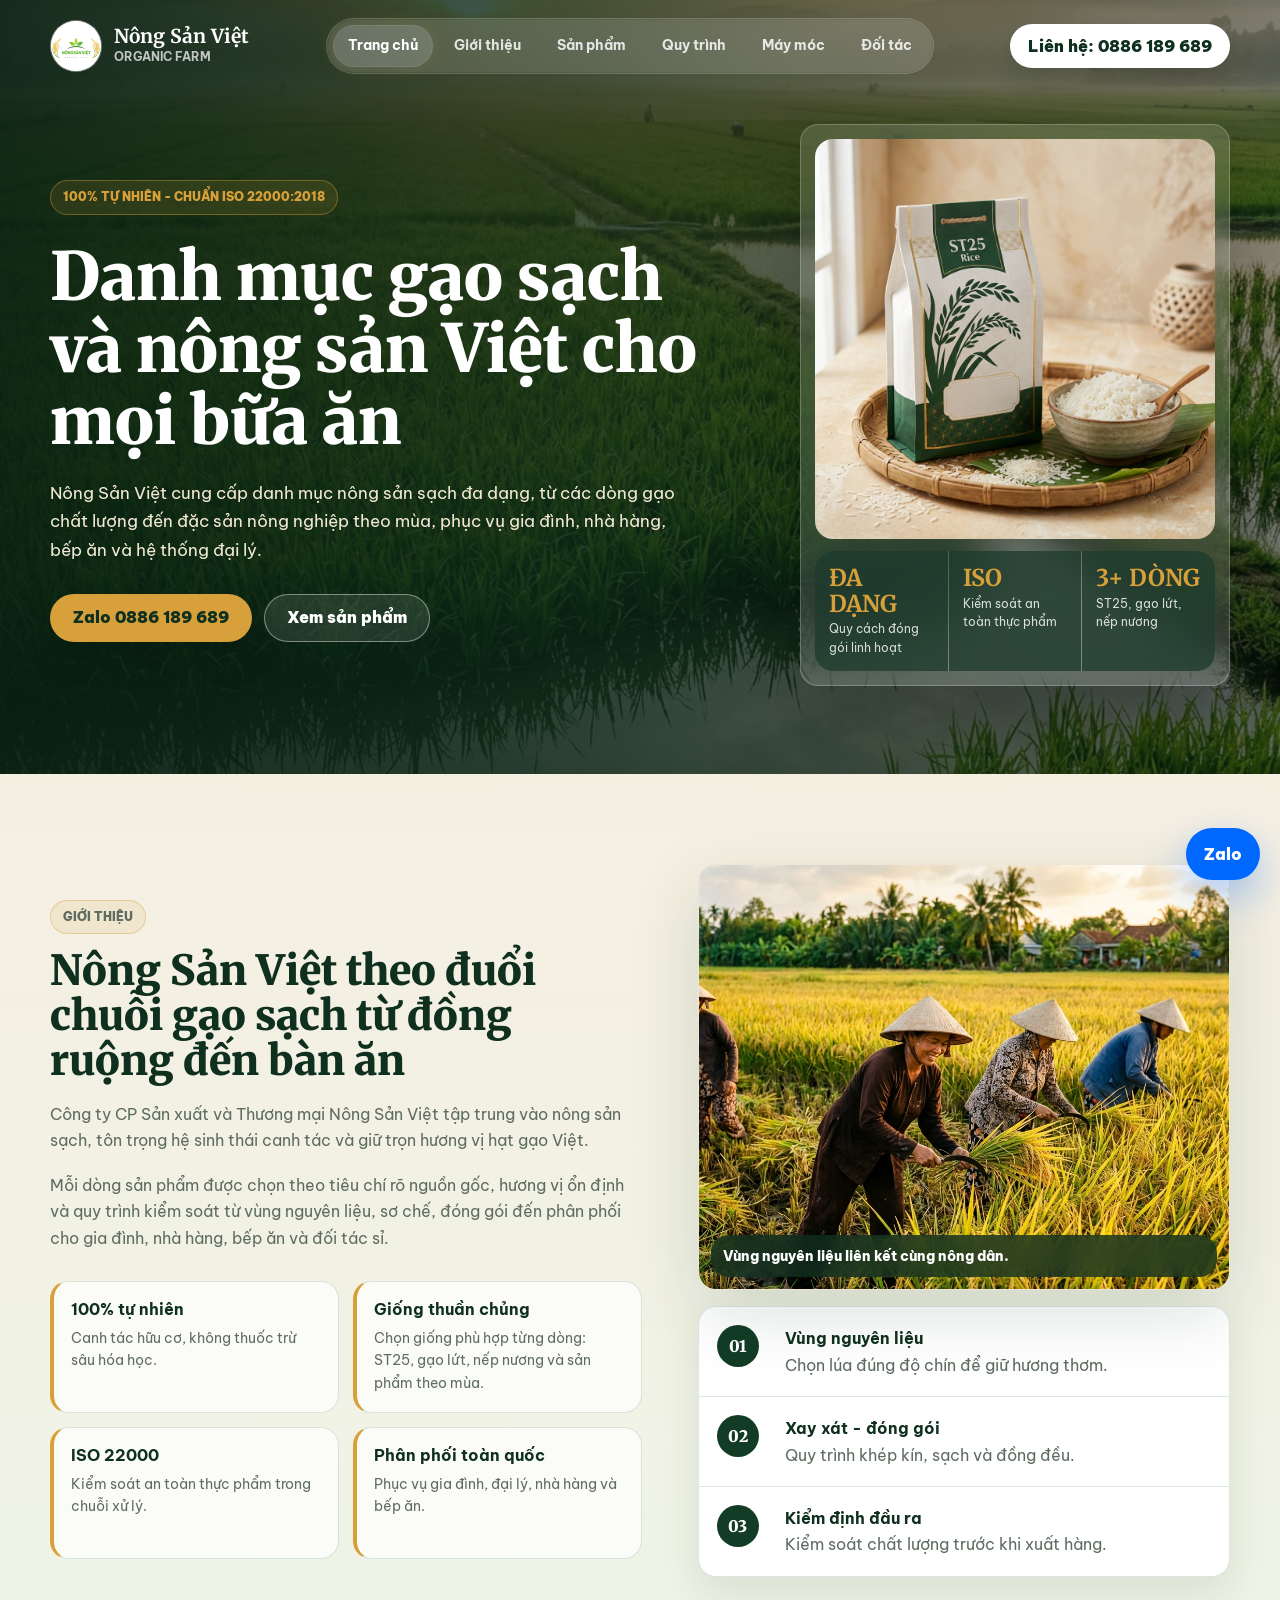
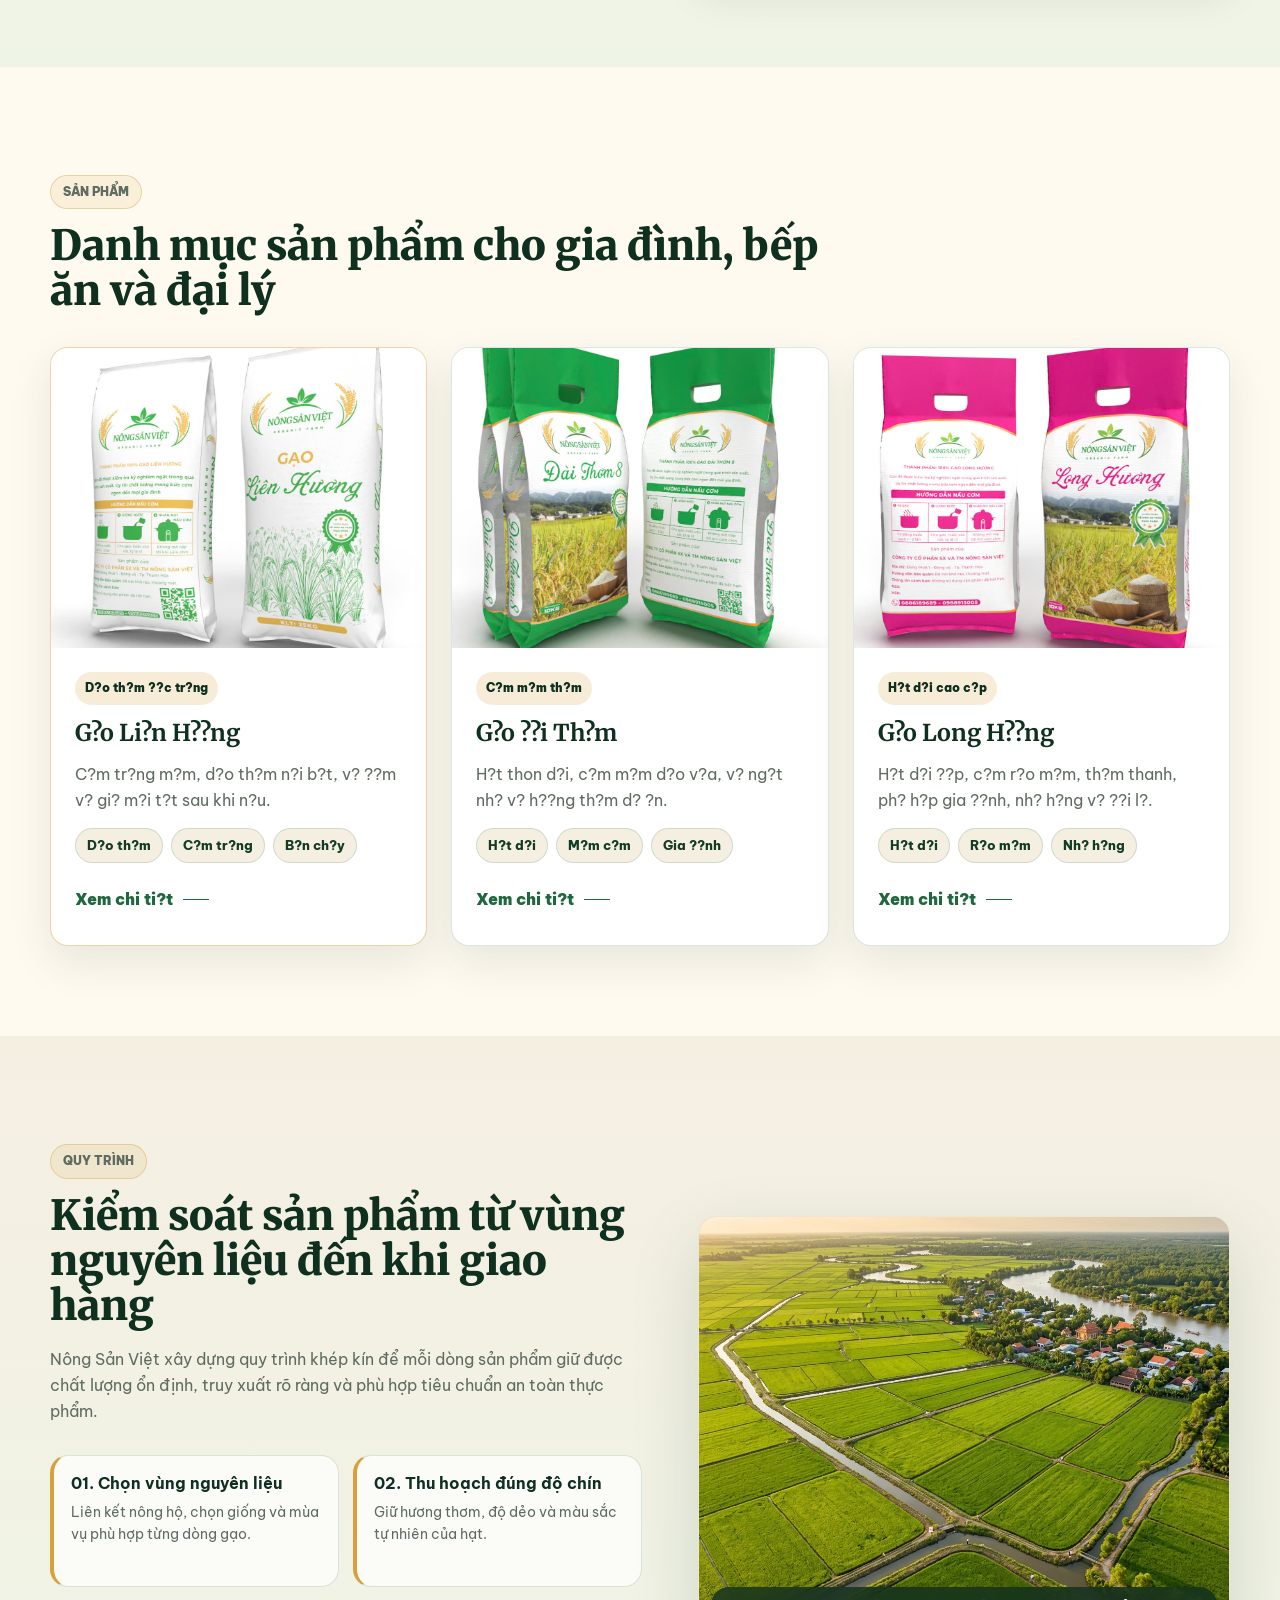
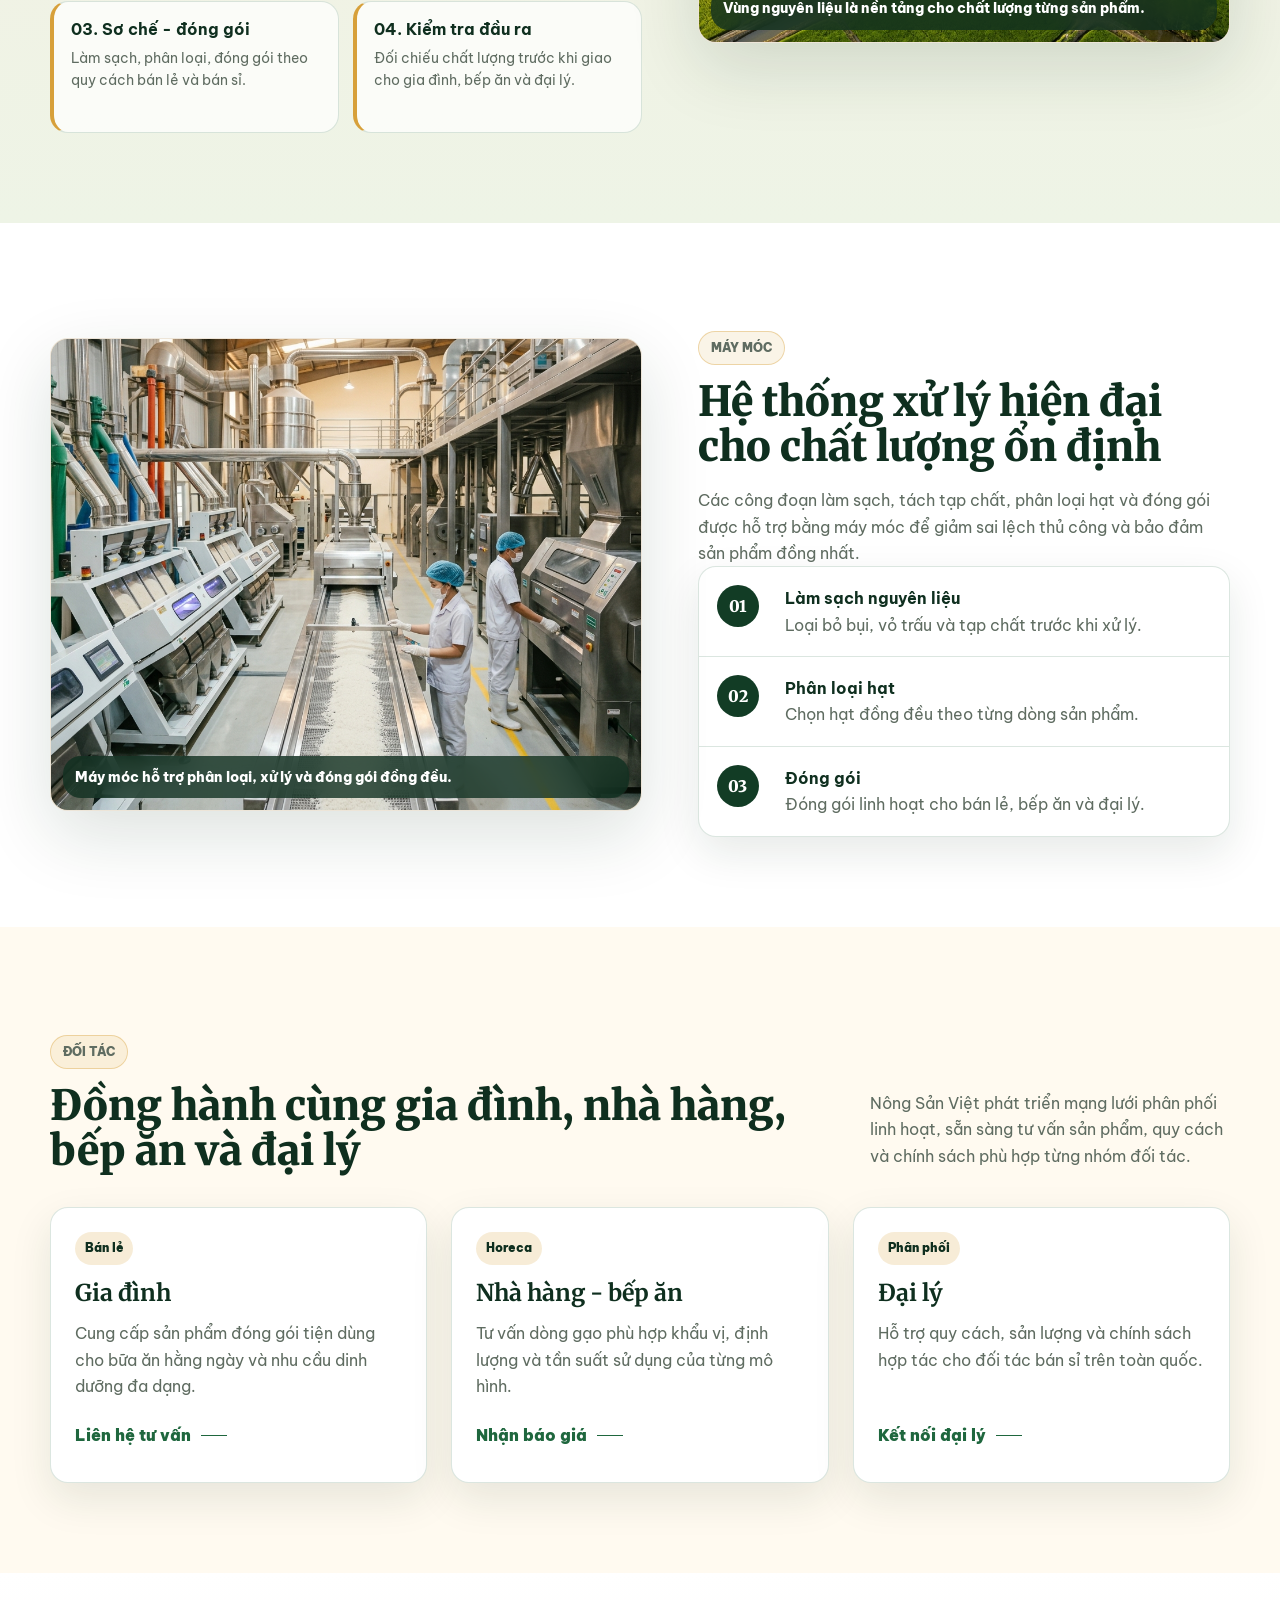
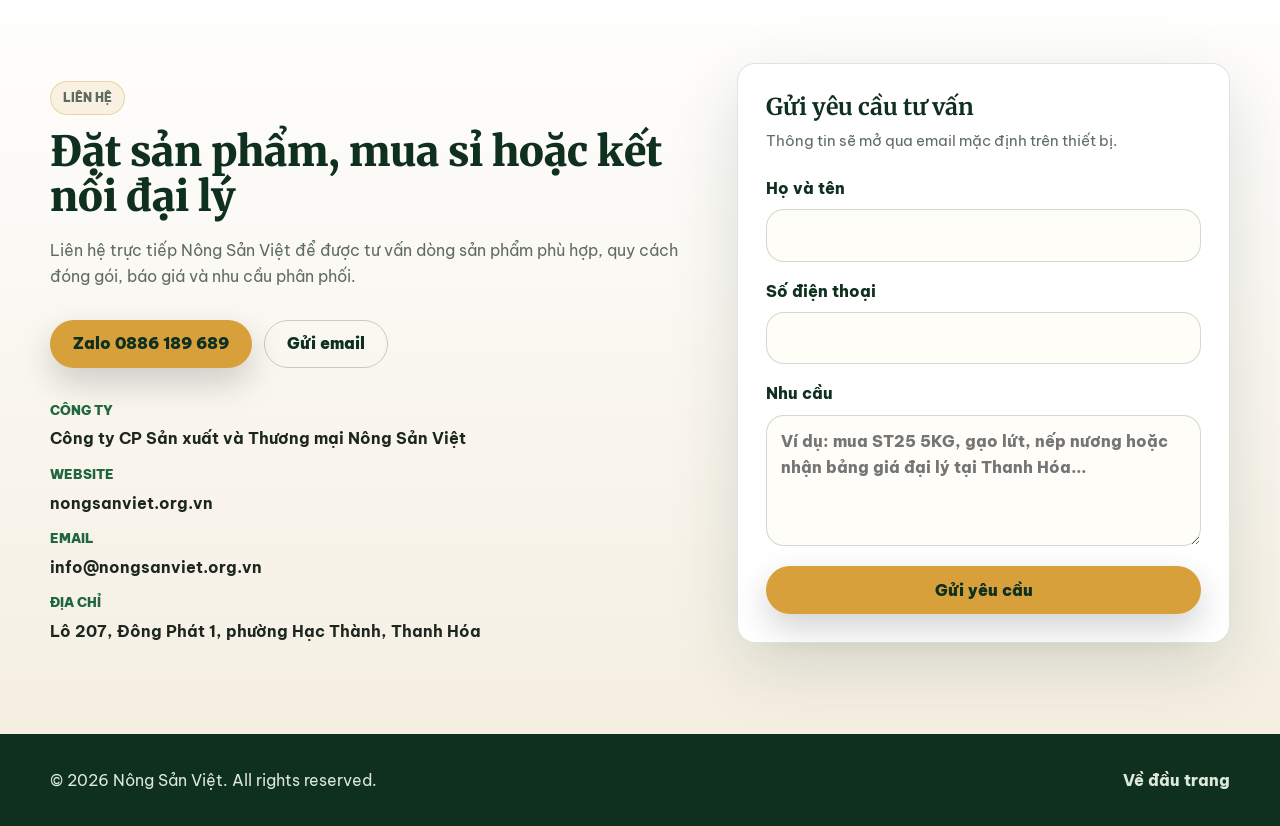
==== index.html @ 46913eea "ok" ====
﻿<!doctype html>
<html lang="vi">
<head>
  <meta charset="utf-8">
  <meta name="viewport" content="width=device-width, initial-scale=1">
  <title>Nông Sản Việt - Danh mục gạo sạch và nông sản Việt</title>
  <link rel="canonical" href="https://asonlv2002.github.io/nong-san-viet-html/index.html">
  <meta name="description" content="Landing page Nông Sản Việt giới thiệu danh mục gạo sạch và nông sản tuyển chọn, canh tác tự nhiên, chuẩn ISO 22000:2018 cho gia đình, nhà hàng và đại lý.">
  <meta property="og:type" content="website">
  <meta property="og:locale" content="vi_VN">
  <meta property="og:site_name" content="N?ng S?n Vi?t">
  <meta property="og:title" content="Nông Sản Việt - Danh mục gạo sạch và nông sản Việt">
  <meta property="og:description" content="Landing page Nông Sản Việt giới thiệu danh mục gạo sạch và nông sản tuyển chọn, canh tác tự nhiên, chuẩn ISO 22000:2018 cho gia đình, nhà hàng và đại lý.">
  <meta property="og:url" content="https://asonlv2002.github.io/nong-san-viet-html/index.html">
  <meta property="og:image" content="https://asonlv2002.github.io/nong-san-viet-html/images/nong_san_viet_hero.png">
  <meta property="og:image:secure_url" content="https://asonlv2002.github.io/nong-san-viet-html/images/nong_san_viet_hero.png">
  <meta property="og:image:type" content="image/png">
  <meta property="og:image:width" content="1200">
  <meta property="og:image:height" content="630">
  <meta property="og:image:alt" content="N?ng S?n Vi?t - g?o s?ch v? n?ng s?n Vi?t">
  <meta name="twitter:card" content="summary_large_image">
  <meta name="twitter:title" content="Nông Sản Việt - Danh mục gạo sạch và nông sản Việt">
  <meta name="twitter:description" content="Landing page Nông Sản Việt giới thiệu danh mục gạo sạch và nông sản tuyển chọn, canh tác tự nhiên, chuẩn ISO 22000:2018 cho gia đình, nhà hàng và đại lý.">
  <meta name="twitter:image" content="https://asonlv2002.github.io/nong-san-viet-html/images/nong_san_viet_hero.png">
  <meta name="theme-color" content="#123c25">
  <link rel="preconnect" href="https://fonts.googleapis.com">
  <link rel="preconnect" href="https://fonts.gstatic.com" crossorigin>
  <link href="https://fonts.googleapis.com/css2?family=Be+Vietnam+Pro:wght@400;500;600;700;800&family=Merriweather:wght@700;900&display=swap" rel="stylesheet">
  <link rel="stylesheet" href="styles.css">
  <script type="application/ld+json">{"@context":"https://schema.org","@type":"Organization","name":"Nông Sản Việt","url":"https://asonlv2002.github.io/nong-san-viet-html/index.html","logo":"https://asonlv2002.github.io/nong-san-viet-html/images/logo.svg","image":"https://asonlv2002.github.io/nong-san-viet-html/images/nong_san_viet_hero.png","email":"info@nongsanviet.org.vn","telephone":"+84886189689","address":{"@type":"PostalAddress","streetAddress":"Lô 207, Đông Phát 1, phường Hạc Thành","addressLocality":"Thanh Hóa","addressCountry":"VN"}}</script>
</head>
<body>
  <a class="skip-link" href="index.html">Bỏ qua điều hướng</a>

  <header class="site-header" id="siteHeader">
    <nav class="container nav-shell" aria-label="Điều hướng chính">
      <a class="brand" href="index.html" aria-label="Nông Sản Việt - về trang chủ">
        <img src="images/logo.svg" alt="Logo Nông Sản Việt">
        <span>
          <strong>Nông Sản Việt</strong>
          <small>Organic Farm</small>
        </span>
      </a>

      <button class="nav-toggle" id="navToggle" type="button" aria-label="Mở menu" aria-controls="navLinks" aria-expanded="false">
        <span></span>
        <span></span>
        <span></span>
      </button>

      <div class="nav-links" id="navLinks">
        <span class="nav-indicator" aria-hidden="true"></span>
        <a class="nav-link active" href="index.html">Trang chủ</a>
        <a class="nav-link" href="gioi-thieu/index.html">Giới thiệu</a>
        <a class="nav-link" href="sanpham/index.html">Sản phẩm</a>
        <a class="nav-link" href="quy-trinh/index.html">Quy trình</a>
        <a class="nav-link" href="may-moc/index.html">Máy móc</a>
        <a class="nav-link" href="doi-tac/index.html">Đối tác</a>
      </div>

      <a class="nav-phone" href="tel:0886189689">Liên hệ: 0886 189 689</a>
    </nav>
  </header>

  <main>
    <section class="hero" id="home" aria-labelledby="home-title">
      <div class="hero-shade" aria-hidden="true"></div>
      <div class="container hero-grid">
        <div class="hero-copy reveal">
          <p class="eyebrow">100% tự nhiên - chuẩn ISO 22000:2018</p>
          <h1 id="home-title">Danh mục gạo sạch và nông sản Việt cho mọi bữa ăn</h1>
          <p class="hero-lead">Nông Sản Việt cung cấp danh mục nông sản sạch đa dạng, từ các dòng gạo chất lượng đến đặc sản nông nghiệp theo mùa, phục vụ gia đình, nhà hàng, bếp ăn và hệ thống đại lý.</p>
          <div class="hero-actions" aria-label="Hành động chính">
            <a class="btn btn-primary" href="https://zalo.me/84886189689" target="_blank" rel="noopener">Zalo 0886 189 689</a>
            <a class="btn btn-secondary" href="sanpham/index.html">Xem sản phẩm</a>
          </div>
        </div>

        <aside class="hero-product reveal" aria-label="Danh mục sản phẩm Nông Sản Việt nổi bật">
          <img src="images/st25-premium-rice-packaging.png" alt="Các sản phẩm gạo sạch Nông Sản Việt trên mâm cơm" width="1024" height="1024">
          <div class="hero-facts">
            <div>
              <strong>ĐA DẠNG</strong>
              <span>Quy cách đóng gói linh hoạt</span>
            </div>
            <div>
              <strong>ISO</strong>
              <span>Kiểm soát an toàn thực phẩm</span>
            </div>
            <div>
              <strong>3+ DÒNG</strong>
              <span>ST25, gạo lứt, nếp nương</span>
            </div>
          </div>
        </aside>
      </div>
    </section>

    <section class="section about-section" id="about" aria-labelledby="about-title">
      <div class="container about-grid">
        <div class="about-copy reveal">
          <p class="eyebrow">Giới thiệu</p>
          <h2 id="about-title">Nông Sản Việt theo đuổi chuỗi gạo sạch từ đồng ruộng đến bàn ăn</h2>
          <p>Công ty CP Sản xuất và Thương mại Nông Sản Việt tập trung vào nông sản sạch, tôn trọng hệ sinh thái canh tác và giữ trọn hương vị hạt gạo Việt.</p>
          <p>Mỗi dòng sản phẩm được chọn theo tiêu chí rõ nguồn gốc, hương vị ổn định và quy trình kiểm soát từ vùng nguyên liệu, sơ chế, đóng gói đến phân phối cho gia đình, nhà hàng, bếp ăn và đối tác sỉ.</p>

          <div class="value-grid" aria-label="Điểm mạnh Nông Sản Việt">
            <div class="value-item">
              <strong>100% tự nhiên</strong>
              <span>Canh tác hữu cơ, không thuốc trừ sâu hóa học.</span>
            </div>
            <div class="value-item">
              <strong>Giống thuần chủng</strong>
              <span>Chọn giống phù hợp từng dòng: ST25, gạo lứt, nếp nương và sản phẩm theo mùa.</span>
            </div>
            <div class="value-item">
              <strong>ISO 22000</strong>
              <span>Kiểm soát an toàn thực phẩm trong chuỗi xử lý.</span>
            </div>
            <div class="value-item">
              <strong>Phân phối toàn quốc</strong>
              <span>Phục vụ gia đình, đại lý, nhà hàng và bếp ăn.</span>
            </div>
          </div>
        </div>

        <div class="about-media reveal">
          <figure class="image-frame">
            <img src="images/organic-rice-farmers-harvest.png" alt="Nông dân thu hoạch lúa trên cánh đồng" loading="lazy" width="1024" height="1024">
            <figcaption>Vùng nguyên liệu liên kết cùng nông dân.</figcaption>
          </figure>
          <div class="process-list" aria-label="Quy trình chính">
            <div>
              <span>01</span>
              <p><strong>Vùng nguyên liệu</strong> Chọn lúa đúng độ chín để giữ hương thơm.</p>
            </div>
            <div>
              <span>02</span>
              <p><strong>Xay xát - đóng gói</strong> Quy trình khép kín, sạch và đồng đều.</p>
            </div>
            <div>
              <span>03</span>
              <p><strong>Kiểm định đầu ra</strong> Kiểm soát chất lượng trước khi xuất hàng.</p>
            </div>
          </div>
        </div>
      </div>
    </section>


    <section class="section product-section" id="products" aria-labelledby="products-title">
      <div class="container">
        <div class="section-heading split-heading reveal">
          <div>
            <p class="eyebrow">Sản phẩm</p>
            <h2 id="products-title">Danh mục sản phẩm cho gia đình, bếp ăn và đại lý</h2>
          </div>
        </div>

        <div class="product-grid">
          <article class="product-card product-card-primary reveal">
            <div class="product-media">
              <img src="images/gao_lien_huong.jpg" alt="G?o Li?n H??ng N?ng S?n Vi?t" loading="lazy" width="1024" height="1024">
            </div>
            <div class="product-body">
              <span class="tag">D?o th?m ??c tr?ng</span>
              <h3>G?o Li?n H??ng</h3>
              <p>C?m tr?ng m?m, d?o th?m n?i b?t, v? ??m v? gi? m?i t?t sau khi n?u.</p>
              <div class="chip-row"><span>D?o th?m</span><span>C?m tr?ng</span><span>B?n ch?y</span></div>
              <a class="text-link" href="sanpham/gao-lien-huong/index.html">Xem chi ti?t</a>
            </div>
          </article>

          <article class="product-card reveal">
            <div class="product-media">
              <img src="images/gao_dai_thom.jpg" alt="G?o ??i Th?m N?ng S?n Vi?t" loading="lazy" width="1024" height="1024">
            </div>
            <div class="product-body">
              <span class="tag">C?m m?m th?m</span>
              <h3>G?o ??i Th?m</h3>
              <p>H?t thon d?i, c?m m?m d?o v?a, v? ng?t nh? v? h??ng th?m d? ?n.</p>
              <div class="chip-row"><span>H?t d?i</span><span>M?m c?m</span><span>Gia ??nh</span></div>
              <a class="text-link" href="sanpham/gao-dai-thom/index.html">Xem chi ti?t</a>
            </div>
          </article>

          <article class="product-card reveal">
            <div class="product-media">
              <img src="images/gao_long_huong.jpg" alt="G?o Long H??ng N?ng S?n Vi?t" loading="lazy" width="1024" height="1024">
            </div>
            <div class="product-body">
              <span class="tag">H?t d?i cao c?p</span>
              <h3>G?o Long H??ng</h3>
              <p>H?t d?i ??p, c?m r?o m?m, th?m thanh, ph? h?p gia ??nh, nh? h?ng v? ??i l?.</p>
              <div class="chip-row"><span>H?t d?i</span><span>R?o m?m</span><span>Nh? h?ng</span></div>
              <a class="text-link" href="sanpham/gao-long-huong/index.html">Xem chi ti?t</a>
            </div>
          </article>        </div>
      </div>
    </section>
    <section class="section process-section" id="process" aria-labelledby="process-title">
      <div class="container about-grid">
        <div class="about-copy reveal">
          <p class="eyebrow">Quy trình</p>
          <h2 id="process-title">Kiểm soát sản phẩm từ vùng nguyên liệu đến khi giao hàng</h2>
          <p>Nông Sản Việt xây dựng quy trình khép kín để mỗi dòng sản phẩm giữ được chất lượng ổn định, truy xuất rõ ràng và phù hợp tiêu chuẩn an toàn thực phẩm.</p>
          <div class="value-grid" aria-label="Các bước quy trình">
            <div class="value-item"><strong>01. Chọn vùng nguyên liệu</strong><span>Liên kết nông hộ, chọn giống và mùa vụ phù hợp từng dòng gạo.</span></div>
            <div class="value-item"><strong>02. Thu hoạch đúng độ chín</strong><span>Giữ hương thơm, độ dẻo và màu sắc tự nhiên của hạt.</span></div>
            <div class="value-item"><strong>03. Sơ chế - đóng gói</strong><span>Làm sạch, phân loại, đóng gói theo quy cách bán lẻ và bán sỉ.</span></div>
            <div class="value-item"><strong>04. Kiểm tra đầu ra</strong><span>Đối chiếu chất lượng trước khi giao cho gia đình, bếp ăn và đại lý.</span></div>
          </div>
        </div>
        <div class="about-media reveal">
          <figure class="image-frame">
            <img src="images/organic-rice-material-zone.png" alt="Vùng nguyên liệu lúa sạch của Nông Sản Việt" loading="lazy" width="1024" height="1024">
            <figcaption>Vùng nguyên liệu là nền tảng cho chất lượng từng sản phẩm.</figcaption>
          </figure>
        </div>
      </div>
    </section>

    <section class="section machinery-section" id="machinery" aria-labelledby="machinery-title">
      <div class="container about-grid">
        <div class="about-media reveal">
          <figure class="image-frame">
            <img src="images/modern-rice-processing-factory.png" alt="Nhà máy xử lý và đóng gói gạo hiện đại" loading="lazy" width="1024" height="1024">
            <figcaption>Máy móc hỗ trợ phân loại, xử lý và đóng gói đồng đều.</figcaption>
          </figure>
        </div>
        <div class="about-copy reveal">
          <p class="eyebrow">Máy móc</p>
          <h2 id="machinery-title">Hệ thống xử lý hiện đại cho chất lượng ổn định</h2>
          <p>Các công đoạn làm sạch, tách tạp chất, phân loại hạt và đóng gói được hỗ trợ bằng máy móc để giảm sai lệch thủ công và bảo đảm sản phẩm đồng nhất.</p>
          <div class="process-list" aria-label="Hạng mục máy móc">
            <div><span>01</span><p><strong>Làm sạch nguyên liệu</strong> Loại bỏ bụi, vỏ trấu và tạp chất trước khi xử lý.</p></div>
            <div><span>02</span><p><strong>Phân loại hạt</strong> Chọn hạt đồng đều theo từng dòng sản phẩm.</p></div>
            <div><span>03</span><p><strong>Đóng gói</strong> Đóng gói linh hoạt cho bán lẻ, bếp ăn và đại lý.</p></div>
          </div>
        </div>
      </div>
    </section>

    <section class="section partners-section" id="partners" aria-labelledby="partners-title">
      <div class="container">
        <div class="section-heading split-heading reveal">
          <div>
            <p class="eyebrow">Đối tác</p>
            <h2 id="partners-title">Đồng hành cùng gia đình, nhà hàng, bếp ăn và đại lý</h2>
          </div>
          <p>Nông Sản Việt phát triển mạng lưới phân phối linh hoạt, sẵn sàng tư vấn sản phẩm, quy cách và chính sách phù hợp từng nhóm đối tác.</p>
        </div>
        <div class="product-grid partner-grid">
          <article class="product-card reveal"><div class="product-body"><span class="tag">Bán lẻ</span><h3>Gia đình</h3><p>Cung cấp sản phẩm đóng gói tiện dùng cho bữa ăn hằng ngày và nhu cầu dinh dưỡng đa dạng.</p><a class="text-link" href="#contact">Liên hệ tư vấn</a></div></article>
          <article class="product-card reveal"><div class="product-body"><span class="tag">Horeca</span><h3>Nhà hàng - bếp ăn</h3><p>Tư vấn dòng gạo phù hợp khẩu vị, định lượng và tần suất sử dụng của từng mô hình.</p><a class="text-link" href="#contact">Nhận báo giá</a></div></article>
          <article class="product-card reveal"><div class="product-body"><span class="tag">Phân phối</span><h3>Đại lý</h3><p>Hỗ trợ quy cách, sản lượng và chính sách hợp tác cho đối tác bán sỉ trên toàn quốc.</p><a class="text-link" href="#contact">Kết nối đại lý</a></div></article>
        </div>
      </div>
    </section>

    <section class="section contact-section" id="contact" aria-labelledby="contact-title">
      <div class="container contact-grid">
        <div class="contact-copy reveal">
          <p class="eyebrow">Liên hệ</p>
          <h2 id="contact-title">Đặt sản phẩm, mua sỉ hoặc kết nối đại lý</h2>
          <p>Liên hệ trực tiếp Nông Sản Việt để được tư vấn dòng sản phẩm phù hợp, quy cách đóng gói, báo giá và nhu cầu phân phối.</p>

          <div class="contact-actions">
            <a class="btn btn-primary" href="https://zalo.me/84886189689" target="_blank" rel="noopener">Zalo 0886 189 689</a>
            <a class="btn btn-outline-dark" href="mailto:info@nongsanviet.org.vn">Gửi email</a>
          </div>

          <dl class="contact-list">
            <div>
              <dt>Công ty</dt>
              <dd>Công ty CP Sản xuất và Thương mại Nông Sản Việt</dd>
            </div>
            <div>
              <dt>Website</dt>
              <dd><a href="https://nongsanviet.org.vn" target="_blank" rel="noopener">nongsanviet.org.vn</a></dd>
            </div>
            <div>
              <dt>Email</dt>
              <dd><a href="mailto:info@nongsanviet.org.vn">info@nongsanviet.org.vn</a></dd>
            </div>
            <div>
              <dt>Địa chỉ</dt>
              <dd>Lô 207, Đông Phát 1, phường Hạc Thành, Thanh Hóa</dd>
            </div>
          </dl>
        </div>

        <form class="contact-form reveal" action="mailto:info@nongsanviet.org.vn" method="post" enctype="text/plain">
          <div class="form-heading">
            <h3>Gửi yêu cầu tư vấn</h3>
            <p>Thông tin sẽ mở qua email mặc định trên thiết bị.</p>
          </div>

          <label>
            Họ và tên
            <input type="text" name="name" autocomplete="name" required>
          </label>
          <label>
            Số điện thoại
            <input type="tel" name="phone" autocomplete="tel" required>
          </label>
          <label>
            Nhu cầu
            <textarea name="message" rows="4" placeholder="Ví dụ: mua ST25 5KG, gạo lứt, nếp nương hoặc nhận bảng giá đại lý tại Thanh Hóa..." required></textarea>
          </label>
          <button class="btn btn-primary" type="submit">Gửi yêu cầu</button>
        </form>
      </div>
    </section>
  </main>

  <footer class="site-footer">
    <div class="container footer-row">
      <p>© 2026 Nông Sản Việt. All rights reserved.</p>
      <a href="index.html">Về đầu trang</a>
    </div>
  </footer>

  <a class="floating-contact" href="https://zalo.me/84886189689" target="_blank" rel="noopener" aria-label="Mo Zalo Nong San Viet qua so 0886 189 689">Zalo</a>

  <script src="script.js"></script>
</body>
</html>
---- styles.css ----
﻿:root {
  --forest-950: #0f2f1f;
  --forest-900: #123c25;
  --forest-700: #1f673e;
  --leaf: #80cc28;
  --gold: #d7a03a;
  --rice: #f5efe2;
  --paper: #fffaf0;
  --surface: #ffffff;
  --ink: #1c261f;
  --muted: #5f6c61;
  --line: rgba(31, 103, 62, 0.16);
  --shadow: 0 24px 70px rgba(15, 47, 31, 0.14);
  --soft-shadow: 0 16px 42px rgba(15, 47, 31, 0.1);
  --radius: 18px;
  --container: 1180px;
  --heading: "Merriweather", Georgia, serif;
  --body: "Be Vietnam Pro", system-ui, sans-serif;
}

* {
  box-sizing: border-box;
}

html {
  scroll-behavior: smooth;
  scroll-padding-top: 92px;
}

body {
  margin: 0;
  color: var(--ink);
  background: var(--rice);
  font-family: var(--body);
  font-size: 16px;
  line-height: 1.65;
  letter-spacing: 0;
  overflow-x: hidden;
  text-rendering: optimizeLegibility;
  -webkit-font-smoothing: antialiased;
}

body.nav-open {
  overflow: hidden;
}

a {
  color: inherit;
  text-decoration: none;
}

img {
  display: block;
  max-width: 100%;
  height: auto;
}

button,
input,
textarea {
  font: inherit;
}

button {
  cursor: pointer;
}

::selection {
  color: #fff;
  background: var(--forest-700);
}

:focus-visible {
  outline: 3px solid rgba(215, 160, 58, 0.8);
  outline-offset: 4px;
}

.container {
  width: min(var(--container), calc(100% - 40px));
  margin: 0 auto;
}

.skip-link {
  position: fixed;
  top: 12px;
  left: 12px;
  z-index: 1000;
  transform: translateY(-160%);
  border-radius: var(--radius);
  padding: 10px 14px;
  color: #fff;
  background: var(--forest-900);
  font-weight: 800;
  transition: transform 180ms ease;
}

.skip-link:focus {
  transform: translateY(0);
}

.site-header {
  position: fixed;
  inset: 0 0 auto;
  z-index: 100;
  padding: 18px 0;
  color: #fff;
  transition: background-color 220ms ease, box-shadow 220ms ease, padding 220ms ease, backdrop-filter 220ms ease;
}

.site-header.scrolled,
.site-header.menu-open {
  padding: 12px 0;
  background: rgba(15, 47, 31, 0.96);
  box-shadow: 0 16px 44px rgba(0, 0, 0, 0.18);
  backdrop-filter: blur(18px) saturate(1.2);
}

.nav-shell {
  display: flex;
  align-items: center;
  justify-content: space-between;
  gap: 20px;
}

.brand {
  display: inline-flex;
  align-items: center;
  min-height: 52px;
  gap: 12px;
  font-weight: 800;
}

.brand img {
  width: 52px;
  height: 52px;
  border-radius: 50%;
  border: 1px solid rgba(255, 255, 255, 0.3);
  background: rgba(255, 255, 255, 0.12);
}

.brand span {
  display: grid;
  gap: 0;
}

.brand strong {
  font-family: var(--heading);
  font-size: 1.2rem;
  line-height: 1.1;
}

.brand small {
  color: rgba(255, 255, 255, 0.72);
  font-size: 0.73rem;
  font-weight: 700;
  text-transform: uppercase;
}

.nav-links {
  position: relative;
  display: flex;
  align-items: center;
  justify-content: center;
  gap: 6px;
  border: 1px solid rgba(255, 255, 255, 0.14);
  border-radius: 999px;
  padding: 6px;
  background: rgba(255, 255, 255, 0.1);
  backdrop-filter: blur(16px);
}

.nav-links::before {
  content: "";
  position: absolute;
  inset: 1px;
  border-radius: inherit;
  background: rgba(255, 255, 255, 0.08);
  opacity: 0.7;
  pointer-events: none;
}

.nav-indicator {
  position: absolute;
  top: 0;
  left: 0;
  z-index: 0;
  border-radius: 999px;
  background: rgba(255, 255, 255, 0.16);
  box-shadow: inset 0 0 0 1px rgba(255, 255, 255, 0.08), 0 0 18px rgba(215, 160, 58, 0.18);
  opacity: 0;
  pointer-events: none;
  transition: transform 260ms cubic-bezier(0.2, 0.8, 0.2, 1), width 260ms cubic-bezier(0.2, 0.8, 0.2, 1), opacity 160ms ease;
}

.nav-links.has-indicator .nav-indicator {
  opacity: 1;
}

.nav-indicator.no-transition {
  transition: none;
}

.nav-link {
  position: relative;
  z-index: 1;
  display: inline-flex;
  align-items: center;
  min-height: 42px;
  border-radius: 999px;
  padding: 0 15px;
  color: rgba(255, 255, 255, 0.84);
  font-size: 0.9rem;
  font-weight: 700;
}

.nav-link:hover,
.nav-link.active {
  color: #fff;
}

.nav-phone {
  display: inline-flex;
  align-items: center;
  justify-content: center;
  min-height: 44px;
  border-radius: 999px;
  padding: 0 18px;
  color: var(--forest-950);
  background: #fff;
  font-weight: 900;
  box-shadow: 0 10px 26px rgba(0, 0, 0, 0.16);
}

.nav-toggle {
  display: none;
  width: 48px;
  height: 48px;
  border: 1px solid rgba(255, 255, 255, 0.18);
  border-radius: var(--radius);
  color: #fff;
  background: rgba(255, 255, 255, 0.12);
}

.nav-toggle span {
  display: block;
  width: 22px;
  height: 2px;
  margin: 5px auto;
  border-radius: 999px;
  background: currentColor;
  transition: transform 180ms ease, opacity 180ms ease;
}

.nav-toggle[aria-expanded="true"] span:nth-child(1) {
  transform: translateY(7px) rotate(45deg);
}

.nav-toggle[aria-expanded="true"] span:nth-child(2) {
  opacity: 0;
}

.nav-toggle[aria-expanded="true"] span:nth-child(3) {
  transform: translateY(-7px) rotate(-45deg);
}

.hero {
  position: relative;
  min-height: 86dvh;
  display: flex;
  align-items: center;
  padding: 116px 0 80px;
  color: #fff;
  background: url("images/hero-st25-organic-field.png") center / cover no-repeat;
  isolation: isolate;
  overflow: hidden;
}

.hero-shade {
  position: absolute;
  inset: 0;
  z-index: -1;
  background:
    linear-gradient(90deg, rgba(9, 34, 19, 0.9) 0%, rgba(12, 44, 25, 0.72) 44%, rgba(12, 44, 25, 0.25) 100%),
    linear-gradient(180deg, rgba(0, 0, 0, 0.18), rgba(0, 0, 0, 0.38));
}

.hero-grid {
  display: grid;
  grid-template-columns: minmax(0, 1fr) minmax(330px, 430px);
  align-items: center;
  gap: 56px;
}

.hero-copy {
  max-width: 760px;
}

.eyebrow {
  display: inline-flex;
  align-items: center;
  min-height: 34px;
  border: 1px solid rgba(215, 160, 58, 0.38);
  border-radius: 999px;
  padding: 6px 12px;
  color: var(--gold);
  background: rgba(215, 160, 58, 0.12);
  font-size: 0.78rem;
  font-weight: 900;
  text-transform: uppercase;
  letter-spacing: 0;
}

.hero h1,
.section-heading h2,
.about-copy h2,
.contact-copy h2 {
  margin: 14px 0 0;
  font-family: var(--heading);
  font-weight: 900;
  letter-spacing: 0;
  line-height: 1.08;
}

.hero h1 {
  max-width: 730px;
  font-size: 4.15rem;
}

.hero-lead {
  max-width: 650px;
  margin: 22px 0 0;
  color: #f3ead5;
  font-size: 1.08rem;
}

.hero-actions,
.contact-actions {
  display: flex;
  flex-wrap: wrap;
  gap: 12px;
  margin-top: 30px;
}

.btn {
  display: inline-flex;
  align-items: center;
  justify-content: center;
  min-height: 48px;
  border: 1px solid transparent;
  border-radius: 999px;
  padding: 12px 22px;
  font-weight: 900;
  line-height: 1.1;
  transition: transform 180ms ease, box-shadow 180ms ease, background-color 180ms ease, color 180ms ease;
}

.btn:hover {
  transform: translateY(-2px);
}

.btn-primary {
  color: var(--forest-950);
  background: var(--gold);
  box-shadow: 0 14px 34px rgba(0, 0, 0, 0.18);
}

.btn-primary:hover {
  box-shadow: 0 18px 42px rgba(0, 0, 0, 0.22);
}

.btn-secondary {
  color: #fff;
  border-color: rgba(255, 255, 255, 0.42);
  background: rgba(255, 255, 255, 0.1);
}

.btn-secondary:hover {
  background: rgba(255, 255, 255, 0.18);
}

.btn-outline-dark {
  color: var(--forest-950);
  border-color: rgba(15, 47, 31, 0.22);
  background: transparent;
}

.btn-outline-dark:hover {
  background: rgba(15, 47, 31, 0.06);
}

.hero-product {
  border: 1px solid rgba(255, 255, 255, 0.22);
  border-radius: var(--radius);
  padding: 14px;
  background: rgba(255, 255, 255, 0.13);
  box-shadow: 0 28px 80px rgba(0, 0, 0, 0.28);
  backdrop-filter: blur(16px);
}

.hero-product img {
  width: 100%;
  aspect-ratio: 1 / 1;
  border-radius: var(--radius);
  object-fit: cover;
}

.hero-facts {
  display: grid;
  grid-template-columns: repeat(3, minmax(0, 1fr));
  gap: 1px;
  margin-top: 12px;
  overflow: hidden;
  border-radius: var(--radius);
  background: rgba(255, 255, 255, 0.18);
}

.hero-facts div {
  min-height: 96px;
  padding: 14px;
  background: rgba(15, 47, 31, 0.72);
}

.hero-facts strong {
  display: block;
  color: var(--gold);
  font-family: var(--heading);
  font-size: 1.45rem;
  line-height: 1.1;
}

.hero-facts span {
  display: block;
  margin-top: 4px;
  color: rgba(255, 255, 255, 0.82);
  font-size: 0.78rem;
  line-height: 1.45;
}

.section {
  padding: clamp(74px, 10vh, 116px) 0;
}

.section-heading {
  max-width: 840px;
  margin-bottom: 34px;
}

.split-heading {
  display: grid;
  grid-template-columns: minmax(0, 1fr) 360px;
  gap: 36px;
  align-items: end;
  max-width: none;
}

.section-heading h2,
.about-copy h2,
.contact-copy h2 {
  color: var(--forest-950);
  font-size: 2.6rem;
}

.section-heading p,
.about-copy p,
.contact-copy p {
  margin: 18px 0 0;
  color: var(--muted);
}

.split-heading > p {
  margin: 0 0 4px;
}

.product-section,
.partners-section {
  background: var(--paper);
}

.product-grid {
  display: grid;
  grid-template-columns: repeat(3, minmax(0, 1fr));
  gap: 24px;
}

.product-card {
  display: flex;
  min-height: 100%;
  flex-direction: column;
  overflow: hidden;
  border: 1px solid var(--line);
  border-radius: var(--radius);
  background: var(--surface);
  box-shadow: var(--soft-shadow);
  transition: transform 180ms ease, box-shadow 180ms ease, border-color 180ms ease;
}

.product-card:hover {
  transform: translateY(-4px);
  border-color: rgba(215, 160, 58, 0.55);
  box-shadow: var(--shadow);
}

.product-card-primary {
  border-color: rgba(215, 160, 58, 0.44);
}

.product-media {
  overflow: hidden;
  background: #ede1cd;
}

.product-media img {
  width: 100%;
  aspect-ratio: 1 / 0.8;
  object-fit: cover;
  transition: transform 240ms ease;
}

.product-card:hover .product-media img {
  transform: scale(1.04);
}

.product-body {
  display: flex;
  flex: 1;
  flex-direction: column;
  gap: 14px;
  padding: 24px;
}

.tag {
  align-self: flex-start;
  border-radius: 999px;
  padding: 6px 10px;
  color: var(--forest-950);
  background: rgba(215, 160, 58, 0.2);
  font-size: 0.78rem;
  font-weight: 900;
}

.product-body h3 {
  margin: 0;
  color: var(--forest-950);
  font-family: var(--heading);
  font-size: 1.45rem;
  line-height: 1.2;
}

.product-body p {
  flex: 1;
  margin: 0;
  color: var(--muted);
}

.chip-row {
  display: flex;
  flex-wrap: wrap;
  gap: 8px;
}

.chip-row span,
.standard-row span {
  display: inline-flex;
  align-items: center;
  min-height: 34px;
  border: 1px solid var(--line);
  border-radius: 999px;
  padding: 6px 11px;
  color: var(--forest-900);
  background: var(--rice);
  font-size: 0.82rem;
  font-weight: 800;
}

.text-link {
  display: inline-flex;
  align-items: center;
  width: fit-content;
  min-height: 44px;
  color: var(--forest-700);
  font-weight: 900;
}

.text-link::after {
  content: "";
  width: 26px;
  height: 1px;
  margin-left: 10px;
  background: currentColor;
  transition: width 180ms ease;
}

.text-link:hover::after {
  width: 38px;
}

.about-section,
.process-section {
  background: linear-gradient(180deg, var(--rice), #eef4e6);
}

.machinery-section {
  background: var(--surface);
}

.about-grid,
.contact-grid {
  display: grid;
  align-items: center;
  gap: 56px;
}

.about-grid {
  grid-template-columns: minmax(0, 1fr) minmax(360px, 0.9fr);
}

.value-grid {
  display: grid;
  grid-template-columns: repeat(2, minmax(0, 1fr));
  gap: 14px;
  margin-top: 30px;
}

.value-item {
  min-height: 132px;
  border: 1px solid var(--line);
  border-left: 4px solid var(--gold);
  border-radius: var(--radius);
  padding: 17px;
  background: rgba(255, 255, 255, 0.72);
}

.value-item strong {
  display: block;
  color: var(--forest-950);
  font-size: 0.98rem;
  line-height: 1.35;
}

.value-item span {
  display: block;
  margin-top: 7px;
  color: var(--muted);
  font-size: 0.9rem;
  line-height: 1.55;
}

.about-media {
  display: grid;
  gap: 16px;
}

.image-frame {
  position: relative;
  margin: 0;
  overflow: hidden;
  border: 1px solid rgba(255, 255, 255, 0.55);
  border-radius: var(--radius);
  background: #d9c7a9;
  box-shadow: var(--shadow);
}

.image-frame img {
  width: 100%;
  aspect-ratio: 4 / 3;
  object-fit: cover;
}

.about-media .image-frame img {
  aspect-ratio: 5 / 4;
}

.image-frame figcaption {
  position: absolute;
  right: 12px;
  bottom: 12px;
  left: 12px;
  border-radius: var(--radius);
  padding: 10px 12px;
  color: #fff;
  background: rgba(15, 47, 31, 0.78);
  font-size: 0.86rem;
  font-weight: 800;
  backdrop-filter: blur(12px);
}

.process-list {
  display: grid;
  overflow: hidden;
  border: 1px solid var(--line);
  border-radius: var(--radius);
  background: var(--surface);
  box-shadow: var(--soft-shadow);
}

.process-list div {
  display: grid;
  grid-template-columns: 52px 1fr;
  gap: 16px;
  padding: 18px;
  border-bottom: 1px solid var(--line);
}

.process-list div:last-child {
  border-bottom: 0;
}

.process-list span {
  display: grid;
  place-items: center;
  width: 42px;
  height: 42px;
  border-radius: 50%;
  color: #fff;
  background: var(--forest-900);
  font-family: var(--heading);
  font-weight: 900;
}

.process-list p {
  margin: 0;
  color: var(--muted);
}

.process-list strong {
  display: block;
  color: var(--forest-950);
}

.cook-card {
  border: 1px solid var(--line);
  border-radius: var(--radius);
  padding: 26px;
  background: var(--paper);
  box-shadow: var(--soft-shadow);
}

.cook-card h3,
.contact-form h3 {
  margin: 0;
  color: var(--forest-950);
  font-family: var(--heading);
  font-size: 1.45rem;
  line-height: 1.25;
}

.cook-card ol {
  display: grid;
  gap: 10px;
  margin: 18px 0 0;
  padding-left: 22px;
  color: var(--muted);
}

.cook-card li::marker {
  color: var(--forest-700);
  font-weight: 900;
}

.standard-row {
  display: flex;
  flex-wrap: wrap;
  gap: 8px;
  margin-top: 22px;
}

.contact-section {
  background:
    linear-gradient(180deg, var(--surface), var(--rice)),
    url("images/rice-pattern-warm-background.png") center / cover no-repeat;
  background-blend-mode: normal, multiply;
}

.contact-grid {
  grid-template-columns: minmax(0, 1fr) minmax(340px, 0.78fr);
  align-items: start;
}

.contact-list {
  display: grid;
  gap: 12px;
  margin: 32px 0 0;
}

.contact-list dt {
  color: var(--forest-700);
  font-size: 0.82rem;
  font-weight: 900;
  text-transform: uppercase;
}

.contact-list dd {
  margin: 4px 0 0;
  color: var(--ink);
  font-weight: 700;
}

.contact-list a:hover,
.footer-row a:hover {
  color: var(--forest-700);
}
.contact-form {
  border: 1px solid var(--line);
  border-radius: var(--radius);
  padding: 28px;
  background: var(--surface);
  box-shadow: var(--shadow);
}

.form-heading {
  margin-bottom: 22px;
}

.form-heading p {
  margin: 8px 0 0;
  color: var(--muted);
  font-size: 0.92rem;
}

.contact-form label {
  display: grid;
  gap: 8px;
  margin-top: 16px;
  color: var(--forest-950);
  font-weight: 800;
}

.contact-form input,
.contact-form textarea {
  width: 100%;
  min-height: 48px;
  border: 1px solid rgba(31, 103, 62, 0.22);
  border-radius: var(--radius);
  padding: 12px 14px;
  color: var(--ink);
  background: #fffdf7;
  resize: vertical;
}

.contact-form input:focus,
.contact-form textarea:focus {
  border-color: var(--forest-700);
  outline: 3px solid rgba(128, 204, 40, 0.2);
  outline-offset: 0;
}

.contact-form .btn {
  width: 100%;
  margin-top: 20px;
}
.site-footer {
  padding: 24px 0;
  color: #dce8d8;
  background: var(--forest-950);
}

.footer-row {
  display: flex;
  align-items: center;
  justify-content: space-between;
  gap: 16px;
}

.footer-row p {
  margin: 0;
}

.footer-row a {
  min-height: 44px;
  display: inline-flex;
  align-items: center;
  font-weight: 800;
}

.floating-contact {
  position: fixed;
  right: 20px;
  bottom: 20px;
  z-index: 90;
  display: inline-flex;
  align-items: center;
  justify-content: center;
  min-width: 74px;
  min-height: 52px;
  border-radius: 999px;
  padding: 0 18px;
  color: #fff;
  background: #0068ff;
  font-weight: 900;
  box-shadow: 0 16px 40px rgba(0, 104, 255, 0.34);
}

.reveal {
  opacity: 0;
  transform: translateY(22px);
  transition: opacity 520ms ease, transform 520ms cubic-bezier(0.2, 0.8, 0.2, 1);
}

.reveal.visible {
  opacity: 1;
  transform: none;
}

.product-card:nth-child(2),
.value-item:nth-child(2) {
  transition-delay: 70ms;
}

.product-card:nth-child(3),
.value-item:nth-child(3) {
  transition-delay: 120ms;
}

.value-item:nth-child(4) {
  transition-delay: 170ms;
}

@media (max-width: 1080px) {
  .hero h1 {
    font-size: 3.25rem;
  }

  .section-heading h2,
  .about-copy h2,
  .contact-copy h2 {
    font-size: 2.2rem;
  }

  .nav-phone {
    display: none;
  }
}

@media (max-width: 920px) {
  .site-header {
    padding: 12px 0;
    background: rgba(15, 47, 31, 0.88);
    backdrop-filter: blur(14px);
  }

  .nav-toggle {
    display: block;
  }

  .nav-links {
    position: absolute;
    top: calc(100% + 12px);
    left: 20px;
    right: 20px;
    display: flex;
    flex-direction: column;
    align-items: stretch;
    overflow: hidden;
    max-height: 0;
    opacity: 0;
    transform: translateY(-10px);
    pointer-events: none;
    visibility: hidden;
    border-radius: var(--radius);
    padding: 0 10px;
    background: rgba(15, 47, 31, 0.98);
    box-shadow: var(--shadow);
    transition: max-height 260ms ease, opacity 220ms ease, transform 260ms ease, padding 260ms ease, visibility 0s linear 260ms;
  }

  .nav-links::before,
  .nav-indicator {
    display: none;
  }

  .nav-links.open {
    max-height: 420px;
    opacity: 1;
    transform: translateY(0);
    pointer-events: auto;
    visibility: visible;
    padding: 10px;
    transition: max-height 260ms ease, opacity 220ms ease, transform 260ms ease, padding 260ms ease, visibility 0s;
  }

  .nav-link {
    justify-content: center;
    min-height: 48px;
    border-radius: var(--radius);
  }

  .hero {
    min-height: auto;
    padding: 104px 0 54px;
  }

  .hero-grid,
  .about-grid,
  .contact-grid,
  .split-heading {
    grid-template-columns: 1fr;
    gap: 34px;
  }

  .hero-product {
    max-width: 520px;
  }

  .product-grid {
    grid-template-columns: repeat(2, minmax(0, 1fr));
  }

  .split-heading > p {
    max-width: 680px;
  }
}

@media (max-width: 680px) {
  .container {
    width: min(100% - 28px, var(--container));
  }

  :root {
    --radius: 16px;
  }

  .brand img {
    width: 46px;
    height: 46px;
  }

  .brand strong {
    font-size: 1.02rem;
  }

  .brand small {
    font-size: 0.68rem;
  }

  .hero {
    min-height: 84dvh;
    padding: 96px 0 42px;
  }

  .hero h1 {
    font-size: 2.35rem;
  }

  .hero-lead {
    font-size: 1rem;
  }

  .hero-actions,
  .contact-actions {
    display: grid;
    grid-template-columns: 1fr;
  }

  .btn {
    width: 100%;
  }

  .hero-product {
    display: none;
  }

  .section {
    padding: 64px 0;
  }

  .section-heading h2,
  .about-copy h2,
  .contact-copy h2 {
    font-size: 1.9rem;
  }

  .product-grid,
  .value-grid {
    grid-template-columns: 1fr;
  }

  .product-media img,
  .image-frame img,
  .about-media .image-frame img {
    aspect-ratio: 4 / 3;
  }  .cook-card {
    padding: 22px;
  }

  .process-list div {
    grid-template-columns: 44px 1fr;
    gap: 12px;
    padding: 16px;
  }

  .process-list span {
    width: 38px;
    height: 38px;
  }.footer-row {
    align-items: flex-start;
    flex-direction: column;
  }

  .floating-contact {
    right: 14px;
    bottom: 14px;
    min-height: 48px;
  }
}

@media (max-width: 380px) {
  .container {
    width: min(100% - 22px, var(--container));
  }

  .hero h1 {
    font-size: 2.08rem;
  }

  .section-heading h2,
  .about-copy h2,
  .contact-copy h2 {
    font-size: 1.72rem;
  }

  .brand small {
    display: none;
  }
}

@media (prefers-reduced-motion: reduce) {
  html {
    scroll-behavior: auto;
  }

  *,
  *::before,
  *::after {
    animation-duration: 0.01ms !important;
    animation-iteration-count: 1 !important;
    scroll-behavior: auto !important;
    transition-duration: 0.01ms !important;
  }

  .nav-links::before {
    animation: none !important;
  }

  .reveal {
    opacity: 1 !important;
    transform: none !important;
  }
}

.route-main {
  padding-top: 76px;
}

.route-hero {
  color: #fff;
  background:
    linear-gradient(120deg, rgba(15, 47, 31, 0.94), rgba(31, 103, 62, 0.78)),
    url("images/rice-pattern-warm-background.png") center / cover no-repeat;
}

.route-hero .section-heading {
  margin-bottom: 0;
}

.route-hero h1,
.product-detail-copy h1 {
  margin: 14px 0 0;
  font-family: var(--heading);
  font-size: clamp(2.4rem, 6vw, 4.2rem);
  line-height: 1.08;
}

.route-hero p,
.product-detail-copy .hero-lead {
  max-width: 760px;
}

.route-hero p {
  color: #f3ead5;
}

.product-detail-copy .hero-lead {
  color: var(--muted);
}

.product-detail {
  background: linear-gradient(180deg, var(--rice), var(--paper));
}

.product-detail-grid {
  display: grid;
  grid-template-columns: minmax(320px, 0.9fr) minmax(0, 1fr);
  gap: 56px;
  align-items: center;
}

.product-detail-media {
  overflow: hidden;
  border: 1px solid var(--line);
  border-radius: var(--radius);
  padding: 14px;
  background: var(--surface);
  box-shadow: var(--shadow);
}

.product-detail-media img {
  width: 100%;
  aspect-ratio: 1 / 1;
  border-radius: calc(var(--radius) - 6px);
  object-fit: cover;
}

.product-detail-media .chip-row {
  margin-top: 14px;
}

.product-detail-copy p:not(.eyebrow):not(.hero-lead) {
  color: var(--muted);
}

.feature-list {
  display: grid;
  gap: 12px;
  margin: 26px 0 0;
  padding: 0;
  list-style: none;
}

.feature-list li {
  border: 1px solid var(--line);
  border-left: 4px solid var(--gold);
  border-radius: var(--radius);
  padding: 14px 16px;
  color: var(--forest-950);
  background: rgba(255, 255, 255, 0.72);
  font-weight: 700;
}

.related-section {
  background: var(--surface);
}

.related-grid {
  display: grid;
  grid-template-columns: repeat(2, minmax(0, 1fr));
  gap: 18px;
}

.related-card {
  display: grid;
  grid-template-columns: 116px 1fr;
  align-items: center;
  gap: 16px;
  border: 1px solid var(--line);
  border-radius: var(--radius);
  padding: 12px;
  background: var(--paper);
  box-shadow: var(--soft-shadow);
  font-family: var(--heading);
  font-weight: 900;
}

.related-card img {
  width: 116px;
  height: 92px;
  border-radius: calc(var(--radius) - 6px);
  object-fit: cover;
}

@media (max-width: 920px) {
  .product-detail-grid,
  .related-grid {
    grid-template-columns: 1fr;
  }
}
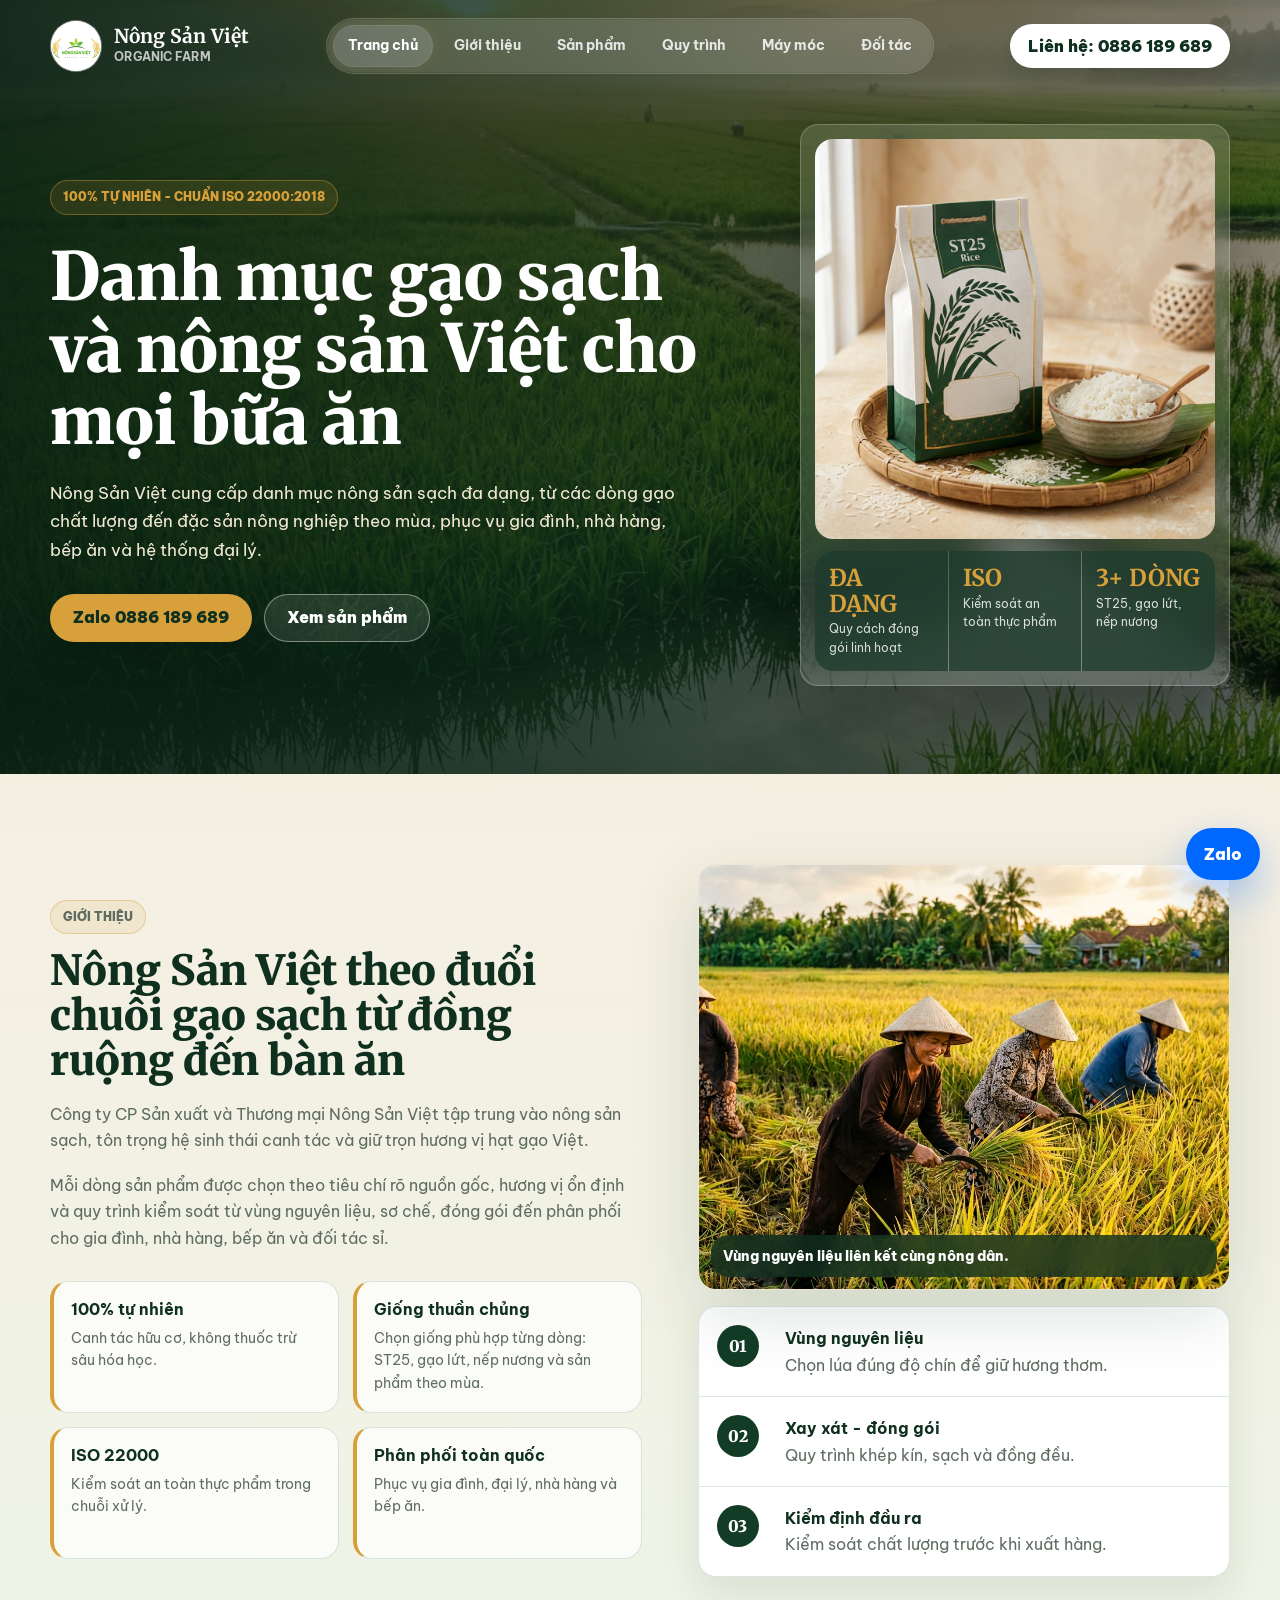
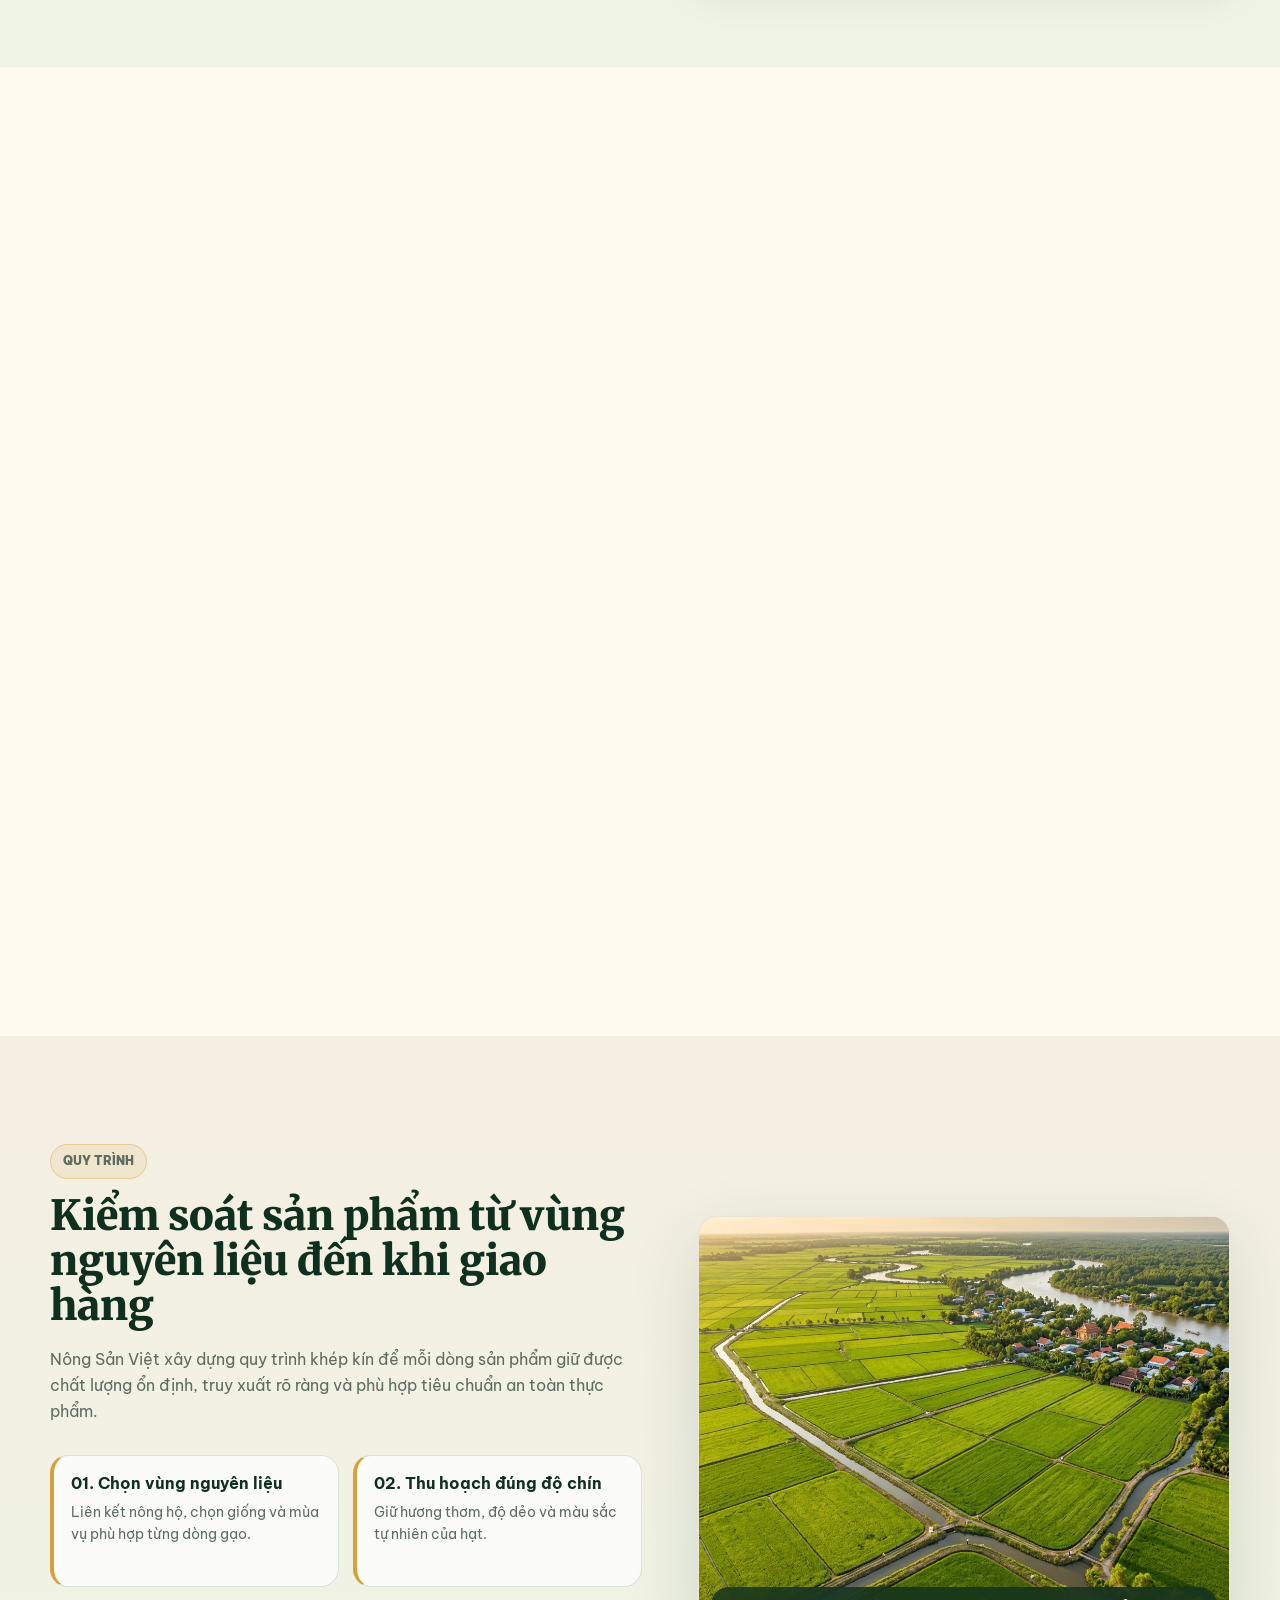
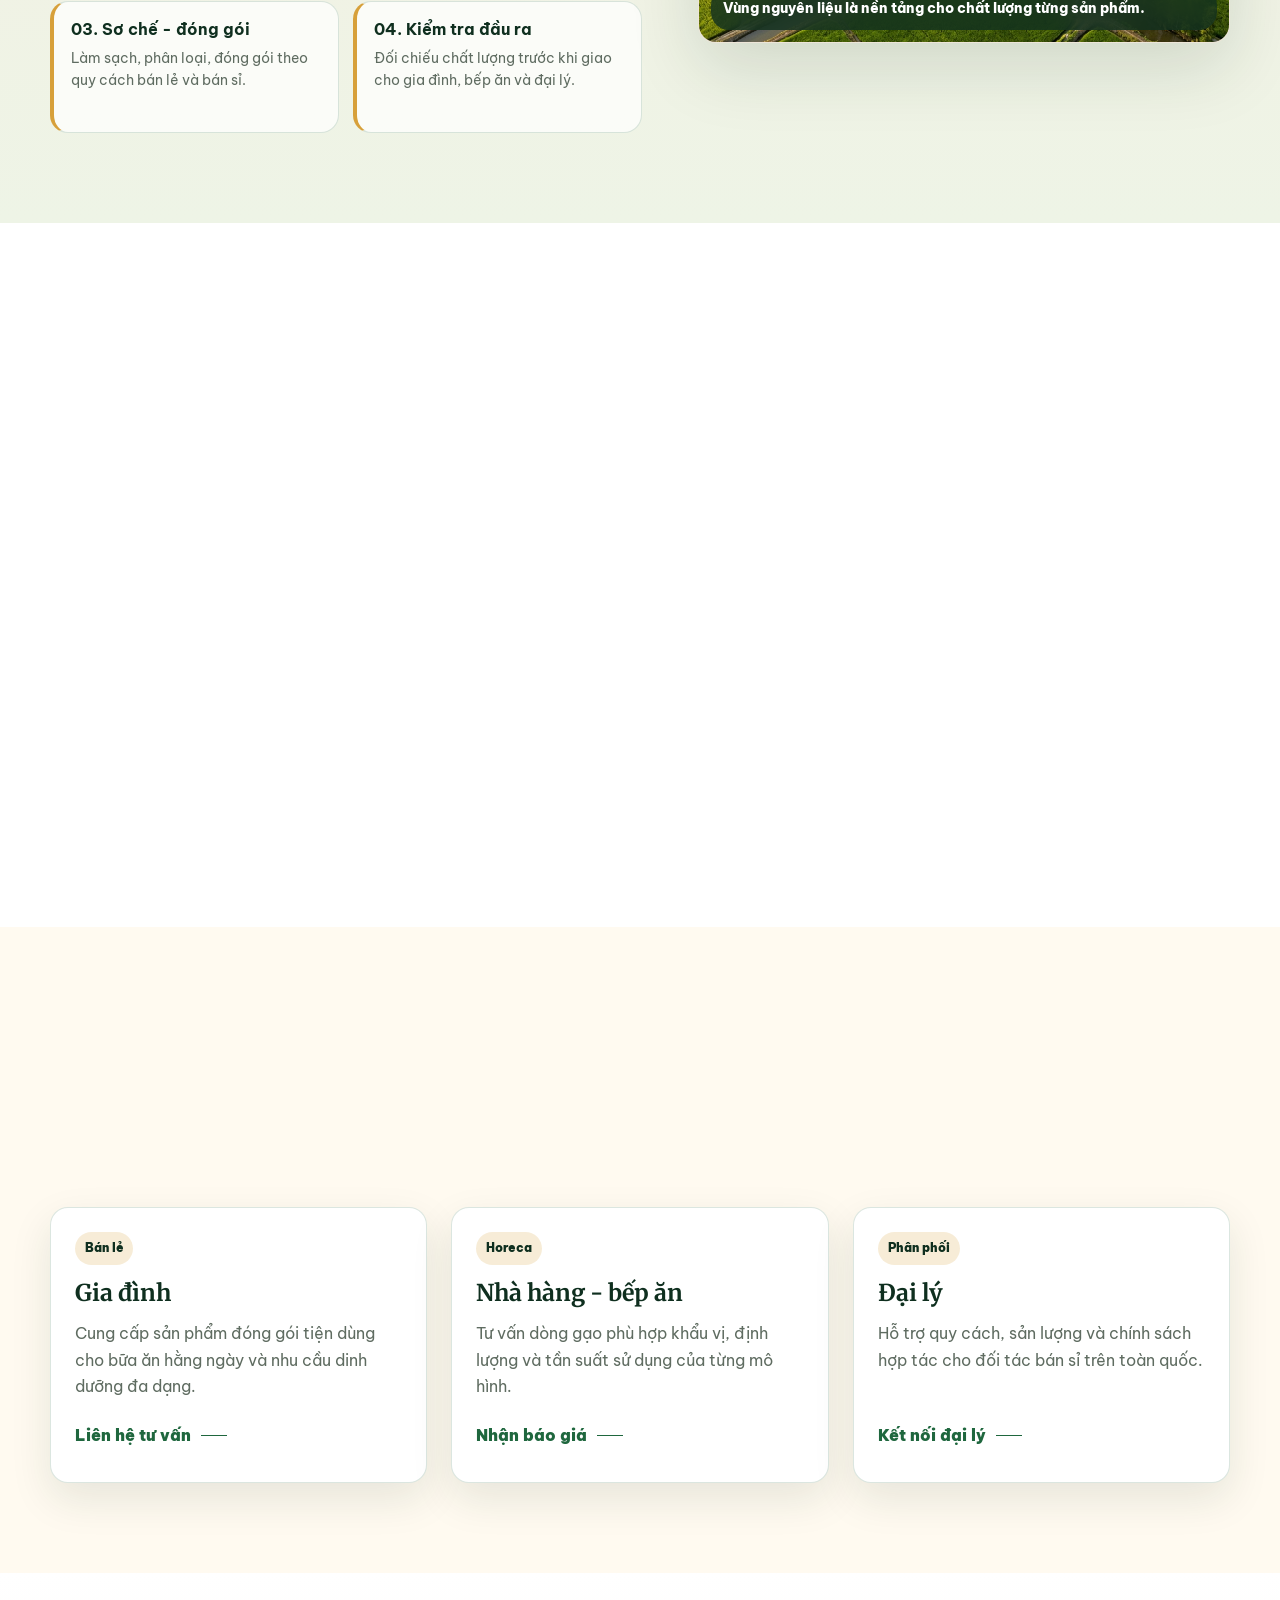
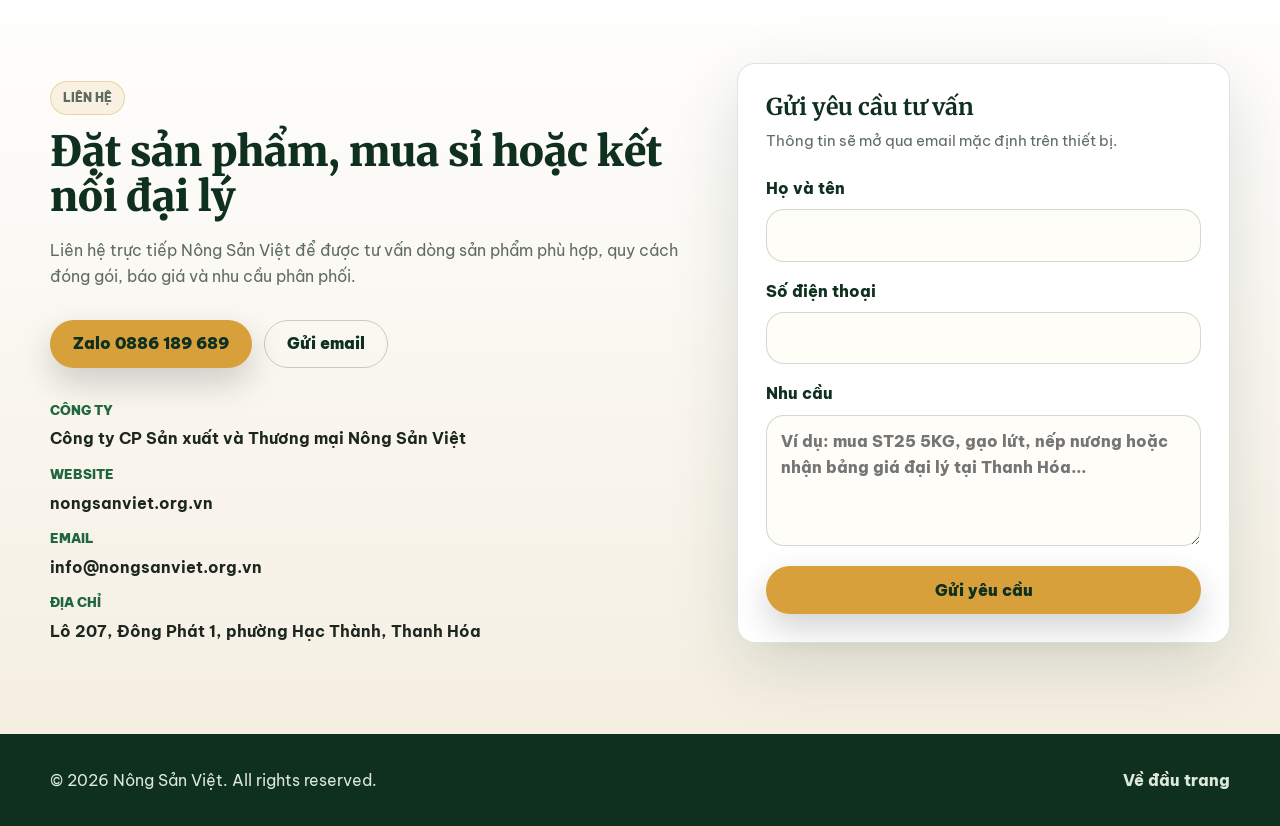
==== commit 3756edf7: "fix" ====
--- a/index.html
+++ b/index.html
@@ -1,4 +1,4 @@
-﻿<!doctype html>
+<!doctype html>
 <html lang="vi">
 <head>
   <meta charset="utf-8">
@@ -8,7 +8,7 @@
   <meta name="description" content="Landing page Nông Sản Việt giới thiệu danh mục gạo sạch và nông sản tuyển chọn, canh tác tự nhiên, chuẩn ISO 22000:2018 cho gia đình, nhà hàng và đại lý.">
   <meta property="og:type" content="website">
   <meta property="og:locale" content="vi_VN">
-  <meta property="og:site_name" content="N?ng S?n Vi?t">
+  <meta property="og:site_name" content="Nông Sản Việt">
   <meta property="og:title" content="Nông Sản Việt - Danh mục gạo sạch và nông sản Việt">
   <meta property="og:description" content="Landing page Nông Sản Việt giới thiệu danh mục gạo sạch và nông sản tuyển chọn, canh tác tự nhiên, chuẩn ISO 22000:2018 cho gia đình, nhà hàng và đại lý.">
   <meta property="og:url" content="https://asonlv2002.github.io/nong-san-viet-html/index.html">
@@ -17,7 +17,7 @@
   <meta property="og:image:type" content="image/png">
   <meta property="og:image:width" content="1200">
   <meta property="og:image:height" content="630">
-  <meta property="og:image:alt" content="N?ng S?n Vi?t - g?o s?ch v? n?ng s?n Vi?t">
+  <meta property="og:image:alt" content="Nông Sản Việt - gạo sạch và nông sản Việt">
   <meta name="twitter:card" content="summary_large_image">
   <meta name="twitter:title" content="Nông Sản Việt - Danh mục gạo sạch và nông sản Việt">
   <meta name="twitter:description" content="Landing page Nông Sản Việt giới thiệu danh mục gạo sạch và nông sản tuyển chọn, canh tác tự nhiên, chuẩn ISO 22000:2018 cho gia đình, nhà hàng và đại lý.">
@@ -160,40 +160,40 @@
         <div class="product-grid">
           <article class="product-card product-card-primary reveal">
             <div class="product-media">
-              <img src="images/gao_lien_huong.jpg" alt="G?o Li?n H??ng N?ng S?n Vi?t" loading="lazy" width="1024" height="1024">
+              <img src="images/gao_lien_huong.jpg" alt="Gạo Liên Hương Nông Sản Việt" loading="lazy" width="1024" height="1024">
             </div>
             <div class="product-body">
-              <span class="tag">D?o th?m ??c tr?ng</span>
-              <h3>G?o Li?n H??ng</h3>
-              <p>C?m tr?ng m?m, d?o th?m n?i b?t, v? ??m v? gi? m?i t?t sau khi n?u.</p>
-              <div class="chip-row"><span>D?o th?m</span><span>C?m tr?ng</span><span>B?n ch?y</span></div>
-              <a class="text-link" href="sanpham/gao-lien-huong/index.html">Xem chi ti?t</a>
+              <span class="tag">Dẻo thơm đặc trưng</span>
+              <h3>Gạo Liên Hương</h3>
+              <p>Cơm trắng mềm, dẻo thơm nổi bật, vị đậm và giữ mùi tốt sau khi nấu.</p>
+              <div class="chip-row"><span>Dẻo thơm</span><span>Cơm trắng</span><span>Bán chạy</span></div>
+              <a class="text-link" href="sanpham/gao-lien-huong/index.html">Xem chi tiết</a>
             </div>
           </article>
 
           <article class="product-card reveal">
             <div class="product-media">
-              <img src="images/gao_dai_thom.jpg" alt="G?o ??i Th?m N?ng S?n Vi?t" loading="lazy" width="1024" height="1024">
+              <img src="images/gao_dai_thom.jpg" alt="Gạo Đài Thơm Nông Sản Việt" loading="lazy" width="1024" height="1024">
             </div>
             <div class="product-body">
-              <span class="tag">C?m m?m th?m</span>
-              <h3>G?o ??i Th?m</h3>
-              <p>H?t thon d?i, c?m m?m d?o v?a, v? ng?t nh? v? h??ng th?m d? ?n.</p>
-              <div class="chip-row"><span>H?t d?i</span><span>M?m c?m</span><span>Gia ??nh</span></div>
-              <a class="text-link" href="sanpham/gao-dai-thom/index.html">Xem chi ti?t</a>
+              <span class="tag">Cơm mềm thơm</span>
+              <h3>Gạo Đài Thơm</h3>
+              <p>Hạt thon dài, cơm mềm dẻo vừa, vị ngọt nhẹ và hương thơm dễ ăn.</p>
+              <div class="chip-row"><span>Hạt dài</span><span>Mềm cơm</span><span>Gia đình</span></div>
+              <a class="text-link" href="sanpham/gao-dai-thom/index.html">Xem chi tiết</a>
             </div>
           </article>
 
           <article class="product-card reveal">
             <div class="product-media">
-              <img src="images/gao_long_huong.jpg" alt="G?o Long H??ng N?ng S?n Vi?t" loading="lazy" width="1024" height="1024">
+              <img src="images/gao_long_huong.jpg" alt="Gạo Long Hương Nông Sản Việt" loading="lazy" width="1024" height="1024">
             </div>
             <div class="product-body">
-              <span class="tag">H?t d?i cao c?p</span>
-              <h3>G?o Long H??ng</h3>
-              <p>H?t d?i ??p, c?m r?o m?m, th?m thanh, ph? h?p gia ??nh, nh? h?ng v? ??i l?.</p>
-              <div class="chip-row"><span>H?t d?i</span><span>R?o m?m</span><span>Nh? h?ng</span></div>
-              <a class="text-link" href="sanpham/gao-long-huong/index.html">Xem chi ti?t</a>
+              <span class="tag">Hạt dài cao cấp</span>
+              <h3>Gạo Long Hương</h3>
+              <p>Hạt dài đẹp, cơm ráo mềm, thơm thanh, phù hợp gia đình, nhà hàng và đại lý.</p>
+              <div class="chip-row"><span>Hạt dài</span><span>Ráo mềm</span><span>Nhà hàng</span></div>
+              <a class="text-link" href="sanpham/gao-long-huong/index.html">Xem chi tiết</a>
             </div>
           </article>        </div>
       </div>
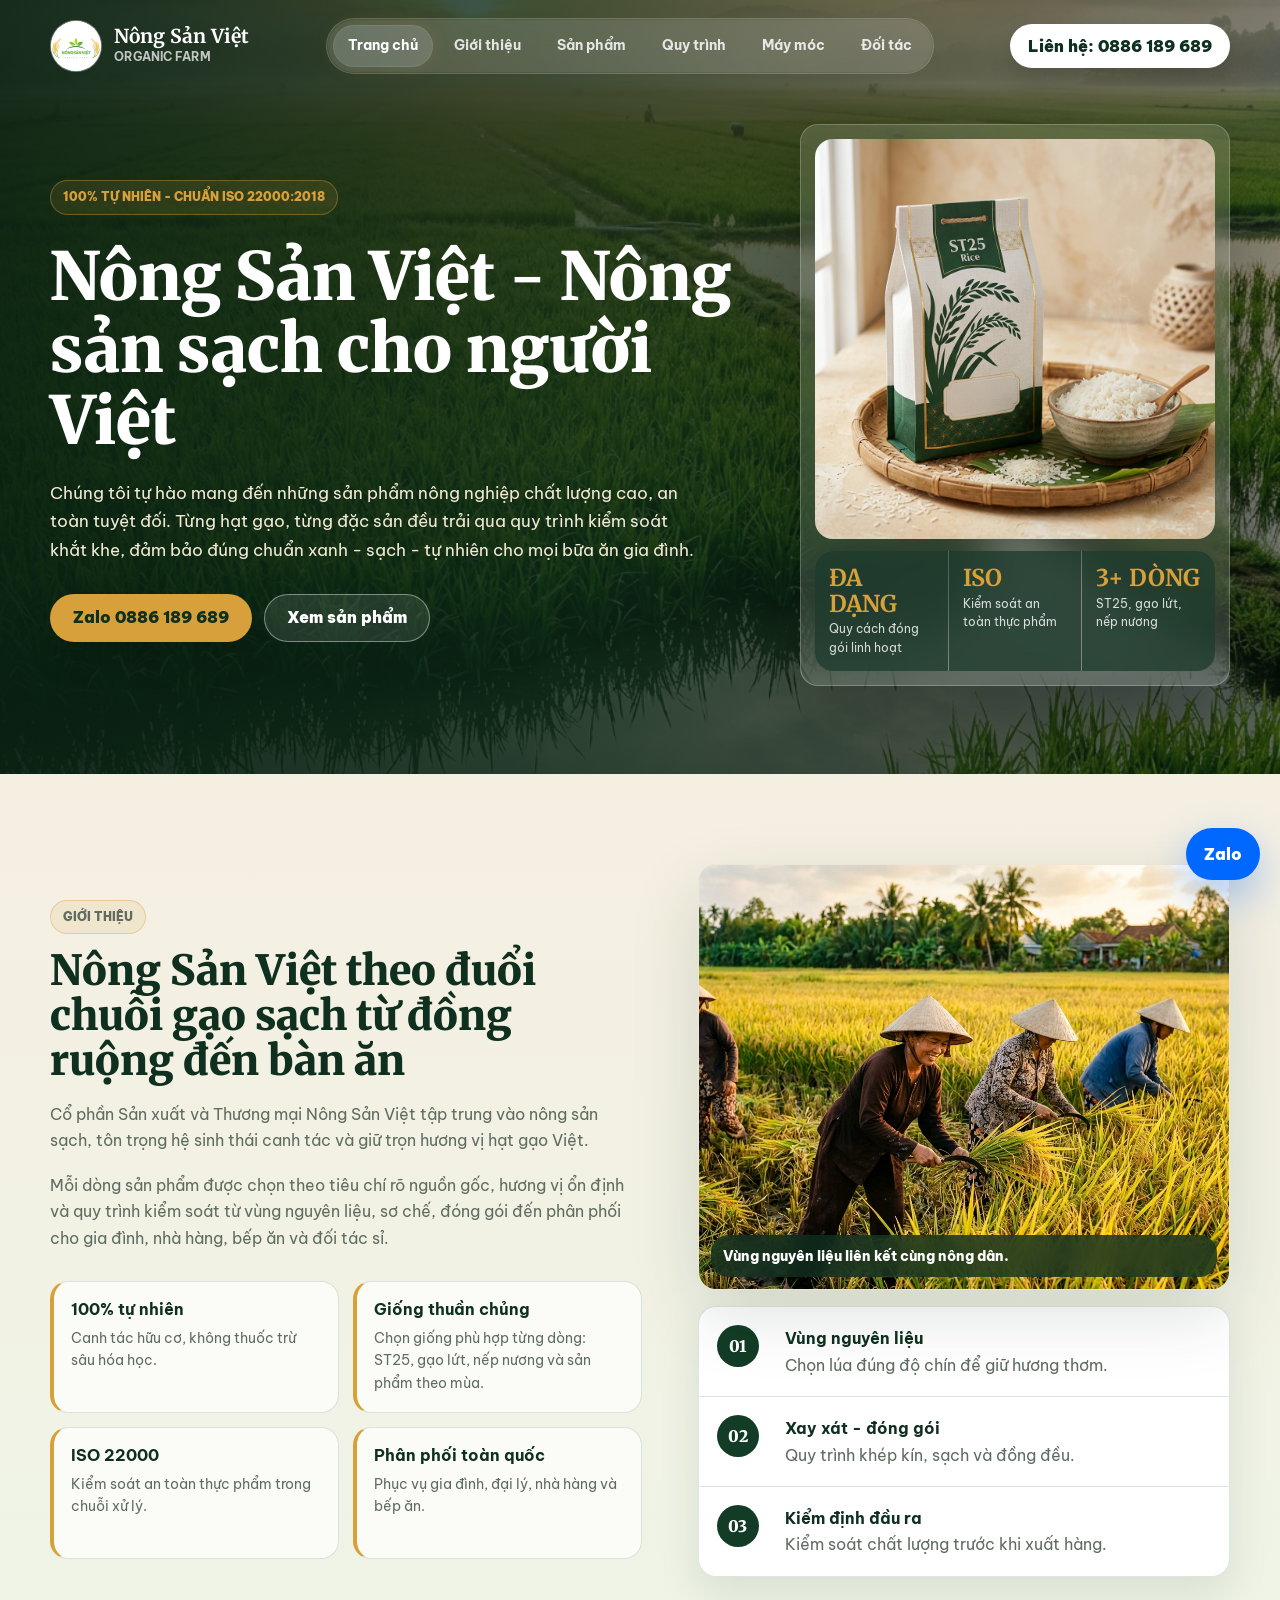
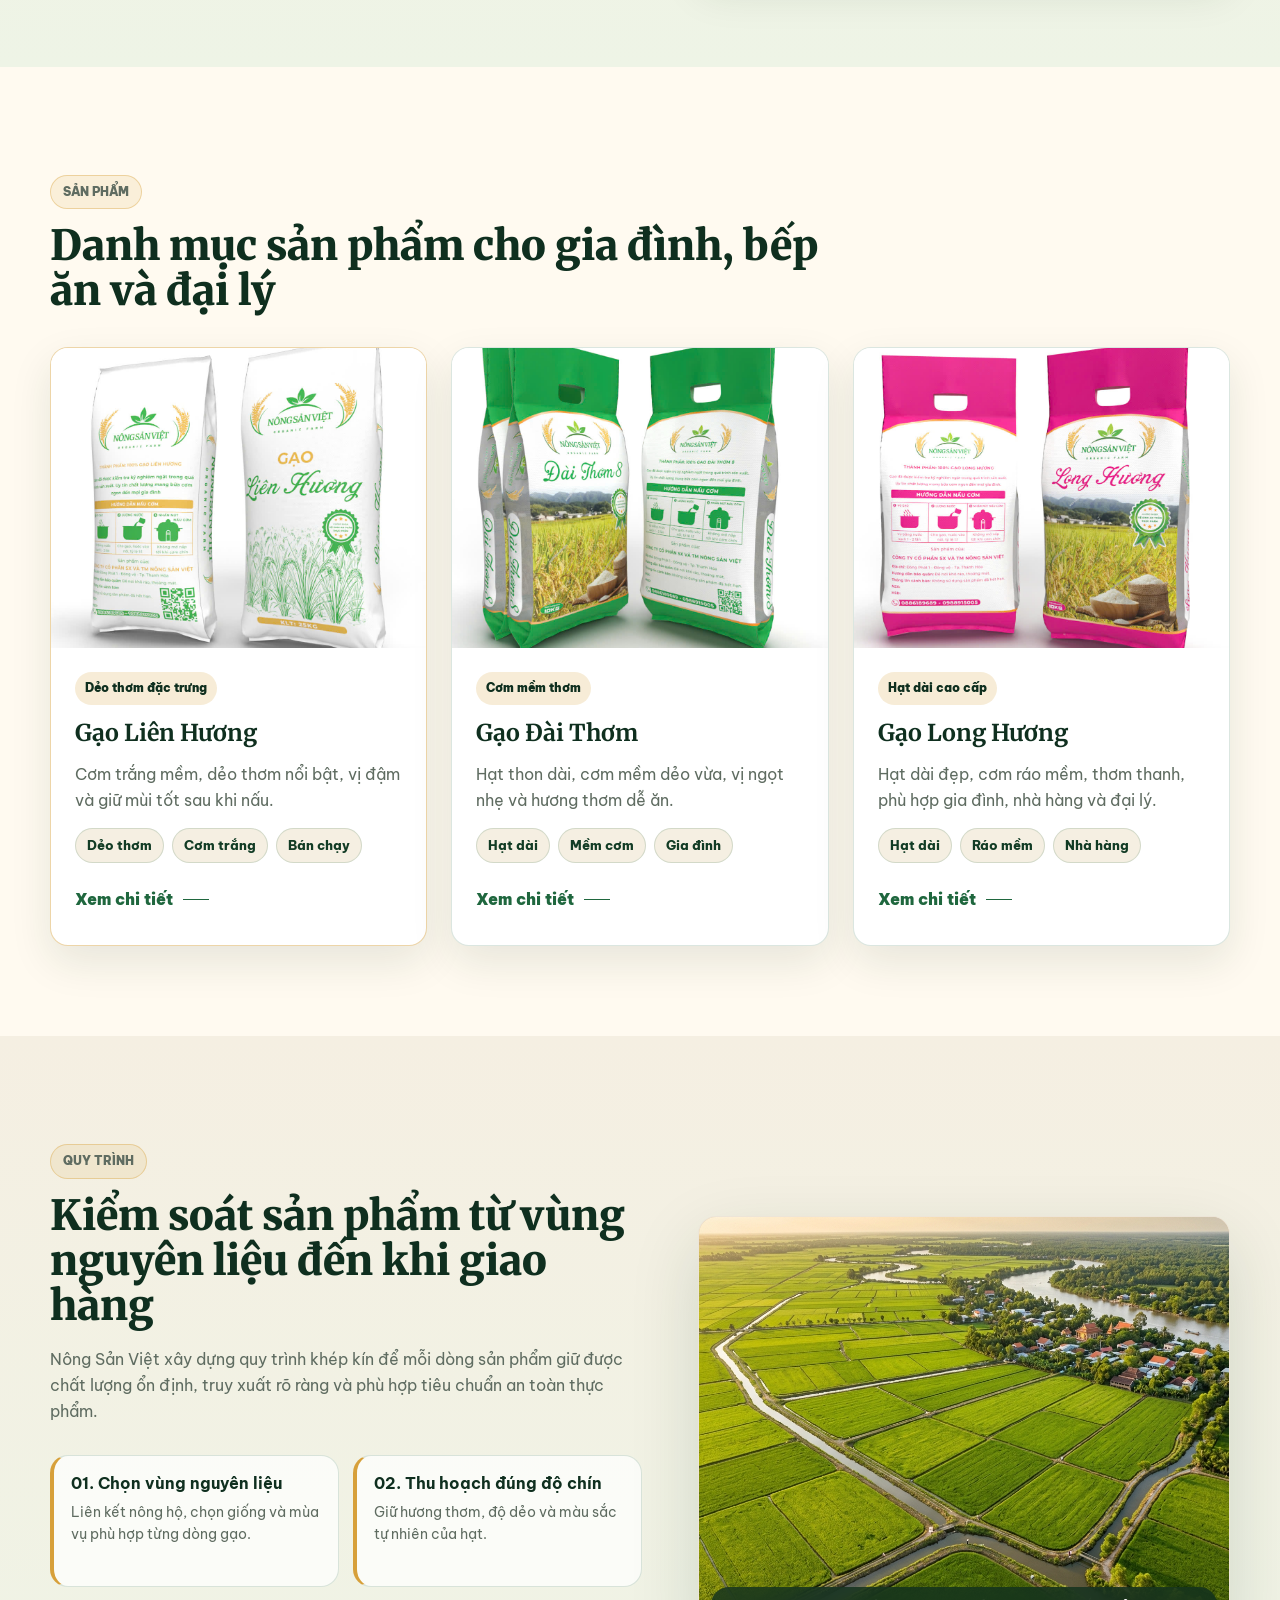
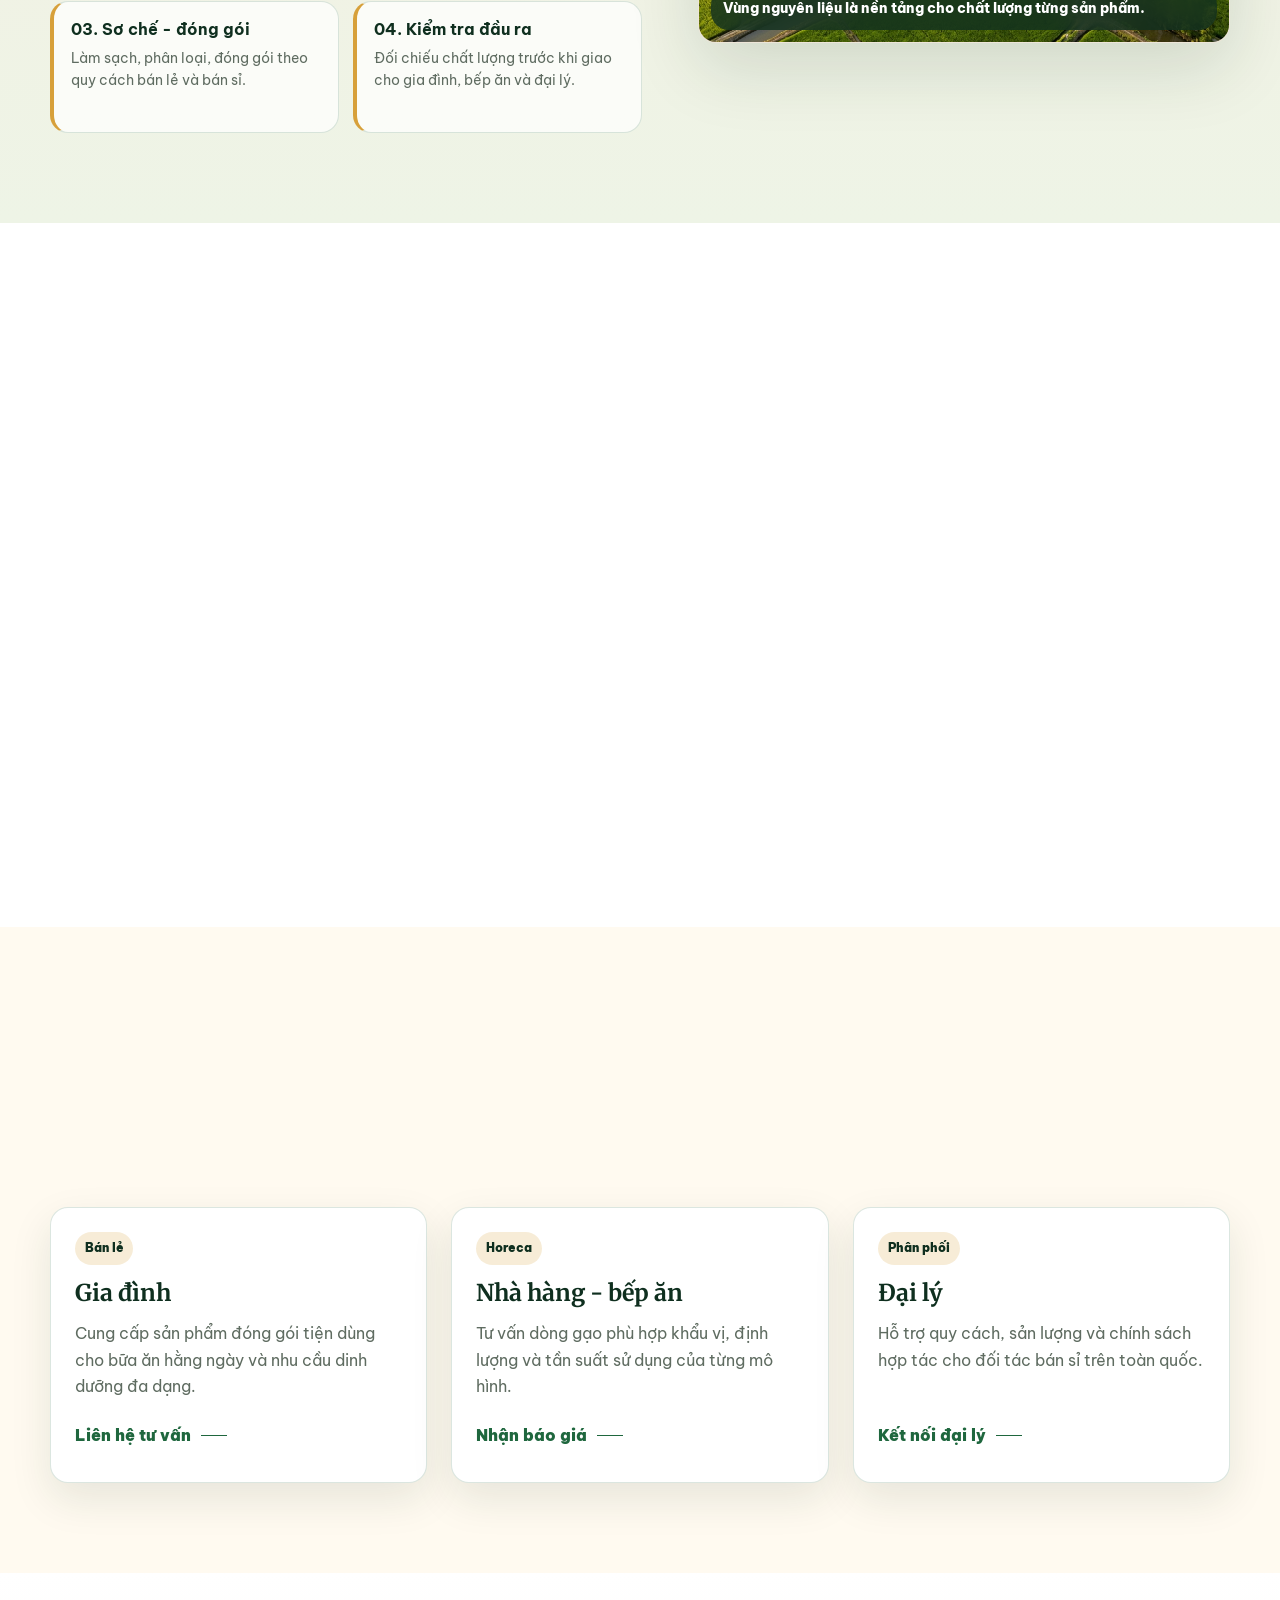
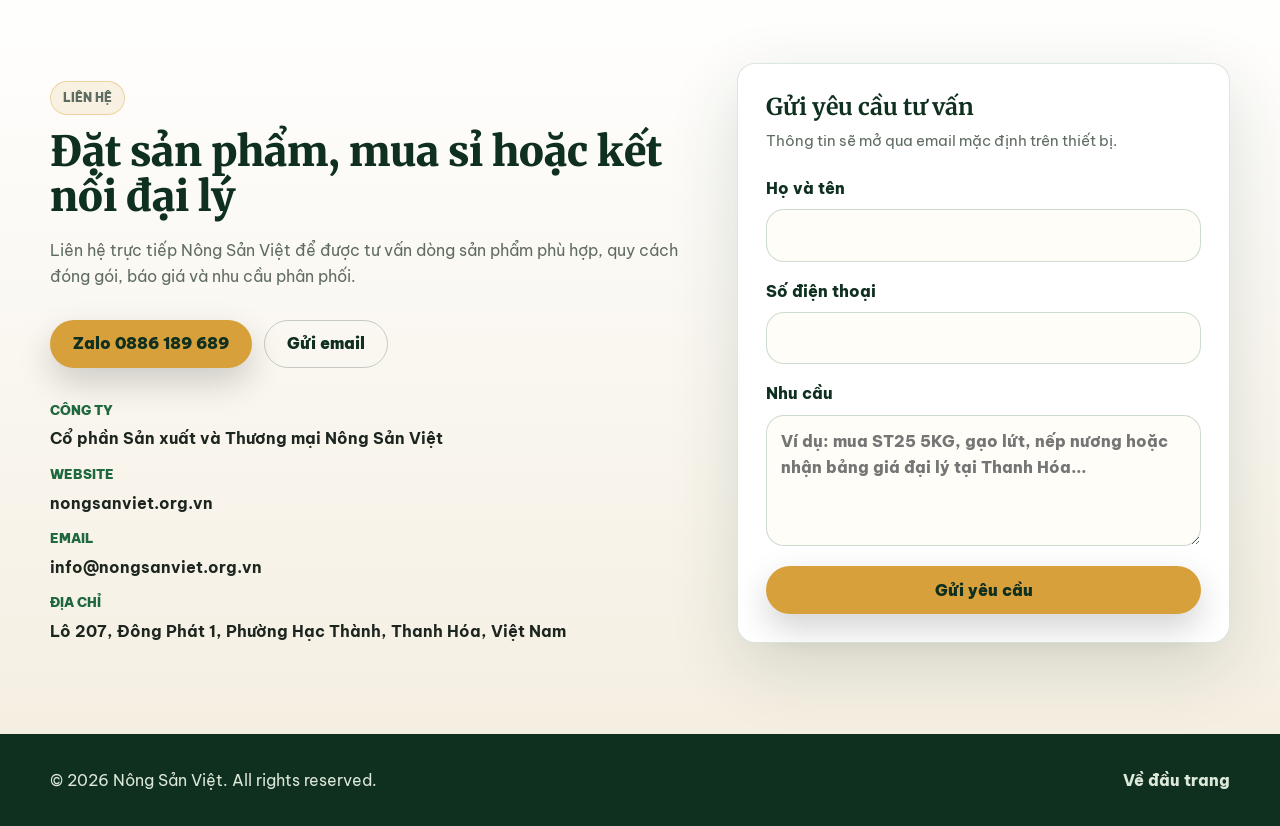
==== commit 6985a745: "ok" ====
--- a/index.html
+++ b/index.html
@@ -27,7 +27,7 @@
   <link rel="preconnect" href="https://fonts.gstatic.com" crossorigin>
   <link href="https://fonts.googleapis.com/css2?family=Be+Vietnam+Pro:wght@400;500;600;700;800&family=Merriweather:wght@700;900&display=swap" rel="stylesheet">
   <link rel="stylesheet" href="styles.css">
-  <script type="application/ld+json">{"@context":"https://schema.org","@type":"Organization","name":"Nông Sản Việt","url":"https://asonlv2002.github.io/nong-san-viet-html/index.html","logo":"https://asonlv2002.github.io/nong-san-viet-html/images/logo.svg","image":"https://asonlv2002.github.io/nong-san-viet-html/images/nong_san_viet_hero.png","email":"info@nongsanviet.org.vn","telephone":"+84886189689","address":{"@type":"PostalAddress","streetAddress":"Lô 207, Đông Phát 1, phường Hạc Thành","addressLocality":"Thanh Hóa","addressCountry":"VN"}}</script>
+  <script type="application/ld+json">{"@context":"https://schema.org","@type":"Organization","name":"Nông Sản Việt","url":"https://asonlv2002.github.io/nong-san-viet-html/index.html","logo":"https://asonlv2002.github.io/nong-san-viet-html/images/logo.svg","image":"https://asonlv2002.github.io/nong-san-viet-html/images/nong_san_viet_hero.png","email":"info@nongsanviet.org.vn","telephone":"+84886189689","address":{"@type":"PostalAddress","streetAddress":"Lô 207, Đông Phát 1, Phường Hạc Thành","addressLocality":"Thanh Hóa","addressCountry":"VN"}}</script>
 </head>
 <body>
   <a class="skip-link" href="index.html">Bỏ qua điều hướng</a>
@@ -68,8 +68,8 @@
       <div class="container hero-grid">
         <div class="hero-copy reveal">
           <p class="eyebrow">100% tự nhiên - chuẩn ISO 22000:2018</p>
-          <h1 id="home-title">Danh mục gạo sạch và nông sản Việt cho mọi bữa ăn</h1>
-          <p class="hero-lead">Nông Sản Việt cung cấp danh mục nông sản sạch đa dạng, từ các dòng gạo chất lượng đến đặc sản nông nghiệp theo mùa, phục vụ gia đình, nhà hàng, bếp ăn và hệ thống đại lý.</p>
+          <h1 id="home-title">Nông Sản Việt - Nông sản sạch cho người Việt</h1>
+          <p class="hero-lead">Chúng tôi tự hào mang đến những sản phẩm nông nghiệp chất lượng cao, an toàn tuyệt đối. Từng hạt gạo, từng đặc sản đều trải qua quy trình kiểm soát khắt khe, đảm bảo đúng chuẩn xanh - sạch - tự nhiên cho mọi bữa ăn gia đình.</p>
           <div class="hero-actions" aria-label="Hành động chính">
             <a class="btn btn-primary" href="https://zalo.me/84886189689" target="_blank" rel="noopener">Zalo 0886 189 689</a>
             <a class="btn btn-secondary" href="sanpham/index.html">Xem sản phẩm</a>
@@ -101,7 +101,7 @@
         <div class="about-copy reveal">
           <p class="eyebrow">Giới thiệu</p>
           <h2 id="about-title">Nông Sản Việt theo đuổi chuỗi gạo sạch từ đồng ruộng đến bàn ăn</h2>
-          <p>Công ty CP Sản xuất và Thương mại Nông Sản Việt tập trung vào nông sản sạch, tôn trọng hệ sinh thái canh tác và giữ trọn hương vị hạt gạo Việt.</p>
+          <p>Cổ phần Sản xuất và Thương mại Nông Sản Việt tập trung vào nông sản sạch, tôn trọng hệ sinh thái canh tác và giữ trọn hương vị hạt gạo Việt.</p>
           <p>Mỗi dòng sản phẩm được chọn theo tiêu chí rõ nguồn gốc, hương vị ổn định và quy trình kiểm soát từ vùng nguyên liệu, sơ chế, đóng gói đến phân phối cho gia đình, nhà hàng, bếp ăn và đối tác sỉ.</p>
 
           <div class="value-grid" aria-label="Điểm mạnh Nông Sản Việt">
@@ -273,7 +273,7 @@
           <dl class="contact-list">
             <div>
               <dt>Công ty</dt>
-              <dd>Công ty CP Sản xuất và Thương mại Nông Sản Việt</dd>
+              <dd>Cổ phần Sản xuất và Thương mại Nông Sản Việt</dd>
             </div>
             <div>
               <dt>Website</dt>
@@ -285,7 +285,7 @@
             </div>
             <div>
               <dt>Địa chỉ</dt>
-              <dd>Lô 207, Đông Phát 1, phường Hạc Thành, Thanh Hóa</dd>
+              <dd>Lô 207, Đông Phát 1, Phường Hạc Thành, Thanh Hóa, Việt Nam</dd>
             </div>
           </dl>
         </div>
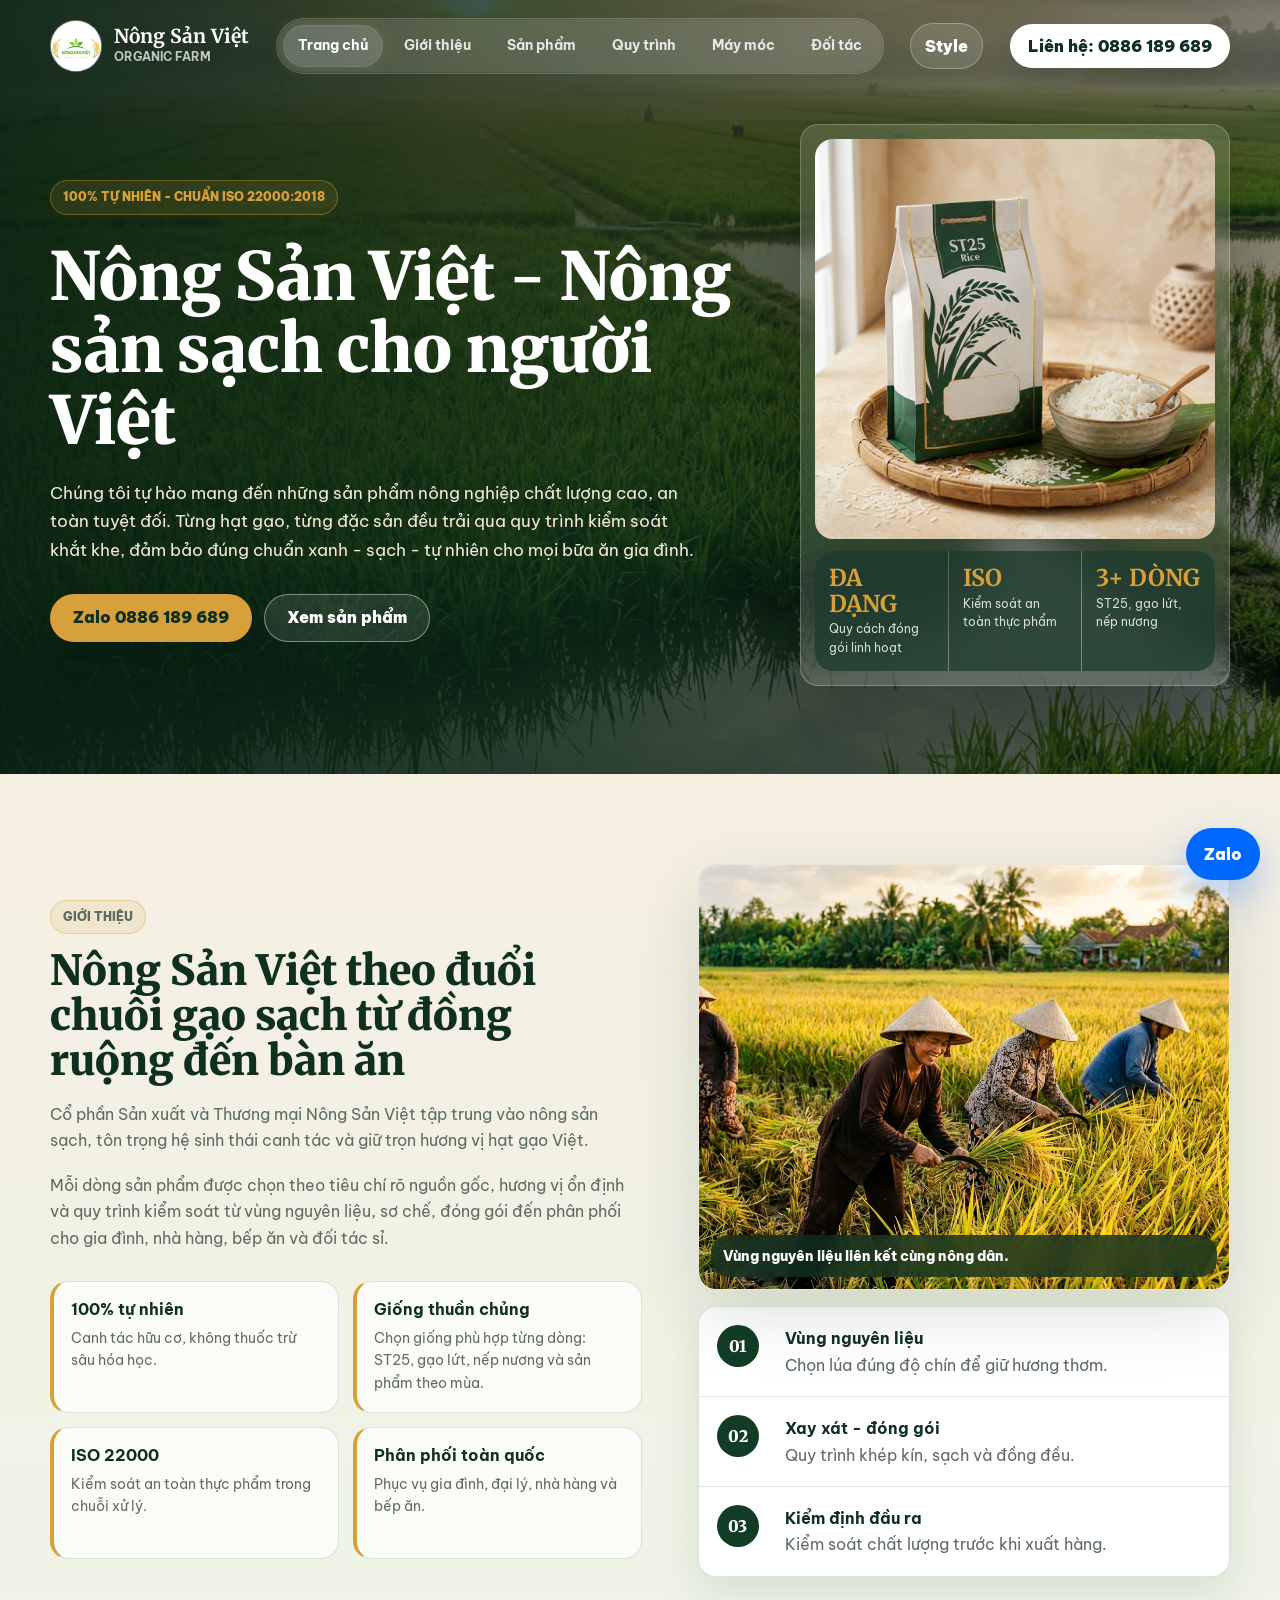
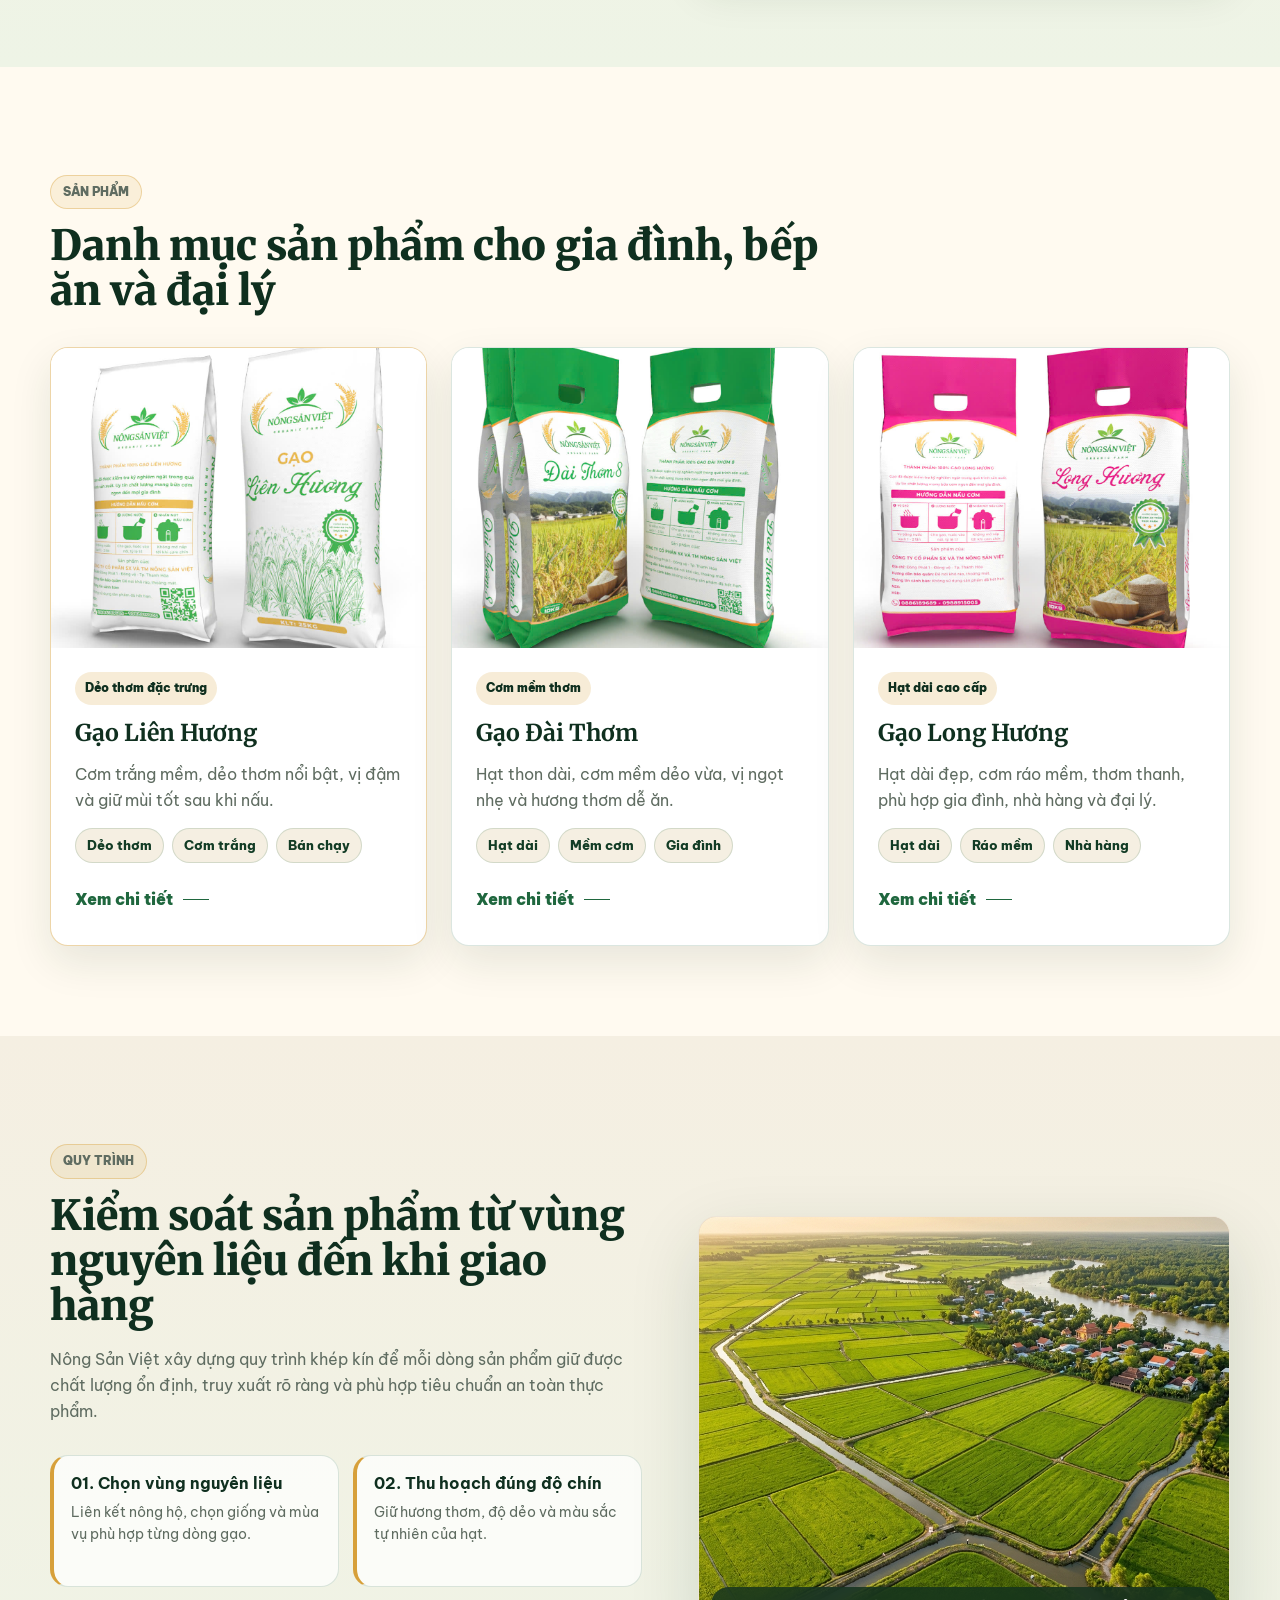
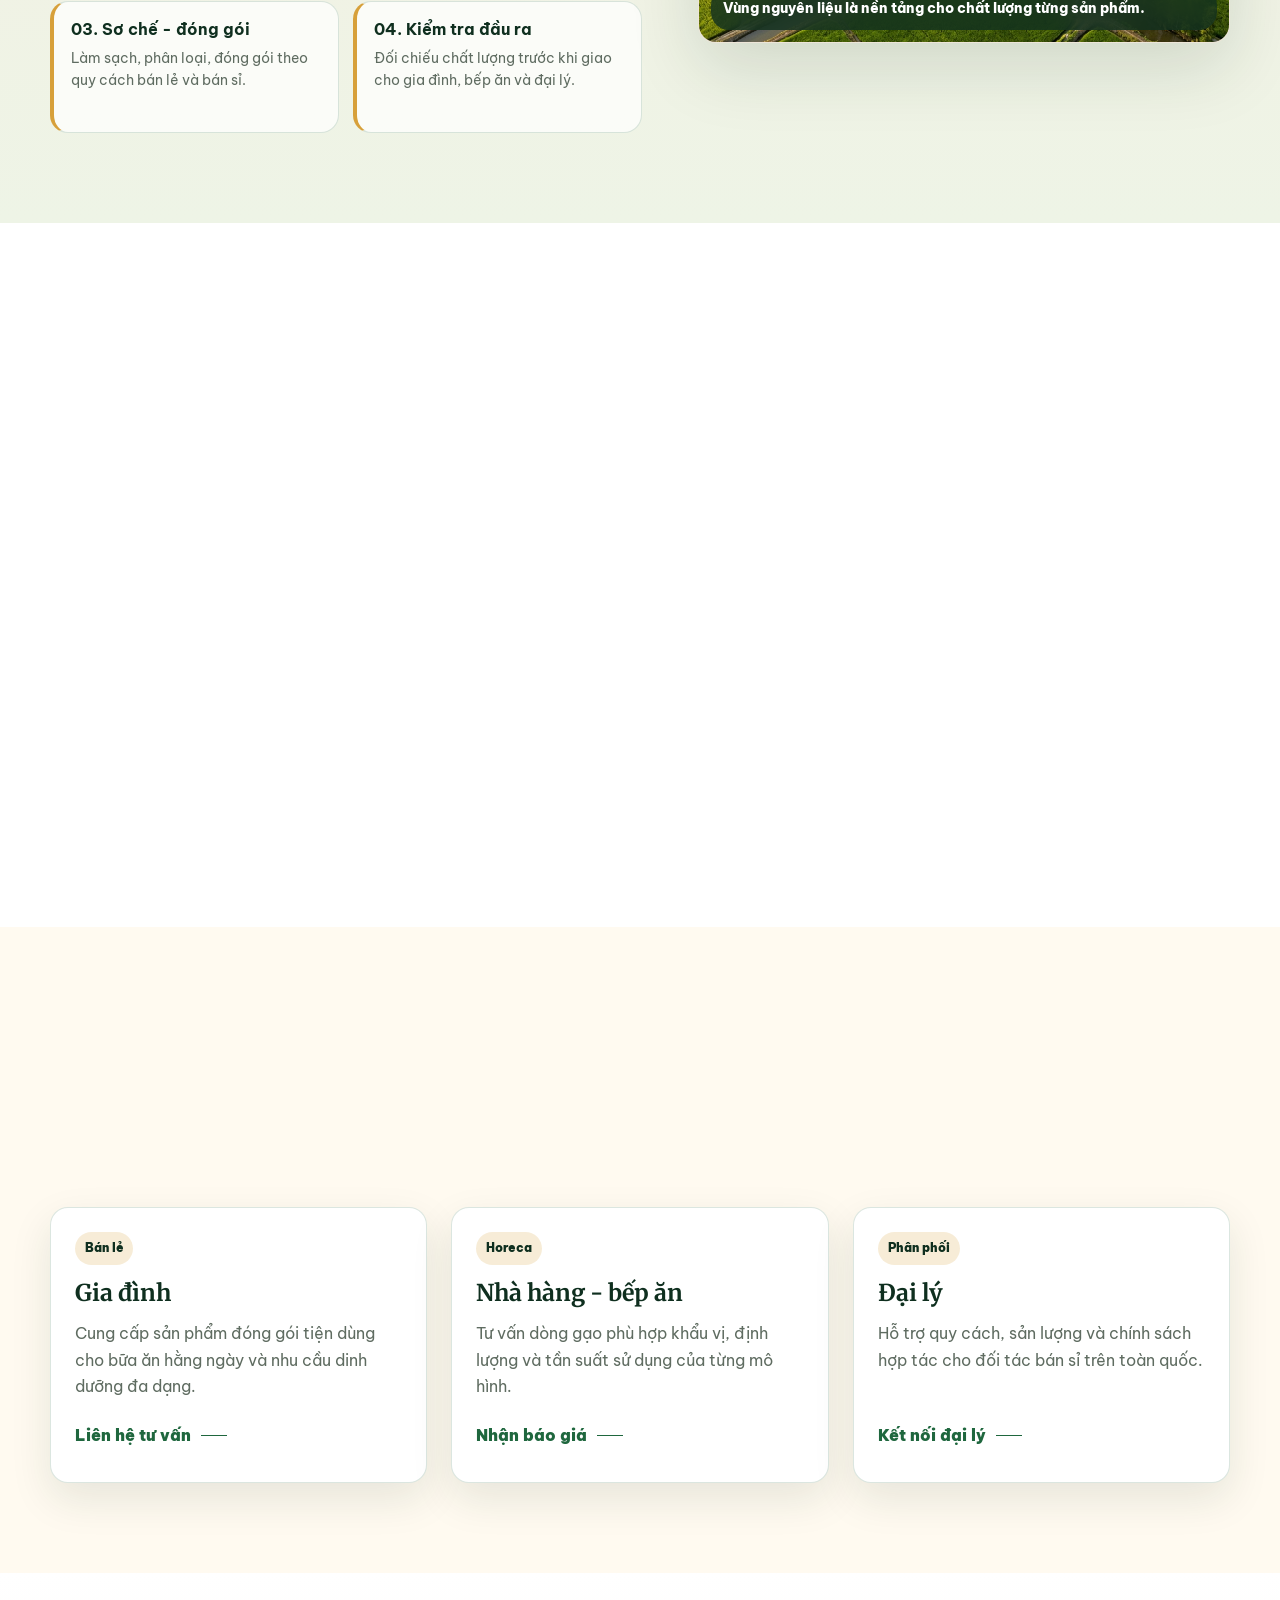
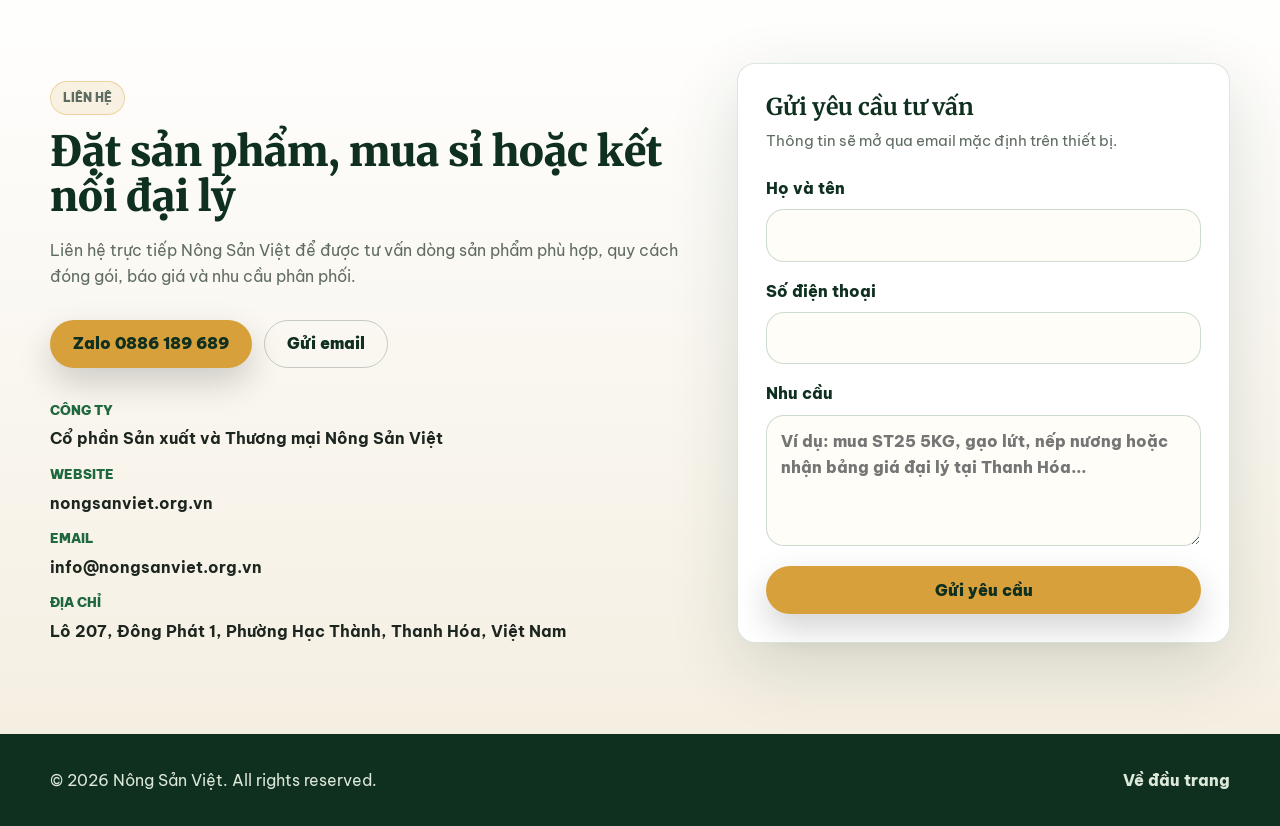
==== commit 4340efd4: "ok" ====
--- a/index.html
+++ b/index.html
@@ -58,6 +58,21 @@
         <a class="nav-link" href="doi-tac/index.html">Đối tác</a>
       </div>
 
+      <div class="style-switcher" id="styleSwitcher">
+        <button class="style-switcher-toggle" id="styleToggle" type="button" aria-label="Doi phong cach giao dien" aria-controls="styleMenu" aria-expanded="false">Style</button>
+        <div class="style-menu" id="styleMenu" role="group" aria-label="Chon phong cach website">
+          <button type="button" class="style-option" data-style="original">Ban dau</button>
+          <button type="button" class="style-option" data-style="harvest">Lua chin</button>
+          <button type="button" class="style-option" data-style="river">Song nuoc</button>
+          <button type="button" class="style-option" data-style="terracotta">Gach moc</button>
+          <button type="button" class="style-option" data-style="midnight">Dem xanh</button>
+          <button type="button" class="style-option" data-style="editorial">Tap chi</button>
+          <button type="button" class="style-option" data-style="orchard">Vuon som</button>
+          <button type="button" class="style-option" data-style="market">Cho que</button>
+          <button type="button" class="style-option" data-style="seo">SEO ro rang</button>
+          <button type="button" class="style-option" data-style="business">Doanh nghiep</button>
+        </div>
+      </div>
       <a class="nav-phone" href="tel:0886189689">Liên hệ: 0886 189 689</a>
     </nav>
   </header>
--- a/styles.css
+++ b/styles.css
@@ -1,1275 +1,1642 @@
-﻿:root {
-  --forest-950: #0f2f1f;
-  --forest-900: #123c25;
-  --forest-700: #1f673e;
-  --leaf: #80cc28;
-  --gold: #d7a03a;
-  --rice: #f5efe2;
-  --paper: #fffaf0;
-  --surface: #ffffff;
-  --ink: #1c261f;
-  --muted: #5f6c61;
-  --line: rgba(31, 103, 62, 0.16);
-  --shadow: 0 24px 70px rgba(15, 47, 31, 0.14);
-  --soft-shadow: 0 16px 42px rgba(15, 47, 31, 0.1);
-  --radius: 18px;
-  --container: 1180px;
-  --heading: "Merriweather", Georgia, serif;
-  --body: "Be Vietnam Pro", system-ui, sans-serif;
-}
-
-* {
-  box-sizing: border-box;
-}
-
-html {
-  scroll-behavior: smooth;
-  scroll-padding-top: 92px;
-}
-
-body {
-  margin: 0;
-  color: var(--ink);
-  background: var(--rice);
-  font-family: var(--body);
-  font-size: 16px;
-  line-height: 1.65;
-  letter-spacing: 0;
-  overflow-x: hidden;
-  text-rendering: optimizeLegibility;
-  -webkit-font-smoothing: antialiased;
-}
-
-body.nav-open {
-  overflow: hidden;
-}
-
-a {
-  color: inherit;
-  text-decoration: none;
-}
-
-img {
-  display: block;
-  max-width: 100%;
-  height: auto;
-}
-
-button,
-input,
-textarea {
-  font: inherit;
-}
-
-button {
-  cursor: pointer;
-}
-
-::selection {
-  color: #fff;
-  background: var(--forest-700);
-}
-
-:focus-visible {
-  outline: 3px solid rgba(215, 160, 58, 0.8);
-  outline-offset: 4px;
-}
-
-.container {
-  width: min(var(--container), calc(100% - 40px));
-  margin: 0 auto;
-}
-
-.skip-link {
-  position: fixed;
-  top: 12px;
-  left: 12px;
-  z-index: 1000;
-  transform: translateY(-160%);
-  border-radius: var(--radius);
-  padding: 10px 14px;
-  color: #fff;
-  background: var(--forest-900);
-  font-weight: 800;
-  transition: transform 180ms ease;
-}
-
-.skip-link:focus {
-  transform: translateY(0);
-}
-
-.site-header {
-  position: fixed;
-  inset: 0 0 auto;
-  z-index: 100;
-  padding: 18px 0;
-  color: #fff;
-  transition: background-color 220ms ease, box-shadow 220ms ease, padding 220ms ease, backdrop-filter 220ms ease;
-}
-
-.site-header.scrolled,
-.site-header.menu-open {
-  padding: 12px 0;
-  background: rgba(15, 47, 31, 0.96);
-  box-shadow: 0 16px 44px rgba(0, 0, 0, 0.18);
-  backdrop-filter: blur(18px) saturate(1.2);
-}
-
-.nav-shell {
-  display: flex;
-  align-items: center;
-  justify-content: space-between;
-  gap: 20px;
-}
-
-.brand {
-  display: inline-flex;
-  align-items: center;
-  min-height: 52px;
-  gap: 12px;
-  font-weight: 800;
-}
-
-.brand img {
-  width: 52px;
-  height: 52px;
-  border-radius: 50%;
-  border: 1px solid rgba(255, 255, 255, 0.3);
-  background: rgba(255, 255, 255, 0.12);
-}
-
-.brand span {
-  display: grid;
-  gap: 0;
-}
-
-.brand strong {
-  font-family: var(--heading);
-  font-size: 1.2rem;
-  line-height: 1.1;
-}
-
-.brand small {
-  color: rgba(255, 255, 255, 0.72);
-  font-size: 0.73rem;
-  font-weight: 700;
-  text-transform: uppercase;
-}
-
-.nav-links {
-  position: relative;
-  display: flex;
-  align-items: center;
-  justify-content: center;
-  gap: 6px;
-  border: 1px solid rgba(255, 255, 255, 0.14);
-  border-radius: 999px;
-  padding: 6px;
-  background: rgba(255, 255, 255, 0.1);
-  backdrop-filter: blur(16px);
-}
-
-.nav-links::before {
-  content: "";
-  position: absolute;
-  inset: 1px;
-  border-radius: inherit;
-  background: rgba(255, 255, 255, 0.08);
-  opacity: 0.7;
-  pointer-events: none;
-}
-
-.nav-indicator {
-  position: absolute;
-  top: 0;
-  left: 0;
-  z-index: 0;
-  border-radius: 999px;
-  background: rgba(255, 255, 255, 0.16);
-  box-shadow: inset 0 0 0 1px rgba(255, 255, 255, 0.08), 0 0 18px rgba(215, 160, 58, 0.18);
-  opacity: 0;
-  pointer-events: none;
-  transition: transform 260ms cubic-bezier(0.2, 0.8, 0.2, 1), width 260ms cubic-bezier(0.2, 0.8, 0.2, 1), opacity 160ms ease;
-}
-
-.nav-links.has-indicator .nav-indicator {
-  opacity: 1;
-}
-
-.nav-indicator.no-transition {
-  transition: none;
-}
-
-.nav-link {
-  position: relative;
-  z-index: 1;
-  display: inline-flex;
-  align-items: center;
-  min-height: 42px;
-  border-radius: 999px;
-  padding: 0 15px;
-  color: rgba(255, 255, 255, 0.84);
-  font-size: 0.9rem;
-  font-weight: 700;
-}
-
-.nav-link:hover,
-.nav-link.active {
-  color: #fff;
-}
-
-.nav-phone {
-  display: inline-flex;
-  align-items: center;
-  justify-content: center;
-  min-height: 44px;
-  border-radius: 999px;
-  padding: 0 18px;
-  color: var(--forest-950);
-  background: #fff;
-  font-weight: 900;
-  box-shadow: 0 10px 26px rgba(0, 0, 0, 0.16);
-}
-
-.nav-toggle {
-  display: none;
-  width: 48px;
-  height: 48px;
-  border: 1px solid rgba(255, 255, 255, 0.18);
-  border-radius: var(--radius);
-  color: #fff;
-  background: rgba(255, 255, 255, 0.12);
-}
-
-.nav-toggle span {
-  display: block;
-  width: 22px;
-  height: 2px;
-  margin: 5px auto;
-  border-radius: 999px;
-  background: currentColor;
-  transition: transform 180ms ease, opacity 180ms ease;
-}
-
-.nav-toggle[aria-expanded="true"] span:nth-child(1) {
-  transform: translateY(7px) rotate(45deg);
-}
-
-.nav-toggle[aria-expanded="true"] span:nth-child(2) {
-  opacity: 0;
-}
-
-.nav-toggle[aria-expanded="true"] span:nth-child(3) {
-  transform: translateY(-7px) rotate(-45deg);
-}
-
-.hero {
-  position: relative;
-  min-height: 86dvh;
-  display: flex;
-  align-items: center;
-  padding: 116px 0 80px;
-  color: #fff;
-  background: url("images/hero-st25-organic-field.png") center / cover no-repeat;
-  isolation: isolate;
-  overflow: hidden;
-}
-
-.hero-shade {
-  position: absolute;
-  inset: 0;
-  z-index: -1;
-  background:
-    linear-gradient(90deg, rgba(9, 34, 19, 0.9) 0%, rgba(12, 44, 25, 0.72) 44%, rgba(12, 44, 25, 0.25) 100%),
-    linear-gradient(180deg, rgba(0, 0, 0, 0.18), rgba(0, 0, 0, 0.38));
-}
-
-.hero-grid {
-  display: grid;
-  grid-template-columns: minmax(0, 1fr) minmax(330px, 430px);
-  align-items: center;
-  gap: 56px;
-}
-
-.hero-copy {
-  max-width: 760px;
-}
-
-.eyebrow {
-  display: inline-flex;
-  align-items: center;
-  min-height: 34px;
-  border: 1px solid rgba(215, 160, 58, 0.38);
-  border-radius: 999px;
-  padding: 6px 12px;
-  color: var(--gold);
-  background: rgba(215, 160, 58, 0.12);
-  font-size: 0.78rem;
-  font-weight: 900;
-  text-transform: uppercase;
-  letter-spacing: 0;
-}
-
-.hero h1,
-.section-heading h2,
-.about-copy h2,
-.contact-copy h2 {
-  margin: 14px 0 0;
-  font-family: var(--heading);
-  font-weight: 900;
-  letter-spacing: 0;
-  line-height: 1.08;
-}
-
-.hero h1 {
-  max-width: 730px;
-  font-size: 4.15rem;
-}
-
-.hero-lead {
-  max-width: 650px;
-  margin: 22px 0 0;
-  color: #f3ead5;
-  font-size: 1.08rem;
-}
-
-.hero-actions,
-.contact-actions {
-  display: flex;
-  flex-wrap: wrap;
-  gap: 12px;
-  margin-top: 30px;
-}
-
-.btn {
-  display: inline-flex;
-  align-items: center;
-  justify-content: center;
-  min-height: 48px;
-  border: 1px solid transparent;
-  border-radius: 999px;
-  padding: 12px 22px;
-  font-weight: 900;
-  line-height: 1.1;
-  transition: transform 180ms ease, box-shadow 180ms ease, background-color 180ms ease, color 180ms ease;
-}
-
-.btn:hover {
-  transform: translateY(-2px);
-}
-
-.btn-primary {
-  color: var(--forest-950);
-  background: var(--gold);
-  box-shadow: 0 14px 34px rgba(0, 0, 0, 0.18);
-}
-
-.btn-primary:hover {
-  box-shadow: 0 18px 42px rgba(0, 0, 0, 0.22);
-}
-
-.btn-secondary {
-  color: #fff;
-  border-color: rgba(255, 255, 255, 0.42);
-  background: rgba(255, 255, 255, 0.1);
-}
-
-.btn-secondary:hover {
-  background: rgba(255, 255, 255, 0.18);
-}
-
-.btn-outline-dark {
-  color: var(--forest-950);
-  border-color: rgba(15, 47, 31, 0.22);
-  background: transparent;
-}
-
-.btn-outline-dark:hover {
-  background: rgba(15, 47, 31, 0.06);
-}
-
-.hero-product {
-  border: 1px solid rgba(255, 255, 255, 0.22);
-  border-radius: var(--radius);
-  padding: 14px;
-  background: rgba(255, 255, 255, 0.13);
-  box-shadow: 0 28px 80px rgba(0, 0, 0, 0.28);
-  backdrop-filter: blur(16px);
-}
-
-.hero-product img {
-  width: 100%;
-  aspect-ratio: 1 / 1;
-  border-radius: var(--radius);
-  object-fit: cover;
-}
-
-.hero-facts {
-  display: grid;
-  grid-template-columns: repeat(3, minmax(0, 1fr));
-  gap: 1px;
-  margin-top: 12px;
-  overflow: hidden;
-  border-radius: var(--radius);
-  background: rgba(255, 255, 255, 0.18);
-}
-
-.hero-facts div {
-  min-height: 96px;
-  padding: 14px;
-  background: rgba(15, 47, 31, 0.72);
-}
-
-.hero-facts strong {
-  display: block;
-  color: var(--gold);
-  font-family: var(--heading);
-  font-size: 1.45rem;
-  line-height: 1.1;
-}
-
-.hero-facts span {
-  display: block;
-  margin-top: 4px;
-  color: rgba(255, 255, 255, 0.82);
-  font-size: 0.78rem;
-  line-height: 1.45;
-}
-
-.section {
-  padding: clamp(74px, 10vh, 116px) 0;
-}
-
-.section-heading {
-  max-width: 840px;
-  margin-bottom: 34px;
-}
-
-.split-heading {
-  display: grid;
-  grid-template-columns: minmax(0, 1fr) 360px;
-  gap: 36px;
-  align-items: end;
-  max-width: none;
-}
-
-.section-heading h2,
-.about-copy h2,
-.contact-copy h2 {
-  color: var(--forest-950);
-  font-size: 2.6rem;
-}
-
-.section-heading p,
-.about-copy p,
-.contact-copy p {
-  margin: 18px 0 0;
-  color: var(--muted);
-}
-
-.split-heading > p {
-  margin: 0 0 4px;
-}
-
-.product-section,
-.partners-section {
-  background: var(--paper);
-}
-
-.product-grid {
-  display: grid;
-  grid-template-columns: repeat(3, minmax(0, 1fr));
-  gap: 24px;
-}
-
-.product-card {
-  display: flex;
-  min-height: 100%;
-  flex-direction: column;
-  overflow: hidden;
-  border: 1px solid var(--line);
-  border-radius: var(--radius);
-  background: var(--surface);
-  box-shadow: var(--soft-shadow);
-  transition: transform 180ms ease, box-shadow 180ms ease, border-color 180ms ease;
-}
-
-.product-card:hover {
-  transform: translateY(-4px);
-  border-color: rgba(215, 160, 58, 0.55);
-  box-shadow: var(--shadow);
-}
-
-.product-card-primary {
-  border-color: rgba(215, 160, 58, 0.44);
-}
-
-.product-media {
-  overflow: hidden;
-  background: #ede1cd;
-}
-
-.product-media img {
-  width: 100%;
-  aspect-ratio: 1 / 0.8;
-  object-fit: cover;
-  transition: transform 240ms ease;
-}
-
-.product-card:hover .product-media img {
-  transform: scale(1.04);
-}
-
-.product-body {
-  display: flex;
-  flex: 1;
-  flex-direction: column;
-  gap: 14px;
-  padding: 24px;
-}
-
-.tag {
-  align-self: flex-start;
-  border-radius: 999px;
-  padding: 6px 10px;
-  color: var(--forest-950);
-  background: rgba(215, 160, 58, 0.2);
-  font-size: 0.78rem;
-  font-weight: 900;
-}
-
-.product-body h3 {
-  margin: 0;
-  color: var(--forest-950);
-  font-family: var(--heading);
-  font-size: 1.45rem;
-  line-height: 1.2;
-}
-
-.product-body p {
-  flex: 1;
-  margin: 0;
-  color: var(--muted);
-}
-
-.chip-row {
-  display: flex;
-  flex-wrap: wrap;
-  gap: 8px;
-}
-
-.chip-row span,
-.standard-row span {
-  display: inline-flex;
-  align-items: center;
-  min-height: 34px;
-  border: 1px solid var(--line);
-  border-radius: 999px;
-  padding: 6px 11px;
-  color: var(--forest-900);
-  background: var(--rice);
-  font-size: 0.82rem;
-  font-weight: 800;
-}
-
-.text-link {
-  display: inline-flex;
-  align-items: center;
-  width: fit-content;
-  min-height: 44px;
-  color: var(--forest-700);
-  font-weight: 900;
-}
-
-.text-link::after {
-  content: "";
-  width: 26px;
-  height: 1px;
-  margin-left: 10px;
-  background: currentColor;
-  transition: width 180ms ease;
-}
-
-.text-link:hover::after {
-  width: 38px;
-}
-
-.about-section,
-.process-section {
-  background: linear-gradient(180deg, var(--rice), #eef4e6);
-}
-
-.machinery-section {
-  background: var(--surface);
-}
-
-.about-grid,
-.contact-grid {
-  display: grid;
-  align-items: center;
-  gap: 56px;
-}
-
-.about-grid {
-  grid-template-columns: minmax(0, 1fr) minmax(360px, 0.9fr);
-}
-
-.value-grid {
-  display: grid;
-  grid-template-columns: repeat(2, minmax(0, 1fr));
-  gap: 14px;
-  margin-top: 30px;
-}
-
-.value-item {
-  min-height: 132px;
-  border: 1px solid var(--line);
-  border-left: 4px solid var(--gold);
-  border-radius: var(--radius);
-  padding: 17px;
-  background: rgba(255, 255, 255, 0.72);
-}
-
-.value-item strong {
-  display: block;
-  color: var(--forest-950);
-  font-size: 0.98rem;
-  line-height: 1.35;
-}
-
-.value-item span {
-  display: block;
-  margin-top: 7px;
-  color: var(--muted);
-  font-size: 0.9rem;
-  line-height: 1.55;
-}
-
-.about-media {
-  display: grid;
-  gap: 16px;
-}
-
-.image-frame {
-  position: relative;
-  margin: 0;
-  overflow: hidden;
-  border: 1px solid rgba(255, 255, 255, 0.55);
-  border-radius: var(--radius);
-  background: #d9c7a9;
-  box-shadow: var(--shadow);
-}
-
-.image-frame img {
-  width: 100%;
-  aspect-ratio: 4 / 3;
-  object-fit: cover;
-}
-
-.about-media .image-frame img {
-  aspect-ratio: 5 / 4;
-}
-
-.image-frame figcaption {
-  position: absolute;
-  right: 12px;
-  bottom: 12px;
-  left: 12px;
-  border-radius: var(--radius);
-  padding: 10px 12px;
-  color: #fff;
-  background: rgba(15, 47, 31, 0.78);
-  font-size: 0.86rem;
-  font-weight: 800;
-  backdrop-filter: blur(12px);
-}
-
-.process-list {
-  display: grid;
-  overflow: hidden;
-  border: 1px solid var(--line);
-  border-radius: var(--radius);
-  background: var(--surface);
-  box-shadow: var(--soft-shadow);
-}
-
-.process-list div {
-  display: grid;
-  grid-template-columns: 52px 1fr;
-  gap: 16px;
-  padding: 18px;
-  border-bottom: 1px solid var(--line);
-}
-
-.process-list div:last-child {
-  border-bottom: 0;
-}
-
-.process-list span {
-  display: grid;
-  place-items: center;
-  width: 42px;
-  height: 42px;
-  border-radius: 50%;
-  color: #fff;
-  background: var(--forest-900);
-  font-family: var(--heading);
-  font-weight: 900;
-}
-
-.process-list p {
-  margin: 0;
-  color: var(--muted);
-}
-
-.process-list strong {
-  display: block;
-  color: var(--forest-950);
-}
-
-.cook-card {
-  border: 1px solid var(--line);
-  border-radius: var(--radius);
-  padding: 26px;
-  background: var(--paper);
-  box-shadow: var(--soft-shadow);
-}
-
-.cook-card h3,
-.contact-form h3 {
-  margin: 0;
-  color: var(--forest-950);
-  font-family: var(--heading);
-  font-size: 1.45rem;
-  line-height: 1.25;
-}
-
-.cook-card ol {
-  display: grid;
-  gap: 10px;
-  margin: 18px 0 0;
-  padding-left: 22px;
-  color: var(--muted);
-}
-
-.cook-card li::marker {
-  color: var(--forest-700);
-  font-weight: 900;
-}
-
-.standard-row {
-  display: flex;
-  flex-wrap: wrap;
-  gap: 8px;
-  margin-top: 22px;
-}
-
-.contact-section {
-  background:
-    linear-gradient(180deg, var(--surface), var(--rice)),
-    url("images/rice-pattern-warm-background.png") center / cover no-repeat;
-  background-blend-mode: normal, multiply;
-}
-
-.contact-grid {
-  grid-template-columns: minmax(0, 1fr) minmax(340px, 0.78fr);
-  align-items: start;
-}
-
-.contact-list {
-  display: grid;
-  gap: 12px;
-  margin: 32px 0 0;
-}
-
-.contact-list dt {
-  color: var(--forest-700);
-  font-size: 0.82rem;
-  font-weight: 900;
-  text-transform: uppercase;
-}
-
-.contact-list dd {
-  margin: 4px 0 0;
-  color: var(--ink);
-  font-weight: 700;
-}
-
-.contact-list a:hover,
-.footer-row a:hover {
-  color: var(--forest-700);
-}
-.contact-form {
-  border: 1px solid var(--line);
-  border-radius: var(--radius);
-  padding: 28px;
-  background: var(--surface);
-  box-shadow: var(--shadow);
-}
-
-.form-heading {
-  margin-bottom: 22px;
-}
-
-.form-heading p {
-  margin: 8px 0 0;
-  color: var(--muted);
-  font-size: 0.92rem;
-}
-
-.contact-form label {
-  display: grid;
-  gap: 8px;
-  margin-top: 16px;
-  color: var(--forest-950);
-  font-weight: 800;
-}
-
-.contact-form input,
-.contact-form textarea {
-  width: 100%;
-  min-height: 48px;
-  border: 1px solid rgba(31, 103, 62, 0.22);
-  border-radius: var(--radius);
-  padding: 12px 14px;
-  color: var(--ink);
-  background: #fffdf7;
-  resize: vertical;
-}
-
-.contact-form input:focus,
-.contact-form textarea:focus {
-  border-color: var(--forest-700);
-  outline: 3px solid rgba(128, 204, 40, 0.2);
-  outline-offset: 0;
-}
-
-.contact-form .btn {
-  width: 100%;
-  margin-top: 20px;
-}
-.site-footer {
-  padding: 24px 0;
-  color: #dce8d8;
-  background: var(--forest-950);
-}
-
-.footer-row {
-  display: flex;
-  align-items: center;
-  justify-content: space-between;
-  gap: 16px;
-}
-
-.footer-row p {
-  margin: 0;
-}
-
-.footer-row a {
-  min-height: 44px;
-  display: inline-flex;
-  align-items: center;
-  font-weight: 800;
-}
-
-.floating-contact {
-  position: fixed;
-  right: 20px;
-  bottom: 20px;
-  z-index: 90;
-  display: inline-flex;
-  align-items: center;
-  justify-content: center;
-  min-width: 74px;
-  min-height: 52px;
-  border-radius: 999px;
-  padding: 0 18px;
-  color: #fff;
-  background: #0068ff;
-  font-weight: 900;
-  box-shadow: 0 16px 40px rgba(0, 104, 255, 0.34);
-}
-
-.reveal {
-  opacity: 0;
-  transform: translateY(22px);
-  transition: opacity 520ms ease, transform 520ms cubic-bezier(0.2, 0.8, 0.2, 1);
-}
-
-.reveal.visible {
-  opacity: 1;
-  transform: none;
-}
-
-.product-card:nth-child(2),
-.value-item:nth-child(2) {
-  transition-delay: 70ms;
-}
-
-.product-card:nth-child(3),
-.value-item:nth-child(3) {
-  transition-delay: 120ms;
-}
-
-.value-item:nth-child(4) {
-  transition-delay: 170ms;
-}
-
-@media (max-width: 1080px) {
-  .hero h1 {
-    font-size: 3.25rem;
-  }
-
-  .section-heading h2,
-  .about-copy h2,
-  .contact-copy h2 {
-    font-size: 2.2rem;
-  }
-
-  .nav-phone {
-    display: none;
-  }
-}
-
-@media (max-width: 920px) {
-  .site-header {
-    padding: 12px 0;
-    background: rgba(15, 47, 31, 0.88);
-    backdrop-filter: blur(14px);
-  }
-
-  .nav-toggle {
-    display: block;
-  }
-
-  .nav-links {
-    position: absolute;
-    top: calc(100% + 12px);
-    left: 20px;
-    right: 20px;
-    display: flex;
-    flex-direction: column;
-    align-items: stretch;
-    overflow: hidden;
-    max-height: 0;
-    opacity: 0;
-    transform: translateY(-10px);
-    pointer-events: none;
-    visibility: hidden;
-    border-radius: var(--radius);
-    padding: 0 10px;
-    background: rgba(15, 47, 31, 0.98);
-    box-shadow: var(--shadow);
-    transition: max-height 260ms ease, opacity 220ms ease, transform 260ms ease, padding 260ms ease, visibility 0s linear 260ms;
-  }
-
-  .nav-links::before,
-  .nav-indicator {
-    display: none;
-  }
-
-  .nav-links.open {
-    max-height: 420px;
-    opacity: 1;
-    transform: translateY(0);
-    pointer-events: auto;
-    visibility: visible;
-    padding: 10px;
-    transition: max-height 260ms ease, opacity 220ms ease, transform 260ms ease, padding 260ms ease, visibility 0s;
-  }
-
-  .nav-link {
-    justify-content: center;
-    min-height: 48px;
-    border-radius: var(--radius);
-  }
-
-  .hero {
-    min-height: auto;
-    padding: 104px 0 54px;
-  }
-
-  .hero-grid,
-  .about-grid,
-  .contact-grid,
-  .split-heading {
-    grid-template-columns: 1fr;
-    gap: 34px;
-  }
-
-  .hero-product {
-    max-width: 520px;
-  }
-
-  .product-grid {
-    grid-template-columns: repeat(2, minmax(0, 1fr));
-  }
-
-  .split-heading > p {
-    max-width: 680px;
-  }
-}
-
-@media (max-width: 680px) {
-  .container {
-    width: min(100% - 28px, var(--container));
-  }
-
-  :root {
-    --radius: 16px;
-  }
-
-  .brand img {
-    width: 46px;
-    height: 46px;
-  }
-
-  .brand strong {
-    font-size: 1.02rem;
-  }
-
-  .brand small {
-    font-size: 0.68rem;
-  }
-
-  .hero {
-    min-height: 84dvh;
-    padding: 96px 0 42px;
-  }
-
-  .hero h1 {
-    font-size: 2.35rem;
-  }
-
-  .hero-lead {
-    font-size: 1rem;
-  }
-
-  .hero-actions,
-  .contact-actions {
-    display: grid;
-    grid-template-columns: 1fr;
-  }
-
-  .btn {
-    width: 100%;
-  }
-
-  .hero-product {
-    display: none;
-  }
-
-  .section {
-    padding: 64px 0;
-  }
-
-  .section-heading h2,
-  .about-copy h2,
-  .contact-copy h2 {
-    font-size: 1.9rem;
-  }
-
-  .product-grid,
-  .value-grid {
-    grid-template-columns: 1fr;
-  }
-
-  .product-media img,
-  .image-frame img,
-  .about-media .image-frame img {
-    aspect-ratio: 4 / 3;
-  }  .cook-card {
-    padding: 22px;
-  }
-
-  .process-list div {
-    grid-template-columns: 44px 1fr;
-    gap: 12px;
-    padding: 16px;
-  }
-
-  .process-list span {
-    width: 38px;
-    height: 38px;
-  }.footer-row {
-    align-items: flex-start;
-    flex-direction: column;
-  }
-
-  .floating-contact {
-    right: 14px;
-    bottom: 14px;
-    min-height: 48px;
-  }
-}
-
-@media (max-width: 380px) {
-  .container {
-    width: min(100% - 22px, var(--container));
-  }
-
-  .hero h1 {
-    font-size: 2.08rem;
-  }
-
-  .section-heading h2,
-  .about-copy h2,
-  .contact-copy h2 {
-    font-size: 1.72rem;
-  }
-
-  .brand small {
-    display: none;
-  }
-}
-
-@media (prefers-reduced-motion: reduce) {
-  html {
-    scroll-behavior: auto;
-  }
-
-  *,
-  *::before,
-  *::after {
-    animation-duration: 0.01ms !important;
-    animation-iteration-count: 1 !important;
-    scroll-behavior: auto !important;
-    transition-duration: 0.01ms !important;
-  }
-
-  .nav-links::before {
-    animation: none !important;
-  }
-
-  .reveal {
-    opacity: 1 !important;
-    transform: none !important;
-  }
-}
-
-.route-main {
-  padding-top: 76px;
-}
-
-.route-hero {
-  color: #fff;
-  background:
-    linear-gradient(120deg, rgba(15, 47, 31, 0.94), rgba(31, 103, 62, 0.78)),
-    url("images/rice-pattern-warm-background.png") center / cover no-repeat;
-}
-
-.route-hero .section-heading {
-  margin-bottom: 0;
-}
-
-.route-hero h1,
-.product-detail-copy h1 {
-  margin: 14px 0 0;
-  font-family: var(--heading);
-  font-size: clamp(2.4rem, 6vw, 4.2rem);
-  line-height: 1.08;
-}
-
-.route-hero p,
-.product-detail-copy .hero-lead {
-  max-width: 760px;
-}
-
-.route-hero p {
-  color: #f3ead5;
-}
-
-.product-detail-copy .hero-lead {
-  color: var(--muted);
-}
-
-.product-detail {
-  background: linear-gradient(180deg, var(--rice), var(--paper));
-}
-
-.product-detail-grid {
-  display: grid;
-  grid-template-columns: minmax(320px, 0.9fr) minmax(0, 1fr);
-  gap: 56px;
-  align-items: center;
-}
-
-.product-detail-media {
-  overflow: hidden;
-  border: 1px solid var(--line);
-  border-radius: var(--radius);
-  padding: 14px;
-  background: var(--surface);
-  box-shadow: var(--shadow);
-}
-
-.product-detail-media img {
-  width: 100%;
-  aspect-ratio: 1 / 1;
-  border-radius: calc(var(--radius) - 6px);
-  object-fit: cover;
-}
-
-.product-detail-media .chip-row {
-  margin-top: 14px;
-}
-
-.product-detail-copy p:not(.eyebrow):not(.hero-lead) {
-  color: var(--muted);
-}
-
-.feature-list {
-  display: grid;
-  gap: 12px;
-  margin: 26px 0 0;
-  padding: 0;
-  list-style: none;
-}
-
-.feature-list li {
-  border: 1px solid var(--line);
-  border-left: 4px solid var(--gold);
-  border-radius: var(--radius);
-  padding: 14px 16px;
-  color: var(--forest-950);
-  background: rgba(255, 255, 255, 0.72);
-  font-weight: 700;
-}
-
-.related-section {
-  background: var(--surface);
-}
-
-.related-grid {
-  display: grid;
-  grid-template-columns: repeat(2, minmax(0, 1fr));
-  gap: 18px;
-}
-
-.related-card {
-  display: grid;
-  grid-template-columns: 116px 1fr;
-  align-items: center;
-  gap: 16px;
-  border: 1px solid var(--line);
-  border-radius: var(--radius);
-  padding: 12px;
-  background: var(--paper);
-  box-shadow: var(--soft-shadow);
-  font-family: var(--heading);
-  font-weight: 900;
-}
-
-.related-card img {
-  width: 116px;
-  height: 92px;
-  border-radius: calc(var(--radius) - 6px);
-  object-fit: cover;
-}
-
-@media (max-width: 920px) {
-  .product-detail-grid,
-  .related-grid {
-    grid-template-columns: 1fr;
-  }
-}
+﻿:root {
+  --forest-950: #0f2f1f;
+  --forest-900: #123c25;
+  --forest-700: #1f673e;
+  --leaf: #80cc28;
+  --gold: #d7a03a;
+  --rice: #f5efe2;
+  --paper: #fffaf0;
+  --surface: #ffffff;
+  --ink: #1c261f;
+  --muted: #5f6c61;
+  --line: rgba(31, 103, 62, 0.16);
+  --shadow: 0 24px 70px rgba(15, 47, 31, 0.14);
+  --soft-shadow: 0 16px 42px rgba(15, 47, 31, 0.1);
+  --radius: 18px;
+  --container: 1180px;
+  --heading: "Merriweather", Georgia, serif;
+  --body: "Be Vietnam Pro", system-ui, sans-serif;
+}
+
+* {
+  box-sizing: border-box;
+}
+
+html {
+  scroll-behavior: smooth;
+  scroll-padding-top: 92px;
+}
+
+body {
+  margin: 0;
+  color: var(--ink);
+  background: var(--rice);
+  font-family: var(--body);
+  font-size: 16px;
+  line-height: 1.65;
+  letter-spacing: 0;
+  overflow-x: hidden;
+  text-rendering: optimizeLegibility;
+  -webkit-font-smoothing: antialiased;
+}
+
+body.nav-open {
+  overflow: hidden;
+}
+
+a {
+  color: inherit;
+  text-decoration: none;
+}
+
+img {
+  display: block;
+  max-width: 100%;
+  height: auto;
+}
+
+button,
+input,
+textarea {
+  font: inherit;
+}
+
+button {
+  cursor: pointer;
+}
+
+::selection {
+  color: #fff;
+  background: var(--forest-700);
+}
+
+:focus-visible {
+  outline: 3px solid rgba(215, 160, 58, 0.8);
+  outline-offset: 4px;
+}
+
+.container {
+  width: min(var(--container), calc(100% - 40px));
+  margin: 0 auto;
+}
+
+.skip-link {
+  position: fixed;
+  top: 12px;
+  left: 12px;
+  z-index: 1000;
+  transform: translateY(-160%);
+  border-radius: var(--radius);
+  padding: 10px 14px;
+  color: #fff;
+  background: var(--forest-900);
+  font-weight: 800;
+  transition: transform 180ms ease;
+}
+
+.skip-link:focus {
+  transform: translateY(0);
+}
+
+.site-header {
+  position: fixed;
+  inset: 0 0 auto;
+  z-index: 100;
+  padding: 18px 0;
+  color: #fff;
+  transition: background-color 220ms ease, box-shadow 220ms ease, padding 220ms ease, backdrop-filter 220ms ease;
+}
+
+.site-header.scrolled,
+.site-header.menu-open {
+  padding: 12px 0;
+  background: rgba(15, 47, 31, 0.96);
+  box-shadow: 0 16px 44px rgba(0, 0, 0, 0.18);
+  backdrop-filter: blur(18px) saturate(1.2);
+}
+
+.nav-shell {
+  display: flex;
+  align-items: center;
+  justify-content: space-between;
+  gap: 20px;
+}
+
+.brand {
+  display: inline-flex;
+  align-items: center;
+  min-height: 52px;
+  gap: 12px;
+  font-weight: 800;
+}
+
+.brand img {
+  width: 52px;
+  height: 52px;
+  border-radius: 50%;
+  border: 1px solid rgba(255, 255, 255, 0.3);
+  background: rgba(255, 255, 255, 0.12);
+}
+
+.brand span {
+  display: grid;
+  gap: 0;
+}
+
+.brand strong {
+  font-family: var(--heading);
+  font-size: 1.2rem;
+  line-height: 1.1;
+}
+
+.brand small {
+  color: rgba(255, 255, 255, 0.72);
+  font-size: 0.73rem;
+  font-weight: 700;
+  text-transform: uppercase;
+}
+
+.nav-links {
+  position: relative;
+  display: flex;
+  align-items: center;
+  justify-content: center;
+  gap: 6px;
+  border: 1px solid rgba(255, 255, 255, 0.14);
+  border-radius: 999px;
+  padding: 6px;
+  background: rgba(255, 255, 255, 0.1);
+  backdrop-filter: blur(16px);
+}
+
+.nav-links::before {
+  content: "";
+  position: absolute;
+  inset: 1px;
+  border-radius: inherit;
+  background: rgba(255, 255, 255, 0.08);
+  opacity: 0.7;
+  pointer-events: none;
+}
+
+.nav-indicator {
+  position: absolute;
+  top: 0;
+  left: 0;
+  z-index: 0;
+  border-radius: 999px;
+  background: rgba(255, 255, 255, 0.16);
+  box-shadow: inset 0 0 0 1px rgba(255, 255, 255, 0.08), 0 0 18px rgba(215, 160, 58, 0.18);
+  opacity: 0;
+  pointer-events: none;
+  transition: transform 260ms cubic-bezier(0.2, 0.8, 0.2, 1), width 260ms cubic-bezier(0.2, 0.8, 0.2, 1), opacity 160ms ease;
+}
+
+.nav-links.has-indicator .nav-indicator {
+  opacity: 1;
+}
+
+.nav-indicator.no-transition {
+  transition: none;
+}
+
+.nav-link {
+  position: relative;
+  z-index: 1;
+  display: inline-flex;
+  align-items: center;
+  min-height: 42px;
+  border-radius: 999px;
+  padding: 0 15px;
+  color: rgba(255, 255, 255, 0.84);
+  font-size: 0.9rem;
+  font-weight: 700;
+}
+
+.nav-link:hover,
+.nav-link.active {
+  color: #fff;
+}
+
+.nav-phone {
+  display: inline-flex;
+  align-items: center;
+  justify-content: center;
+  min-height: 44px;
+  border-radius: 999px;
+  padding: 0 18px;
+  color: var(--forest-950);
+  background: #fff;
+  font-weight: 900;
+  box-shadow: 0 10px 26px rgba(0, 0, 0, 0.16);
+}
+
+.nav-toggle {
+  display: none;
+  width: 48px;
+  height: 48px;
+  border: 1px solid rgba(255, 255, 255, 0.18);
+  border-radius: var(--radius);
+  color: #fff;
+  background: rgba(255, 255, 255, 0.12);
+}
+
+.nav-toggle span {
+  display: block;
+  width: 22px;
+  height: 2px;
+  margin: 5px auto;
+  border-radius: 999px;
+  background: currentColor;
+  transition: transform 180ms ease, opacity 180ms ease;
+}
+
+.nav-toggle[aria-expanded="true"] span:nth-child(1) {
+  transform: translateY(7px) rotate(45deg);
+}
+
+.nav-toggle[aria-expanded="true"] span:nth-child(2) {
+  opacity: 0;
+}
+
+.nav-toggle[aria-expanded="true"] span:nth-child(3) {
+  transform: translateY(-7px) rotate(-45deg);
+}
+
+.hero {
+  position: relative;
+  min-height: 86dvh;
+  display: flex;
+  align-items: center;
+  padding: 116px 0 80px;
+  color: #fff;
+  background: url("images/hero-st25-organic-field.png") center / cover no-repeat;
+  isolation: isolate;
+  overflow: hidden;
+}
+
+.hero-shade {
+  position: absolute;
+  inset: 0;
+  z-index: -1;
+  background:
+    linear-gradient(90deg, rgba(9, 34, 19, 0.9) 0%, rgba(12, 44, 25, 0.72) 44%, rgba(12, 44, 25, 0.25) 100%),
+    linear-gradient(180deg, rgba(0, 0, 0, 0.18), rgba(0, 0, 0, 0.38));
+}
+
+.hero-grid {
+  display: grid;
+  grid-template-columns: minmax(0, 1fr) minmax(330px, 430px);
+  align-items: center;
+  gap: 56px;
+}
+
+.hero-copy {
+  max-width: 760px;
+}
+
+.eyebrow {
+  display: inline-flex;
+  align-items: center;
+  min-height: 34px;
+  border: 1px solid rgba(215, 160, 58, 0.38);
+  border-radius: 999px;
+  padding: 6px 12px;
+  color: var(--gold);
+  background: rgba(215, 160, 58, 0.12);
+  font-size: 0.78rem;
+  font-weight: 900;
+  text-transform: uppercase;
+  letter-spacing: 0;
+}
+
+.hero h1,
+.section-heading h2,
+.about-copy h2,
+.contact-copy h2 {
+  margin: 14px 0 0;
+  font-family: var(--heading);
+  font-weight: 900;
+  letter-spacing: 0;
+  line-height: 1.08;
+}
+
+.hero h1 {
+  max-width: 730px;
+  font-size: 4.15rem;
+}
+
+.hero-lead {
+  max-width: 650px;
+  margin: 22px 0 0;
+  color: #f3ead5;
+  font-size: 1.08rem;
+}
+
+.hero-actions,
+.contact-actions {
+  display: flex;
+  flex-wrap: wrap;
+  gap: 12px;
+  margin-top: 30px;
+}
+
+.btn {
+  display: inline-flex;
+  align-items: center;
+  justify-content: center;
+  min-height: 48px;
+  border: 1px solid transparent;
+  border-radius: 999px;
+  padding: 12px 22px;
+  font-weight: 900;
+  line-height: 1.1;
+  transition: transform 180ms ease, box-shadow 180ms ease, background-color 180ms ease, color 180ms ease;
+}
+
+.btn:hover {
+  transform: translateY(-2px);
+}
+
+.btn-primary {
+  color: var(--forest-950);
+  background: var(--gold);
+  box-shadow: 0 14px 34px rgba(0, 0, 0, 0.18);
+}
+
+.btn-primary:hover {
+  box-shadow: 0 18px 42px rgba(0, 0, 0, 0.22);
+}
+
+.btn-secondary {
+  color: #fff;
+  border-color: rgba(255, 255, 255, 0.42);
+  background: rgba(255, 255, 255, 0.1);
+}
+
+.btn-secondary:hover {
+  background: rgba(255, 255, 255, 0.18);
+}
+
+.btn-outline-dark {
+  color: var(--forest-950);
+  border-color: rgba(15, 47, 31, 0.22);
+  background: transparent;
+}
+
+.btn-outline-dark:hover {
+  background: rgba(15, 47, 31, 0.06);
+}
+
+.hero-product {
+  border: 1px solid rgba(255, 255, 255, 0.22);
+  border-radius: var(--radius);
+  padding: 14px;
+  background: rgba(255, 255, 255, 0.13);
+  box-shadow: 0 28px 80px rgba(0, 0, 0, 0.28);
+  backdrop-filter: blur(16px);
+}
+
+.hero-product img {
+  width: 100%;
+  aspect-ratio: 1 / 1;
+  border-radius: var(--radius);
+  object-fit: cover;
+}
+
+.hero-facts {
+  display: grid;
+  grid-template-columns: repeat(3, minmax(0, 1fr));
+  gap: 1px;
+  margin-top: 12px;
+  overflow: hidden;
+  border-radius: var(--radius);
+  background: rgba(255, 255, 255, 0.18);
+}
+
+.hero-facts div {
+  min-height: 96px;
+  padding: 14px;
+  background: rgba(15, 47, 31, 0.72);
+}
+
+.hero-facts strong {
+  display: block;
+  color: var(--gold);
+  font-family: var(--heading);
+  font-size: 1.45rem;
+  line-height: 1.1;
+}
+
+.hero-facts span {
+  display: block;
+  margin-top: 4px;
+  color: rgba(255, 255, 255, 0.82);
+  font-size: 0.78rem;
+  line-height: 1.45;
+}
+
+.section {
+  padding: clamp(74px, 10vh, 116px) 0;
+}
+
+.section-heading {
+  max-width: 840px;
+  margin-bottom: 34px;
+}
+
+.split-heading {
+  display: grid;
+  grid-template-columns: minmax(0, 1fr) 360px;
+  gap: 36px;
+  align-items: end;
+  max-width: none;
+}
+
+.section-heading h2,
+.about-copy h2,
+.contact-copy h2 {
+  color: var(--forest-950);
+  font-size: 2.6rem;
+}
+
+.section-heading p,
+.about-copy p,
+.contact-copy p {
+  margin: 18px 0 0;
+  color: var(--muted);
+}
+
+.split-heading > p {
+  margin: 0 0 4px;
+}
+
+.product-section,
+.partners-section {
+  background: var(--paper);
+}
+
+.product-grid {
+  display: grid;
+  grid-template-columns: repeat(3, minmax(0, 1fr));
+  gap: 24px;
+}
+
+.product-card {
+  display: flex;
+  min-height: 100%;
+  flex-direction: column;
+  overflow: hidden;
+  border: 1px solid var(--line);
+  border-radius: var(--radius);
+  background: var(--surface);
+  box-shadow: var(--soft-shadow);
+  transition: transform 180ms ease, box-shadow 180ms ease, border-color 180ms ease;
+}
+
+.product-card:hover {
+  transform: translateY(-4px);
+  border-color: rgba(215, 160, 58, 0.55);
+  box-shadow: var(--shadow);
+}
+
+.product-card-primary {
+  border-color: rgba(215, 160, 58, 0.44);
+}
+
+.product-media {
+  overflow: hidden;
+  background: #ede1cd;
+}
+
+.product-media img {
+  width: 100%;
+  aspect-ratio: 1 / 0.8;
+  object-fit: cover;
+  transition: transform 240ms ease;
+}
+
+.product-card:hover .product-media img {
+  transform: scale(1.04);
+}
+
+.product-body {
+  display: flex;
+  flex: 1;
+  flex-direction: column;
+  gap: 14px;
+  padding: 24px;
+}
+
+.tag {
+  align-self: flex-start;
+  border-radius: 999px;
+  padding: 6px 10px;
+  color: var(--forest-950);
+  background: rgba(215, 160, 58, 0.2);
+  font-size: 0.78rem;
+  font-weight: 900;
+}
+
+.product-body h3 {
+  margin: 0;
+  color: var(--forest-950);
+  font-family: var(--heading);
+  font-size: 1.45rem;
+  line-height: 1.2;
+}
+
+.product-body p {
+  flex: 1;
+  margin: 0;
+  color: var(--muted);
+}
+
+.chip-row {
+  display: flex;
+  flex-wrap: wrap;
+  gap: 8px;
+}
+
+.chip-row span,
+.standard-row span {
+  display: inline-flex;
+  align-items: center;
+  min-height: 34px;
+  border: 1px solid var(--line);
+  border-radius: 999px;
+  padding: 6px 11px;
+  color: var(--forest-900);
+  background: var(--rice);
+  font-size: 0.82rem;
+  font-weight: 800;
+}
+
+.text-link {
+  display: inline-flex;
+  align-items: center;
+  width: fit-content;
+  min-height: 44px;
+  color: var(--forest-700);
+  font-weight: 900;
+}
+
+.text-link::after {
+  content: "";
+  width: 26px;
+  height: 1px;
+  margin-left: 10px;
+  background: currentColor;
+  transition: width 180ms ease;
+}
+
+.text-link:hover::after {
+  width: 38px;
+}
+
+.about-section,
+.process-section {
+  background: linear-gradient(180deg, var(--rice), #eef4e6);
+}
+
+.machinery-section {
+  background: var(--surface);
+}
+
+.about-grid,
+.contact-grid {
+  display: grid;
+  align-items: center;
+  gap: 56px;
+}
+
+.about-grid {
+  grid-template-columns: minmax(0, 1fr) minmax(360px, 0.9fr);
+}
+
+.value-grid {
+  display: grid;
+  grid-template-columns: repeat(2, minmax(0, 1fr));
+  gap: 14px;
+  margin-top: 30px;
+}
+
+.value-item {
+  min-height: 132px;
+  border: 1px solid var(--line);
+  border-left: 4px solid var(--gold);
+  border-radius: var(--radius);
+  padding: 17px;
+  background: rgba(255, 255, 255, 0.72);
+}
+
+.value-item strong {
+  display: block;
+  color: var(--forest-950);
+  font-size: 0.98rem;
+  line-height: 1.35;
+}
+
+.value-item span {
+  display: block;
+  margin-top: 7px;
+  color: var(--muted);
+  font-size: 0.9rem;
+  line-height: 1.55;
+}
+
+.about-media {
+  display: grid;
+  gap: 16px;
+}
+
+.image-frame {
+  position: relative;
+  margin: 0;
+  overflow: hidden;
+  border: 1px solid rgba(255, 255, 255, 0.55);
+  border-radius: var(--radius);
+  background: #d9c7a9;
+  box-shadow: var(--shadow);
+}
+
+.image-frame img {
+  width: 100%;
+  aspect-ratio: 4 / 3;
+  object-fit: cover;
+}
+
+.about-media .image-frame img {
+  aspect-ratio: 5 / 4;
+}
+
+.image-frame figcaption {
+  position: absolute;
+  right: 12px;
+  bottom: 12px;
+  left: 12px;
+  border-radius: var(--radius);
+  padding: 10px 12px;
+  color: #fff;
+  background: rgba(15, 47, 31, 0.78);
+  font-size: 0.86rem;
+  font-weight: 800;
+  backdrop-filter: blur(12px);
+}
+
+.process-list {
+  display: grid;
+  overflow: hidden;
+  border: 1px solid var(--line);
+  border-radius: var(--radius);
+  background: var(--surface);
+  box-shadow: var(--soft-shadow);
+}
+
+.process-list div {
+  display: grid;
+  grid-template-columns: 52px 1fr;
+  gap: 16px;
+  padding: 18px;
+  border-bottom: 1px solid var(--line);
+}
+
+.process-list div:last-child {
+  border-bottom: 0;
+}
+
+.process-list span {
+  display: grid;
+  place-items: center;
+  width: 42px;
+  height: 42px;
+  border-radius: 50%;
+  color: #fff;
+  background: var(--forest-900);
+  font-family: var(--heading);
+  font-weight: 900;
+}
+
+.process-list p {
+  margin: 0;
+  color: var(--muted);
+}
+
+.process-list strong {
+  display: block;
+  color: var(--forest-950);
+}
+
+.cook-card {
+  border: 1px solid var(--line);
+  border-radius: var(--radius);
+  padding: 26px;
+  background: var(--paper);
+  box-shadow: var(--soft-shadow);
+}
+
+.cook-card h3,
+.contact-form h3 {
+  margin: 0;
+  color: var(--forest-950);
+  font-family: var(--heading);
+  font-size: 1.45rem;
+  line-height: 1.25;
+}
+
+.cook-card ol {
+  display: grid;
+  gap: 10px;
+  margin: 18px 0 0;
+  padding-left: 22px;
+  color: var(--muted);
+}
+
+.cook-card li::marker {
+  color: var(--forest-700);
+  font-weight: 900;
+}
+
+.standard-row {
+  display: flex;
+  flex-wrap: wrap;
+  gap: 8px;
+  margin-top: 22px;
+}
+
+.contact-section {
+  background:
+    linear-gradient(180deg, var(--surface), var(--rice)),
+    url("images/rice-pattern-warm-background.png") center / cover no-repeat;
+  background-blend-mode: normal, multiply;
+}
+
+.contact-grid {
+  grid-template-columns: minmax(0, 1fr) minmax(340px, 0.78fr);
+  align-items: start;
+}
+
+.contact-list {
+  display: grid;
+  gap: 12px;
+  margin: 32px 0 0;
+}
+
+.contact-list dt {
+  color: var(--forest-700);
+  font-size: 0.82rem;
+  font-weight: 900;
+  text-transform: uppercase;
+}
+
+.contact-list dd {
+  margin: 4px 0 0;
+  color: var(--ink);
+  font-weight: 700;
+}
+
+.contact-list a:hover,
+.footer-row a:hover {
+  color: var(--forest-700);
+}
+.contact-form {
+  border: 1px solid var(--line);
+  border-radius: var(--radius);
+  padding: 28px;
+  background: var(--surface);
+  box-shadow: var(--shadow);
+}
+
+.form-heading {
+  margin-bottom: 22px;
+}
+
+.form-heading p {
+  margin: 8px 0 0;
+  color: var(--muted);
+  font-size: 0.92rem;
+}
+
+.contact-form label {
+  display: grid;
+  gap: 8px;
+  margin-top: 16px;
+  color: var(--forest-950);
+  font-weight: 800;
+}
+
+.contact-form input,
+.contact-form textarea {
+  width: 100%;
+  min-height: 48px;
+  border: 1px solid rgba(31, 103, 62, 0.22);
+  border-radius: var(--radius);
+  padding: 12px 14px;
+  color: var(--ink);
+  background: #fffdf7;
+  resize: vertical;
+}
+
+.contact-form input:focus,
+.contact-form textarea:focus {
+  border-color: var(--forest-700);
+  outline: 3px solid rgba(128, 204, 40, 0.2);
+  outline-offset: 0;
+}
+
+.contact-form .btn {
+  width: 100%;
+  margin-top: 20px;
+}
+.site-footer {
+  padding: 24px 0;
+  color: #dce8d8;
+  background: var(--forest-950);
+}
+
+.footer-row {
+  display: flex;
+  align-items: center;
+  justify-content: space-between;
+  gap: 16px;
+}
+
+.footer-row p {
+  margin: 0;
+}
+
+.footer-row a {
+  min-height: 44px;
+  display: inline-flex;
+  align-items: center;
+  font-weight: 800;
+}
+
+.floating-contact {
+  position: fixed;
+  right: 20px;
+  bottom: 20px;
+  z-index: 90;
+  display: inline-flex;
+  align-items: center;
+  justify-content: center;
+  min-width: 74px;
+  min-height: 52px;
+  border-radius: 999px;
+  padding: 0 18px;
+  color: #fff;
+  background: #0068ff;
+  font-weight: 900;
+  box-shadow: 0 16px 40px rgba(0, 104, 255, 0.34);
+}
+
+.reveal {
+  opacity: 0;
+  transform: translateY(22px);
+  transition: opacity 520ms ease, transform 520ms cubic-bezier(0.2, 0.8, 0.2, 1);
+}
+
+.reveal.visible {
+  opacity: 1;
+  transform: none;
+}
+
+.product-card:nth-child(2),
+.value-item:nth-child(2) {
+  transition-delay: 70ms;
+}
+
+.product-card:nth-child(3),
+.value-item:nth-child(3) {
+  transition-delay: 120ms;
+}
+
+.value-item:nth-child(4) {
+  transition-delay: 170ms;
+}
+
+@media (max-width: 1080px) {
+  .hero h1 {
+    font-size: 3.25rem;
+  }
+
+  .section-heading h2,
+  .about-copy h2,
+  .contact-copy h2 {
+    font-size: 2.2rem;
+  }
+
+  .nav-phone {
+    display: none;
+  }
+}
+
+@media (max-width: 920px) {
+  .site-header {
+    padding: 12px 0;
+    background: rgba(15, 47, 31, 0.88);
+    backdrop-filter: blur(14px);
+  }
+
+  .nav-toggle {
+    display: block;
+  }
+
+  .nav-links {
+    position: absolute;
+    top: calc(100% + 12px);
+    left: 20px;
+    right: 20px;
+    display: flex;
+    flex-direction: column;
+    align-items: stretch;
+    overflow: hidden;
+    max-height: 0;
+    opacity: 0;
+    transform: translateY(-10px);
+    pointer-events: none;
+    visibility: hidden;
+    border-radius: var(--radius);
+    padding: 0 10px;
+    background: rgba(15, 47, 31, 0.98);
+    box-shadow: var(--shadow);
+    transition: max-height 260ms ease, opacity 220ms ease, transform 260ms ease, padding 260ms ease, visibility 0s linear 260ms;
+  }
+
+  .nav-links::before,
+  .nav-indicator {
+    display: none;
+  }
+
+  .nav-links.open {
+    max-height: 420px;
+    opacity: 1;
+    transform: translateY(0);
+    pointer-events: auto;
+    visibility: visible;
+    padding: 10px;
+    transition: max-height 260ms ease, opacity 220ms ease, transform 260ms ease, padding 260ms ease, visibility 0s;
+  }
+
+  .nav-link {
+    justify-content: center;
+    min-height: 48px;
+    border-radius: var(--radius);
+  }
+
+  .hero {
+    min-height: auto;
+    padding: 104px 0 54px;
+  }
+
+  .hero-grid,
+  .about-grid,
+  .contact-grid,
+  .split-heading {
+    grid-template-columns: 1fr;
+    gap: 34px;
+  }
+
+  .hero-product {
+    max-width: 520px;
+  }
+
+  .product-grid {
+    grid-template-columns: repeat(2, minmax(0, 1fr));
+  }
+
+  .split-heading > p {
+    max-width: 680px;
+  }
+}
+
+@media (max-width: 680px) {
+  .container {
+    width: min(100% - 28px, var(--container));
+  }
+
+  :root {
+    --radius: 16px;
+  }
+
+  .brand img {
+    width: 46px;
+    height: 46px;
+  }
+
+  .brand strong {
+    font-size: 1.02rem;
+  }
+
+  .brand small {
+    font-size: 0.68rem;
+  }
+
+  .hero {
+    min-height: 84dvh;
+    padding: 96px 0 42px;
+  }
+
+  .hero h1 {
+    font-size: 2.35rem;
+  }
+
+  .hero-lead {
+    font-size: 1rem;
+  }
+
+  .hero-actions,
+  .contact-actions {
+    display: grid;
+    grid-template-columns: 1fr;
+  }
+
+  .btn {
+    width: 100%;
+  }
+
+  .hero-product {
+    display: none;
+  }
+
+  .section {
+    padding: 64px 0;
+  }
+
+  .section-heading h2,
+  .about-copy h2,
+  .contact-copy h2 {
+    font-size: 1.9rem;
+  }
+
+  .product-grid,
+  .value-grid {
+    grid-template-columns: 1fr;
+  }
+
+  .product-media img,
+  .image-frame img,
+  .about-media .image-frame img {
+    aspect-ratio: 4 / 3;
+  }  .cook-card {
+    padding: 22px;
+  }
+
+  .process-list div {
+    grid-template-columns: 44px 1fr;
+    gap: 12px;
+    padding: 16px;
+  }
+
+  .process-list span {
+    width: 38px;
+    height: 38px;
+  }.footer-row {
+    align-items: flex-start;
+    flex-direction: column;
+  }
+
+  .floating-contact {
+    right: 14px;
+    bottom: 14px;
+    min-height: 48px;
+  }
+}
+
+@media (max-width: 380px) {
+  .container {
+    width: min(100% - 22px, var(--container));
+  }
+
+  .hero h1 {
+    font-size: 2.08rem;
+  }
+
+  .section-heading h2,
+  .about-copy h2,
+  .contact-copy h2 {
+    font-size: 1.72rem;
+  }
+
+  .brand small {
+    display: none;
+  }
+}
+
+@media (prefers-reduced-motion: reduce) {
+  html {
+    scroll-behavior: auto;
+  }
+
+  *,
+  *::before,
+  *::after {
+    animation-duration: 0.01ms !important;
+    animation-iteration-count: 1 !important;
+    scroll-behavior: auto !important;
+    transition-duration: 0.01ms !important;
+  }
+
+  .nav-links::before {
+    animation: none !important;
+  }
+
+  .reveal {
+    opacity: 1 !important;
+    transform: none !important;
+  }
+}
+
+.route-main {
+  padding-top: 76px;
+}
+
+.route-hero {
+  color: #fff;
+  background:
+    linear-gradient(120deg, rgba(15, 47, 31, 0.94), rgba(31, 103, 62, 0.78)),
+    url("images/rice-pattern-warm-background.png") center / cover no-repeat;
+}
+
+.route-hero .section-heading {
+  margin-bottom: 0;
+}
+
+.route-hero h1,
+.product-detail-copy h1 {
+  margin: 14px 0 0;
+  font-family: var(--heading);
+  font-size: clamp(2.4rem, 6vw, 4.2rem);
+  line-height: 1.08;
+}
+
+.route-hero p,
+.product-detail-copy .hero-lead {
+  max-width: 760px;
+}
+
+.route-hero p {
+  color: #f3ead5;
+}
+
+.product-detail-copy .hero-lead {
+  color: var(--muted);
+}
+
+.product-detail {
+  background: linear-gradient(180deg, var(--rice), var(--paper));
+}
+
+.product-detail-grid {
+  display: grid;
+  grid-template-columns: minmax(320px, 0.9fr) minmax(0, 1fr);
+  gap: 56px;
+  align-items: center;
+}
+
+.product-detail-media {
+  overflow: hidden;
+  border: 1px solid var(--line);
+  border-radius: var(--radius);
+  padding: 14px;
+  background: var(--surface);
+  box-shadow: var(--shadow);
+}
+
+.product-detail-media img {
+  width: 100%;
+  aspect-ratio: 1 / 1;
+  border-radius: calc(var(--radius) - 6px);
+  object-fit: cover;
+}
+
+.product-detail-media .chip-row {
+  margin-top: 14px;
+}
+
+.product-detail-copy p:not(.eyebrow):not(.hero-lead) {
+  color: var(--muted);
+}
+
+.feature-list {
+  display: grid;
+  gap: 12px;
+  margin: 26px 0 0;
+  padding: 0;
+  list-style: none;
+}
+
+.feature-list li {
+  border: 1px solid var(--line);
+  border-left: 4px solid var(--gold);
+  border-radius: var(--radius);
+  padding: 14px 16px;
+  color: var(--forest-950);
+  background: rgba(255, 255, 255, 0.72);
+  font-weight: 700;
+}
+
+.related-section {
+  background: var(--surface);
+}
+
+.related-grid {
+  display: grid;
+  grid-template-columns: repeat(2, minmax(0, 1fr));
+  gap: 18px;
+}
+
+.related-card {
+  display: grid;
+  grid-template-columns: 116px 1fr;
+  align-items: center;
+  gap: 16px;
+  border: 1px solid var(--line);
+  border-radius: var(--radius);
+  padding: 12px;
+  background: var(--paper);
+  box-shadow: var(--soft-shadow);
+  font-family: var(--heading);
+  font-weight: 900;
+}
+
+.related-card img {
+  width: 116px;
+  height: 92px;
+  border-radius: calc(var(--radius) - 6px);
+  object-fit: cover;
+}
+
+@media (max-width: 920px) {
+  .product-detail-grid,
+  .related-grid {
+    grid-template-columns: 1fr;
+  }
+}
+
+/* Style switcher: one content tree, seven polished layout systems. */
+.style-switcher { position: relative; z-index: 5; }
+.style-switcher-toggle,
+.style-option { border: 1px solid rgba(255,255,255,.28); color: #fff; background: rgba(255,255,255,.12); font-weight: 900; }
+.style-switcher-toggle { min-height: 42px; border-radius: 999px; padding: 9px 14px; backdrop-filter: blur(12px); }
+.style-menu { position: absolute; top: calc(100% + 10px); right: 0; display: grid; grid-template-columns: repeat(2, minmax(112px, 1fr)); gap: 8px; min-width: 260px; padding: 10px; border: 1px solid rgba(255,255,255,.2); border-radius: var(--radius); background: rgba(18,60,37,.96); box-shadow: var(--shadow); opacity: 0; pointer-events: none; transform: translateY(-8px); transition: opacity 180ms ease, transform 180ms ease; }
+.style-switcher.open .style-menu { opacity: 1; pointer-events: auto; transform: translateY(0); }
+.style-option { min-height: 40px; border-radius: 12px; padding: 8px 10px; text-align: left; }
+.style-option.active { color: #132014; background: #f0c35a; }
+
+body[data-style] .hero-grid,
+body[data-style] .product-grid,
+body[data-style] .about-grid,
+body[data-style] .contact-grid { transition: grid-template-columns 220ms ease, gap 220ms ease; }
+body[data-style] .product-card,
+body[data-style] .value-item,
+body[data-style] .image-frame,
+body[data-style] .process-list { transition: transform 180ms ease, border-radius 180ms ease, box-shadow 180ms ease, background-color 180ms ease; }
+body[data-style] .section { position: relative; overflow: hidden; }
+
+/* 1. Lua chin - warm premium farm catalogue. */
+body[data-style="harvest"] { --forest-950:#2b2415; --forest-900:#5e421c; --forest-700:#8b6123; --leaf:#6f8f35; --gold:#d8a444; --rice:#f6ead3; --paper:#fff8ec; --surface:#fffdf8; --ink:#2b241b; --muted:#71624c; --line:rgba(139,97,35,.2); --radius:22px; --shadow:0 26px 70px rgba(72,48,20,.16); --soft-shadow:0 14px 34px rgba(72,48,20,.1); }
+body[data-style="harvest"] .hero { background-position:center; }
+body[data-style="harvest"] .hero-shade { background:linear-gradient(90deg, rgba(43,36,21,.9), rgba(94,66,28,.64) 52%, rgba(94,66,28,.18)); }
+body[data-style="harvest"] .hero-grid { grid-template-columns:minmax(0,1.15fr) minmax(320px,.85fr); gap:42px; }
+body[data-style="harvest"] .hero-product { border-radius:34px; }
+body[data-style="harvest"] .product-grid { grid-template-columns:1.25fr .9fr .9fr; }
+body[data-style="harvest"] .about-grid { grid-template-columns:.95fr 1.05fr; }
+
+/* 2. Song nuoc - calm aqua, image first, cards as wide islands. */
+body[data-style="river"] { --forest-950:#07313b; --forest-900:#0b5362; --forest-700:#127c83; --leaf:#2fae93; --gold:#e9bd69; --rice:#e8f4ef; --paper:#f6fbf8; --surface:#ffffff; --ink:#153037; --muted:#557078; --line:rgba(18,124,131,.18); --radius:30px; --shadow:0 26px 70px rgba(7,49,59,.14); --soft-shadow:0 14px 34px rgba(7,49,59,.09); }
+body[data-style="river"] .site-header.scrolled,
+body[data-style="river"] .site-header.menu-open { background:rgba(7,49,59,.94); }
+body[data-style="river"] .hero-shade { background:linear-gradient(100deg, rgba(7,49,59,.42), rgba(7,49,59,.82) 48%, rgba(7,49,59,.92)); }
+body[data-style="river"] .hero-grid { grid-template-columns:minmax(320px,.78fr) minmax(0,1.22fr); }
+body[data-style="river"] .hero-product { order:1; border-radius:40px; }
+body[data-style="river"] .hero-copy { order:2; }
+body[data-style="river"] .product-grid { grid-template-columns:1fr 1fr; }
+body[data-style="river"] .product-card-primary { grid-column:1 / -1; display:grid; grid-template-columns:.9fr 1.1fr; }
+body[data-style="river"] .product-card-primary .product-media img { height:100%; aspect-ratio:auto; }
+body[data-style="river"] .value-grid { grid-template-columns:1fr; }
+
+/* 3. Gach moc - earthy workshop grid, compact and utilitarian. */
+body[data-style="terracotta"] { --forest-950:#332015; --forest-900:#74351f; --forest-700:#a14e2f; --leaf:#6f7e3a; --gold:#cc9554; --rice:#efe0d0; --paper:#fbf0e6; --surface:#fff8f1; --ink:#302119; --muted:#735849; --line:rgba(161,78,47,.22); --radius:10px; --shadow:0 18px 0 rgba(51,32,21,.08); --soft-shadow:0 10px 0 rgba(51,32,21,.06); }
+body[data-style="terracotta"] .hero { min-height:76dvh; }
+body[data-style="terracotta"] .hero-shade { background:linear-gradient(90deg, rgba(51,32,21,.88), rgba(116,53,31,.58)); }
+body[data-style="terracotta"] .hero-grid { grid-template-columns:minmax(0,1fr) 360px; gap:24px; align-items:end; }
+body[data-style="terracotta"] .product-grid { grid-template-columns:repeat(4,1fr); gap:16px; }
+body[data-style="terracotta"] .product-card-primary { grid-column:span 2; }
+body[data-style="terracotta"] .about-grid,
+body[data-style="terracotta"] .contact-grid { grid-template-columns:1fr 1fr; gap:28px; }
+body[data-style="terracotta"] .value-grid { grid-template-columns:repeat(2,1fr); }
+
+/* 4. Dem xanh - premium dark corporate, readable and steady. */
+body[data-style="midnight"] {
+  --forest-950:#0b1714;
+  --forest-900:#132c26;
+  --forest-700:#2b6655;
+  --leaf:#78a866;
+  --gold:#d0b46b;
+  --rice:#0f1d19;
+  --paper:#13231f;
+  --surface:#1a2d27;
+  --ink:#f3f0e6;
+  --muted:#b8c3ba;
+  --line:rgba(208,180,107,.18);
+  --radius:18px;
+  --shadow:0 26px 70px rgba(0,0,0,.34);
+  --soft-shadow:0 14px 38px rgba(0,0,0,.24);
+}
+body[data-style="midnight"] .site-header.scrolled,
+body[data-style="midnight"] .site-header.menu-open { background:rgba(11,23,20,.95); }
+body[data-style="midnight"] .hero {
+  min-height:86dvh;
+  background-image:linear-gradient(120deg, rgba(11,23,20,.92), rgba(19,44,38,.7)), url("images/hero-st25-organic-field.png");
+  background-position:center;
+}
+body[data-style="midnight"] .hero-shade { background:linear-gradient(90deg, rgba(11,23,20,.72), rgba(11,23,20,.34)); }
+body[data-style="midnight"] .hero-grid {
+  grid-template-columns:minmax(0,1fr) minmax(330px,430px);
+  align-items:center;
+  text-align:left;
+}
+body[data-style="midnight"] .hero-lead { color:#ded8c8; margin-inline:0; }
+body[data-style="midnight"] .hero-actions { justify-content:flex-start; }
+body[data-style="midnight"] .hero-product {
+  max-width:none;
+  border-color:rgba(208,180,107,.28);
+  background:rgba(26,45,39,.82);
+}
+body[data-style="midnight"] .hero-facts div { background:#10231e; }
+body[data-style="midnight"] .product-section,
+body[data-style="midnight"] .about-section,
+body[data-style="midnight"] .process-section,
+body[data-style="midnight"] .partners-section { background:var(--paper); }
+body[data-style="midnight"] .product-grid { grid-template-columns:repeat(3,minmax(0,1fr)); align-items:stretch; }
+body[data-style="midnight"] .product-card:nth-child(2) { margin-top:0; }
+body[data-style="midnight"] .product-card,
+body[data-style="midnight"] .process-list,
+body[data-style="midnight"] .cook-card,
+body[data-style="midnight"] .contact-form { background:var(--surface); }
+body[data-style="midnight"] .value-item,
+body[data-style="midnight"] .chip-row span,
+body[data-style="midnight"] .standard-row span { background:rgba(255,255,255,.04); }
+body[data-style="midnight"] .image-frame figcaption { background:rgba(11,23,20,.82); }
+
+/* 5. Tap chi - warm editorial magazine with controlled hierarchy. */
+body[data-style="editorial"] {
+  --forest-950:#1c1914;
+  --forest-900:#3e3427;
+  --forest-700:#756044;
+  --leaf:#6f7b47;
+  --gold:#b86a2c;
+  --rice:#f0eadf;
+  --paper:#fffaf0;
+  --surface:#fffdf8;
+  --ink:#1c1914;
+  --muted:#665f54;
+  --line:rgba(28,25,20,.18);
+  --radius:12px;
+  --shadow:0 18px 46px rgba(42,34,24,.1);
+  --soft-shadow:0 10px 28px rgba(42,34,24,.07);
+}
+body[data-style="editorial"] .site-header.scrolled,
+body[data-style="editorial"] .site-header.menu-open { background:rgba(28,25,20,.94); }
+body[data-style="editorial"] .hero {
+  min-height:82dvh;
+  color:#fff;
+  background:linear-gradient(90deg, rgba(28,25,20,.88), rgba(62,52,39,.58)), url("images/hero-st25-organic-field.png") center/cover;
+}
+body[data-style="editorial"] .hero-shade { background:none; }
+body[data-style="editorial"] .hero-grid {
+  grid-template-columns:minmax(0,1fr) minmax(320px,420px);
+  gap:48px;
+  padding-top:0;
+  padding-bottom:0;
+  border:0;
+}
+body[data-style="editorial"] .hero h1 {
+  max-width:760px;
+  font-size:clamp(2.7rem,5.5vw,5.2rem);
+  line-height:1.02;
+  text-transform:none;
+}
+body[data-style="editorial"] .hero-lead { color:#f1e6d5; }
+body[data-style="editorial"] .btn-secondary { color:#fff; }
+body[data-style="editorial"] .hero-product {
+  border:1px solid rgba(255,255,255,.24);
+  border-radius:var(--radius);
+  background:rgba(255,255,255,.12);
+  box-shadow:var(--shadow);
+}
+body[data-style="editorial"] .section-heading {
+  padding-bottom:18px;
+  border-bottom:1px solid var(--line);
+}
+body[data-style="editorial"] .product-grid {
+  grid-template-columns:1.12fr .94fr .94fr;
+  gap:22px;
+  background:transparent;
+  border:0;
+}
+body[data-style="editorial"] .product-card {
+  border:1px solid var(--line);
+  border-radius:var(--radius);
+  box-shadow:var(--soft-shadow);
+}
+body[data-style="editorial"] .product-card-primary { grid-row:auto; }
+body[data-style="editorial"] .about-grid { grid-template-columns:1fr 1fr; }
+body[data-style="editorial"] .value-grid { grid-template-columns:repeat(2,minmax(0,1fr)); }
+body[data-style="editorial"] .image-frame figcaption { background:rgba(28,25,20,.78); }
+
+/* 6. Vuon som - soft orchard, generous whitespace and rounded media. */
+body[data-style="orchard"] { --forest-950:#20321f; --forest-900:#3f6538; --forest-700:#6d9144; --leaf:#a9be62; --gold:#df8f5d; --rice:#f2eadf; --paper:#fff8f1; --surface:#fffdfa; --ink:#263024; --muted:#68715f; --line:rgba(109,145,68,.18); --radius:32px; --shadow:0 26px 68px rgba(70,92,49,.15); --soft-shadow:0 14px 34px rgba(70,92,49,.09); }
+body[data-style="orchard"] .hero-shade { background:linear-gradient(90deg, rgba(32,50,31,.86), rgba(63,101,56,.58), rgba(63,101,56,.16)); }
+body[data-style="orchard"] .hero-grid { grid-template-columns:minmax(0,.92fr) minmax(360px,1.08fr); gap:64px; }
+body[data-style="orchard"] .hero-product { border-radius:52px 18px; }
+body[data-style="orchard"] .product-grid { grid-template-columns:.9fr 1.1fr .9fr; }
+body[data-style="orchard"] .product-card:nth-child(2) { transform:translateY(28px); }
+body[data-style="orchard"] .about-grid { grid-template-columns:.82fr 1.18fr; }
+body[data-style="orchard"] .about-media { order:1; }
+body[data-style="orchard"] .about-copy { order:2; }
+
+/* 7. Cho que - lively but controlled marketplace. */
+body[data-style="market"] { --forest-950:#1f2a17; --forest-900:#425b25; --forest-700:#768334; --leaf:#c2c95a; --gold:#dc6d35; --rice:#f5ecc8; --paper:#fff6d8; --surface:#fffdf0; --ink:#2a2918; --muted:#706946; --line:rgba(220,109,53,.22); --radius:16px; --shadow:0 24px 58px rgba(82,78,35,.14); --soft-shadow:0 12px 30px rgba(82,78,35,.1); }
+body[data-style="market"] .hero-shade { background:linear-gradient(90deg, rgba(31,42,23,.86), rgba(66,91,37,.62), rgba(66,91,37,.2)); }
+body[data-style="market"] .hero-grid { grid-template-columns:minmax(0,1fr) 380px; align-items:end; }
+body[data-style="market"] .hero-copy { padding:24px; border-radius:var(--radius); background:rgba(255,246,216,.92); color:var(--ink); box-shadow:var(--soft-shadow); }
+body[data-style="market"] .hero-lead { color:var(--muted); }
+body[data-style="market"] .product-grid { grid-template-columns:repeat(3,1fr); gap:26px; }
+body[data-style="market"] .product-card:nth-child(2) { transform:translateY(22px); }
+body[data-style="market"] .product-card:hover { transform:translateY(-4px); }
+body[data-style="market"] .value-grid { grid-template-columns:repeat(4,1fr); }
+
+@media (min-width:921px) {
+  body[data-style="river"] .section,
+  body[data-style="orchard"] .section { border-radius:42px; margin:24px auto; width:min(1220px, calc(100% - 36px)); }
+  body[data-style="editorial"] .section { border-top:1px solid var(--line); }
+  body[data-style="midnight"] .section { width:min(1200px, calc(100% - 40px)); margin:22px auto; border:1px solid var(--line); border-radius:28px; }
+  body[data-style="market"] .partners-section .standard-row { display:grid; grid-template-columns:repeat(4,minmax(0,1fr)); }
+}
+
+@media (max-width:1080px) {
+  .style-switcher { margin-left:auto; }
+  body[data-style="terracotta"] .product-grid,
+  body[data-style="market"] .value-grid { grid-template-columns:repeat(2,1fr); }
+}
+@media (max-width:920px) {
+  .style-menu { right:-56px; }
+  body[data-style] .hero-grid,
+  body[data-style] .about-grid,
+  body[data-style] .contact-grid { grid-template-columns:1fr; }
+  body[data-style="river"] .hero-copy,
+  body[data-style="river"] .hero-product,
+  body[data-style="orchard"] .about-copy,
+  body[data-style="orchard"] .about-media { order:initial; }
+  body[data-style="river"] .product-card-primary { display:flex; grid-column:auto; }
+  body[data-style="river"] .product-grid,
+  body[data-style="editorial"] .product-grid,
+  body[data-style="orchard"] .product-grid { grid-template-columns:1fr 1fr; }
+  body[data-style="midnight"] .hero-actions { justify-content:center; }
+}
+@media (max-width:680px) {
+  .style-switcher-toggle { min-height:38px; padding:7px 11px; }
+  .style-menu { position:fixed; top:72px; right:14px; left:14px; grid-template-columns:1fr 1fr; }
+  body[data-style] .product-grid,
+  body[data-style] .value-grid { grid-template-columns:1fr; }
+  body[data-style="editorial"] .hero h1 { font-size:2.35rem; }
+  body[data-style="midnight"] .hero-actions { justify-content:stretch; }
+  body[data-style="orchard"] .product-card:nth-child(2),
+  body[data-style="market"] .product-card:nth-child(2) { transform:none; }
+}
+
+/* 8. SEO ro rang - content-first layout for scanability, internal links and conversions. */
+body[data-style="seo"] {
+  --forest-950:#10251a;
+  --forest-900:#1d4b2d;
+  --forest-700:#2f7544;
+  --leaf:#7db43c;
+  --gold:#c9902f;
+  --rice:#f4f0e6;
+  --paper:#fffaf0;
+  --surface:#ffffff;
+  --ink:#18241c;
+  --muted:#5b685f;
+  --line:rgba(29,75,45,.16);
+  --radius:14px;
+  --shadow:0 18px 48px rgba(16,37,26,.12);
+  --soft-shadow:0 10px 28px rgba(16,37,26,.08);
+}
+body[data-style="seo"] .hero {
+  min-height:auto;
+  padding:118px 0 56px;
+  color:var(--ink);
+  background:linear-gradient(180deg, #fffaf0 0%, #eef5e6 100%);
+}
+body[data-style="seo"] .hero-shade { background:none; }
+body[data-style="seo"] .hero-grid {
+  grid-template-columns:minmax(0,1fr) 390px;
+  align-items:start;
+  gap:34px;
+}
+body[data-style="seo"] .hero h1 { color:var(--forest-950); font-size:clamp(2.4rem,5vw,4.4rem); }
+body[data-style="seo"] .hero-lead { color:var(--muted); max-width:780px; }
+body[data-style="seo"] .hero-actions { margin-top:24px; }
+body[data-style="seo"] .btn-secondary { color:var(--forest-900); border-color:var(--line); background:#fff; }
+body[data-style="seo"] .hero-product {
+  position:sticky;
+  top:104px;
+  border-color:var(--line);
+  background:var(--surface);
+  box-shadow:var(--soft-shadow);
+  backdrop-filter:none;
+}
+body[data-style="seo"] .hero-facts div { background:#f6fbef; }
+body[data-style="seo"] .hero-facts span { color:var(--muted); }
+body[data-style="seo"] .product-section,
+body[data-style="seo"] .about-section,
+body[data-style="seo"] .process-section { background:var(--paper); }
+body[data-style="seo"] .section-heading { max-width:960px; }
+body[data-style="seo"] .split-heading { grid-template-columns:1fr; gap:12px; }
+body[data-style="seo"] .product-grid { grid-template-columns:repeat(3,1fr); gap:18px; }
+body[data-style="seo"] .product-card { box-shadow:none; }
+body[data-style="seo"] .product-card-primary { border:2px solid rgba(201,144,47,.45); }
+body[data-style="seo"] .about-grid,
+body[data-style="seo"] .contact-grid { grid-template-columns:1.15fr .85fr; align-items:start; }
+body[data-style="seo"] .value-grid { grid-template-columns:repeat(2,1fr); }
+body[data-style="seo"] .process-list { box-shadow:none; }
+body[data-style="seo"] .text-link { min-height:38px; }
+
+/* 9. Doanh nghiep - corporate B2B, trust-forward with calm blue green accents. */
+body[data-style="business"] {
+  --forest-950:#0d2530;
+  --forest-900:#173d4a;
+  --forest-700:#246172;
+  --leaf:#4f9a74;
+  --gold:#c8a15a;
+  --rice:#eef2f1;
+  --paper:#f7f9f8;
+  --surface:#ffffff;
+  --ink:#17262c;
+  --muted:#5b6970;
+  --line:rgba(23,61,74,.16);
+  --radius:12px;
+  --shadow:0 24px 70px rgba(13,37,48,.13);
+  --soft-shadow:0 14px 36px rgba(13,37,48,.08);
+}
+body[data-style="business"] .site-header.scrolled,
+body[data-style="business"] .site-header.menu-open { background:rgba(13,37,48,.96); }
+body[data-style="business"] .hero {
+  min-height:82dvh;
+  background:linear-gradient(120deg, rgba(13,37,48,.94), rgba(23,61,74,.72)), url("images/modern-rice-processing-factory.png") center/cover no-repeat;
+}
+body[data-style="business"] .hero-shade { background:linear-gradient(90deg, rgba(13,37,48,.86), rgba(13,37,48,.42), rgba(13,37,48,.2)); }
+body[data-style="business"] .hero-grid {
+  grid-template-columns:minmax(0,1fr) 420px;
+  gap:46px;
+}
+body[data-style="business"] .hero h1 { font-size:clamp(2.6rem,5vw,4.7rem); }
+body[data-style="business"] .hero-product {
+  border-radius:18px;
+  background:rgba(255,255,255,.92);
+  border:1px solid rgba(255,255,255,.45);
+  box-shadow:var(--shadow);
+}
+body[data-style="business"] .hero-product img { border-radius:12px; }
+body[data-style="business"] .hero-facts div { background:#0d2530; }
+body[data-style="business"] .product-section,
+body[data-style="business"] .partners-section { background:var(--surface); }
+body[data-style="business"] .about-section,
+body[data-style="business"] .process-section { background:linear-gradient(180deg, var(--paper), #eef4ef); }
+body[data-style="business"] .product-grid { grid-template-columns:1fr 1fr 1fr; gap:22px; }
+body[data-style="business"] .product-card { border-radius:12px; box-shadow:var(--soft-shadow); }
+body[data-style="business"] .product-card-primary { border-top:4px solid var(--gold); }
+body[data-style="business"] .about-grid,
+body[data-style="business"] .contact-grid { grid-template-columns:.95fr 1.05fr; }
+body[data-style="business"] .value-grid { grid-template-columns:repeat(4,1fr); }
+body[data-style="business"] .value-item {
+  min-height:150px;
+  border-left:0;
+  border-top:4px solid var(--forest-700);
+  background:#fff;
+}
+body[data-style="business"] .process-list div { grid-template-columns:64px 1fr; }
+body[data-style="business"] .standard-row span,
+body[data-style="business"] .chip-row span { border-radius:8px; background:#f4f7f5; }
+
+@media (max-width:1080px) {
+  body[data-style="business"] .value-grid { grid-template-columns:repeat(2,1fr); }
+}
+@media (max-width:920px) {
+  body[data-style="seo"] .hero-grid,
+  body[data-style="business"] .hero-grid,
+  body[data-style="seo"] .about-grid,
+  body[data-style="business"] .about-grid,
+  body[data-style="seo"] .contact-grid,
+  body[data-style="business"] .contact-grid { grid-template-columns:1fr; }
+  body[data-style="seo"] .hero-product { position:relative; top:auto; }
+  body[data-style="seo"] .product-grid,
+  body[data-style="business"] .product-grid { grid-template-columns:1fr 1fr; }
+}
+@media (max-width:680px) {
+  body[data-style="seo"] .product-grid,
+  body[data-style="business"] .product-grid,
+  body[data-style="business"] .value-grid { grid-template-columns:1fr; }
+}
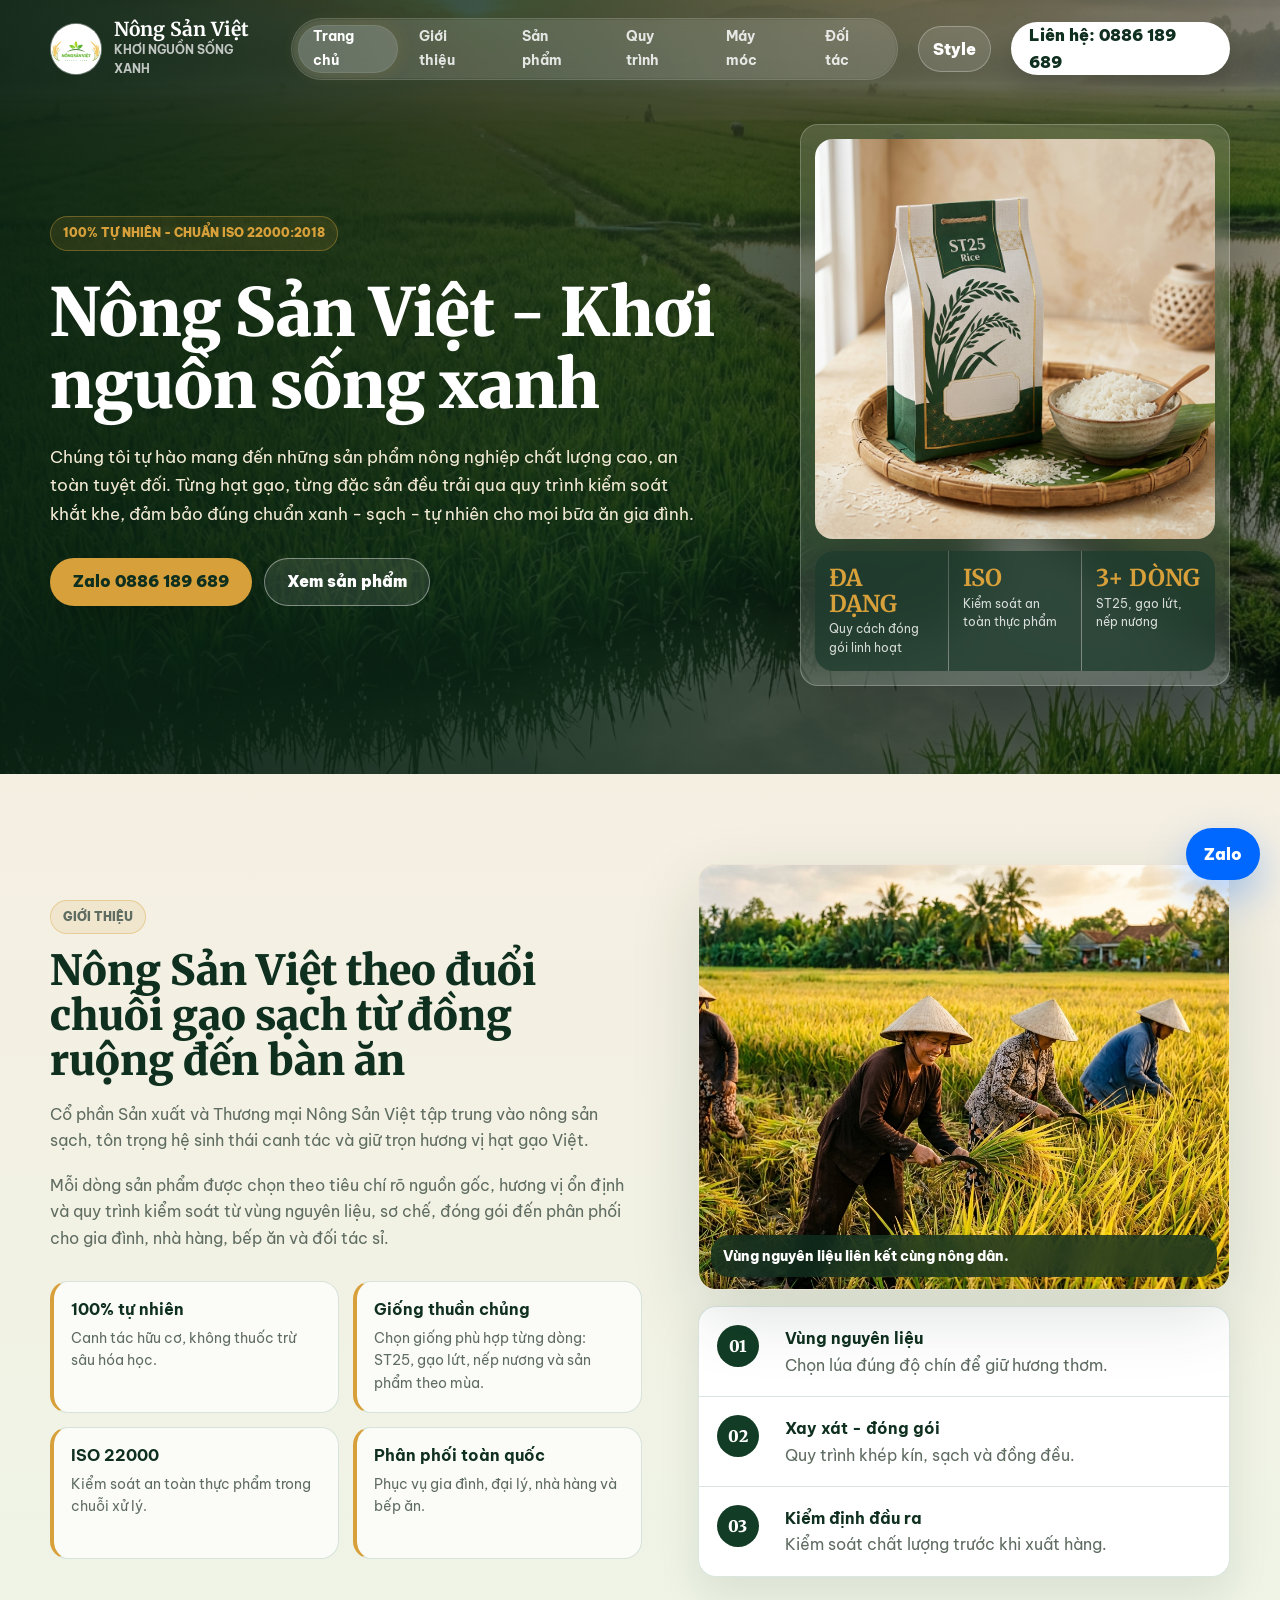
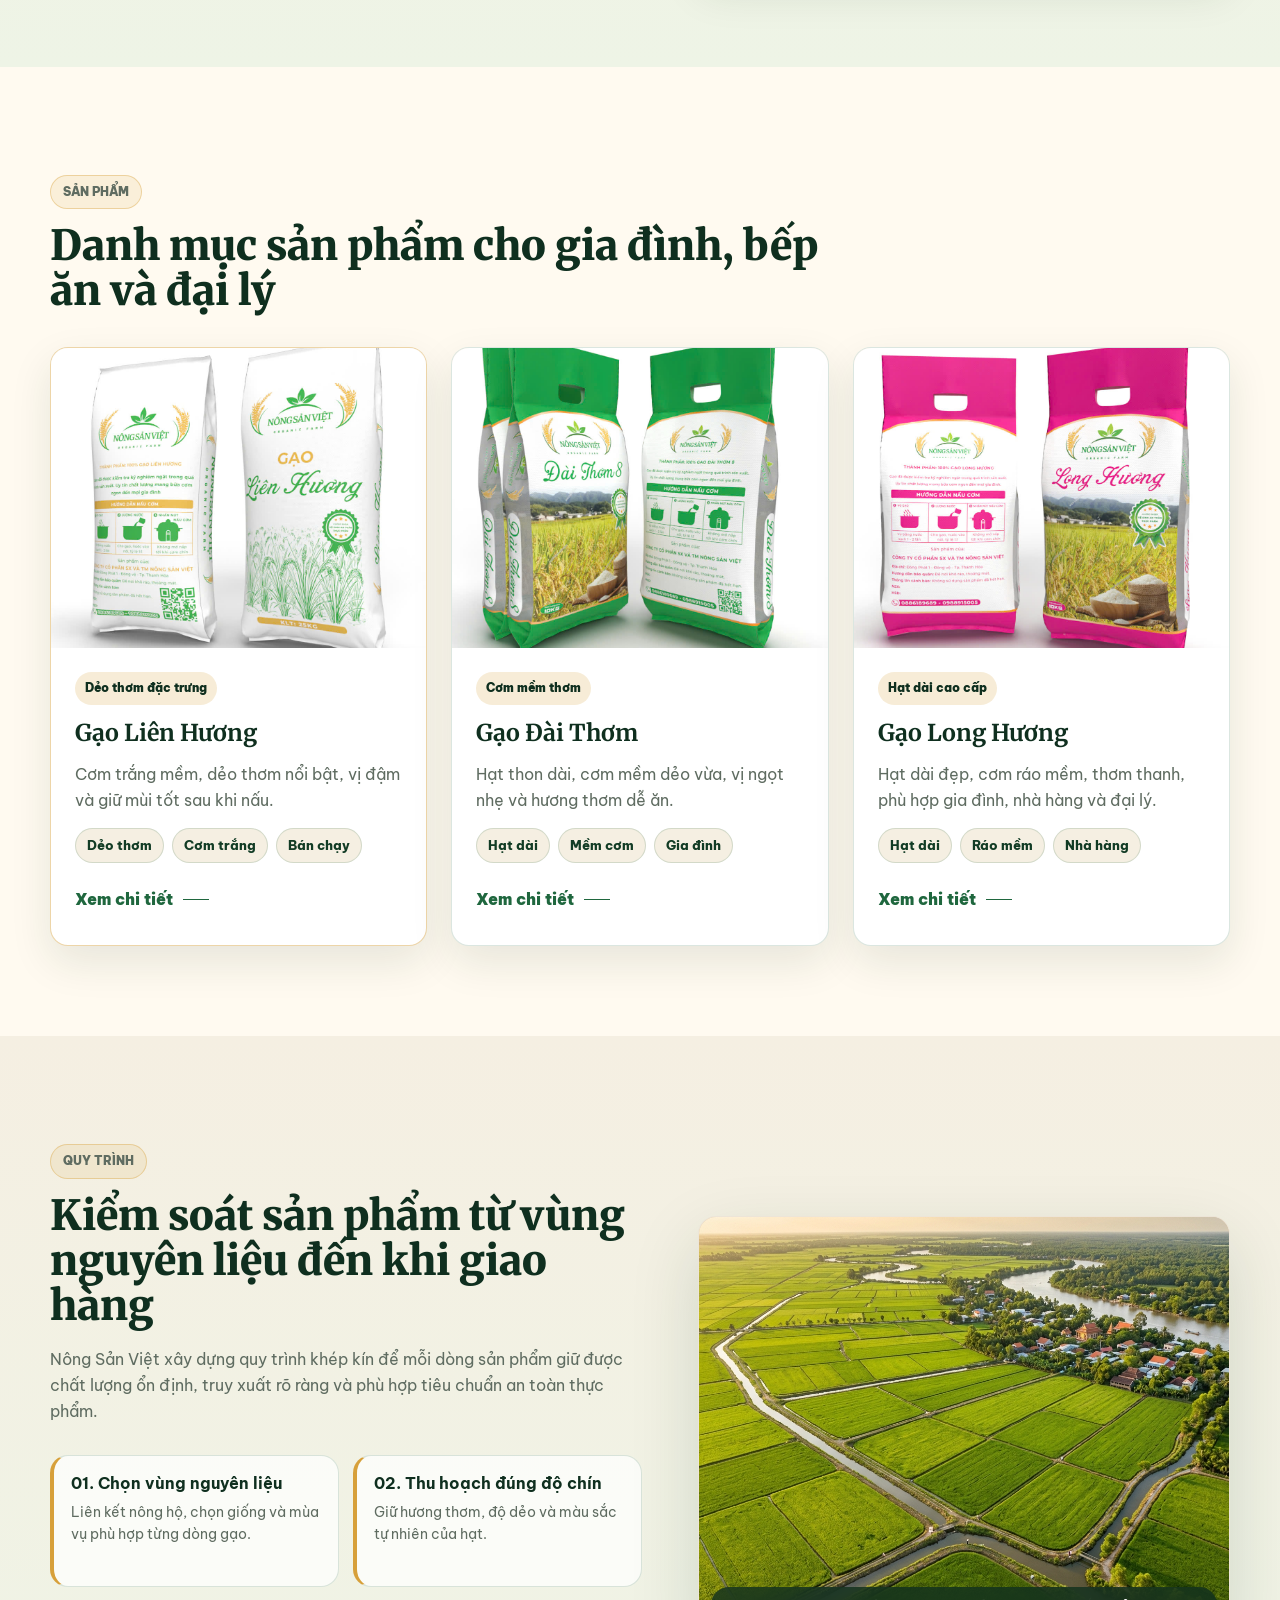
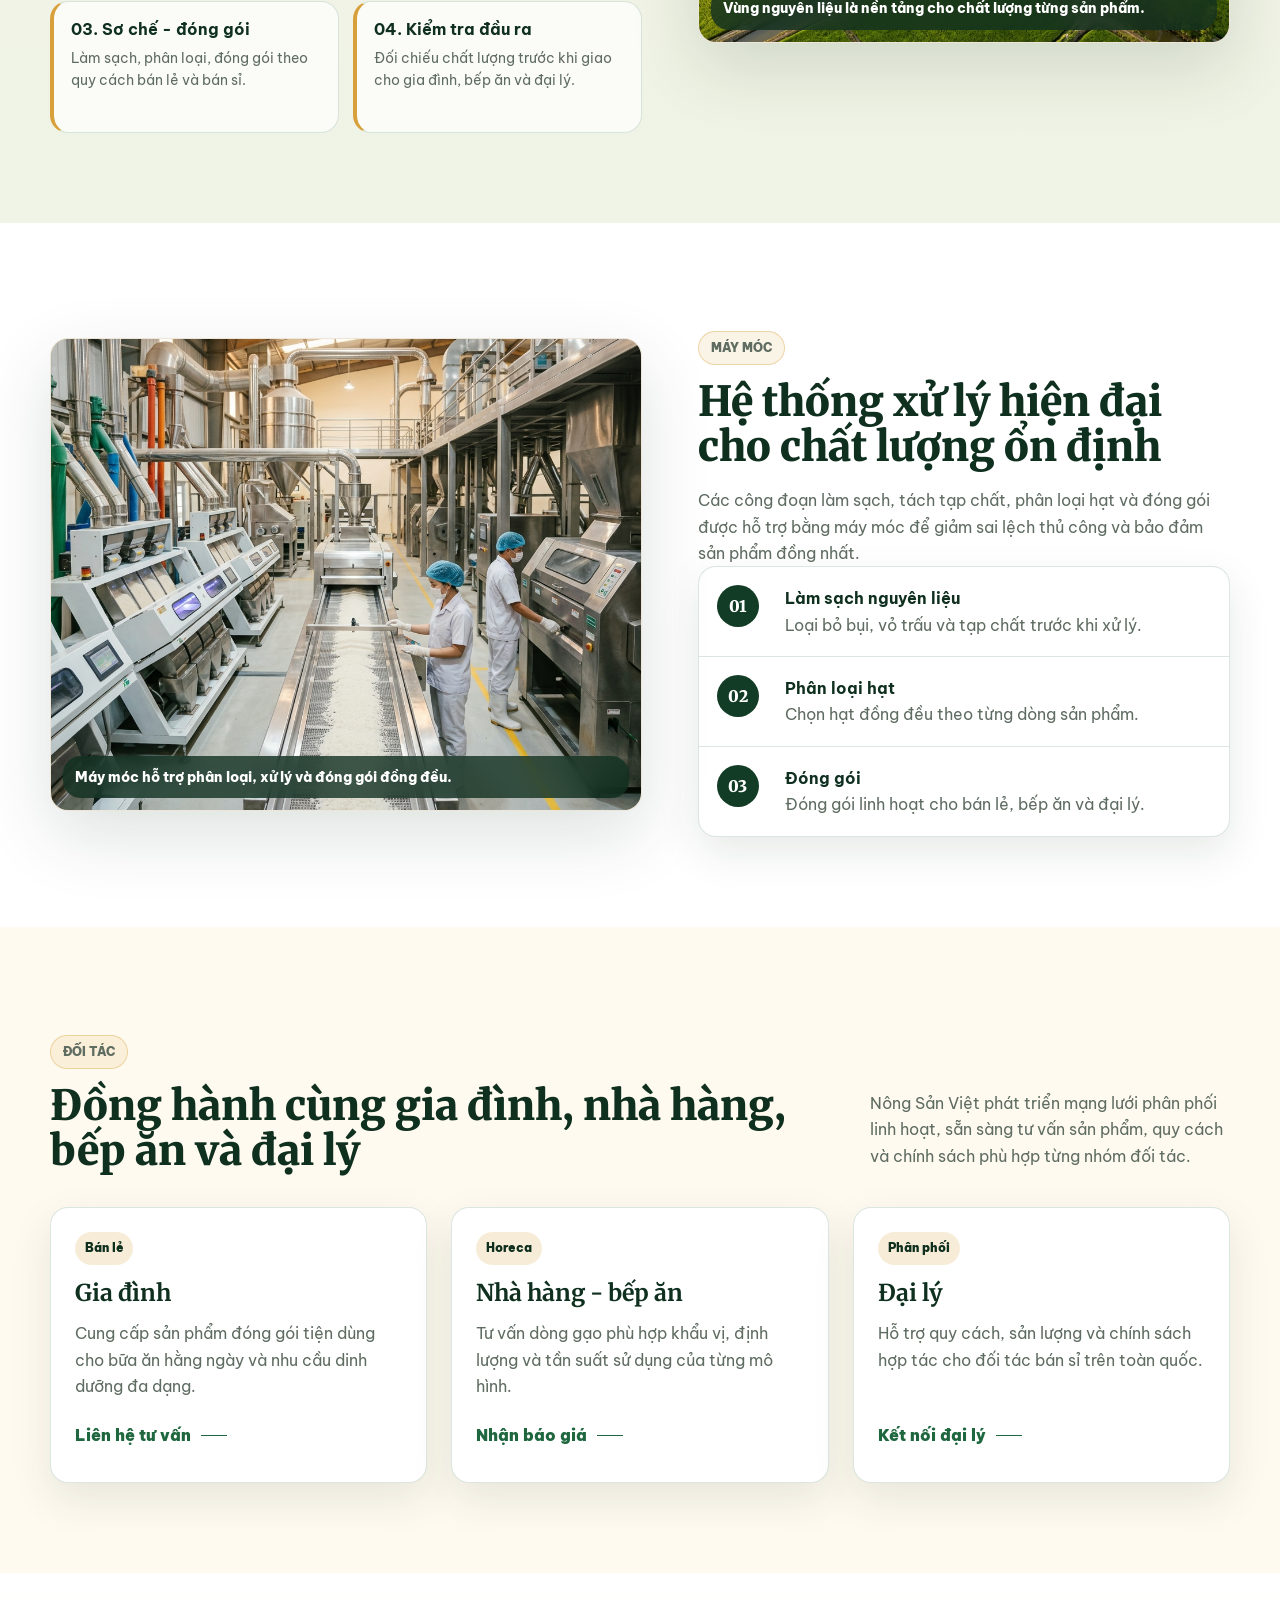
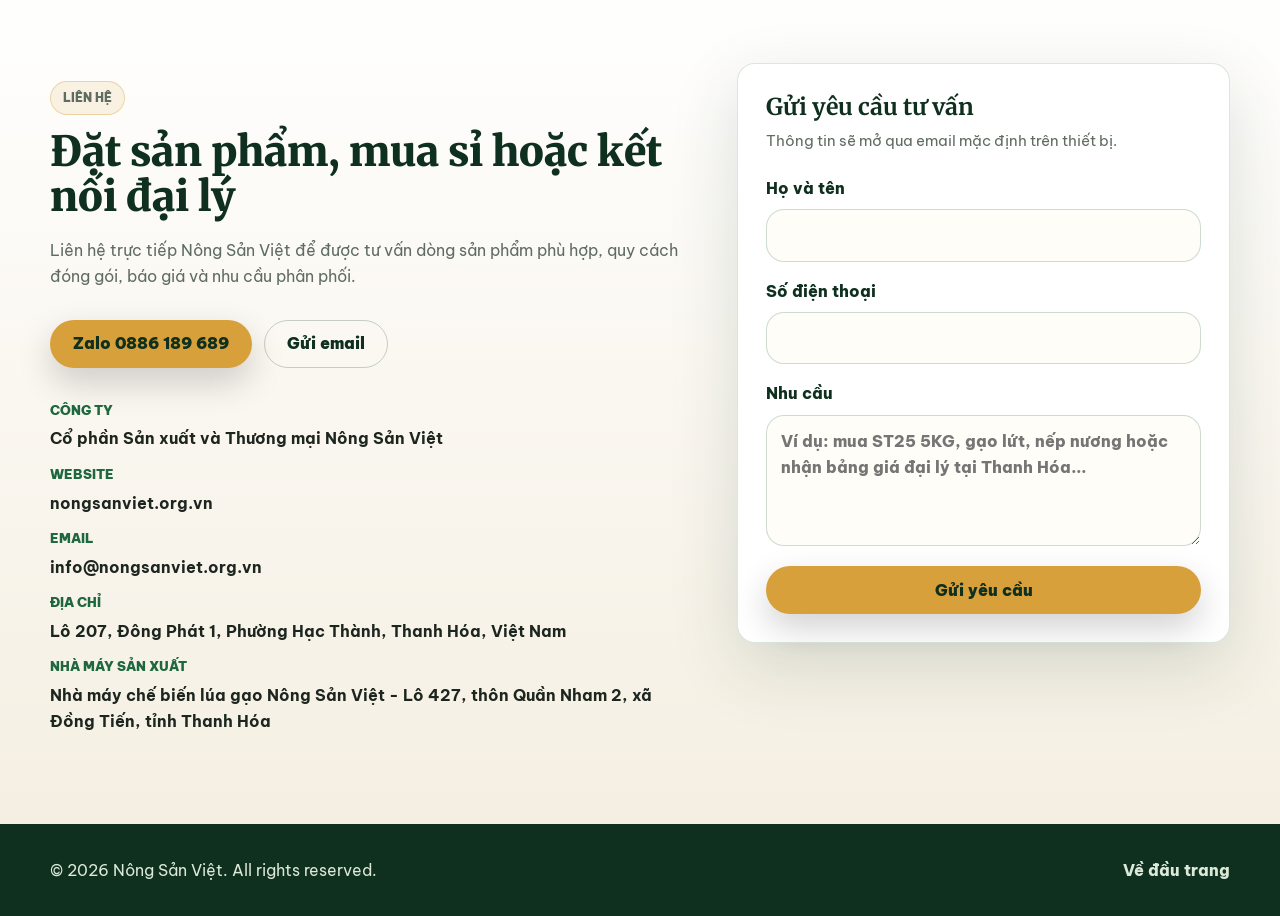
==== commit 28e31553: "ok" ====
--- a/index.html
+++ b/index.html
@@ -38,7 +38,7 @@
         <img src="images/logo.svg" alt="Logo Nông Sản Việt">
         <span>
           <strong>Nông Sản Việt</strong>
-          <small>Organic Farm</small>
+          <small>Khơi nguồn sống xanh</small>
         </span>
       </a>
 
@@ -83,7 +83,7 @@
       <div class="container hero-grid">
         <div class="hero-copy reveal">
           <p class="eyebrow">100% tự nhiên - chuẩn ISO 22000:2018</p>
-          <h1 id="home-title">Nông Sản Việt - Nông sản sạch cho người Việt</h1>
+          <h1 id="home-title">Nông Sản Việt - Khơi nguồn sống xanh</h1>
           <p class="hero-lead">Chúng tôi tự hào mang đến những sản phẩm nông nghiệp chất lượng cao, an toàn tuyệt đối. Từng hạt gạo, từng đặc sản đều trải qua quy trình kiểm soát khắt khe, đảm bảo đúng chuẩn xanh - sạch - tự nhiên cho mọi bữa ăn gia đình.</p>
           <div class="hero-actions" aria-label="Hành động chính">
             <a class="btn btn-primary" href="https://zalo.me/84886189689" target="_blank" rel="noopener">Zalo 0886 189 689</a>
@@ -301,6 +301,10 @@
             <div>
               <dt>Địa chỉ</dt>
               <dd>Lô 207, Đông Phát 1, Phường Hạc Thành, Thanh Hóa, Việt Nam</dd>
+            </div>
+            <div>
+              <dt>Nhà máy sản xuất</dt>
+              <dd>Nhà máy chế biến lúa gạo Nông Sản Việt - Lô 427, thôn Quần Nham 2, xã Đồng Tiến, tỉnh Thanh Hóa</dd>
             </div>
           </dl>
         </div>
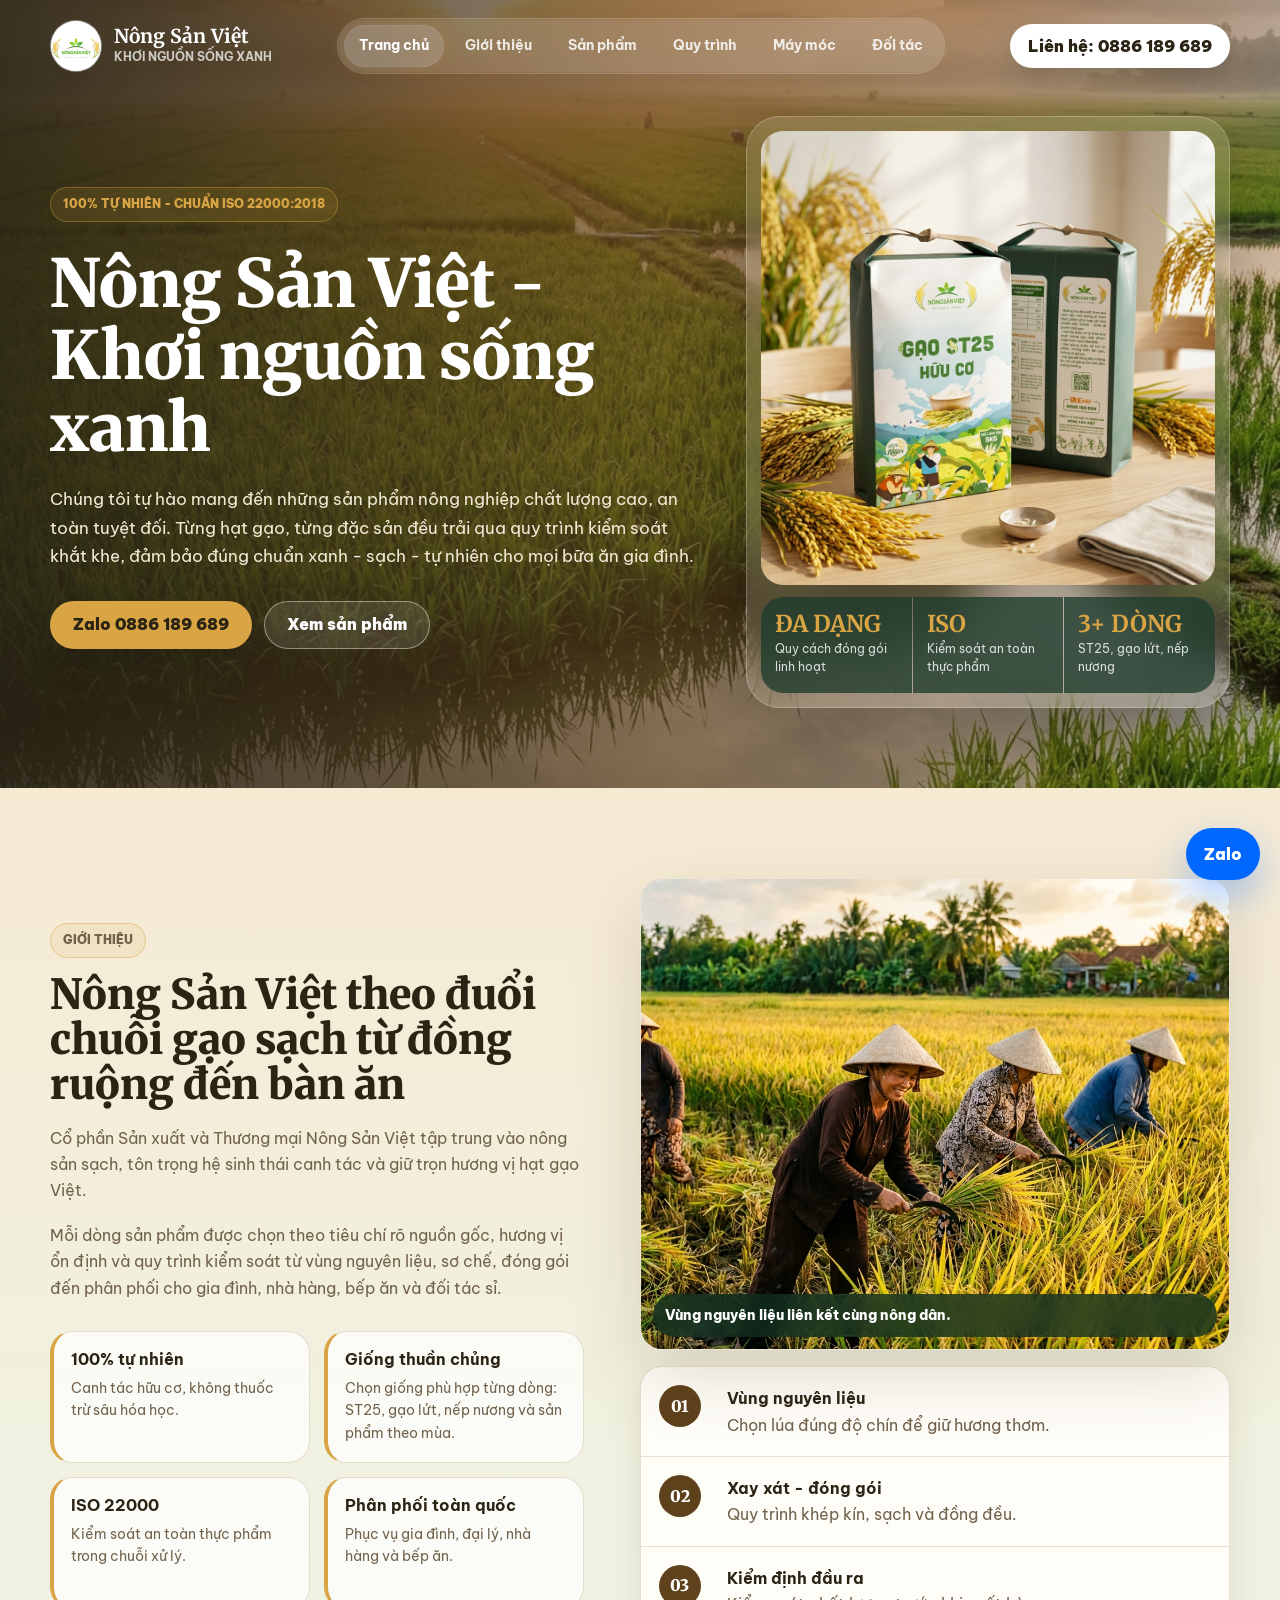
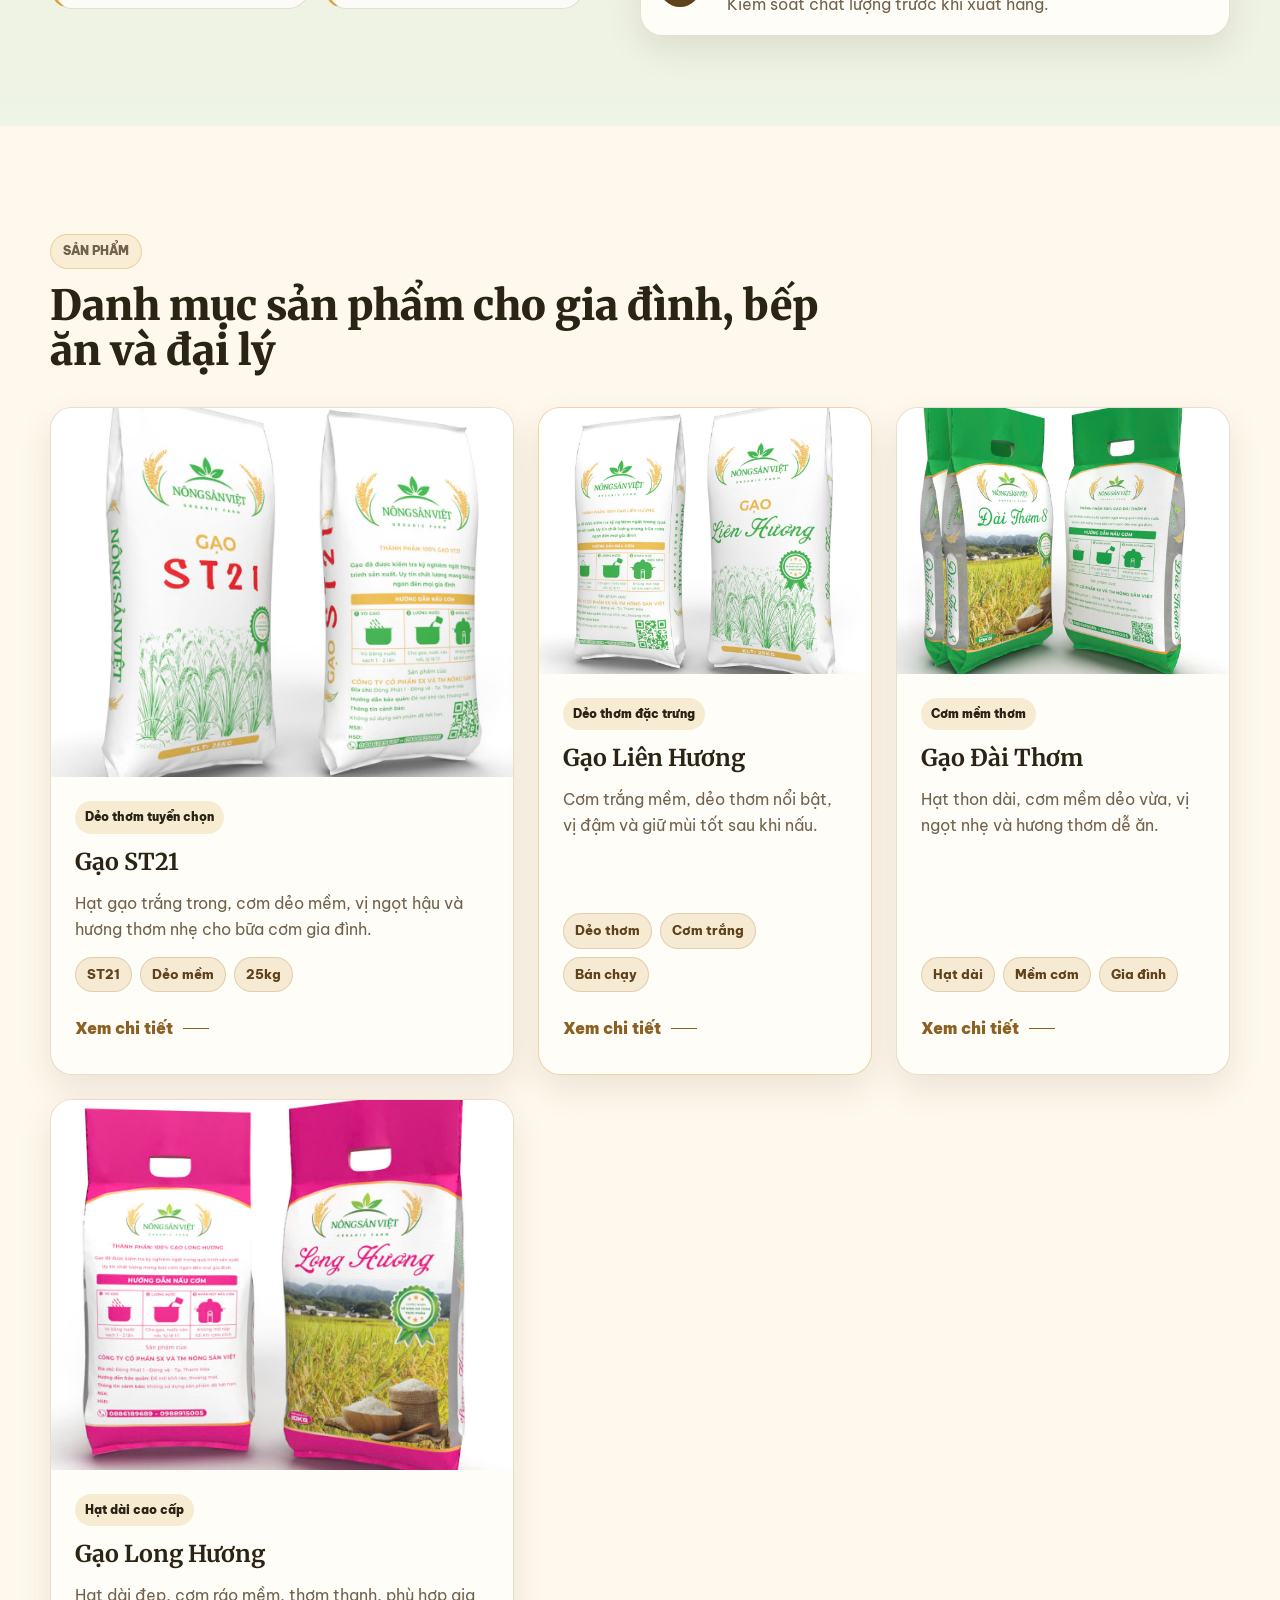
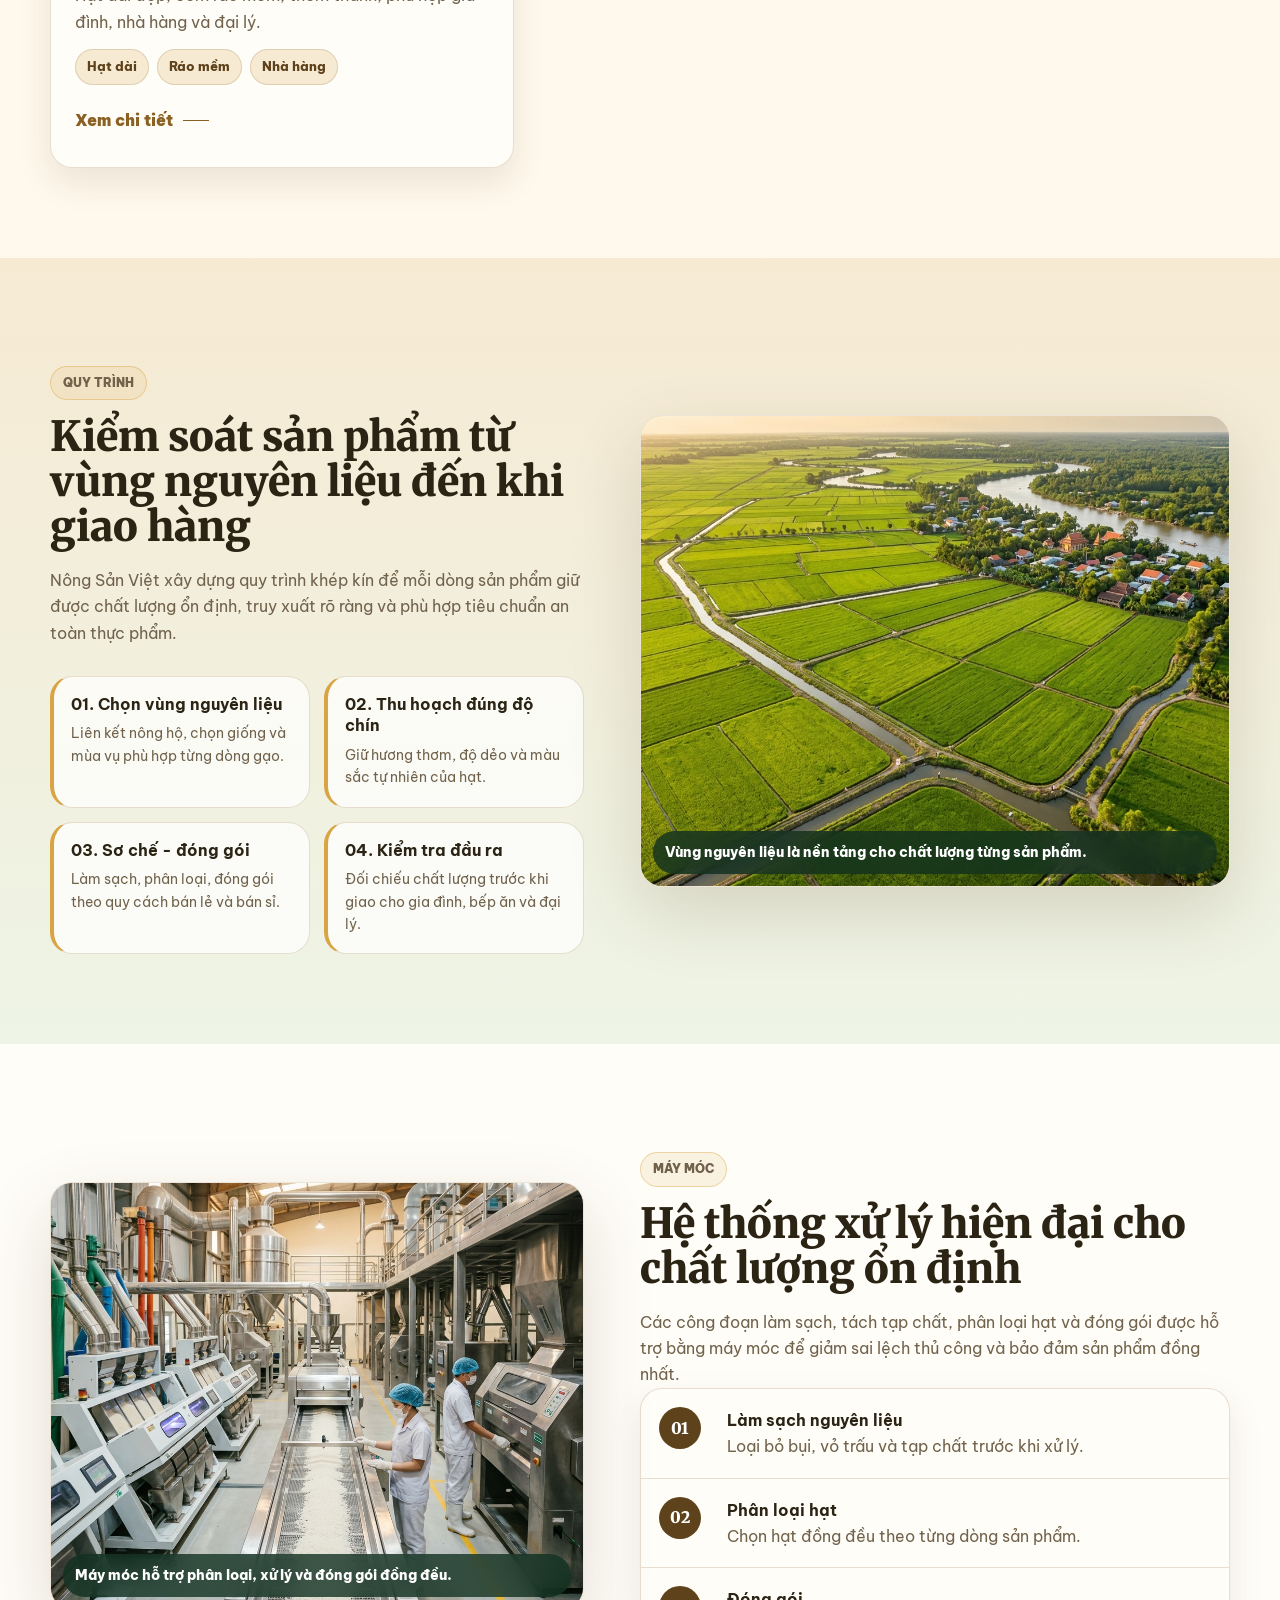
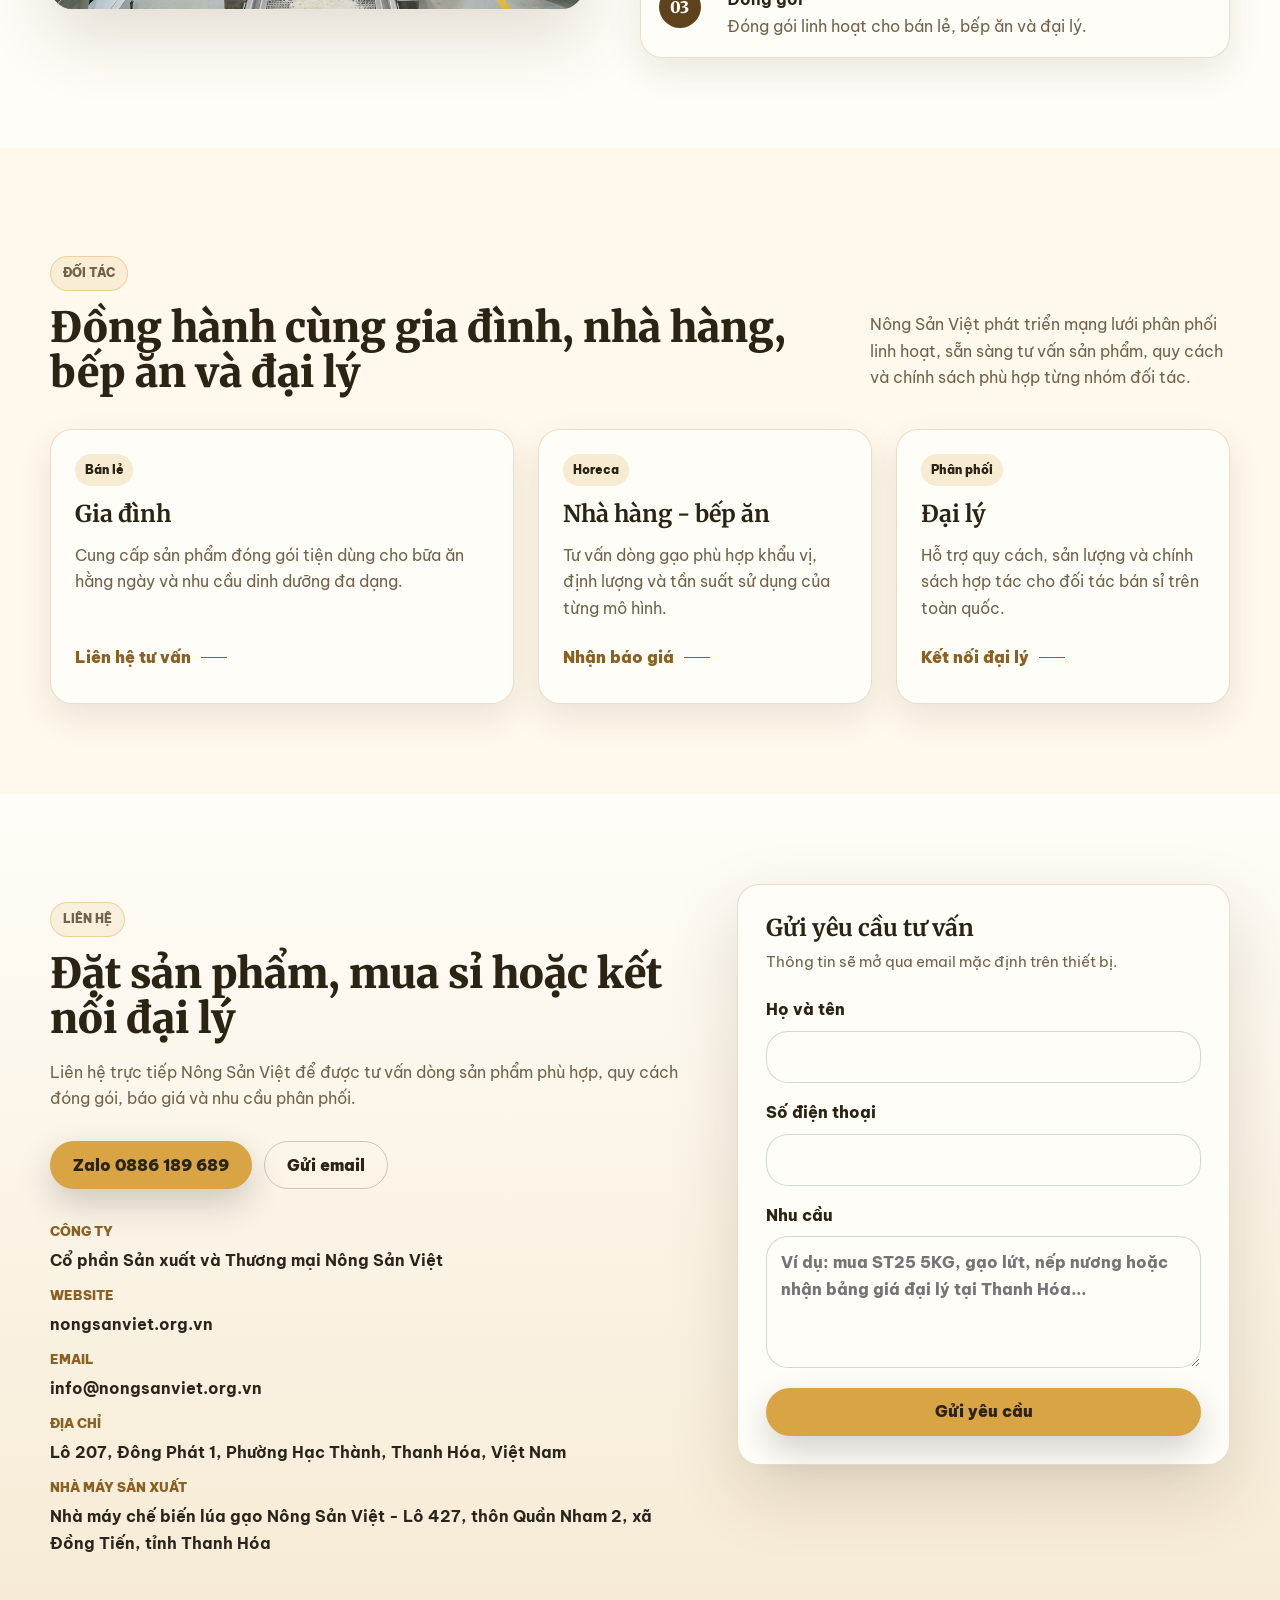
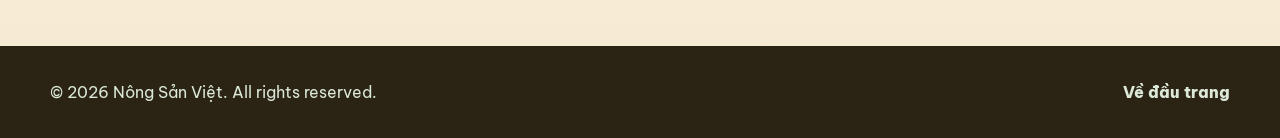
==== commit 4888b75c: "ok" ====
--- a/index.html
+++ b/index.html
@@ -1,347 +1,639 @@
-<!doctype html>
-<html lang="vi">
-<head>
-  <meta charset="utf-8">
-  <meta name="viewport" content="width=device-width, initial-scale=1">
-  <title>Nông Sản Việt - Danh mục gạo sạch và nông sản Việt</title>
-  <link rel="canonical" href="https://asonlv2002.github.io/nong-san-viet-html/index.html">
-  <meta name="description" content="Landing page Nông Sản Việt giới thiệu danh mục gạo sạch và nông sản tuyển chọn, canh tác tự nhiên, chuẩn ISO 22000:2018 cho gia đình, nhà hàng và đại lý.">
-  <meta property="og:type" content="website">
-  <meta property="og:locale" content="vi_VN">
-  <meta property="og:site_name" content="Nông Sản Việt">
-  <meta property="og:title" content="Nông Sản Việt - Danh mục gạo sạch và nông sản Việt">
-  <meta property="og:description" content="Landing page Nông Sản Việt giới thiệu danh mục gạo sạch và nông sản tuyển chọn, canh tác tự nhiên, chuẩn ISO 22000:2018 cho gia đình, nhà hàng và đại lý.">
-  <meta property="og:url" content="https://asonlv2002.github.io/nong-san-viet-html/index.html">
-  <meta property="og:image" content="https://asonlv2002.github.io/nong-san-viet-html/images/nong_san_viet_hero.png">
-  <meta property="og:image:secure_url" content="https://asonlv2002.github.io/nong-san-viet-html/images/nong_san_viet_hero.png">
-  <meta property="og:image:type" content="image/png">
-  <meta property="og:image:width" content="1200">
-  <meta property="og:image:height" content="630">
-  <meta property="og:image:alt" content="Nông Sản Việt - gạo sạch và nông sản Việt">
-  <meta name="twitter:card" content="summary_large_image">
-  <meta name="twitter:title" content="Nông Sản Việt - Danh mục gạo sạch và nông sản Việt">
-  <meta name="twitter:description" content="Landing page Nông Sản Việt giới thiệu danh mục gạo sạch và nông sản tuyển chọn, canh tác tự nhiên, chuẩn ISO 22000:2018 cho gia đình, nhà hàng và đại lý.">
-  <meta name="twitter:image" content="https://asonlv2002.github.io/nong-san-viet-html/images/nong_san_viet_hero.png">
-  <meta name="theme-color" content="#123c25">
-  <link rel="preconnect" href="https://fonts.googleapis.com">
-  <link rel="preconnect" href="https://fonts.gstatic.com" crossorigin>
-  <link href="https://fonts.googleapis.com/css2?family=Be+Vietnam+Pro:wght@400;500;600;700;800&family=Merriweather:wght@700;900&display=swap" rel="stylesheet">
-  <link rel="stylesheet" href="styles.css">
-  <script type="application/ld+json">{"@context":"https://schema.org","@type":"Organization","name":"Nông Sản Việt","url":"https://asonlv2002.github.io/nong-san-viet-html/index.html","logo":"https://asonlv2002.github.io/nong-san-viet-html/images/logo.svg","image":"https://asonlv2002.github.io/nong-san-viet-html/images/nong_san_viet_hero.png","email":"info@nongsanviet.org.vn","telephone":"+84886189689","address":{"@type":"PostalAddress","streetAddress":"Lô 207, Đông Phát 1, Phường Hạc Thành","addressLocality":"Thanh Hóa","addressCountry":"VN"}}</script>
-</head>
-<body>
-  <a class="skip-link" href="index.html">Bỏ qua điều hướng</a>
-
-  <header class="site-header" id="siteHeader">
-    <nav class="container nav-shell" aria-label="Điều hướng chính">
-      <a class="brand" href="index.html" aria-label="Nông Sản Việt - về trang chủ">
-        <img src="images/logo.svg" alt="Logo Nông Sản Việt">
-        <span>
-          <strong>Nông Sản Việt</strong>
-          <small>Khơi nguồn sống xanh</small>
-        </span>
-      </a>
-
-      <button class="nav-toggle" id="navToggle" type="button" aria-label="Mở menu" aria-controls="navLinks" aria-expanded="false">
-        <span></span>
-        <span></span>
-        <span></span>
-      </button>
-
-      <div class="nav-links" id="navLinks">
-        <span class="nav-indicator" aria-hidden="true"></span>
-        <a class="nav-link active" href="index.html">Trang chủ</a>
-        <a class="nav-link" href="gioi-thieu/index.html">Giới thiệu</a>
-        <a class="nav-link" href="sanpham/index.html">Sản phẩm</a>
-        <a class="nav-link" href="quy-trinh/index.html">Quy trình</a>
-        <a class="nav-link" href="may-moc/index.html">Máy móc</a>
-        <a class="nav-link" href="doi-tac/index.html">Đối tác</a>
-      </div>
-
-      <div class="style-switcher" id="styleSwitcher">
-        <button class="style-switcher-toggle" id="styleToggle" type="button" aria-label="Doi phong cach giao dien" aria-controls="styleMenu" aria-expanded="false">Style</button>
-        <div class="style-menu" id="styleMenu" role="group" aria-label="Chon phong cach website">
-          <button type="button" class="style-option" data-style="original">Ban dau</button>
-          <button type="button" class="style-option" data-style="harvest">Lua chin</button>
-          <button type="button" class="style-option" data-style="river">Song nuoc</button>
-          <button type="button" class="style-option" data-style="terracotta">Gach moc</button>
-          <button type="button" class="style-option" data-style="midnight">Dem xanh</button>
-          <button type="button" class="style-option" data-style="editorial">Tap chi</button>
-          <button type="button" class="style-option" data-style="orchard">Vuon som</button>
-          <button type="button" class="style-option" data-style="market">Cho que</button>
-          <button type="button" class="style-option" data-style="seo">SEO ro rang</button>
-          <button type="button" class="style-option" data-style="business">Doanh nghiep</button>
-        </div>
-      </div>
-      <a class="nav-phone" href="tel:0886189689">Liên hệ: 0886 189 689</a>
-    </nav>
-  </header>
-
-  <main>
-    <section class="hero" id="home" aria-labelledby="home-title">
-      <div class="hero-shade" aria-hidden="true"></div>
-      <div class="container hero-grid">
-        <div class="hero-copy reveal">
-          <p class="eyebrow">100% tự nhiên - chuẩn ISO 22000:2018</p>
-          <h1 id="home-title">Nông Sản Việt - Khơi nguồn sống xanh</h1>
-          <p class="hero-lead">Chúng tôi tự hào mang đến những sản phẩm nông nghiệp chất lượng cao, an toàn tuyệt đối. Từng hạt gạo, từng đặc sản đều trải qua quy trình kiểm soát khắt khe, đảm bảo đúng chuẩn xanh - sạch - tự nhiên cho mọi bữa ăn gia đình.</p>
-          <div class="hero-actions" aria-label="Hành động chính">
-            <a class="btn btn-primary" href="https://zalo.me/84886189689" target="_blank" rel="noopener">Zalo 0886 189 689</a>
-            <a class="btn btn-secondary" href="sanpham/index.html">Xem sản phẩm</a>
-          </div>
-        </div>
-
-        <aside class="hero-product reveal" aria-label="Danh mục sản phẩm Nông Sản Việt nổi bật">
-          <img src="images/st25-premium-rice-packaging.png" alt="Các sản phẩm gạo sạch Nông Sản Việt trên mâm cơm" width="1024" height="1024">
-          <div class="hero-facts">
-            <div>
-              <strong>ĐA DẠNG</strong>
-              <span>Quy cách đóng gói linh hoạt</span>
-            </div>
-            <div>
-              <strong>ISO</strong>
-              <span>Kiểm soát an toàn thực phẩm</span>
-            </div>
-            <div>
-              <strong>3+ DÒNG</strong>
-              <span>ST25, gạo lứt, nếp nương</span>
-            </div>
-          </div>
-        </aside>
-      </div>
-    </section>
-
-    <section class="section about-section" id="about" aria-labelledby="about-title">
-      <div class="container about-grid">
-        <div class="about-copy reveal">
-          <p class="eyebrow">Giới thiệu</p>
-          <h2 id="about-title">Nông Sản Việt theo đuổi chuỗi gạo sạch từ đồng ruộng đến bàn ăn</h2>
-          <p>Cổ phần Sản xuất và Thương mại Nông Sản Việt tập trung vào nông sản sạch, tôn trọng hệ sinh thái canh tác và giữ trọn hương vị hạt gạo Việt.</p>
-          <p>Mỗi dòng sản phẩm được chọn theo tiêu chí rõ nguồn gốc, hương vị ổn định và quy trình kiểm soát từ vùng nguyên liệu, sơ chế, đóng gói đến phân phối cho gia đình, nhà hàng, bếp ăn và đối tác sỉ.</p>
-
-          <div class="value-grid" aria-label="Điểm mạnh Nông Sản Việt">
-            <div class="value-item">
-              <strong>100% tự nhiên</strong>
-              <span>Canh tác hữu cơ, không thuốc trừ sâu hóa học.</span>
-            </div>
-            <div class="value-item">
-              <strong>Giống thuần chủng</strong>
-              <span>Chọn giống phù hợp từng dòng: ST25, gạo lứt, nếp nương và sản phẩm theo mùa.</span>
-            </div>
-            <div class="value-item">
-              <strong>ISO 22000</strong>
-              <span>Kiểm soát an toàn thực phẩm trong chuỗi xử lý.</span>
-            </div>
-            <div class="value-item">
-              <strong>Phân phối toàn quốc</strong>
-              <span>Phục vụ gia đình, đại lý, nhà hàng và bếp ăn.</span>
-            </div>
-          </div>
-        </div>
-
-        <div class="about-media reveal">
-          <figure class="image-frame">
-            <img src="images/organic-rice-farmers-harvest.png" alt="Nông dân thu hoạch lúa trên cánh đồng" loading="lazy" width="1024" height="1024">
-            <figcaption>Vùng nguyên liệu liên kết cùng nông dân.</figcaption>
-          </figure>
-          <div class="process-list" aria-label="Quy trình chính">
-            <div>
-              <span>01</span>
-              <p><strong>Vùng nguyên liệu</strong> Chọn lúa đúng độ chín để giữ hương thơm.</p>
-            </div>
-            <div>
-              <span>02</span>
-              <p><strong>Xay xát - đóng gói</strong> Quy trình khép kín, sạch và đồng đều.</p>
-            </div>
-            <div>
-              <span>03</span>
-              <p><strong>Kiểm định đầu ra</strong> Kiểm soát chất lượng trước khi xuất hàng.</p>
-            </div>
-          </div>
-        </div>
-      </div>
-    </section>
-
-
-    <section class="section product-section" id="products" aria-labelledby="products-title">
-      <div class="container">
-        <div class="section-heading split-heading reveal">
-          <div>
-            <p class="eyebrow">Sản phẩm</p>
-            <h2 id="products-title">Danh mục sản phẩm cho gia đình, bếp ăn và đại lý</h2>
-          </div>
-        </div>
-
-        <div class="product-grid">
-          <article class="product-card product-card-primary reveal">
-            <div class="product-media">
-              <img src="images/gao_lien_huong.jpg" alt="Gạo Liên Hương Nông Sản Việt" loading="lazy" width="1024" height="1024">
-            </div>
-            <div class="product-body">
-              <span class="tag">Dẻo thơm đặc trưng</span>
-              <h3>Gạo Liên Hương</h3>
-              <p>Cơm trắng mềm, dẻo thơm nổi bật, vị đậm và giữ mùi tốt sau khi nấu.</p>
-              <div class="chip-row"><span>Dẻo thơm</span><span>Cơm trắng</span><span>Bán chạy</span></div>
-              <a class="text-link" href="sanpham/gao-lien-huong/index.html">Xem chi tiết</a>
-            </div>
-          </article>
-
-          <article class="product-card reveal">
-            <div class="product-media">
-              <img src="images/gao_dai_thom.jpg" alt="Gạo Đài Thơm Nông Sản Việt" loading="lazy" width="1024" height="1024">
-            </div>
-            <div class="product-body">
-              <span class="tag">Cơm mềm thơm</span>
-              <h3>Gạo Đài Thơm</h3>
-              <p>Hạt thon dài, cơm mềm dẻo vừa, vị ngọt nhẹ và hương thơm dễ ăn.</p>
-              <div class="chip-row"><span>Hạt dài</span><span>Mềm cơm</span><span>Gia đình</span></div>
-              <a class="text-link" href="sanpham/gao-dai-thom/index.html">Xem chi tiết</a>
-            </div>
-          </article>
-
-          <article class="product-card reveal">
-            <div class="product-media">
-              <img src="images/gao_long_huong.jpg" alt="Gạo Long Hương Nông Sản Việt" loading="lazy" width="1024" height="1024">
-            </div>
-            <div class="product-body">
-              <span class="tag">Hạt dài cao cấp</span>
-              <h3>Gạo Long Hương</h3>
-              <p>Hạt dài đẹp, cơm ráo mềm, thơm thanh, phù hợp gia đình, nhà hàng và đại lý.</p>
-              <div class="chip-row"><span>Hạt dài</span><span>Ráo mềm</span><span>Nhà hàng</span></div>
-              <a class="text-link" href="sanpham/gao-long-huong/index.html">Xem chi tiết</a>
-            </div>
-          </article>        </div>
-      </div>
-    </section>
-    <section class="section process-section" id="process" aria-labelledby="process-title">
-      <div class="container about-grid">
-        <div class="about-copy reveal">
-          <p class="eyebrow">Quy trình</p>
-          <h2 id="process-title">Kiểm soát sản phẩm từ vùng nguyên liệu đến khi giao hàng</h2>
-          <p>Nông Sản Việt xây dựng quy trình khép kín để mỗi dòng sản phẩm giữ được chất lượng ổn định, truy xuất rõ ràng và phù hợp tiêu chuẩn an toàn thực phẩm.</p>
-          <div class="value-grid" aria-label="Các bước quy trình">
-            <div class="value-item"><strong>01. Chọn vùng nguyên liệu</strong><span>Liên kết nông hộ, chọn giống và mùa vụ phù hợp từng dòng gạo.</span></div>
-            <div class="value-item"><strong>02. Thu hoạch đúng độ chín</strong><span>Giữ hương thơm, độ dẻo và màu sắc tự nhiên của hạt.</span></div>
-            <div class="value-item"><strong>03. Sơ chế - đóng gói</strong><span>Làm sạch, phân loại, đóng gói theo quy cách bán lẻ và bán sỉ.</span></div>
-            <div class="value-item"><strong>04. Kiểm tra đầu ra</strong><span>Đối chiếu chất lượng trước khi giao cho gia đình, bếp ăn và đại lý.</span></div>
-          </div>
-        </div>
-        <div class="about-media reveal">
-          <figure class="image-frame">
-            <img src="images/organic-rice-material-zone.png" alt="Vùng nguyên liệu lúa sạch của Nông Sản Việt" loading="lazy" width="1024" height="1024">
-            <figcaption>Vùng nguyên liệu là nền tảng cho chất lượng từng sản phẩm.</figcaption>
-          </figure>
-        </div>
-      </div>
-    </section>
-
-    <section class="section machinery-section" id="machinery" aria-labelledby="machinery-title">
-      <div class="container about-grid">
-        <div class="about-media reveal">
-          <figure class="image-frame">
-            <img src="images/modern-rice-processing-factory.png" alt="Nhà máy xử lý và đóng gói gạo hiện đại" loading="lazy" width="1024" height="1024">
-            <figcaption>Máy móc hỗ trợ phân loại, xử lý và đóng gói đồng đều.</figcaption>
-          </figure>
-        </div>
-        <div class="about-copy reveal">
-          <p class="eyebrow">Máy móc</p>
-          <h2 id="machinery-title">Hệ thống xử lý hiện đại cho chất lượng ổn định</h2>
-          <p>Các công đoạn làm sạch, tách tạp chất, phân loại hạt và đóng gói được hỗ trợ bằng máy móc để giảm sai lệch thủ công và bảo đảm sản phẩm đồng nhất.</p>
-          <div class="process-list" aria-label="Hạng mục máy móc">
-            <div><span>01</span><p><strong>Làm sạch nguyên liệu</strong> Loại bỏ bụi, vỏ trấu và tạp chất trước khi xử lý.</p></div>
-            <div><span>02</span><p><strong>Phân loại hạt</strong> Chọn hạt đồng đều theo từng dòng sản phẩm.</p></div>
-            <div><span>03</span><p><strong>Đóng gói</strong> Đóng gói linh hoạt cho bán lẻ, bếp ăn và đại lý.</p></div>
-          </div>
-        </div>
-      </div>
-    </section>
-
-    <section class="section partners-section" id="partners" aria-labelledby="partners-title">
-      <div class="container">
-        <div class="section-heading split-heading reveal">
-          <div>
-            <p class="eyebrow">Đối tác</p>
-            <h2 id="partners-title">Đồng hành cùng gia đình, nhà hàng, bếp ăn và đại lý</h2>
-          </div>
-          <p>Nông Sản Việt phát triển mạng lưới phân phối linh hoạt, sẵn sàng tư vấn sản phẩm, quy cách và chính sách phù hợp từng nhóm đối tác.</p>
-        </div>
-        <div class="product-grid partner-grid">
-          <article class="product-card reveal"><div class="product-body"><span class="tag">Bán lẻ</span><h3>Gia đình</h3><p>Cung cấp sản phẩm đóng gói tiện dùng cho bữa ăn hằng ngày và nhu cầu dinh dưỡng đa dạng.</p><a class="text-link" href="#contact">Liên hệ tư vấn</a></div></article>
-          <article class="product-card reveal"><div class="product-body"><span class="tag">Horeca</span><h3>Nhà hàng - bếp ăn</h3><p>Tư vấn dòng gạo phù hợp khẩu vị, định lượng và tần suất sử dụng của từng mô hình.</p><a class="text-link" href="#contact">Nhận báo giá</a></div></article>
-          <article class="product-card reveal"><div class="product-body"><span class="tag">Phân phối</span><h3>Đại lý</h3><p>Hỗ trợ quy cách, sản lượng và chính sách hợp tác cho đối tác bán sỉ trên toàn quốc.</p><a class="text-link" href="#contact">Kết nối đại lý</a></div></article>
-        </div>
-      </div>
-    </section>
-
-    <section class="section contact-section" id="contact" aria-labelledby="contact-title">
-      <div class="container contact-grid">
-        <div class="contact-copy reveal">
-          <p class="eyebrow">Liên hệ</p>
-          <h2 id="contact-title">Đặt sản phẩm, mua sỉ hoặc kết nối đại lý</h2>
-          <p>Liên hệ trực tiếp Nông Sản Việt để được tư vấn dòng sản phẩm phù hợp, quy cách đóng gói, báo giá và nhu cầu phân phối.</p>
-
-          <div class="contact-actions">
-            <a class="btn btn-primary" href="https://zalo.me/84886189689" target="_blank" rel="noopener">Zalo 0886 189 689</a>
-            <a class="btn btn-outline-dark" href="mailto:info@nongsanviet.org.vn">Gửi email</a>
-          </div>
-
-          <dl class="contact-list">
-            <div>
-              <dt>Công ty</dt>
-              <dd>Cổ phần Sản xuất và Thương mại Nông Sản Việt</dd>
-            </div>
-            <div>
-              <dt>Website</dt>
-              <dd><a href="https://nongsanviet.org.vn" target="_blank" rel="noopener">nongsanviet.org.vn</a></dd>
-            </div>
-            <div>
-              <dt>Email</dt>
-              <dd><a href="mailto:info@nongsanviet.org.vn">info@nongsanviet.org.vn</a></dd>
-            </div>
-            <div>
-              <dt>Địa chỉ</dt>
-              <dd>Lô 207, Đông Phát 1, Phường Hạc Thành, Thanh Hóa, Việt Nam</dd>
-            </div>
-            <div>
-              <dt>Nhà máy sản xuất</dt>
-              <dd>Nhà máy chế biến lúa gạo Nông Sản Việt - Lô 427, thôn Quần Nham 2, xã Đồng Tiến, tỉnh Thanh Hóa</dd>
-            </div>
-          </dl>
-        </div>
-
-        <form class="contact-form reveal" action="mailto:info@nongsanviet.org.vn" method="post" enctype="text/plain">
-          <div class="form-heading">
-            <h3>Gửi yêu cầu tư vấn</h3>
-            <p>Thông tin sẽ mở qua email mặc định trên thiết bị.</p>
-          </div>
-
-          <label>
-            Họ và tên
-            <input type="text" name="name" autocomplete="name" required>
-          </label>
-          <label>
-            Số điện thoại
-            <input type="tel" name="phone" autocomplete="tel" required>
-          </label>
-          <label>
-            Nhu cầu
-            <textarea name="message" rows="4" placeholder="Ví dụ: mua ST25 5KG, gạo lứt, nếp nương hoặc nhận bảng giá đại lý tại Thanh Hóa..." required></textarea>
-          </label>
-          <button class="btn btn-primary" type="submit">Gửi yêu cầu</button>
-        </form>
-      </div>
-    </section>
-  </main>
-
-  <footer class="site-footer">
-    <div class="container footer-row">
-      <p>© 2026 Nông Sản Việt. All rights reserved.</p>
-      <a href="index.html">Về đầu trang</a>
-    </div>
-  </footer>
-
-  <a class="floating-contact" href="https://zalo.me/84886189689" target="_blank" rel="noopener" aria-label="Mo Zalo Nong San Viet qua so 0886 189 689">Zalo</a>
-
-  <script src="script.js"></script>
-</body>
-</html>
+<!doctype html>
+
+<html lang="vi">
+
+<head>
+
+  <meta charset="utf-8">
+
+  <meta name="viewport" content="width=device-width, initial-scale=1">
+
+  <title>Nông Sản Việt - Khơi nguồn sống xanh</title>
+
+  <link rel="canonical" href="https://asonlv2002.github.io/nong-san-viet-html/index.html">
+
+  <meta name="description" content="Nông Sản Việt - Khơi nguồn sống xanh, cung cấp các dòng gạo sạch, chất lượng cho gia đình, nhà hàng, bếp ăn và đại lý.">
+
+  <meta property="og:type" content="website">
+
+  <meta property="og:locale" content="vi_VN">
+
+  <meta property="og:site_name" content="Nông Sản Việt">
+
+  <meta property="og:title" content="Nông Sản Việt - Khơi nguồn sống xanh">
+
+  <meta property="og:description" content="Nông Sản Việt - Khơi nguồn sống xanh, cung cấp các dòng gạo sạch, chất lượng cho gia đình, nhà hàng, bếp ăn và đại lý.">
+
+  <meta property="og:url" content="https://asonlv2002.github.io/nong-san-viet-html/index.html">
+
+  <meta property="og:image" content="https://asonlv2002.github.io/nong-san-viet-html/images/st25-premium-rice-packaging.png">
+
+  <meta property="og:image:secure_url" content="https://asonlv2002.github.io/nong-san-viet-html/images/st25-premium-rice-packaging.png">
+
+  <meta property="og:image:type" content="image/png">
+
+  <meta property="og:image:width" content="1024">
+
+  <meta property="og:image:height" content="1024">
+
+  <meta property="og:image:alt" content="Nông Sản Việt - Khơi nguồn sống xanh">
+
+  <meta name="twitter:card" content="summary_large_image">
+
+  <meta name="twitter:title" content="Nông Sản Việt - Khơi nguồn sống xanh">
+
+  <meta name="twitter:description" content="Nông Sản Việt - Khơi nguồn sống xanh, cung cấp các dòng gạo sạch, chất lượng cho gia đình, nhà hàng, bếp ăn và đại lý.">
+
+  <meta name="twitter:image" content="https://asonlv2002.github.io/nong-san-viet-html/images/st25-premium-rice-packaging.png">
+
+  <meta name="theme-color" content="#123c25">
+
+  <link rel="preconnect" href="https://fonts.googleapis.com">
+
+  <link rel="preconnect" href="https://fonts.gstatic.com" crossorigin>
+
+  <link href="https://fonts.googleapis.com/css2?family=Be+Vietnam+Pro:wght@400;500;600;700;800&family=Merriweather:wght@700;900&display=swap" rel="stylesheet">
+
+  <link rel="stylesheet" href="styles.css">
+
+  <script type="application/ld+json">{"@context":"https://schema.org","@type":"Organization","name":"Nông Sản Việt","url":"https://asonlv2002.github.io/nong-san-viet-html/index.html","logo":"https://asonlv2002.github.io/nong-san-viet-html/images/logo.svg","image":"https://asonlv2002.github.io/nong-san-viet-html/images/st25-premium-rice-packaging.png","email":"info@nongsanviet.org.vn","telephone":"+84886189689","address":{"@type":"PostalAddress","streetAddress":"Lô 207, Đông Phát 1, Phường Hạc Thành","addressLocality":"Thanh Hóa","addressCountry":"VN"}}</script>
+
+</head>
+
+<body>
+
+  <a class="skip-link" href="index.html">Bỏ qua điều hướng</a>
+
+  <header class="site-header" id="siteHeader">
+
+    <nav class="container nav-shell" aria-label="Điều hướng chính">
+
+      <a class="brand" href="index.html" aria-label="Nông Sản Việt - về trang chủ">
+
+        <img src="images/logo.svg" alt="Logo Nông Sản Việt">
+
+        <span>
+
+          <strong>Nông Sản Việt</strong>
+
+          <small>Khơi nguồn sống xanh</small>
+
+        </span>
+
+      </a>
+
+      <button class="nav-toggle" id="navToggle" type="button" aria-label="Mở menu" aria-controls="navLinks" aria-expanded="false">
+
+        <span></span>
+
+        <span></span>
+
+        <span></span>
+
+      </button>
+
+      <div class="nav-links" id="navLinks">
+
+        <span class="nav-indicator" aria-hidden="true"></span>
+
+        <a class="nav-link active" href="index.html">Trang chủ</a>
+
+        <a class="nav-link" href="gioi-thieu/index.html">Giới thiệu</a>
+
+        <a class="nav-link" href="sanpham/index.html">Sản phẩm</a>
+
+        <a class="nav-link" href="quy-trinh/index.html">Quy trình</a>
+
+        <a class="nav-link" href="may-moc/index.html">Máy móc</a>
+
+        <a class="nav-link" href="doi-tac/index.html">Đối tác</a>
+
+      </div>
+
+      <a class="nav-phone" href="tel:0886189689">Liên hệ: 0886 189 689</a>
+
+    </nav>
+
+  </header>
+
+  <main>
+
+    <section class="hero" id="home" aria-labelledby="home-title">
+
+      <div class="hero-shade" aria-hidden="true"></div>
+
+      <div class="container hero-grid">
+
+        <div class="hero-copy reveal">
+
+          <p class="eyebrow">100% tự nhiên - chuẩn ISO 22000:2018</p>
+
+          <h1 id="home-title">Nông Sản Việt - Khơi nguồn sống xanh</h1>
+
+          <p class="hero-lead">Chúng tôi tự hào mang đến những sản phẩm nông nghiệp chất lượng cao, an toàn tuyệt đối. Từng hạt gạo, từng đặc sản đều trải qua quy trình kiểm soát khắt khe, đảm bảo đúng chuẩn xanh - sạch - tự nhiên cho mọi bữa ăn gia đình.</p>
+
+          <div class="hero-actions" aria-label="Hành động chính">
+
+            <a class="btn btn-primary" href="https://zalo.me/84886189689" target="_blank" rel="noopener">Zalo 0886 189 689</a>
+
+            <a class="btn btn-secondary" href="sanpham/index.html">Xem sản phẩm</a>
+
+          </div>
+
+        </div>
+
+        <aside class="hero-product reveal" aria-label="Danh mục sản phẩm Nông Sản Việt nổi bật">
+
+          <img src="images/st25-premium-rice-packaging.png?v=2" alt="Các sản phẩm gạo sạch Nông Sản Việt trên mâm cơm" width="1024" height="1024">
+
+          <div class="hero-facts">
+
+            <div>
+
+              <strong>ĐA DẠNG</strong>
+
+              <span>Quy cách đóng gói linh hoạt</span>
+
+            </div>
+
+            <div>
+
+              <strong>ISO</strong>
+
+              <span>Kiểm soát an toàn thực phẩm</span>
+
+            </div>
+
+            <div>
+
+              <strong>3+ DÒNG</strong>
+
+              <span>ST25, gạo lứt, nếp nương</span>
+
+            </div>
+
+          </div>
+
+        </aside>
+
+      </div>
+
+    </section>
+
+    <section class="section about-section" id="about" aria-labelledby="about-title">
+
+      <div class="container about-grid">
+
+        <div class="about-copy reveal">
+
+          <p class="eyebrow">Giới thiệu</p>
+
+          <h2 id="about-title">Nông Sản Việt theo đuổi chuỗi gạo sạch từ đồng ruộng đến bàn ăn</h2>
+
+          <p>Cổ phần Sản xuất và Thương mại Nông Sản Việt tập trung vào nông sản sạch, tôn trọng hệ sinh thái canh tác và giữ trọn hương vị hạt gạo Việt.</p>
+
+          <p>Mỗi dòng sản phẩm được chọn theo tiêu chí rõ nguồn gốc, hương vị ổn định và quy trình kiểm soát từ vùng nguyên liệu, sơ chế, đóng gói đến phân phối cho gia đình, nhà hàng, bếp ăn và đối tác sỉ.</p>
+
+          <div class="value-grid" aria-label="Điểm mạnh Nông Sản Việt">
+
+            <div class="value-item">
+
+              <strong>100% tự nhiên</strong>
+
+              <span>Canh tác hữu cơ, không thuốc trừ sâu hóa học.</span>
+
+            </div>
+
+            <div class="value-item">
+
+              <strong>Giống thuần chủng</strong>
+
+              <span>Chọn giống phù hợp từng dòng: ST25, gạo lứt, nếp nương và sản phẩm theo mùa.</span>
+
+            </div>
+
+            <div class="value-item">
+
+              <strong>ISO 22000</strong>
+
+              <span>Kiểm soát an toàn thực phẩm trong chuỗi xử lý.</span>
+
+            </div>
+
+            <div class="value-item">
+
+              <strong>Phân phối toàn quốc</strong>
+
+              <span>Phục vụ gia đình, đại lý, nhà hàng và bếp ăn.</span>
+
+            </div>
+
+          </div>
+
+        </div>
+
+        <div class="about-media reveal">
+
+          <figure class="image-frame">
+
+            <img src="images/organic-rice-farmers-harvest.png" alt="Nông dân thu hoạch lúa trên cánh đồng" loading="lazy" width="1024" height="1024">
+
+            <figcaption>Vùng nguyên liệu liên kết cùng nông dân.</figcaption>
+
+          </figure>
+
+          <div class="process-list" aria-label="Quy trình chính">
+
+            <div>
+
+              <span>01</span>
+
+              <p><strong>Vùng nguyên liệu</strong> Chọn lúa đúng độ chín để giữ hương thơm.</p>
+
+            </div>
+
+            <div>
+
+              <span>02</span>
+
+              <p><strong>Xay xát - đóng gói</strong> Quy trình khép kín, sạch và đồng đều.</p>
+
+            </div>
+
+            <div>
+
+              <span>03</span>
+
+              <p><strong>Kiểm định đầu ra</strong> Kiểm soát chất lượng trước khi xuất hàng.</p>
+
+            </div>
+
+          </div>
+
+        </div>
+
+      </div>
+
+    </section>
+
+    <section class="section product-section" id="products" aria-labelledby="products-title">
+
+      <div class="container">
+
+        <div class="section-heading split-heading reveal">
+
+          <div>
+
+            <p class="eyebrow">Sản phẩm</p>
+
+            <h2 id="products-title">Danh mục sản phẩm cho gia đình, bếp ăn và đại lý</h2>
+
+          </div>
+
+        </div>
+
+        <div class="product-grid">
+
+          <article class="product-card reveal">
+
+            <div class="product-media">
+
+              <img src="images/gao_st21.jpg" alt="Gạo ST21 Nông Sản Việt" loading="lazy" width="1024" height="1024">
+
+            </div>
+
+            <div class="product-body">
+
+              <span class="tag">Dẻo thơm tuyển chọn</span>
+
+              <h3>Gạo ST21</h3>
+
+              <p>Hạt gạo trắng trong, cơm dẻo mềm, vị ngọt hậu và hương thơm nhẹ cho bữa cơm gia đình.</p>
+
+              <div class="chip-row"><span>ST21</span><span>Dẻo mềm</span><span>25kg</span></div>
+
+              <a class="text-link" href="sanpham/gao-st21/index.html">Xem chi tiết</a>
+
+            </div>
+
+          </article>
+
+          <article class="product-card product-card-primary reveal">
+
+            <div class="product-media">
+
+              <img src="images/gao_lien_huong.jpg" alt="Gạo Liên Hương Nông Sản Việt" loading="lazy" width="1024" height="1024">
+
+            </div>
+
+            <div class="product-body">
+
+              <span class="tag">Dẻo thơm đặc trưng</span>
+
+              <h3>Gạo Liên Hương</h3>
+
+              <p>Cơm trắng mềm, dẻo thơm nổi bật, vị đậm và giữ mùi tốt sau khi nấu.</p>
+
+              <div class="chip-row"><span>Dẻo thơm</span><span>Cơm trắng</span><span>Bán chạy</span></div>
+
+              <a class="text-link" href="sanpham/gao-lien-huong/index.html">Xem chi tiết</a>
+
+            </div>
+
+          </article>
+
+          <article class="product-card reveal">
+
+            <div class="product-media">
+
+              <img src="images/gao_dai_thom.jpg" alt="Gạo Đài Thơm Nông Sản Việt" loading="lazy" width="1024" height="1024">
+
+            </div>
+
+            <div class="product-body">
+
+              <span class="tag">Cơm mềm thơm</span>
+
+              <h3>Gạo Đài Thơm</h3>
+
+              <p>Hạt thon dài, cơm mềm dẻo vừa, vị ngọt nhẹ và hương thơm dễ ăn.</p>
+
+              <div class="chip-row"><span>Hạt dài</span><span>Mềm cơm</span><span>Gia đình</span></div>
+
+              <a class="text-link" href="sanpham/gao-dai-thom/index.html">Xem chi tiết</a>
+
+            </div>
+
+          </article>
+
+          <article class="product-card reveal">
+
+            <div class="product-media">
+
+              <img src="images/gao_long_huong.jpg" alt="Gạo Long Hương Nông Sản Việt" loading="lazy" width="1024" height="1024">
+
+            </div>
+
+            <div class="product-body">
+
+              <span class="tag">Hạt dài cao cấp</span>
+
+              <h3>Gạo Long Hương</h3>
+
+              <p>Hạt dài đẹp, cơm ráo mềm, thơm thanh, phù hợp gia đình, nhà hàng và đại lý.</p>
+
+              <div class="chip-row"><span>Hạt dài</span><span>Ráo mềm</span><span>Nhà hàng</span></div>
+
+              <a class="text-link" href="sanpham/gao-long-huong/index.html">Xem chi tiết</a>
+
+            </div>
+
+          </article>        </div>
+
+      </div>
+
+    </section>
+
+    <section class="section process-section" id="process" aria-labelledby="process-title">
+
+      <div class="container about-grid">
+
+        <div class="about-copy reveal">
+
+          <p class="eyebrow">Quy trình</p>
+
+          <h2 id="process-title">Kiểm soát sản phẩm từ vùng nguyên liệu đến khi giao hàng</h2>
+
+          <p>Nông Sản Việt xây dựng quy trình khép kín để mỗi dòng sản phẩm giữ được chất lượng ổn định, truy xuất rõ ràng và phù hợp tiêu chuẩn an toàn thực phẩm.</p>
+
+          <div class="value-grid" aria-label="Các bước quy trình">
+
+            <div class="value-item"><strong>01. Chọn vùng nguyên liệu</strong><span>Liên kết nông hộ, chọn giống và mùa vụ phù hợp từng dòng gạo.</span></div>
+
+            <div class="value-item"><strong>02. Thu hoạch đúng độ chín</strong><span>Giữ hương thơm, độ dẻo và màu sắc tự nhiên của hạt.</span></div>
+
+            <div class="value-item"><strong>03. Sơ chế - đóng gói</strong><span>Làm sạch, phân loại, đóng gói theo quy cách bán lẻ và bán sỉ.</span></div>
+
+            <div class="value-item"><strong>04. Kiểm tra đầu ra</strong><span>Đối chiếu chất lượng trước khi giao cho gia đình, bếp ăn và đại lý.</span></div>
+
+          </div>
+
+        </div>
+
+        <div class="about-media reveal">
+
+          <figure class="image-frame">
+
+            <img src="images/organic-rice-material-zone.png" alt="Vùng nguyên liệu lúa sạch của Nông Sản Việt" loading="lazy" width="1024" height="1024">
+
+            <figcaption>Vùng nguyên liệu là nền tảng cho chất lượng từng sản phẩm.</figcaption>
+
+          </figure>
+
+        </div>
+
+      </div>
+
+    </section>
+
+    <section class="section machinery-section" id="machinery" aria-labelledby="machinery-title">
+
+      <div class="container about-grid">
+
+        <div class="about-media reveal">
+
+          <figure class="image-frame">
+
+            <img src="images/modern-rice-processing-factory.png" alt="Nhà máy xử lý và đóng gói gạo hiện đại" loading="lazy" width="1024" height="1024">
+
+            <figcaption>Máy móc hỗ trợ phân loại, xử lý và đóng gói đồng đều.</figcaption>
+
+          </figure>
+
+        </div>
+
+        <div class="about-copy reveal">
+
+          <p class="eyebrow">Máy móc</p>
+
+          <h2 id="machinery-title">Hệ thống xử lý hiện đại cho chất lượng ổn định</h2>
+
+          <p>Các công đoạn làm sạch, tách tạp chất, phân loại hạt và đóng gói được hỗ trợ bằng máy móc để giảm sai lệch thủ công và bảo đảm sản phẩm đồng nhất.</p>
+
+          <div class="process-list" aria-label="Hạng mục máy móc">
+
+            <div><span>01</span><p><strong>Làm sạch nguyên liệu</strong> Loại bỏ bụi, vỏ trấu và tạp chất trước khi xử lý.</p></div>
+
+            <div><span>02</span><p><strong>Phân loại hạt</strong> Chọn hạt đồng đều theo từng dòng sản phẩm.</p></div>
+
+            <div><span>03</span><p><strong>Đóng gói</strong> Đóng gói linh hoạt cho bán lẻ, bếp ăn và đại lý.</p></div>
+
+          </div>
+
+        </div>
+
+      </div>
+
+    </section>
+
+    <section class="section partners-section" id="partners" aria-labelledby="partners-title">
+
+      <div class="container">
+
+        <div class="section-heading split-heading reveal">
+
+          <div>
+
+            <p class="eyebrow">Đối tác</p>
+
+            <h2 id="partners-title">Đồng hành cùng gia đình, nhà hàng, bếp ăn và đại lý</h2>
+
+          </div>
+
+          <p>Nông Sản Việt phát triển mạng lưới phân phối linh hoạt, sẵn sàng tư vấn sản phẩm, quy cách và chính sách phù hợp từng nhóm đối tác.</p>
+
+        </div>
+
+        <div class="product-grid partner-grid">
+
+          <article class="product-card reveal"><div class="product-body"><span class="tag">Bán lẻ</span><h3>Gia đình</h3><p>Cung cấp sản phẩm đóng gói tiện dùng cho bữa ăn hằng ngày và nhu cầu dinh dưỡng đa dạng.</p><a class="text-link" href="#contact">Liên hệ tư vấn</a></div></article>
+
+          <article class="product-card reveal"><div class="product-body"><span class="tag">Horeca</span><h3>Nhà hàng - bếp ăn</h3><p>Tư vấn dòng gạo phù hợp khẩu vị, định lượng và tần suất sử dụng của từng mô hình.</p><a class="text-link" href="#contact">Nhận báo giá</a></div></article>
+
+          <article class="product-card reveal"><div class="product-body"><span class="tag">Phân phối</span><h3>Đại lý</h3><p>Hỗ trợ quy cách, sản lượng và chính sách hợp tác cho đối tác bán sỉ trên toàn quốc.</p><a class="text-link" href="#contact">Kết nối đại lý</a></div></article>
+
+        </div>
+
+      </div>
+
+    </section>
+
+    <section class="section contact-section" id="contact" aria-labelledby="contact-title">
+
+      <div class="container contact-grid">
+
+        <div class="contact-copy reveal">
+
+          <p class="eyebrow">Liên hệ</p>
+
+          <h2 id="contact-title">Đặt sản phẩm, mua sỉ hoặc kết nối đại lý</h2>
+
+          <p>Liên hệ trực tiếp Nông Sản Việt để được tư vấn dòng sản phẩm phù hợp, quy cách đóng gói, báo giá và nhu cầu phân phối.</p>
+
+          <div class="contact-actions">
+
+            <a class="btn btn-primary" href="https://zalo.me/84886189689" target="_blank" rel="noopener">Zalo 0886 189 689</a>
+
+            <a class="btn btn-outline-dark" href="mailto:info@nongsanviet.org.vn">Gửi email</a>
+
+          </div>
+
+          <dl class="contact-list">
+
+            <div>
+
+              <dt>Công ty</dt>
+
+              <dd>Cổ phần Sản xuất và Thương mại Nông Sản Việt</dd>
+
+            </div>
+
+            <div>
+
+              <dt>Website</dt>
+
+              <dd><a href="https://nongsanviet.org.vn" target="_blank" rel="noopener">nongsanviet.org.vn</a></dd>
+
+            </div>
+
+            <div>
+
+              <dt>Email</dt>
+
+              <dd><a href="mailto:info@nongsanviet.org.vn">info@nongsanviet.org.vn</a></dd>
+
+            </div>
+
+            <div>
+
+              <dt>Địa chỉ</dt>
+
+              <dd>Lô 207, Đông Phát 1, Phường Hạc Thành, Thanh Hóa, Việt Nam</dd>
+
+            </div>
+
+            <div>
+
+              <dt>Nhà máy sản xuất</dt>
+
+              <dd>Nhà máy chế biến lúa gạo Nông Sản Việt - Lô 427, thôn Quần Nham 2, xã Đồng Tiến, tỉnh Thanh Hóa</dd>
+
+            </div>
+
+          </dl>
+
+        </div>
+
+        <form class="contact-form reveal" action="mailto:info@nongsanviet.org.vn" method="post" enctype="text/plain">
+
+          <div class="form-heading">
+
+            <h3>Gửi yêu cầu tư vấn</h3>
+
+            <p>Thông tin sẽ mở qua email mặc định trên thiết bị.</p>
+
+          </div>
+
+          <label>
+
+            Họ và tên
+
+            <input type="text" name="name" autocomplete="name" required>
+
+          </label>
+
+          <label>
+
+            Số điện thoại
+
+            <input type="tel" name="phone" autocomplete="tel" required>
+
+          </label>
+
+          <label>
+
+            Nhu cầu
+
+            <textarea name="message" rows="4" placeholder="Ví dụ: mua ST25 5KG, gạo lứt, nếp nương hoặc nhận bảng giá đại lý tại Thanh Hóa..." required></textarea>
+
+          </label>
+
+          <button class="btn btn-primary" type="submit">Gửi yêu cầu</button>
+
+        </form>
+
+      </div>
+
+    </section>
+
+  </main>
+
+  <footer class="site-footer">
+
+    <div class="container footer-row">
+
+      <p>© 2026 Nông Sản Việt. All rights reserved.</p>
+
+      <a href="index.html">Về đầu trang</a>
+
+    </div>
+
+  </footer>
+
+  <a class="floating-contact" href="https://zalo.me/84886189689" target="_blank" rel="noopener" aria-label="Mo Zalo Nong San Viet qua so 0886 189 689">Zalo</a>
+
+  <script src="script.js"></script>
+
+</body>
+
+</html>
--- a/styles.css
+++ b/styles.css
@@ -1,1642 +1,1097 @@
-﻿:root {
-  --forest-950: #0f2f1f;
-  --forest-900: #123c25;
-  --forest-700: #1f673e;
-  --leaf: #80cc28;
-  --gold: #d7a03a;
-  --rice: #f5efe2;
-  --paper: #fffaf0;
-  --surface: #ffffff;
-  --ink: #1c261f;
-  --muted: #5f6c61;
-  --line: rgba(31, 103, 62, 0.16);
-  --shadow: 0 24px 70px rgba(15, 47, 31, 0.14);
-  --soft-shadow: 0 16px 42px rgba(15, 47, 31, 0.1);
-  --radius: 18px;
-  --container: 1180px;
-  --heading: "Merriweather", Georgia, serif;
-  --body: "Be Vietnam Pro", system-ui, sans-serif;
-}
-
-* {
-  box-sizing: border-box;
-}
-
-html {
-  scroll-behavior: smooth;
-  scroll-padding-top: 92px;
-}
-
-body {
-  margin: 0;
-  color: var(--ink);
-  background: var(--rice);
-  font-family: var(--body);
-  font-size: 16px;
-  line-height: 1.65;
-  letter-spacing: 0;
-  overflow-x: hidden;
-  text-rendering: optimizeLegibility;
-  -webkit-font-smoothing: antialiased;
-}
-
-body.nav-open {
-  overflow: hidden;
-}
-
-a {
-  color: inherit;
-  text-decoration: none;
-}
-
-img {
-  display: block;
-  max-width: 100%;
-  height: auto;
-}
-
-button,
-input,
-textarea {
-  font: inherit;
-}
-
-button {
-  cursor: pointer;
-}
-
-::selection {
-  color: #fff;
-  background: var(--forest-700);
-}
-
-:focus-visible {
-  outline: 3px solid rgba(215, 160, 58, 0.8);
-  outline-offset: 4px;
-}
-
-.container {
-  width: min(var(--container), calc(100% - 40px));
-  margin: 0 auto;
-}
-
-.skip-link {
-  position: fixed;
-  top: 12px;
-  left: 12px;
-  z-index: 1000;
-  transform: translateY(-160%);
-  border-radius: var(--radius);
-  padding: 10px 14px;
-  color: #fff;
-  background: var(--forest-900);
-  font-weight: 800;
-  transition: transform 180ms ease;
-}
-
-.skip-link:focus {
-  transform: translateY(0);
-}
-
-.site-header {
-  position: fixed;
-  inset: 0 0 auto;
-  z-index: 100;
-  padding: 18px 0;
-  color: #fff;
-  transition: background-color 220ms ease, box-shadow 220ms ease, padding 220ms ease, backdrop-filter 220ms ease;
-}
-
-.site-header.scrolled,
-.site-header.menu-open {
-  padding: 12px 0;
-  background: rgba(15, 47, 31, 0.96);
-  box-shadow: 0 16px 44px rgba(0, 0, 0, 0.18);
-  backdrop-filter: blur(18px) saturate(1.2);
-}
-
-.nav-shell {
-  display: flex;
-  align-items: center;
-  justify-content: space-between;
-  gap: 20px;
-}
-
-.brand {
-  display: inline-flex;
-  align-items: center;
-  min-height: 52px;
-  gap: 12px;
-  font-weight: 800;
-}
-
-.brand img {
-  width: 52px;
-  height: 52px;
-  border-radius: 50%;
-  border: 1px solid rgba(255, 255, 255, 0.3);
-  background: rgba(255, 255, 255, 0.12);
-}
-
-.brand span {
-  display: grid;
-  gap: 0;
-}
-
-.brand strong {
-  font-family: var(--heading);
-  font-size: 1.2rem;
-  line-height: 1.1;
-}
-
-.brand small {
-  color: rgba(255, 255, 255, 0.72);
-  font-size: 0.73rem;
-  font-weight: 700;
-  text-transform: uppercase;
-}
-
-.nav-links {
-  position: relative;
-  display: flex;
-  align-items: center;
-  justify-content: center;
-  gap: 6px;
-  border: 1px solid rgba(255, 255, 255, 0.14);
-  border-radius: 999px;
-  padding: 6px;
-  background: rgba(255, 255, 255, 0.1);
-  backdrop-filter: blur(16px);
-}
-
-.nav-links::before {
-  content: "";
-  position: absolute;
-  inset: 1px;
-  border-radius: inherit;
-  background: rgba(255, 255, 255, 0.08);
-  opacity: 0.7;
-  pointer-events: none;
-}
-
-.nav-indicator {
-  position: absolute;
-  top: 0;
-  left: 0;
-  z-index: 0;
-  border-radius: 999px;
-  background: rgba(255, 255, 255, 0.16);
-  box-shadow: inset 0 0 0 1px rgba(255, 255, 255, 0.08), 0 0 18px rgba(215, 160, 58, 0.18);
-  opacity: 0;
-  pointer-events: none;
-  transition: transform 260ms cubic-bezier(0.2, 0.8, 0.2, 1), width 260ms cubic-bezier(0.2, 0.8, 0.2, 1), opacity 160ms ease;
-}
-
-.nav-links.has-indicator .nav-indicator {
-  opacity: 1;
-}
-
-.nav-indicator.no-transition {
-  transition: none;
-}
-
-.nav-link {
-  position: relative;
-  z-index: 1;
-  display: inline-flex;
-  align-items: center;
-  min-height: 42px;
-  border-radius: 999px;
-  padding: 0 15px;
-  color: rgba(255, 255, 255, 0.84);
-  font-size: 0.9rem;
-  font-weight: 700;
-}
-
-.nav-link:hover,
-.nav-link.active {
-  color: #fff;
-}
-
-.nav-phone {
-  display: inline-flex;
-  align-items: center;
-  justify-content: center;
-  min-height: 44px;
-  border-radius: 999px;
-  padding: 0 18px;
-  color: var(--forest-950);
-  background: #fff;
-  font-weight: 900;
-  box-shadow: 0 10px 26px rgba(0, 0, 0, 0.16);
-}
-
-.nav-toggle {
-  display: none;
-  width: 48px;
-  height: 48px;
-  border: 1px solid rgba(255, 255, 255, 0.18);
-  border-radius: var(--radius);
-  color: #fff;
-  background: rgba(255, 255, 255, 0.12);
-}
-
-.nav-toggle span {
-  display: block;
-  width: 22px;
-  height: 2px;
-  margin: 5px auto;
-  border-radius: 999px;
-  background: currentColor;
-  transition: transform 180ms ease, opacity 180ms ease;
-}
-
-.nav-toggle[aria-expanded="true"] span:nth-child(1) {
-  transform: translateY(7px) rotate(45deg);
-}
-
-.nav-toggle[aria-expanded="true"] span:nth-child(2) {
-  opacity: 0;
-}
-
-.nav-toggle[aria-expanded="true"] span:nth-child(3) {
-  transform: translateY(-7px) rotate(-45deg);
-}
-
-.hero {
-  position: relative;
-  min-height: 86dvh;
-  display: flex;
-  align-items: center;
-  padding: 116px 0 80px;
-  color: #fff;
-  background: url("images/hero-st25-organic-field.png") center / cover no-repeat;
-  isolation: isolate;
-  overflow: hidden;
-}
-
-.hero-shade {
-  position: absolute;
-  inset: 0;
-  z-index: -1;
-  background:
-    linear-gradient(90deg, rgba(9, 34, 19, 0.9) 0%, rgba(12, 44, 25, 0.72) 44%, rgba(12, 44, 25, 0.25) 100%),
-    linear-gradient(180deg, rgba(0, 0, 0, 0.18), rgba(0, 0, 0, 0.38));
-}
-
-.hero-grid {
-  display: grid;
-  grid-template-columns: minmax(0, 1fr) minmax(330px, 430px);
-  align-items: center;
-  gap: 56px;
-}
-
-.hero-copy {
-  max-width: 760px;
-}
-
-.eyebrow {
-  display: inline-flex;
-  align-items: center;
-  min-height: 34px;
-  border: 1px solid rgba(215, 160, 58, 0.38);
-  border-radius: 999px;
-  padding: 6px 12px;
-  color: var(--gold);
-  background: rgba(215, 160, 58, 0.12);
-  font-size: 0.78rem;
-  font-weight: 900;
-  text-transform: uppercase;
-  letter-spacing: 0;
-}
-
-.hero h1,
-.section-heading h2,
-.about-copy h2,
-.contact-copy h2 {
-  margin: 14px 0 0;
-  font-family: var(--heading);
-  font-weight: 900;
-  letter-spacing: 0;
-  line-height: 1.08;
-}
-
-.hero h1 {
-  max-width: 730px;
-  font-size: 4.15rem;
-}
-
-.hero-lead {
-  max-width: 650px;
-  margin: 22px 0 0;
-  color: #f3ead5;
-  font-size: 1.08rem;
-}
-
-.hero-actions,
-.contact-actions {
-  display: flex;
-  flex-wrap: wrap;
-  gap: 12px;
-  margin-top: 30px;
-}
-
-.btn {
-  display: inline-flex;
-  align-items: center;
-  justify-content: center;
-  min-height: 48px;
-  border: 1px solid transparent;
-  border-radius: 999px;
-  padding: 12px 22px;
-  font-weight: 900;
-  line-height: 1.1;
-  transition: transform 180ms ease, box-shadow 180ms ease, background-color 180ms ease, color 180ms ease;
-}
-
-.btn:hover {
-  transform: translateY(-2px);
-}
-
-.btn-primary {
-  color: var(--forest-950);
-  background: var(--gold);
-  box-shadow: 0 14px 34px rgba(0, 0, 0, 0.18);
-}
-
-.btn-primary:hover {
-  box-shadow: 0 18px 42px rgba(0, 0, 0, 0.22);
-}
-
-.btn-secondary {
-  color: #fff;
-  border-color: rgba(255, 255, 255, 0.42);
-  background: rgba(255, 255, 255, 0.1);
-}
-
-.btn-secondary:hover {
-  background: rgba(255, 255, 255, 0.18);
-}
-
-.btn-outline-dark {
-  color: var(--forest-950);
-  border-color: rgba(15, 47, 31, 0.22);
-  background: transparent;
-}
-
-.btn-outline-dark:hover {
-  background: rgba(15, 47, 31, 0.06);
-}
-
-.hero-product {
-  border: 1px solid rgba(255, 255, 255, 0.22);
-  border-radius: var(--radius);
-  padding: 14px;
-  background: rgba(255, 255, 255, 0.13);
-  box-shadow: 0 28px 80px rgba(0, 0, 0, 0.28);
-  backdrop-filter: blur(16px);
-}
-
-.hero-product img {
-  width: 100%;
-  aspect-ratio: 1 / 1;
-  border-radius: var(--radius);
-  object-fit: cover;
-}
-
-.hero-facts {
-  display: grid;
-  grid-template-columns: repeat(3, minmax(0, 1fr));
-  gap: 1px;
-  margin-top: 12px;
-  overflow: hidden;
-  border-radius: var(--radius);
-  background: rgba(255, 255, 255, 0.18);
-}
-
-.hero-facts div {
-  min-height: 96px;
-  padding: 14px;
-  background: rgba(15, 47, 31, 0.72);
-}
-
-.hero-facts strong {
-  display: block;
-  color: var(--gold);
-  font-family: var(--heading);
-  font-size: 1.45rem;
-  line-height: 1.1;
-}
-
-.hero-facts span {
-  display: block;
-  margin-top: 4px;
-  color: rgba(255, 255, 255, 0.82);
-  font-size: 0.78rem;
-  line-height: 1.45;
-}
-
-.section {
-  padding: clamp(74px, 10vh, 116px) 0;
-}
-
-.section-heading {
-  max-width: 840px;
-  margin-bottom: 34px;
-}
-
-.split-heading {
-  display: grid;
-  grid-template-columns: minmax(0, 1fr) 360px;
-  gap: 36px;
-  align-items: end;
-  max-width: none;
-}
-
-.section-heading h2,
-.about-copy h2,
-.contact-copy h2 {
-  color: var(--forest-950);
-  font-size: 2.6rem;
-}
-
-.section-heading p,
-.about-copy p,
-.contact-copy p {
-  margin: 18px 0 0;
-  color: var(--muted);
-}
-
-.split-heading > p {
-  margin: 0 0 4px;
-}
-
-.product-section,
-.partners-section {
-  background: var(--paper);
-}
-
-.product-grid {
-  display: grid;
-  grid-template-columns: repeat(3, minmax(0, 1fr));
-  gap: 24px;
-}
-
-.product-card {
-  display: flex;
-  min-height: 100%;
-  flex-direction: column;
-  overflow: hidden;
-  border: 1px solid var(--line);
-  border-radius: var(--radius);
-  background: var(--surface);
-  box-shadow: var(--soft-shadow);
-  transition: transform 180ms ease, box-shadow 180ms ease, border-color 180ms ease;
-}
-
-.product-card:hover {
-  transform: translateY(-4px);
-  border-color: rgba(215, 160, 58, 0.55);
-  box-shadow: var(--shadow);
-}
-
-.product-card-primary {
-  border-color: rgba(215, 160, 58, 0.44);
-}
-
-.product-media {
-  overflow: hidden;
-  background: #ede1cd;
-}
-
-.product-media img {
-  width: 100%;
-  aspect-ratio: 1 / 0.8;
-  object-fit: cover;
-  transition: transform 240ms ease;
-}
-
-.product-card:hover .product-media img {
-  transform: scale(1.04);
-}
-
-.product-body {
-  display: flex;
-  flex: 1;
-  flex-direction: column;
-  gap: 14px;
-  padding: 24px;
-}
-
-.tag {
-  align-self: flex-start;
-  border-radius: 999px;
-  padding: 6px 10px;
-  color: var(--forest-950);
-  background: rgba(215, 160, 58, 0.2);
-  font-size: 0.78rem;
-  font-weight: 900;
-}
-
-.product-body h3 {
-  margin: 0;
-  color: var(--forest-950);
-  font-family: var(--heading);
-  font-size: 1.45rem;
-  line-height: 1.2;
-}
-
-.product-body p {
-  flex: 1;
-  margin: 0;
-  color: var(--muted);
-}
-
-.chip-row {
-  display: flex;
-  flex-wrap: wrap;
-  gap: 8px;
-}
-
-.chip-row span,
-.standard-row span {
-  display: inline-flex;
-  align-items: center;
-  min-height: 34px;
-  border: 1px solid var(--line);
-  border-radius: 999px;
-  padding: 6px 11px;
-  color: var(--forest-900);
-  background: var(--rice);
-  font-size: 0.82rem;
-  font-weight: 800;
-}
-
-.text-link {
-  display: inline-flex;
-  align-items: center;
-  width: fit-content;
-  min-height: 44px;
-  color: var(--forest-700);
-  font-weight: 900;
-}
-
-.text-link::after {
-  content: "";
-  width: 26px;
-  height: 1px;
-  margin-left: 10px;
-  background: currentColor;
-  transition: width 180ms ease;
-}
-
-.text-link:hover::after {
-  width: 38px;
-}
-
-.about-section,
-.process-section {
-  background: linear-gradient(180deg, var(--rice), #eef4e6);
-}
-
-.machinery-section {
-  background: var(--surface);
-}
-
-.about-grid,
-.contact-grid {
-  display: grid;
-  align-items: center;
-  gap: 56px;
-}
-
-.about-grid {
-  grid-template-columns: minmax(0, 1fr) minmax(360px, 0.9fr);
-}
-
-.value-grid {
-  display: grid;
-  grid-template-columns: repeat(2, minmax(0, 1fr));
-  gap: 14px;
-  margin-top: 30px;
-}
-
-.value-item {
-  min-height: 132px;
-  border: 1px solid var(--line);
-  border-left: 4px solid var(--gold);
-  border-radius: var(--radius);
-  padding: 17px;
-  background: rgba(255, 255, 255, 0.72);
-}
-
-.value-item strong {
-  display: block;
-  color: var(--forest-950);
-  font-size: 0.98rem;
-  line-height: 1.35;
-}
-
-.value-item span {
-  display: block;
-  margin-top: 7px;
-  color: var(--muted);
-  font-size: 0.9rem;
-  line-height: 1.55;
-}
-
-.about-media {
-  display: grid;
-  gap: 16px;
-}
-
-.image-frame {
-  position: relative;
-  margin: 0;
-  overflow: hidden;
-  border: 1px solid rgba(255, 255, 255, 0.55);
-  border-radius: var(--radius);
-  background: #d9c7a9;
-  box-shadow: var(--shadow);
-}
-
-.image-frame img {
-  width: 100%;
-  aspect-ratio: 4 / 3;
-  object-fit: cover;
-}
-
-.about-media .image-frame img {
-  aspect-ratio: 5 / 4;
-}
-
-.image-frame figcaption {
-  position: absolute;
-  right: 12px;
-  bottom: 12px;
-  left: 12px;
-  border-radius: var(--radius);
-  padding: 10px 12px;
-  color: #fff;
-  background: rgba(15, 47, 31, 0.78);
-  font-size: 0.86rem;
-  font-weight: 800;
-  backdrop-filter: blur(12px);
-}
-
-.process-list {
-  display: grid;
-  overflow: hidden;
-  border: 1px solid var(--line);
-  border-radius: var(--radius);
-  background: var(--surface);
-  box-shadow: var(--soft-shadow);
-}
-
-.process-list div {
-  display: grid;
-  grid-template-columns: 52px 1fr;
-  gap: 16px;
-  padding: 18px;
-  border-bottom: 1px solid var(--line);
-}
-
-.process-list div:last-child {
-  border-bottom: 0;
-}
-
-.process-list span {
-  display: grid;
-  place-items: center;
-  width: 42px;
-  height: 42px;
-  border-radius: 50%;
-  color: #fff;
-  background: var(--forest-900);
-  font-family: var(--heading);
-  font-weight: 900;
-}
-
-.process-list p {
-  margin: 0;
-  color: var(--muted);
-}
-
-.process-list strong {
-  display: block;
-  color: var(--forest-950);
-}
-
-.cook-card {
-  border: 1px solid var(--line);
-  border-radius: var(--radius);
-  padding: 26px;
-  background: var(--paper);
-  box-shadow: var(--soft-shadow);
-}
-
-.cook-card h3,
-.contact-form h3 {
-  margin: 0;
-  color: var(--forest-950);
-  font-family: var(--heading);
-  font-size: 1.45rem;
-  line-height: 1.25;
-}
-
-.cook-card ol {
-  display: grid;
-  gap: 10px;
-  margin: 18px 0 0;
-  padding-left: 22px;
-  color: var(--muted);
-}
-
-.cook-card li::marker {
-  color: var(--forest-700);
-  font-weight: 900;
-}
-
-.standard-row {
-  display: flex;
-  flex-wrap: wrap;
-  gap: 8px;
-  margin-top: 22px;
-}
-
-.contact-section {
-  background:
-    linear-gradient(180deg, var(--surface), var(--rice)),
-    url("images/rice-pattern-warm-background.png") center / cover no-repeat;
-  background-blend-mode: normal, multiply;
-}
-
-.contact-grid {
-  grid-template-columns: minmax(0, 1fr) minmax(340px, 0.78fr);
-  align-items: start;
-}
-
-.contact-list {
-  display: grid;
-  gap: 12px;
-  margin: 32px 0 0;
-}
-
-.contact-list dt {
-  color: var(--forest-700);
-  font-size: 0.82rem;
-  font-weight: 900;
-  text-transform: uppercase;
-}
-
-.contact-list dd {
-  margin: 4px 0 0;
-  color: var(--ink);
-  font-weight: 700;
-}
-
-.contact-list a:hover,
-.footer-row a:hover {
-  color: var(--forest-700);
-}
-.contact-form {
-  border: 1px solid var(--line);
-  border-radius: var(--radius);
-  padding: 28px;
-  background: var(--surface);
-  box-shadow: var(--shadow);
-}
-
-.form-heading {
-  margin-bottom: 22px;
-}
-
-.form-heading p {
-  margin: 8px 0 0;
-  color: var(--muted);
-  font-size: 0.92rem;
-}
-
-.contact-form label {
-  display: grid;
-  gap: 8px;
-  margin-top: 16px;
-  color: var(--forest-950);
-  font-weight: 800;
-}
-
-.contact-form input,
-.contact-form textarea {
-  width: 100%;
-  min-height: 48px;
-  border: 1px solid rgba(31, 103, 62, 0.22);
-  border-radius: var(--radius);
-  padding: 12px 14px;
-  color: var(--ink);
-  background: #fffdf7;
-  resize: vertical;
-}
-
-.contact-form input:focus,
-.contact-form textarea:focus {
-  border-color: var(--forest-700);
-  outline: 3px solid rgba(128, 204, 40, 0.2);
-  outline-offset: 0;
-}
-
-.contact-form .btn {
-  width: 100%;
-  margin-top: 20px;
-}
-.site-footer {
-  padding: 24px 0;
-  color: #dce8d8;
-  background: var(--forest-950);
-}
-
-.footer-row {
-  display: flex;
-  align-items: center;
-  justify-content: space-between;
-  gap: 16px;
-}
-
-.footer-row p {
-  margin: 0;
-}
-
-.footer-row a {
-  min-height: 44px;
-  display: inline-flex;
-  align-items: center;
-  font-weight: 800;
-}
-
-.floating-contact {
-  position: fixed;
-  right: 20px;
-  bottom: 20px;
-  z-index: 90;
-  display: inline-flex;
-  align-items: center;
-  justify-content: center;
-  min-width: 74px;
-  min-height: 52px;
-  border-radius: 999px;
-  padding: 0 18px;
-  color: #fff;
-  background: #0068ff;
-  font-weight: 900;
-  box-shadow: 0 16px 40px rgba(0, 104, 255, 0.34);
-}
-
-.reveal {
-  opacity: 0;
-  transform: translateY(22px);
-  transition: opacity 520ms ease, transform 520ms cubic-bezier(0.2, 0.8, 0.2, 1);
-}
-
-.reveal.visible {
-  opacity: 1;
-  transform: none;
-}
-
-.product-card:nth-child(2),
-.value-item:nth-child(2) {
-  transition-delay: 70ms;
-}
-
-.product-card:nth-child(3),
-.value-item:nth-child(3) {
-  transition-delay: 120ms;
-}
-
-.value-item:nth-child(4) {
-  transition-delay: 170ms;
-}
-
-@media (max-width: 1080px) {
-  .hero h1 {
-    font-size: 3.25rem;
-  }
-
-  .section-heading h2,
-  .about-copy h2,
-  .contact-copy h2 {
-    font-size: 2.2rem;
-  }
-
-  .nav-phone {
-    display: none;
-  }
-}
-
-@media (max-width: 920px) {
-  .site-header {
-    padding: 12px 0;
-    background: rgba(15, 47, 31, 0.88);
-    backdrop-filter: blur(14px);
-  }
-
-  .nav-toggle {
-    display: block;
-  }
-
-  .nav-links {
-    position: absolute;
-    top: calc(100% + 12px);
-    left: 20px;
-    right: 20px;
-    display: flex;
-    flex-direction: column;
-    align-items: stretch;
-    overflow: hidden;
-    max-height: 0;
-    opacity: 0;
-    transform: translateY(-10px);
-    pointer-events: none;
-    visibility: hidden;
-    border-radius: var(--radius);
-    padding: 0 10px;
-    background: rgba(15, 47, 31, 0.98);
-    box-shadow: var(--shadow);
-    transition: max-height 260ms ease, opacity 220ms ease, transform 260ms ease, padding 260ms ease, visibility 0s linear 260ms;
-  }
-
-  .nav-links::before,
-  .nav-indicator {
-    display: none;
-  }
-
-  .nav-links.open {
-    max-height: 420px;
-    opacity: 1;
-    transform: translateY(0);
-    pointer-events: auto;
-    visibility: visible;
-    padding: 10px;
-    transition: max-height 260ms ease, opacity 220ms ease, transform 260ms ease, padding 260ms ease, visibility 0s;
-  }
-
-  .nav-link {
-    justify-content: center;
-    min-height: 48px;
-    border-radius: var(--radius);
-  }
-
-  .hero {
-    min-height: auto;
-    padding: 104px 0 54px;
-  }
-
-  .hero-grid,
-  .about-grid,
-  .contact-grid,
-  .split-heading {
-    grid-template-columns: 1fr;
-    gap: 34px;
-  }
-
-  .hero-product {
-    max-width: 520px;
-  }
-
-  .product-grid {
-    grid-template-columns: repeat(2, minmax(0, 1fr));
-  }
-
-  .split-heading > p {
-    max-width: 680px;
-  }
-}
-
-@media (max-width: 680px) {
-  .container {
-    width: min(100% - 28px, var(--container));
-  }
-
-  :root {
-    --radius: 16px;
-  }
-
-  .brand img {
-    width: 46px;
-    height: 46px;
-  }
-
-  .brand strong {
-    font-size: 1.02rem;
-  }
-
-  .brand small {
-    font-size: 0.68rem;
-  }
-
-  .hero {
-    min-height: 84dvh;
-    padding: 96px 0 42px;
-  }
-
-  .hero h1 {
-    font-size: 2.35rem;
-  }
-
-  .hero-lead {
-    font-size: 1rem;
-  }
-
-  .hero-actions,
-  .contact-actions {
-    display: grid;
-    grid-template-columns: 1fr;
-  }
-
-  .btn {
-    width: 100%;
-  }
-
-  .hero-product {
-    display: none;
-  }
-
-  .section {
-    padding: 64px 0;
-  }
-
-  .section-heading h2,
-  .about-copy h2,
-  .contact-copy h2 {
-    font-size: 1.9rem;
-  }
-
-  .product-grid,
-  .value-grid {
-    grid-template-columns: 1fr;
-  }
-
-  .product-media img,
-  .image-frame img,
-  .about-media .image-frame img {
-    aspect-ratio: 4 / 3;
-  }  .cook-card {
-    padding: 22px;
-  }
-
-  .process-list div {
-    grid-template-columns: 44px 1fr;
-    gap: 12px;
-    padding: 16px;
-  }
-
-  .process-list span {
-    width: 38px;
-    height: 38px;
-  }.footer-row {
-    align-items: flex-start;
-    flex-direction: column;
-  }
-
-  .floating-contact {
-    right: 14px;
-    bottom: 14px;
-    min-height: 48px;
-  }
-}
-
-@media (max-width: 380px) {
-  .container {
-    width: min(100% - 22px, var(--container));
-  }
-
-  .hero h1 {
-    font-size: 2.08rem;
-  }
-
-  .section-heading h2,
-  .about-copy h2,
-  .contact-copy h2 {
-    font-size: 1.72rem;
-  }
-
-  .brand small {
-    display: none;
-  }
-}
-
-@media (prefers-reduced-motion: reduce) {
-  html {
-    scroll-behavior: auto;
-  }
-
-  *,
-  *::before,
-  *::after {
-    animation-duration: 0.01ms !important;
-    animation-iteration-count: 1 !important;
-    scroll-behavior: auto !important;
-    transition-duration: 0.01ms !important;
-  }
-
-  .nav-links::before {
-    animation: none !important;
-  }
-
-  .reveal {
-    opacity: 1 !important;
-    transform: none !important;
-  }
-}
-
-.route-main {
-  padding-top: 76px;
-}
-
-.route-hero {
-  color: #fff;
-  background:
-    linear-gradient(120deg, rgba(15, 47, 31, 0.94), rgba(31, 103, 62, 0.78)),
-    url("images/rice-pattern-warm-background.png") center / cover no-repeat;
-}
-
-.route-hero .section-heading {
-  margin-bottom: 0;
-}
-
-.route-hero h1,
-.product-detail-copy h1 {
-  margin: 14px 0 0;
-  font-family: var(--heading);
-  font-size: clamp(2.4rem, 6vw, 4.2rem);
-  line-height: 1.08;
-}
-
-.route-hero p,
-.product-detail-copy .hero-lead {
-  max-width: 760px;
-}
-
-.route-hero p {
-  color: #f3ead5;
-}
-
-.product-detail-copy .hero-lead {
-  color: var(--muted);
-}
-
-.product-detail {
-  background: linear-gradient(180deg, var(--rice), var(--paper));
-}
-
-.product-detail-grid {
-  display: grid;
-  grid-template-columns: minmax(320px, 0.9fr) minmax(0, 1fr);
-  gap: 56px;
-  align-items: center;
-}
-
-.product-detail-media {
-  overflow: hidden;
-  border: 1px solid var(--line);
-  border-radius: var(--radius);
-  padding: 14px;
-  background: var(--surface);
-  box-shadow: var(--shadow);
-}
-
-.product-detail-media img {
-  width: 100%;
-  aspect-ratio: 1 / 1;
-  border-radius: calc(var(--radius) - 6px);
-  object-fit: cover;
-}
-
-.product-detail-media .chip-row {
-  margin-top: 14px;
-}
-
-.product-detail-copy p:not(.eyebrow):not(.hero-lead) {
-  color: var(--muted);
-}
-
-.feature-list {
-  display: grid;
-  gap: 12px;
-  margin: 26px 0 0;
-  padding: 0;
-  list-style: none;
-}
-
-.feature-list li {
-  border: 1px solid var(--line);
-  border-left: 4px solid var(--gold);
-  border-radius: var(--radius);
-  padding: 14px 16px;
-  color: var(--forest-950);
-  background: rgba(255, 255, 255, 0.72);
-  font-weight: 700;
-}
-
-.related-section {
-  background: var(--surface);
-}
-
-.related-grid {
-  display: grid;
-  grid-template-columns: repeat(2, minmax(0, 1fr));
-  gap: 18px;
-}
-
-.related-card {
-  display: grid;
-  grid-template-columns: 116px 1fr;
-  align-items: center;
-  gap: 16px;
-  border: 1px solid var(--line);
-  border-radius: var(--radius);
-  padding: 12px;
-  background: var(--paper);
-  box-shadow: var(--soft-shadow);
-  font-family: var(--heading);
-  font-weight: 900;
-}
-
-.related-card img {
-  width: 116px;
-  height: 92px;
-  border-radius: calc(var(--radius) - 6px);
-  object-fit: cover;
-}
-
-@media (max-width: 920px) {
-  .product-detail-grid,
-  .related-grid {
-    grid-template-columns: 1fr;
-  }
-}
-
-/* Style switcher: one content tree, seven polished layout systems. */
-.style-switcher { position: relative; z-index: 5; }
-.style-switcher-toggle,
-.style-option { border: 1px solid rgba(255,255,255,.28); color: #fff; background: rgba(255,255,255,.12); font-weight: 900; }
-.style-switcher-toggle { min-height: 42px; border-radius: 999px; padding: 9px 14px; backdrop-filter: blur(12px); }
-.style-menu { position: absolute; top: calc(100% + 10px); right: 0; display: grid; grid-template-columns: repeat(2, minmax(112px, 1fr)); gap: 8px; min-width: 260px; padding: 10px; border: 1px solid rgba(255,255,255,.2); border-radius: var(--radius); background: rgba(18,60,37,.96); box-shadow: var(--shadow); opacity: 0; pointer-events: none; transform: translateY(-8px); transition: opacity 180ms ease, transform 180ms ease; }
-.style-switcher.open .style-menu { opacity: 1; pointer-events: auto; transform: translateY(0); }
-.style-option { min-height: 40px; border-radius: 12px; padding: 8px 10px; text-align: left; }
-.style-option.active { color: #132014; background: #f0c35a; }
-
-body[data-style] .hero-grid,
-body[data-style] .product-grid,
-body[data-style] .about-grid,
-body[data-style] .contact-grid { transition: grid-template-columns 220ms ease, gap 220ms ease; }
-body[data-style] .product-card,
-body[data-style] .value-item,
-body[data-style] .image-frame,
-body[data-style] .process-list { transition: transform 180ms ease, border-radius 180ms ease, box-shadow 180ms ease, background-color 180ms ease; }
-body[data-style] .section { position: relative; overflow: hidden; }
-
-/* 1. Lua chin - warm premium farm catalogue. */
-body[data-style="harvest"] { --forest-950:#2b2415; --forest-900:#5e421c; --forest-700:#8b6123; --leaf:#6f8f35; --gold:#d8a444; --rice:#f6ead3; --paper:#fff8ec; --surface:#fffdf8; --ink:#2b241b; --muted:#71624c; --line:rgba(139,97,35,.2); --radius:22px; --shadow:0 26px 70px rgba(72,48,20,.16); --soft-shadow:0 14px 34px rgba(72,48,20,.1); }
-body[data-style="harvest"] .hero { background-position:center; }
-body[data-style="harvest"] .hero-shade { background:linear-gradient(90deg, rgba(43,36,21,.9), rgba(94,66,28,.64) 52%, rgba(94,66,28,.18)); }
-body[data-style="harvest"] .hero-grid { grid-template-columns:minmax(0,1.15fr) minmax(320px,.85fr); gap:42px; }
-body[data-style="harvest"] .hero-product { border-radius:34px; }
-body[data-style="harvest"] .product-grid { grid-template-columns:1.25fr .9fr .9fr; }
-body[data-style="harvest"] .about-grid { grid-template-columns:.95fr 1.05fr; }
-
-/* 2. Song nuoc - calm aqua, image first, cards as wide islands. */
-body[data-style="river"] { --forest-950:#07313b; --forest-900:#0b5362; --forest-700:#127c83; --leaf:#2fae93; --gold:#e9bd69; --rice:#e8f4ef; --paper:#f6fbf8; --surface:#ffffff; --ink:#153037; --muted:#557078; --line:rgba(18,124,131,.18); --radius:30px; --shadow:0 26px 70px rgba(7,49,59,.14); --soft-shadow:0 14px 34px rgba(7,49,59,.09); }
-body[data-style="river"] .site-header.scrolled,
-body[data-style="river"] .site-header.menu-open { background:rgba(7,49,59,.94); }
-body[data-style="river"] .hero-shade { background:linear-gradient(100deg, rgba(7,49,59,.42), rgba(7,49,59,.82) 48%, rgba(7,49,59,.92)); }
-body[data-style="river"] .hero-grid { grid-template-columns:minmax(320px,.78fr) minmax(0,1.22fr); }
-body[data-style="river"] .hero-product { order:1; border-radius:40px; }
-body[data-style="river"] .hero-copy { order:2; }
-body[data-style="river"] .product-grid { grid-template-columns:1fr 1fr; }
-body[data-style="river"] .product-card-primary { grid-column:1 / -1; display:grid; grid-template-columns:.9fr 1.1fr; }
-body[data-style="river"] .product-card-primary .product-media img { height:100%; aspect-ratio:auto; }
-body[data-style="river"] .value-grid { grid-template-columns:1fr; }
-
-/* 3. Gach moc - earthy workshop grid, compact and utilitarian. */
-body[data-style="terracotta"] { --forest-950:#332015; --forest-900:#74351f; --forest-700:#a14e2f; --leaf:#6f7e3a; --gold:#cc9554; --rice:#efe0d0; --paper:#fbf0e6; --surface:#fff8f1; --ink:#302119; --muted:#735849; --line:rgba(161,78,47,.22); --radius:10px; --shadow:0 18px 0 rgba(51,32,21,.08); --soft-shadow:0 10px 0 rgba(51,32,21,.06); }
-body[data-style="terracotta"] .hero { min-height:76dvh; }
-body[data-style="terracotta"] .hero-shade { background:linear-gradient(90deg, rgba(51,32,21,.88), rgba(116,53,31,.58)); }
-body[data-style="terracotta"] .hero-grid { grid-template-columns:minmax(0,1fr) 360px; gap:24px; align-items:end; }
-body[data-style="terracotta"] .product-grid { grid-template-columns:repeat(4,1fr); gap:16px; }
-body[data-style="terracotta"] .product-card-primary { grid-column:span 2; }
-body[data-style="terracotta"] .about-grid,
-body[data-style="terracotta"] .contact-grid { grid-template-columns:1fr 1fr; gap:28px; }
-body[data-style="terracotta"] .value-grid { grid-template-columns:repeat(2,1fr); }
-
-/* 4. Dem xanh - premium dark corporate, readable and steady. */
-body[data-style="midnight"] {
-  --forest-950:#0b1714;
-  --forest-900:#132c26;
-  --forest-700:#2b6655;
-  --leaf:#78a866;
-  --gold:#d0b46b;
-  --rice:#0f1d19;
-  --paper:#13231f;
-  --surface:#1a2d27;
-  --ink:#f3f0e6;
-  --muted:#b8c3ba;
-  --line:rgba(208,180,107,.18);
-  --radius:18px;
-  --shadow:0 26px 70px rgba(0,0,0,.34);
-  --soft-shadow:0 14px 38px rgba(0,0,0,.24);
-}
-body[data-style="midnight"] .site-header.scrolled,
-body[data-style="midnight"] .site-header.menu-open { background:rgba(11,23,20,.95); }
-body[data-style="midnight"] .hero {
-  min-height:86dvh;
-  background-image:linear-gradient(120deg, rgba(11,23,20,.92), rgba(19,44,38,.7)), url("images/hero-st25-organic-field.png");
-  background-position:center;
-}
-body[data-style="midnight"] .hero-shade { background:linear-gradient(90deg, rgba(11,23,20,.72), rgba(11,23,20,.34)); }
-body[data-style="midnight"] .hero-grid {
-  grid-template-columns:minmax(0,1fr) minmax(330px,430px);
-  align-items:center;
-  text-align:left;
-}
-body[data-style="midnight"] .hero-lead { color:#ded8c8; margin-inline:0; }
-body[data-style="midnight"] .hero-actions { justify-content:flex-start; }
-body[data-style="midnight"] .hero-product {
-  max-width:none;
-  border-color:rgba(208,180,107,.28);
-  background:rgba(26,45,39,.82);
-}
-body[data-style="midnight"] .hero-facts div { background:#10231e; }
-body[data-style="midnight"] .product-section,
-body[data-style="midnight"] .about-section,
-body[data-style="midnight"] .process-section,
-body[data-style="midnight"] .partners-section { background:var(--paper); }
-body[data-style="midnight"] .product-grid { grid-template-columns:repeat(3,minmax(0,1fr)); align-items:stretch; }
-body[data-style="midnight"] .product-card:nth-child(2) { margin-top:0; }
-body[data-style="midnight"] .product-card,
-body[data-style="midnight"] .process-list,
-body[data-style="midnight"] .cook-card,
-body[data-style="midnight"] .contact-form { background:var(--surface); }
-body[data-style="midnight"] .value-item,
-body[data-style="midnight"] .chip-row span,
-body[data-style="midnight"] .standard-row span { background:rgba(255,255,255,.04); }
-body[data-style="midnight"] .image-frame figcaption { background:rgba(11,23,20,.82); }
-
-/* 5. Tap chi - warm editorial magazine with controlled hierarchy. */
-body[data-style="editorial"] {
-  --forest-950:#1c1914;
-  --forest-900:#3e3427;
-  --forest-700:#756044;
-  --leaf:#6f7b47;
-  --gold:#b86a2c;
-  --rice:#f0eadf;
-  --paper:#fffaf0;
-  --surface:#fffdf8;
-  --ink:#1c1914;
-  --muted:#665f54;
-  --line:rgba(28,25,20,.18);
-  --radius:12px;
-  --shadow:0 18px 46px rgba(42,34,24,.1);
-  --soft-shadow:0 10px 28px rgba(42,34,24,.07);
-}
-body[data-style="editorial"] .site-header.scrolled,
-body[data-style="editorial"] .site-header.menu-open { background:rgba(28,25,20,.94); }
-body[data-style="editorial"] .hero {
-  min-height:82dvh;
-  color:#fff;
-  background:linear-gradient(90deg, rgba(28,25,20,.88), rgba(62,52,39,.58)), url("images/hero-st25-organic-field.png") center/cover;
-}
-body[data-style="editorial"] .hero-shade { background:none; }
-body[data-style="editorial"] .hero-grid {
-  grid-template-columns:minmax(0,1fr) minmax(320px,420px);
-  gap:48px;
-  padding-top:0;
-  padding-bottom:0;
-  border:0;
-}
-body[data-style="editorial"] .hero h1 {
-  max-width:760px;
-  font-size:clamp(2.7rem,5.5vw,5.2rem);
-  line-height:1.02;
-  text-transform:none;
-}
-body[data-style="editorial"] .hero-lead { color:#f1e6d5; }
-body[data-style="editorial"] .btn-secondary { color:#fff; }
-body[data-style="editorial"] .hero-product {
-  border:1px solid rgba(255,255,255,.24);
-  border-radius:var(--radius);
-  background:rgba(255,255,255,.12);
-  box-shadow:var(--shadow);
-}
-body[data-style="editorial"] .section-heading {
-  padding-bottom:18px;
-  border-bottom:1px solid var(--line);
-}
-body[data-style="editorial"] .product-grid {
-  grid-template-columns:1.12fr .94fr .94fr;
-  gap:22px;
-  background:transparent;
-  border:0;
-}
-body[data-style="editorial"] .product-card {
-  border:1px solid var(--line);
-  border-radius:var(--radius);
-  box-shadow:var(--soft-shadow);
-}
-body[data-style="editorial"] .product-card-primary { grid-row:auto; }
-body[data-style="editorial"] .about-grid { grid-template-columns:1fr 1fr; }
-body[data-style="editorial"] .value-grid { grid-template-columns:repeat(2,minmax(0,1fr)); }
-body[data-style="editorial"] .image-frame figcaption { background:rgba(28,25,20,.78); }
-
-/* 6. Vuon som - soft orchard, generous whitespace and rounded media. */
-body[data-style="orchard"] { --forest-950:#20321f; --forest-900:#3f6538; --forest-700:#6d9144; --leaf:#a9be62; --gold:#df8f5d; --rice:#f2eadf; --paper:#fff8f1; --surface:#fffdfa; --ink:#263024; --muted:#68715f; --line:rgba(109,145,68,.18); --radius:32px; --shadow:0 26px 68px rgba(70,92,49,.15); --soft-shadow:0 14px 34px rgba(70,92,49,.09); }
-body[data-style="orchard"] .hero-shade { background:linear-gradient(90deg, rgba(32,50,31,.86), rgba(63,101,56,.58), rgba(63,101,56,.16)); }
-body[data-style="orchard"] .hero-grid { grid-template-columns:minmax(0,.92fr) minmax(360px,1.08fr); gap:64px; }
-body[data-style="orchard"] .hero-product { border-radius:52px 18px; }
-body[data-style="orchard"] .product-grid { grid-template-columns:.9fr 1.1fr .9fr; }
-body[data-style="orchard"] .product-card:nth-child(2) { transform:translateY(28px); }
-body[data-style="orchard"] .about-grid { grid-template-columns:.82fr 1.18fr; }
-body[data-style="orchard"] .about-media { order:1; }
-body[data-style="orchard"] .about-copy { order:2; }
-
-/* 7. Cho que - lively but controlled marketplace. */
-body[data-style="market"] { --forest-950:#1f2a17; --forest-900:#425b25; --forest-700:#768334; --leaf:#c2c95a; --gold:#dc6d35; --rice:#f5ecc8; --paper:#fff6d8; --surface:#fffdf0; --ink:#2a2918; --muted:#706946; --line:rgba(220,109,53,.22); --radius:16px; --shadow:0 24px 58px rgba(82,78,35,.14); --soft-shadow:0 12px 30px rgba(82,78,35,.1); }
-body[data-style="market"] .hero-shade { background:linear-gradient(90deg, rgba(31,42,23,.86), rgba(66,91,37,.62), rgba(66,91,37,.2)); }
-body[data-style="market"] .hero-grid { grid-template-columns:minmax(0,1fr) 380px; align-items:end; }
-body[data-style="market"] .hero-copy { padding:24px; border-radius:var(--radius); background:rgba(255,246,216,.92); color:var(--ink); box-shadow:var(--soft-shadow); }
-body[data-style="market"] .hero-lead { color:var(--muted); }
-body[data-style="market"] .product-grid { grid-template-columns:repeat(3,1fr); gap:26px; }
-body[data-style="market"] .product-card:nth-child(2) { transform:translateY(22px); }
-body[data-style="market"] .product-card:hover { transform:translateY(-4px); }
-body[data-style="market"] .value-grid { grid-template-columns:repeat(4,1fr); }
-
-@media (min-width:921px) {
-  body[data-style="river"] .section,
-  body[data-style="orchard"] .section { border-radius:42px; margin:24px auto; width:min(1220px, calc(100% - 36px)); }
-  body[data-style="editorial"] .section { border-top:1px solid var(--line); }
-  body[data-style="midnight"] .section { width:min(1200px, calc(100% - 40px)); margin:22px auto; border:1px solid var(--line); border-radius:28px; }
-  body[data-style="market"] .partners-section .standard-row { display:grid; grid-template-columns:repeat(4,minmax(0,1fr)); }
-}
-
-@media (max-width:1080px) {
-  .style-switcher { margin-left:auto; }
-  body[data-style="terracotta"] .product-grid,
-  body[data-style="market"] .value-grid { grid-template-columns:repeat(2,1fr); }
-}
-@media (max-width:920px) {
-  .style-menu { right:-56px; }
-  body[data-style] .hero-grid,
-  body[data-style] .about-grid,
-  body[data-style] .contact-grid { grid-template-columns:1fr; }
-  body[data-style="river"] .hero-copy,
-  body[data-style="river"] .hero-product,
-  body[data-style="orchard"] .about-copy,
-  body[data-style="orchard"] .about-media { order:initial; }
-  body[data-style="river"] .product-card-primary { display:flex; grid-column:auto; }
-  body[data-style="river"] .product-grid,
-  body[data-style="editorial"] .product-grid,
-  body[data-style="orchard"] .product-grid { grid-template-columns:1fr 1fr; }
-  body[data-style="midnight"] .hero-actions { justify-content:center; }
-}
-@media (max-width:680px) {
-  .style-switcher-toggle { min-height:38px; padding:7px 11px; }
-  .style-menu { position:fixed; top:72px; right:14px; left:14px; grid-template-columns:1fr 1fr; }
-  body[data-style] .product-grid,
-  body[data-style] .value-grid { grid-template-columns:1fr; }
-  body[data-style="editorial"] .hero h1 { font-size:2.35rem; }
-  body[data-style="midnight"] .hero-actions { justify-content:stretch; }
-  body[data-style="orchard"] .product-card:nth-child(2),
-  body[data-style="market"] .product-card:nth-child(2) { transform:none; }
-}
-
-/* 8. SEO ro rang - content-first layout for scanability, internal links and conversions. */
-body[data-style="seo"] {
-  --forest-950:#10251a;
-  --forest-900:#1d4b2d;
-  --forest-700:#2f7544;
-  --leaf:#7db43c;
-  --gold:#c9902f;
-  --rice:#f4f0e6;
-  --paper:#fffaf0;
-  --surface:#ffffff;
-  --ink:#18241c;
-  --muted:#5b685f;
-  --line:rgba(29,75,45,.16);
-  --radius:14px;
-  --shadow:0 18px 48px rgba(16,37,26,.12);
-  --soft-shadow:0 10px 28px rgba(16,37,26,.08);
-}
-body[data-style="seo"] .hero {
-  min-height:auto;
-  padding:118px 0 56px;
-  color:var(--ink);
-  background:linear-gradient(180deg, #fffaf0 0%, #eef5e6 100%);
-}
-body[data-style="seo"] .hero-shade { background:none; }
-body[data-style="seo"] .hero-grid {
-  grid-template-columns:minmax(0,1fr) 390px;
-  align-items:start;
-  gap:34px;
-}
-body[data-style="seo"] .hero h1 { color:var(--forest-950); font-size:clamp(2.4rem,5vw,4.4rem); }
-body[data-style="seo"] .hero-lead { color:var(--muted); max-width:780px; }
-body[data-style="seo"] .hero-actions { margin-top:24px; }
-body[data-style="seo"] .btn-secondary { color:var(--forest-900); border-color:var(--line); background:#fff; }
-body[data-style="seo"] .hero-product {
-  position:sticky;
-  top:104px;
-  border-color:var(--line);
-  background:var(--surface);
-  box-shadow:var(--soft-shadow);
-  backdrop-filter:none;
-}
-body[data-style="seo"] .hero-facts div { background:#f6fbef; }
-body[data-style="seo"] .hero-facts span { color:var(--muted); }
-body[data-style="seo"] .product-section,
-body[data-style="seo"] .about-section,
-body[data-style="seo"] .process-section { background:var(--paper); }
-body[data-style="seo"] .section-heading { max-width:960px; }
-body[data-style="seo"] .split-heading { grid-template-columns:1fr; gap:12px; }
-body[data-style="seo"] .product-grid { grid-template-columns:repeat(3,1fr); gap:18px; }
-body[data-style="seo"] .product-card { box-shadow:none; }
-body[data-style="seo"] .product-card-primary { border:2px solid rgba(201,144,47,.45); }
-body[data-style="seo"] .about-grid,
-body[data-style="seo"] .contact-grid { grid-template-columns:1.15fr .85fr; align-items:start; }
-body[data-style="seo"] .value-grid { grid-template-columns:repeat(2,1fr); }
-body[data-style="seo"] .process-list { box-shadow:none; }
-body[data-style="seo"] .text-link { min-height:38px; }
-
-/* 9. Doanh nghiep - corporate B2B, trust-forward with calm blue green accents. */
-body[data-style="business"] {
-  --forest-950:#0d2530;
-  --forest-900:#173d4a;
-  --forest-700:#246172;
-  --leaf:#4f9a74;
-  --gold:#c8a15a;
-  --rice:#eef2f1;
-  --paper:#f7f9f8;
-  --surface:#ffffff;
-  --ink:#17262c;
-  --muted:#5b6970;
-  --line:rgba(23,61,74,.16);
-  --radius:12px;
-  --shadow:0 24px 70px rgba(13,37,48,.13);
-  --soft-shadow:0 14px 36px rgba(13,37,48,.08);
-}
-body[data-style="business"] .site-header.scrolled,
-body[data-style="business"] .site-header.menu-open { background:rgba(13,37,48,.96); }
-body[data-style="business"] .hero {
-  min-height:82dvh;
-  background:linear-gradient(120deg, rgba(13,37,48,.94), rgba(23,61,74,.72)), url("images/modern-rice-processing-factory.png") center/cover no-repeat;
-}
-body[data-style="business"] .hero-shade { background:linear-gradient(90deg, rgba(13,37,48,.86), rgba(13,37,48,.42), rgba(13,37,48,.2)); }
-body[data-style="business"] .hero-grid {
-  grid-template-columns:minmax(0,1fr) 420px;
-  gap:46px;
-}
-body[data-style="business"] .hero h1 { font-size:clamp(2.6rem,5vw,4.7rem); }
-body[data-style="business"] .hero-product {
-  border-radius:18px;
-  background:rgba(255,255,255,.92);
-  border:1px solid rgba(255,255,255,.45);
-  box-shadow:var(--shadow);
-}
-body[data-style="business"] .hero-product img { border-radius:12px; }
-body[data-style="business"] .hero-facts div { background:#0d2530; }
-body[data-style="business"] .product-section,
-body[data-style="business"] .partners-section { background:var(--surface); }
-body[data-style="business"] .about-section,
-body[data-style="business"] .process-section { background:linear-gradient(180deg, var(--paper), #eef4ef); }
-body[data-style="business"] .product-grid { grid-template-columns:1fr 1fr 1fr; gap:22px; }
-body[data-style="business"] .product-card { border-radius:12px; box-shadow:var(--soft-shadow); }
-body[data-style="business"] .product-card-primary { border-top:4px solid var(--gold); }
-body[data-style="business"] .about-grid,
-body[data-style="business"] .contact-grid { grid-template-columns:.95fr 1.05fr; }
-body[data-style="business"] .value-grid { grid-template-columns:repeat(4,1fr); }
-body[data-style="business"] .value-item {
-  min-height:150px;
-  border-left:0;
-  border-top:4px solid var(--forest-700);
-  background:#fff;
-}
-body[data-style="business"] .process-list div { grid-template-columns:64px 1fr; }
-body[data-style="business"] .standard-row span,
-body[data-style="business"] .chip-row span { border-radius:8px; background:#f4f7f5; }
-
-@media (max-width:1080px) {
-  body[data-style="business"] .value-grid { grid-template-columns:repeat(2,1fr); }
-}
-@media (max-width:920px) {
-  body[data-style="seo"] .hero-grid,
-  body[data-style="business"] .hero-grid,
-  body[data-style="seo"] .about-grid,
-  body[data-style="business"] .about-grid,
-  body[data-style="seo"] .contact-grid,
-  body[data-style="business"] .contact-grid { grid-template-columns:1fr; }
-  body[data-style="seo"] .hero-product { position:relative; top:auto; }
-  body[data-style="seo"] .product-grid,
-  body[data-style="business"] .product-grid { grid-template-columns:1fr 1fr; }
-}
-@media (max-width:680px) {
-  body[data-style="seo"] .product-grid,
-  body[data-style="business"] .product-grid,
-  body[data-style="business"] .value-grid { grid-template-columns:1fr; }
-}
+:root {
+  --forest-950: #2b2415;
+  --forest-900: #5e421c;
+  --forest-700: #8b6123;
+  --leaf: #6f8f35;
+  --gold: #d8a444;
+  --rice: #f6ead3;
+  --paper: #fff8ec;
+  --surface: #fffdf8;
+  --ink: #2b241b;
+  --muted: #71624c;
+  --line: rgba(139, 97, 35, 0.2);
+  --shadow: 0 26px 70px rgba(72, 48, 20, 0.16);
+  --soft-shadow: 0 14px 34px rgba(72, 48, 20, 0.1);
+  --radius: 22px;
+  --container: 1180px;
+  --heading: "Merriweather", Georgia, serif;
+  --body: "Be Vietnam Pro", system-ui, sans-serif;
+}
+* {
+  box-sizing: border-box;
+}
+html {
+  scroll-behavior: smooth;
+  scroll-padding-top: 92px;
+}
+body {
+  margin: 0;
+  color: var(--ink);
+  background: var(--rice);
+  font-family: var(--body);
+  font-size: 16px;
+  line-height: 1.65;
+  letter-spacing: 0;
+  overflow-x: hidden;
+  text-rendering: optimizeLegibility;
+  -webkit-font-smoothing: antialiased;
+}
+body.nav-open {
+  overflow: hidden;
+}
+a {
+  color: inherit;
+  text-decoration: none;
+}
+img {
+  display: block;
+  max-width: 100%;
+  height: auto;
+}
+button,
+input,
+textarea {
+  font: inherit;
+}
+button {
+  cursor: pointer;
+}
+::selection {
+  color: #fff;
+  background: var(--forest-700);
+}
+:focus-visible {
+  outline: 3px solid rgba(215, 160, 58, 0.8);
+  outline-offset: 4px;
+}
+.container {
+  width: min(var(--container), calc(100% - 40px));
+  margin: 0 auto;
+}
+.skip-link {
+  position: fixed;
+  top: 12px;
+  left: 12px;
+  z-index: 1000;
+  transform: translateY(-160%);
+  border-radius: var(--radius);
+  padding: 10px 14px;
+  color: #fff;
+  background: var(--forest-900);
+  font-weight: 800;
+  transition: transform 180ms ease;
+}
+.skip-link:focus {
+  transform: translateY(0);
+}
+.site-header {
+  position: fixed;
+  inset: 0 0 auto;
+  z-index: 100;
+  padding: 18px 0;
+  color: #fff;
+  transition: background-color 220ms ease, box-shadow 220ms ease, padding 220ms ease, backdrop-filter 220ms ease;
+}
+.site-header.scrolled,
+.site-header.menu-open {
+  padding: 12px 0;
+  background: rgba(15, 47, 31, 0.96);
+  box-shadow: 0 16px 44px rgba(0, 0, 0, 0.18);
+  backdrop-filter: blur(18px) saturate(1.2);
+}
+.nav-shell {
+  display: flex;
+  align-items: center;
+  justify-content: space-between;
+  gap: 20px;
+}
+.brand {
+  display: inline-flex;
+  align-items: center;
+  min-height: 52px;
+  gap: 12px;
+  font-weight: 800;
+}
+.brand img {
+  width: 52px;
+  height: 52px;
+  border-radius: 50%;
+  border: 1px solid rgba(255, 255, 255, 0.3);
+  background: rgba(255, 255, 255, 0.12);
+}
+.brand span {
+  display: grid;
+  gap: 0;
+}
+.brand strong {
+  font-family: var(--heading);
+  font-size: 1.2rem;
+  line-height: 1.1;
+}
+.brand small {
+  color: rgba(255, 255, 255, 0.72);
+  font-size: 0.73rem;
+  font-weight: 700;
+  text-transform: uppercase;
+}
+.nav-links {
+  position: relative;
+  display: flex;
+  align-items: center;
+  justify-content: center;
+  gap: 6px;
+  border: 1px solid rgba(255, 255, 255, 0.14);
+  border-radius: 999px;
+  padding: 6px;
+  background: rgba(255, 255, 255, 0.1);
+  backdrop-filter: blur(16px);
+}
+.nav-links::before {
+  content: "";
+  position: absolute;
+  inset: 1px;
+  border-radius: inherit;
+  background: rgba(255, 255, 255, 0.08);
+  opacity: 0.7;
+  pointer-events: none;
+}
+.nav-indicator {
+  position: absolute;
+  top: 0;
+  left: 0;
+  z-index: 0;
+  border-radius: 999px;
+  background: rgba(255, 255, 255, 0.16);
+  box-shadow: inset 0 0 0 1px rgba(255, 255, 255, 0.08), 0 0 18px rgba(215, 160, 58, 0.18);
+  opacity: 0;
+  pointer-events: none;
+  transition: transform 260ms cubic-bezier(0.2, 0.8, 0.2, 1), width 260ms cubic-bezier(0.2, 0.8, 0.2, 1), opacity 160ms ease;
+}
+.nav-links.has-indicator .nav-indicator {
+  opacity: 1;
+}
+.nav-indicator.no-transition {
+  transition: none;
+}
+.nav-link {
+  position: relative;
+  z-index: 1;
+  display: inline-flex;
+  align-items: center;
+  min-height: 42px;
+  border-radius: 999px;
+  padding: 0 15px;
+  color: rgba(255, 255, 255, 0.84);
+  font-size: 0.9rem;
+  font-weight: 700;
+}
+.nav-link:hover,
+.nav-link.active {
+  color: #fff;
+}
+.nav-phone {
+  display: inline-flex;
+  align-items: center;
+  justify-content: center;
+  min-height: 44px;
+  border-radius: 999px;
+  padding: 0 18px;
+  color: var(--forest-950);
+  background: #fff;
+  font-weight: 900;
+  box-shadow: 0 10px 26px rgba(0, 0, 0, 0.16);
+}
+.nav-toggle {
+  display: none;
+  width: 48px;
+  height: 48px;
+  border: 1px solid rgba(255, 255, 255, 0.18);
+  border-radius: var(--radius);
+  color: #fff;
+  background: rgba(255, 255, 255, 0.12);
+}
+.nav-toggle span {
+  display: block;
+  width: 22px;
+  height: 2px;
+  margin: 5px auto;
+  border-radius: 999px;
+  background: currentColor;
+  transition: transform 180ms ease, opacity 180ms ease;
+}
+.nav-toggle[aria-expanded="true"] span:nth-child(1) {
+  transform: translateY(7px) rotate(45deg);
+}
+.nav-toggle[aria-expanded="true"] span:nth-child(2) {
+  opacity: 0;
+}
+.nav-toggle[aria-expanded="true"] span:nth-child(3) {
+  transform: translateY(-7px) rotate(-45deg);
+}
+.hero {
+  position: relative;
+  min-height: 86dvh;
+  display: flex;
+  align-items: center;
+  padding: 116px 0 80px;
+  color: #fff;
+  background: url("images/hero-st25-organic-field.png") center / cover no-repeat;
+  isolation: isolate;
+  overflow: hidden;
+}
+.hero-shade {
+  position: absolute;
+  inset: 0;
+  z-index: -1;
+  background:
+    linear-gradient(90deg, rgba(9, 34, 19, 0.9) 0%, rgba(12, 44, 25, 0.72) 44%, rgba(12, 44, 25, 0.25) 100%),
+    linear-gradient(180deg, rgba(0, 0, 0, 0.18), rgba(0, 0, 0, 0.38));
+}
+.hero-grid {
+  display: grid;
+  grid-template-columns: minmax(0, 1fr) minmax(330px, 430px);
+  align-items: center;
+  gap: 56px;
+}
+.hero-copy {
+  max-width: 760px;
+}
+.eyebrow {
+  display: inline-flex;
+  align-items: center;
+  min-height: 34px;
+  border: 1px solid rgba(215, 160, 58, 0.38);
+  border-radius: 999px;
+  padding: 6px 12px;
+  color: var(--gold);
+  background: rgba(215, 160, 58, 0.12);
+  font-size: 0.78rem;
+  font-weight: 900;
+  text-transform: uppercase;
+  letter-spacing: 0;
+}
+.hero h1,
+.section-heading h2,
+.about-copy h2,
+.contact-copy h2 {
+  margin: 14px 0 0;
+  font-family: var(--heading);
+  font-weight: 900;
+  letter-spacing: 0;
+  line-height: 1.08;
+}
+.hero h1 {
+  max-width: 730px;
+  font-size: 4.15rem;
+}
+.hero-lead {
+  max-width: 650px;
+  margin: 22px 0 0;
+  color: #f3ead5;
+  font-size: 1.08rem;
+}
+.hero-actions,
+.contact-actions {
+  display: flex;
+  flex-wrap: wrap;
+  gap: 12px;
+  margin-top: 30px;
+}
+.btn {
+  display: inline-flex;
+  align-items: center;
+  justify-content: center;
+  min-height: 48px;
+  border: 1px solid transparent;
+  border-radius: 999px;
+  padding: 12px 22px;
+  font-weight: 900;
+  line-height: 1.1;
+  transition: transform 180ms ease, box-shadow 180ms ease, background-color 180ms ease, color 180ms ease;
+}
+.btn:hover {
+  transform: translateY(-2px);
+}
+.btn-primary {
+  color: var(--forest-950);
+  background: var(--gold);
+  box-shadow: 0 14px 34px rgba(0, 0, 0, 0.18);
+}
+.btn-primary:hover {
+  box-shadow: 0 18px 42px rgba(0, 0, 0, 0.22);
+}
+.btn-secondary {
+  color: #fff;
+  border-color: rgba(255, 255, 255, 0.42);
+  background: rgba(255, 255, 255, 0.1);
+}
+.btn-secondary:hover {
+  background: rgba(255, 255, 255, 0.18);
+}
+.btn-outline-dark {
+  color: var(--forest-950);
+  border-color: rgba(15, 47, 31, 0.22);
+  background: transparent;
+}
+.btn-outline-dark:hover {
+  background: rgba(15, 47, 31, 0.06);
+}
+.hero-product {
+  border: 1px solid rgba(255, 255, 255, 0.22);
+  border-radius: var(--radius);
+  padding: 14px;
+  background: rgba(255, 255, 255, 0.13);
+  box-shadow: 0 28px 80px rgba(0, 0, 0, 0.28);
+  backdrop-filter: blur(16px);
+}
+.hero-product img {
+  width: 100%;
+  aspect-ratio: 1 / 1;
+  border-radius: var(--radius);
+  object-fit: cover;
+}
+.hero-facts {
+  display: grid;
+  grid-template-columns: repeat(3, minmax(0, 1fr));
+  gap: 1px;
+  margin-top: 12px;
+  overflow: hidden;
+  border-radius: var(--radius);
+  background: rgba(255, 255, 255, 0.18);
+}
+.hero-facts div {
+  min-height: 96px;
+  padding: 14px;
+  background: rgba(15, 47, 31, 0.72);
+}
+.hero-facts strong {
+  display: block;
+  color: var(--gold);
+  font-family: var(--heading);
+  font-size: 1.45rem;
+  line-height: 1.1;
+}
+.hero-facts span {
+  display: block;
+  margin-top: 4px;
+  color: rgba(255, 255, 255, 0.82);
+  font-size: 0.78rem;
+  line-height: 1.45;
+}
+.section {
+  padding: clamp(74px, 10vh, 116px) 0;
+}
+.section-heading {
+  max-width: 840px;
+  margin-bottom: 34px;
+}
+.split-heading {
+  display: grid;
+  grid-template-columns: minmax(0, 1fr) 360px;
+  gap: 36px;
+  align-items: end;
+  max-width: none;
+}
+.section-heading h2,
+.about-copy h2,
+.contact-copy h2 {
+  color: var(--forest-950);
+  font-size: 2.6rem;
+}
+.section-heading p,
+.about-copy p,
+.contact-copy p {
+  margin: 18px 0 0;
+  color: var(--muted);
+}
+.split-heading > p {
+  margin: 0 0 4px;
+}
+.product-section,
+.partners-section {
+  background: var(--paper);
+}
+.product-grid {
+  display: grid;
+  grid-template-columns: repeat(3, minmax(0, 1fr));
+  gap: 24px;
+}
+.product-card {
+  display: flex;
+  min-height: 100%;
+  flex-direction: column;
+  overflow: hidden;
+  border: 1px solid var(--line);
+  border-radius: var(--radius);
+  background: var(--surface);
+  box-shadow: var(--soft-shadow);
+  transition: transform 180ms ease, box-shadow 180ms ease, border-color 180ms ease;
+}
+.product-card:hover {
+  transform: translateY(-4px);
+  border-color: rgba(215, 160, 58, 0.55);
+  box-shadow: var(--shadow);
+}
+.product-card-primary {
+  border-color: rgba(215, 160, 58, 0.44);
+}
+.product-media {
+  overflow: hidden;
+  background: #ede1cd;
+}
+.product-media img {
+  width: 100%;
+  aspect-ratio: 1 / 0.8;
+  object-fit: cover;
+  transition: transform 240ms ease;
+}
+.product-card:hover .product-media img {
+  transform: scale(1.04);
+}
+.product-body {
+  display: flex;
+  flex: 1;
+  flex-direction: column;
+  gap: 14px;
+  padding: 24px;
+}
+.tag {
+  align-self: flex-start;
+  border-radius: 999px;
+  padding: 6px 10px;
+  color: var(--forest-950);
+  background: rgba(215, 160, 58, 0.2);
+  font-size: 0.78rem;
+  font-weight: 900;
+}
+.product-body h3 {
+  margin: 0;
+  color: var(--forest-950);
+  font-family: var(--heading);
+  font-size: 1.45rem;
+  line-height: 1.2;
+}
+.product-body p {
+  flex: 1;
+  margin: 0;
+  color: var(--muted);
+}
+.chip-row {
+  display: flex;
+  flex-wrap: wrap;
+  gap: 8px;
+}
+.chip-row span,
+.standard-row span {
+  display: inline-flex;
+  align-items: center;
+  min-height: 34px;
+  border: 1px solid var(--line);
+  border-radius: 999px;
+  padding: 6px 11px;
+  color: var(--forest-900);
+  background: var(--rice);
+  font-size: 0.82rem;
+  font-weight: 800;
+}
+.text-link {
+  display: inline-flex;
+  align-items: center;
+  width: fit-content;
+  min-height: 44px;
+  color: var(--forest-700);
+  font-weight: 900;
+}
+.text-link::after {
+  content: "";
+  width: 26px;
+  height: 1px;
+  margin-left: 10px;
+  background: currentColor;
+  transition: width 180ms ease;
+}
+.text-link:hover::after {
+  width: 38px;
+}
+.about-section,
+.process-section {
+  background: linear-gradient(180deg, var(--rice), #eef4e6);
+}
+.machinery-section {
+  background: var(--surface);
+}
+.about-grid,
+.contact-grid {
+  display: grid;
+  align-items: center;
+  gap: 56px;
+}
+.about-grid {
+  grid-template-columns: minmax(0, 1fr) minmax(360px, 0.9fr);
+}
+.value-grid {
+  display: grid;
+  grid-template-columns: repeat(2, minmax(0, 1fr));
+  gap: 14px;
+  margin-top: 30px;
+}
+.value-item {
+  min-height: 132px;
+  border: 1px solid var(--line);
+  border-left: 4px solid var(--gold);
+  border-radius: var(--radius);
+  padding: 17px;
+  background: rgba(255, 255, 255, 0.72);
+}
+.value-item strong {
+  display: block;
+  color: var(--forest-950);
+  font-size: 0.98rem;
+  line-height: 1.35;
+}
+.value-item span {
+  display: block;
+  margin-top: 7px;
+  color: var(--muted);
+  font-size: 0.9rem;
+  line-height: 1.55;
+}
+.about-media {
+  display: grid;
+  gap: 16px;
+}
+.image-frame {
+  position: relative;
+  margin: 0;
+  overflow: hidden;
+  border: 1px solid rgba(255, 255, 255, 0.55);
+  border-radius: var(--radius);
+  background: #d9c7a9;
+  box-shadow: var(--shadow);
+}
+.image-frame img {
+  width: 100%;
+  aspect-ratio: 4 / 3;
+  object-fit: cover;
+}
+.about-media .image-frame img {
+  aspect-ratio: 5 / 4;
+}
+.image-frame figcaption {
+  position: absolute;
+  right: 12px;
+  bottom: 12px;
+  left: 12px;
+  border-radius: var(--radius);
+  padding: 10px 12px;
+  color: #fff;
+  background: rgba(15, 47, 31, 0.78);
+  font-size: 0.86rem;
+  font-weight: 800;
+  backdrop-filter: blur(12px);
+}
+.process-list {
+  display: grid;
+  overflow: hidden;
+  border: 1px solid var(--line);
+  border-radius: var(--radius);
+  background: var(--surface);
+  box-shadow: var(--soft-shadow);
+}
+.process-list div {
+  display: grid;
+  grid-template-columns: 52px 1fr;
+  gap: 16px;
+  padding: 18px;
+  border-bottom: 1px solid var(--line);
+}
+.process-list div:last-child {
+  border-bottom: 0;
+}
+.process-list span {
+  display: grid;
+  place-items: center;
+  width: 42px;
+  height: 42px;
+  border-radius: 50%;
+  color: #fff;
+  background: var(--forest-900);
+  font-family: var(--heading);
+  font-weight: 900;
+}
+.process-list p {
+  margin: 0;
+  color: var(--muted);
+}
+.process-list strong {
+  display: block;
+  color: var(--forest-950);
+}
+.cook-card {
+  border: 1px solid var(--line);
+  border-radius: var(--radius);
+  padding: 26px;
+  background: var(--paper);
+  box-shadow: var(--soft-shadow);
+}
+.cook-card h3,
+.contact-form h3 {
+  margin: 0;
+  color: var(--forest-950);
+  font-family: var(--heading);
+  font-size: 1.45rem;
+  line-height: 1.25;
+}
+.cook-card ol {
+  display: grid;
+  gap: 10px;
+  margin: 18px 0 0;
+  padding-left: 22px;
+  color: var(--muted);
+}
+.cook-card li::marker {
+  color: var(--forest-700);
+  font-weight: 900;
+}
+.standard-row {
+  display: flex;
+  flex-wrap: wrap;
+  gap: 8px;
+  margin-top: 22px;
+}
+.contact-section {
+  background:
+    linear-gradient(180deg, var(--surface), var(--rice)),
+    url("images/rice-pattern-warm-background.png") center / cover no-repeat;
+  background-blend-mode: normal, multiply;
+}
+.contact-grid {
+  grid-template-columns: minmax(0, 1fr) minmax(340px, 0.78fr);
+  align-items: start;
+}
+.contact-list {
+  display: grid;
+  gap: 12px;
+  margin: 32px 0 0;
+}
+.contact-list dt {
+  color: var(--forest-700);
+  font-size: 0.82rem;
+  font-weight: 900;
+  text-transform: uppercase;
+}
+.contact-list dd {
+  margin: 4px 0 0;
+  color: var(--ink);
+  font-weight: 700;
+}
+.contact-list a:hover,
+.footer-row a:hover {
+  color: var(--forest-700);
+}
+.contact-form {
+  border: 1px solid var(--line);
+  border-radius: var(--radius);
+  padding: 28px;
+  background: var(--surface);
+  box-shadow: var(--shadow);
+}
+.form-heading {
+  margin-bottom: 22px;
+}
+.form-heading p {
+  margin: 8px 0 0;
+  color: var(--muted);
+  font-size: 0.92rem;
+}
+.contact-form label {
+  display: grid;
+  gap: 8px;
+  margin-top: 16px;
+  color: var(--forest-950);
+  font-weight: 800;
+}
+.contact-form input,
+.contact-form textarea {
+  width: 100%;
+  min-height: 48px;
+  border: 1px solid rgba(31, 103, 62, 0.22);
+  border-radius: var(--radius);
+  padding: 12px 14px;
+  color: var(--ink);
+  background: #fffdf7;
+  resize: vertical;
+}
+.contact-form input:focus,
+.contact-form textarea:focus {
+  border-color: var(--forest-700);
+  outline: 3px solid rgba(128, 204, 40, 0.2);
+  outline-offset: 0;
+}
+.contact-form .btn {
+  width: 100%;
+  margin-top: 20px;
+}
+.site-footer {
+  padding: 24px 0;
+  color: #dce8d8;
+  background: var(--forest-950);
+}
+.footer-row {
+  display: flex;
+  align-items: center;
+  justify-content: space-between;
+  gap: 16px;
+}
+.footer-row p {
+  margin: 0;
+}
+.footer-row a {
+  min-height: 44px;
+  display: inline-flex;
+  align-items: center;
+  font-weight: 800;
+}
+.floating-contact {
+  position: fixed;
+  right: 20px;
+  bottom: 20px;
+  z-index: 90;
+  display: inline-flex;
+  align-items: center;
+  justify-content: center;
+  min-width: 74px;
+  min-height: 52px;
+  border-radius: 999px;
+  padding: 0 18px;
+  color: #fff;
+  background: #0068ff;
+  font-weight: 900;
+  box-shadow: 0 16px 40px rgba(0, 104, 255, 0.34);
+}
+.reveal {
+  opacity: 0;
+  transform: translateY(22px);
+  transition: opacity 520ms ease, transform 520ms cubic-bezier(0.2, 0.8, 0.2, 1);
+}
+.reveal.visible {
+  opacity: 1;
+  transform: none;
+}
+.product-card:nth-child(2),
+.value-item:nth-child(2) {
+  transition-delay: 70ms;
+}
+.product-card:nth-child(3),
+.value-item:nth-child(3) {
+  transition-delay: 120ms;
+}
+.value-item:nth-child(4) {
+  transition-delay: 170ms;
+}
+@media (max-width: 1080px) {
+  .hero h1 {
+    font-size: 3.25rem;
+  }
+  .section-heading h2,
+  .about-copy h2,
+  .contact-copy h2 {
+    font-size: 2.2rem;
+  }
+  .nav-phone {
+    display: none;
+  }
+}
+@media (max-width: 920px) {
+  .site-header {
+    padding: 12px 0;
+    background: rgba(15, 47, 31, 0.88);
+    backdrop-filter: blur(14px);
+  }
+  .nav-toggle {
+    display: block;
+  }
+  .nav-links {
+    position: absolute;
+    top: calc(100% + 12px);
+    left: 20px;
+    right: 20px;
+    display: flex;
+    flex-direction: column;
+    align-items: stretch;
+    overflow: hidden;
+    max-height: 0;
+    opacity: 0;
+    transform: translateY(-10px);
+    pointer-events: none;
+    visibility: hidden;
+    border-radius: var(--radius);
+    padding: 0 10px;
+    background: rgba(15, 47, 31, 0.98);
+    box-shadow: var(--shadow);
+    transition: max-height 260ms ease, opacity 220ms ease, transform 260ms ease, padding 260ms ease, visibility 0s linear 260ms;
+  }
+  .nav-links::before,
+  .nav-indicator {
+    display: none;
+  }
+  .nav-links.open {
+    max-height: 420px;
+    opacity: 1;
+    transform: translateY(0);
+    pointer-events: auto;
+    visibility: visible;
+    padding: 10px;
+    transition: max-height 260ms ease, opacity 220ms ease, transform 260ms ease, padding 260ms ease, visibility 0s;
+  }
+  .nav-link {
+    justify-content: center;
+    min-height: 48px;
+    border-radius: var(--radius);
+  }
+  .hero {
+    min-height: auto;
+    padding: 104px 0 54px;
+  }
+  .hero-grid,
+  .about-grid,
+  .contact-grid,
+  .split-heading {
+    grid-template-columns: 1fr;
+    gap: 34px;
+  }
+  .hero-product {
+    max-width: 520px;
+  }
+  .product-grid {
+    grid-template-columns: repeat(2, minmax(0, 1fr));
+  }
+  .split-heading > p {
+    max-width: 680px;
+  }
+}
+@media (max-width: 680px) {
+  .container {
+    width: min(100% - 28px, var(--container));
+  }
+  :root {
+    --radius: 16px;
+  }
+  .brand img {
+    width: 46px;
+    height: 46px;
+  }
+  .brand strong {
+    font-size: 1.02rem;
+  }
+  .brand small {
+    font-size: 0.68rem;
+  }
+  .hero {
+    min-height: 84dvh;
+    padding: 96px 0 42px;
+  }
+  .hero h1 {
+    font-size: 2.35rem;
+  }
+  .hero-lead {
+    font-size: 1rem;
+  }
+  .hero-actions,
+  .contact-actions {
+    display: grid;
+    grid-template-columns: 1fr;
+  }
+  .btn {
+    width: 100%;
+  }
+  .hero-product {
+    display: none;
+  }
+  .section {
+    padding: 64px 0;
+  }
+  .section-heading h2,
+  .about-copy h2,
+  .contact-copy h2 {
+    font-size: 1.9rem;
+  }
+  .product-grid,
+  .value-grid {
+    grid-template-columns: 1fr;
+  }
+  .product-media img,
+  .image-frame img,
+  .about-media .image-frame img {
+    aspect-ratio: 4 / 3;
+  }  .cook-card {
+    padding: 22px;
+  }
+  .process-list div {
+    grid-template-columns: 44px 1fr;
+    gap: 12px;
+    padding: 16px;
+  }
+  .process-list span {
+    width: 38px;
+    height: 38px;
+  }.footer-row {
+    align-items: flex-start;
+    flex-direction: column;
+  }
+  .floating-contact {
+    right: 14px;
+    bottom: 14px;
+    min-height: 48px;
+  }
+}
+@media (max-width: 380px) {
+  .container {
+    width: min(100% - 22px, var(--container));
+  }
+  .hero h1 {
+    font-size: 2.08rem;
+  }
+  .section-heading h2,
+  .about-copy h2,
+  .contact-copy h2 {
+    font-size: 1.72rem;
+  }
+  .brand small {
+    display: none;
+  }
+}
+@media (prefers-reduced-motion: reduce) {
+  html {
+    scroll-behavior: auto;
+  }
+  *,
+  *::before,
+  *::after {
+    animation-duration: 0.01ms !important;
+    animation-iteration-count: 1 !important;
+    scroll-behavior: auto !important;
+    transition-duration: 0.01ms !important;
+  }
+  .nav-links::before {
+    animation: none !important;
+  }
+  .reveal {
+    opacity: 1 !important;
+    transform: none !important;
+  }
+}
+.route-main {
+  padding-top: 76px;
+}
+.route-hero {
+  color: #fff;
+  background:
+    linear-gradient(120deg, rgba(15, 47, 31, 0.94), rgba(31, 103, 62, 0.78)),
+    url("images/rice-pattern-warm-background.png") center / cover no-repeat;
+}
+.route-hero .section-heading {
+  margin-bottom: 0;
+}
+.route-hero h1,
+.product-detail-copy h1 {
+  margin: 14px 0 0;
+  font-family: var(--heading);
+  font-size: clamp(2.4rem, 6vw, 4.2rem);
+  line-height: 1.08;
+}
+.route-hero p,
+.product-detail-copy .hero-lead {
+  max-width: 760px;
+}
+.route-hero p {
+  color: #f3ead5;
+}
+.product-detail-copy .hero-lead {
+  color: var(--muted);
+}
+.product-detail {
+  background: linear-gradient(180deg, var(--rice), var(--paper));
+}
+.product-detail-grid {
+  display: grid;
+  grid-template-columns: minmax(320px, 0.9fr) minmax(0, 1fr);
+  gap: 56px;
+  align-items: center;
+}
+.product-detail-media {
+  overflow: hidden;
+  border: 1px solid var(--line);
+  border-radius: var(--radius);
+  padding: 14px;
+  background: var(--surface);
+  box-shadow: var(--shadow);
+}
+.product-detail-media img {
+  width: 100%;
+  aspect-ratio: 1 / 1;
+  border-radius: calc(var(--radius) - 6px);
+  object-fit: cover;
+}
+.product-detail-media .chip-row {
+  margin-top: 14px;
+}
+.product-detail-copy p:not(.eyebrow):not(.hero-lead) {
+  color: var(--muted);
+}
+.feature-list {
+  display: grid;
+  gap: 12px;
+  margin: 26px 0 0;
+  padding: 0;
+  list-style: none;
+}
+.feature-list li {
+  border: 1px solid var(--line);
+  border-left: 4px solid var(--gold);
+  border-radius: var(--radius);
+  padding: 14px 16px;
+  color: var(--forest-950);
+  background: rgba(255, 255, 255, 0.72);
+  font-weight: 700;
+}
+.related-section {
+  background: var(--surface);
+}
+.related-grid {
+  display: grid;
+  grid-template-columns: repeat(2, minmax(0, 1fr));
+  gap: 18px;
+}
+.related-card {
+  display: grid;
+  grid-template-columns: 116px 1fr;
+  align-items: center;
+  gap: 16px;
+  border: 1px solid var(--line);
+  border-radius: var(--radius);
+  padding: 12px;
+  background: var(--paper);
+  box-shadow: var(--soft-shadow);
+  font-family: var(--heading);
+  font-weight: 900;
+}
+.related-card img {
+  width: 116px;
+  height: 92px;
+  border-radius: calc(var(--radius) - 6px);
+  object-fit: cover;
+}
+@media (max-width: 920px) {
+  .product-detail-grid,
+  .related-grid {
+    grid-template-columns: 1fr;
+  }
+}
+/* Giao dien chu dao: Lua chin. */
+.hero { background-position:center; }
+.hero-shade { background:linear-gradient(90deg, rgba(43,36,21,.9), rgba(94,66,28,.64) 52%, rgba(94,66,28,.18)); }
+.hero-grid { grid-template-columns:minmax(0,1.15fr) minmax(320px,.85fr); gap:42px; }
+.hero-product { border-radius:34px; }
+.product-grid { grid-template-columns:1.25fr .9fr .9fr; }
+.about-grid { grid-template-columns:.95fr 1.05fr; }
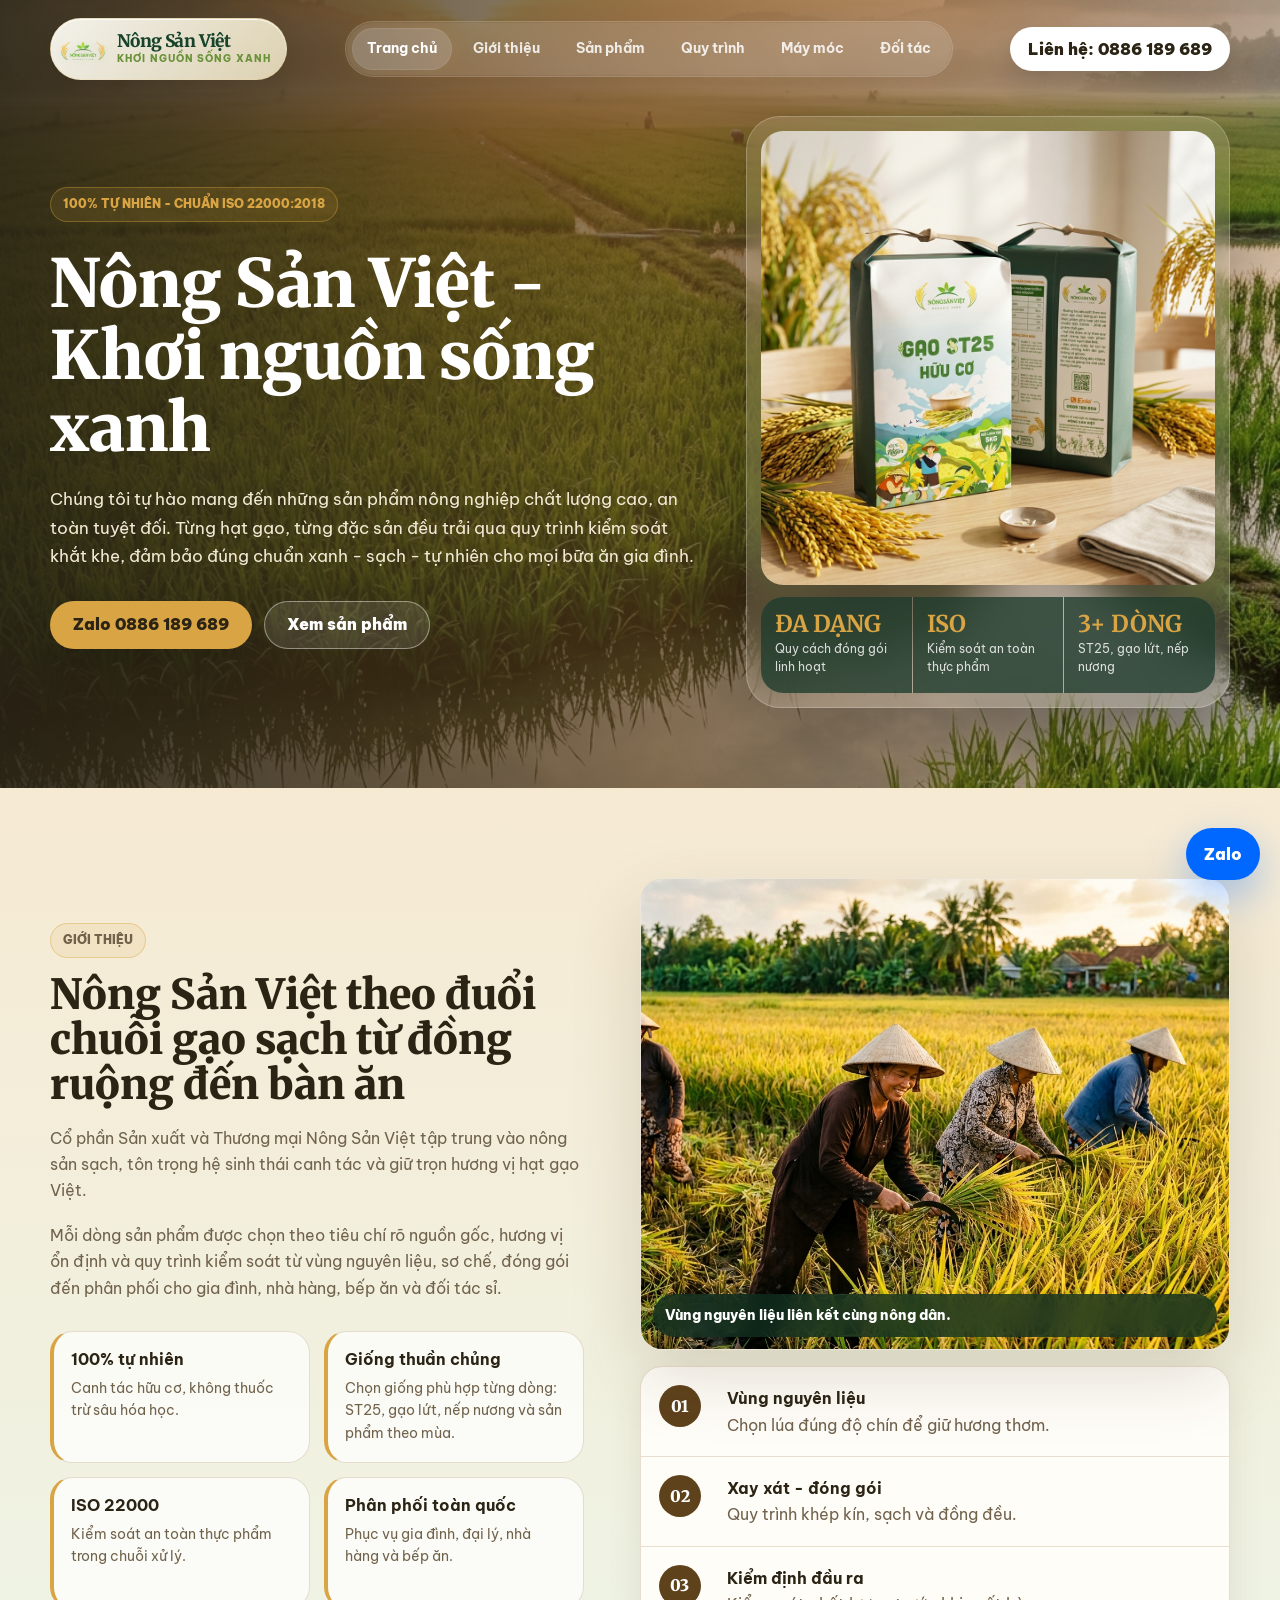
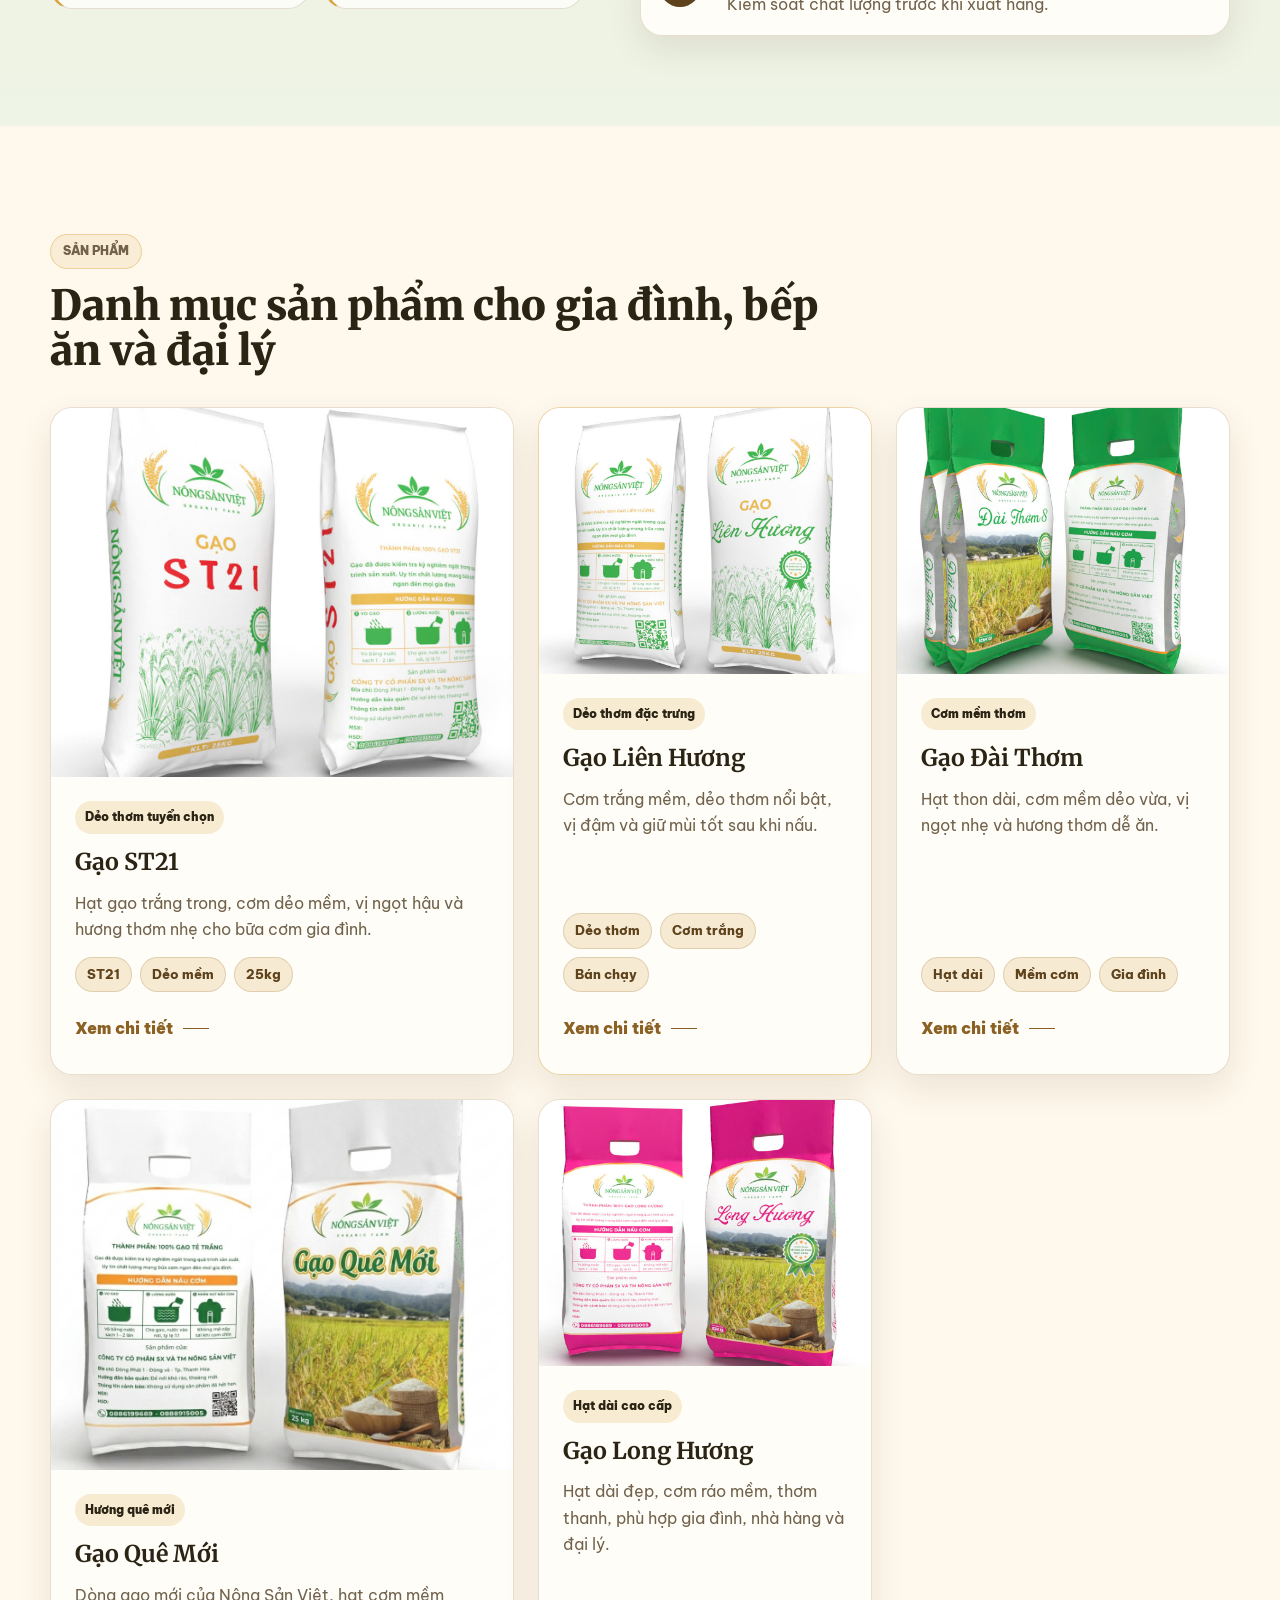
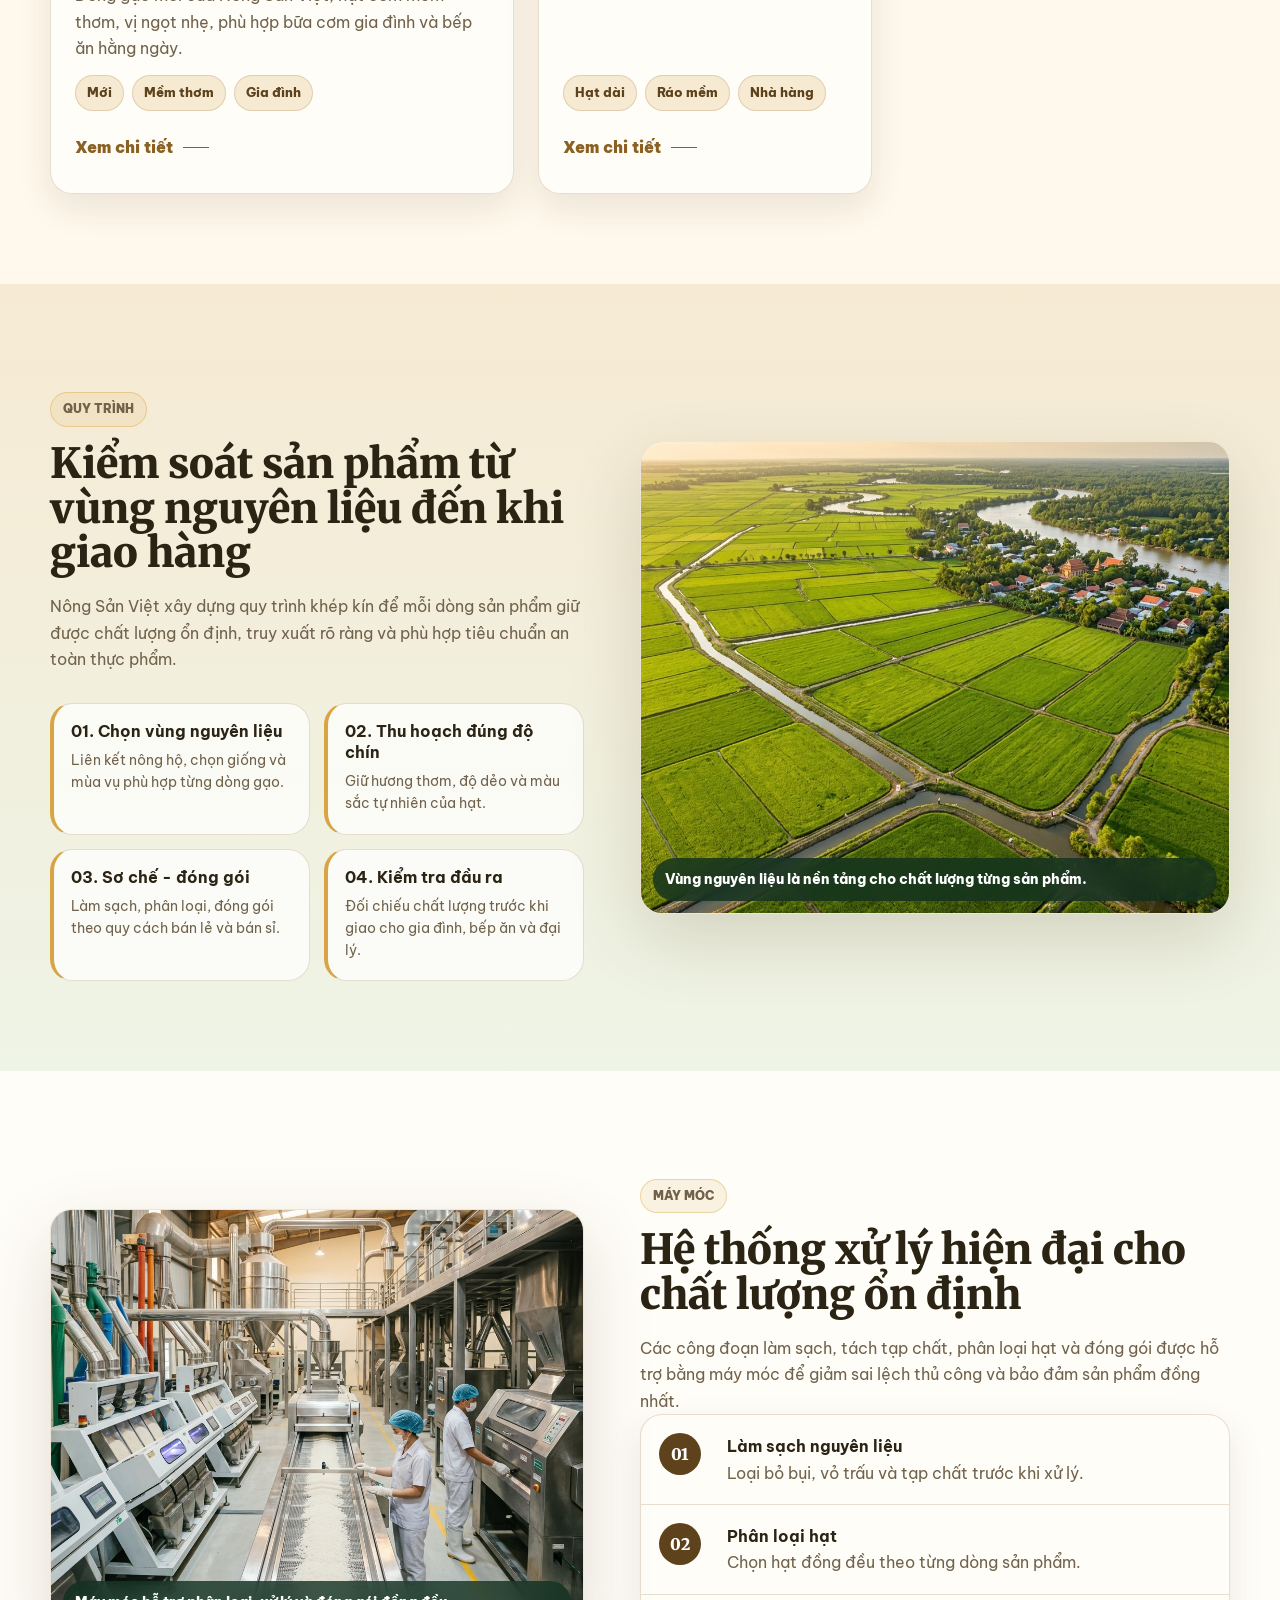
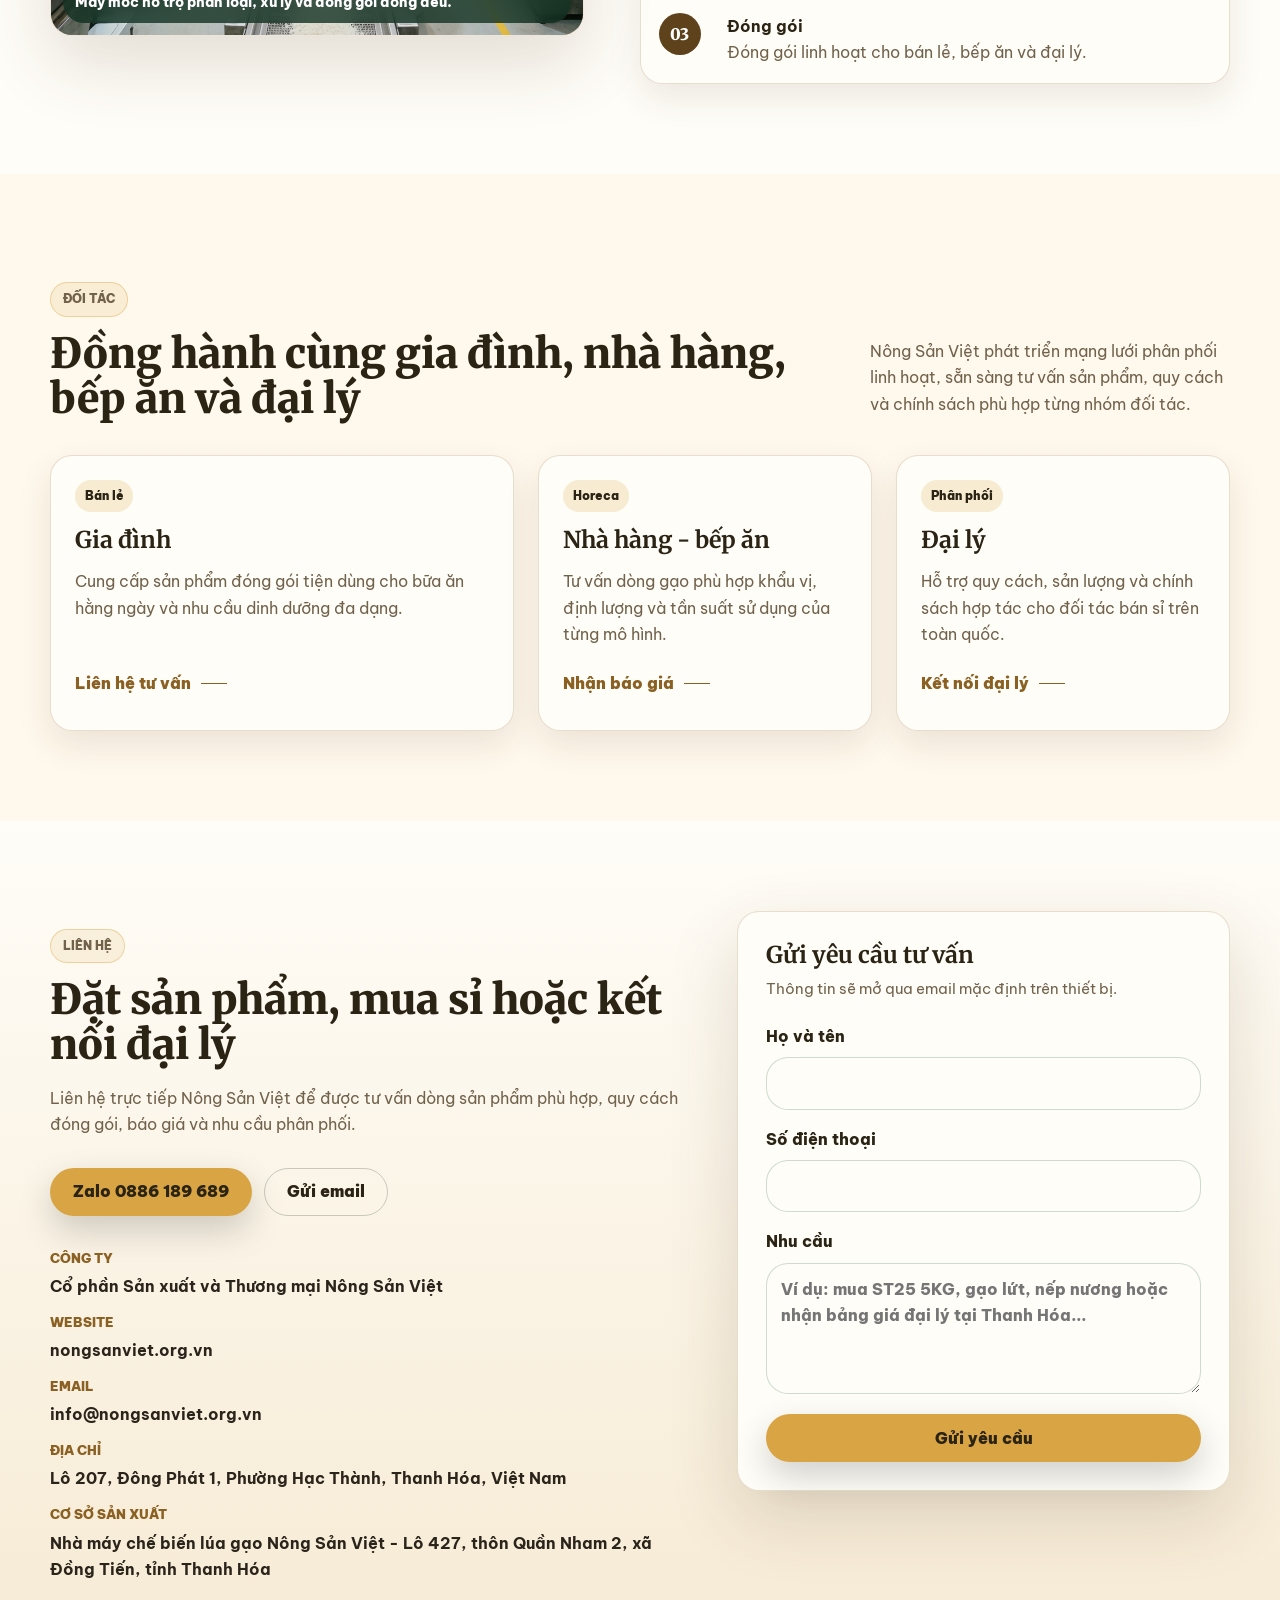
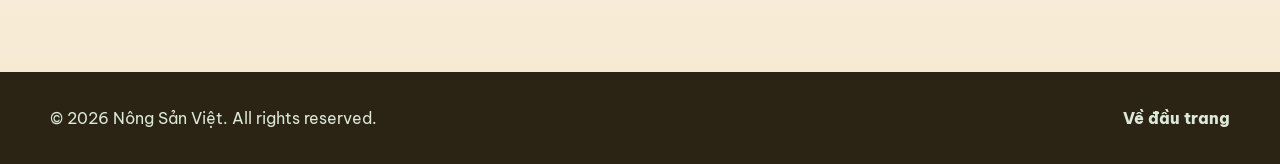
==== commit 94a05990: "ok" ====
--- a/index.html
+++ b/index.html
@@ -56,7 +56,7 @@
 
   <link rel="stylesheet" href="styles.css">
 
-  <script type="application/ld+json">{"@context":"https://schema.org","@type":"Organization","name":"Nông Sản Việt","url":"https://asonlv2002.github.io/nong-san-viet-html/index.html","logo":"https://asonlv2002.github.io/nong-san-viet-html/images/logo.svg","image":"https://asonlv2002.github.io/nong-san-viet-html/images/st25-premium-rice-packaging.png","email":"info@nongsanviet.org.vn","telephone":"+84886189689","address":{"@type":"PostalAddress","streetAddress":"Lô 207, Đông Phát 1, Phường Hạc Thành","addressLocality":"Thanh Hóa","addressCountry":"VN"}}</script>
+  <script type="application/ld+json">{"@context":"https://schema.org","@type":"Organization","name":"Nông Sản Việt","url":"https://asonlv2002.github.io/nong-san-viet-html/index.html","logo":"https://asonlv2002.github.io/nong-san-viet-html/images/N?NG S?N VI?T - logo.png","image":"https://asonlv2002.github.io/nong-san-viet-html/images/st25-premium-rice-packaging.png","email":"info@nongsanviet.org.vn","telephone":"+84886189689","address":{"@type":"PostalAddress","streetAddress":"Lô 207, Đông Phát 1, Phường Hạc Thành","addressLocality":"Thanh Hóa","addressCountry":"VN"}}</script>
 
 </head>
 
@@ -70,7 +70,7 @@
 
       <a class="brand" href="index.html" aria-label="Nông Sản Việt - về trang chủ">
 
-        <img src="images/logo.svg" alt="Logo Nông Sản Việt">
+        <img src="images/nong-san-viet-logo.png" alt="Logo Nông Sản Việt">
 
         <span>
 
@@ -366,10 +366,36 @@
 
           </article>
 
+
+
           <article class="product-card reveal">
 
             <div class="product-media">
 
+              <img src="images/gao_que_moi.png" alt="Gạo Quê Mới Nông Sản Việt" loading="lazy" width="1024" height="1024">
+
+            </div>
+
+            <div class="product-body">
+
+              <span class="tag">Hương quê mới</span>
+
+              <h3>Gạo Quê Mới</h3>
+
+              <p>Dòng gạo mới của Nông Sản Việt, hạt cơm mềm thơm, vị ngọt nhẹ, phù hợp bữa cơm gia đình và bếp ăn hằng ngày.</p>
+
+              <div class="chip-row"><span>Mới</span><span>Mềm thơm</span><span>Gia đình</span></div>
+
+              <a class="text-link" href="sanpham/gao-que-moi/index.html">Xem chi tiết</a>
+
+            </div>
+
+          </article>
+
+          <article class="product-card reveal">
+
+            <div class="product-media">
+
               <img src="images/gao_long_huong.jpg" alt="Gạo Long Hương Nông Sản Việt" loading="lazy" width="1024" height="1024">
 
             </div>
@@ -564,7 +590,7 @@
 
             <div>
 
-              <dt>Nhà máy sản xuất</dt>
+              <dt>Cơ sở sản xuất</dt>
 
               <dd>Nhà máy chế biến lúa gạo Nông Sản Việt - Lô 427, thôn Quần Nham 2, xã Đồng Tiến, tỉnh Thanh Hóa</dd>
 
--- a/styles.css
+++ b/styles.css
@@ -115,7 +115,7 @@
 .brand img {
   width: 52px;
   height: 52px;
-  border-radius: 50%;
+  border-radius: 0;
   border: 1px solid rgba(255, 255, 255, 0.3);
   background: rgba(255, 255, 255, 0.12);
 }
@@ -1095,3 +1095,205 @@
 .hero-product { border-radius:34px; }
 .product-grid { grid-template-columns:1.25fr .9fr .9fr; }
 .about-grid { grid-template-columns:.95fr 1.05fr; }
+
+/* Brand refresh: warm ivory logo chip */
+.site-header .brand {
+  position: relative;
+  padding: 8px 14px 8px 10px;
+  border: 1px solid rgba(244, 209, 116, 0.38);
+  border-radius: 999px;
+  background:
+    radial-gradient(circle at 18% 20%, rgba(255, 255, 255, 0.98), rgba(255, 252, 236, 0.88) 44%, rgba(246, 222, 154, 0.78));
+  box-shadow: 0 14px 36px rgba(63, 43, 13, 0.18), inset 0 1px 0 rgba(255,255,255,0.75);
+  color: #123c25;
+}
+.site-header .brand::after {
+  content: "";
+  position: absolute;
+  inset: 8px 16px auto auto;
+  width: 74px;
+  height: 28px;
+  pointer-events: none;
+  opacity: 0.14;
+  background: repeating-linear-gradient(115deg, #9a7a22 0 2px, transparent 2px 10px);
+  border-radius: 999px;
+}
+.site-header .brand img {
+  width: 64px;
+  height: 64px;
+  object-fit: contain;
+  border: 2px solid rgba(255, 255, 255, 0.95);
+  background: #fffdf1;
+  box-shadow: 0 10px 24px rgba(18, 60, 37, 0.22);
+}
+.site-header .brand strong { color: #143f27; }
+.site-header .brand small { color: #5d8a22; letter-spacing: 0.08em; }
+.site-header.scrolled .brand,
+.site-header.menu-open .brand { transform: translateY(0); }
+@media (max-width: 760px) {
+  .site-header .brand { padding: 6px 10px 6px 7px; }
+  .site-header .brand img { width: 54px; height: 54px; }
+}
+
+/* Logo header refinement: use the original horizontal artwork, no duplicate text/chip. */
+.site-header .brand {
+  min-height: 0;
+  gap: 0;
+  padding: 0;
+  border: 0;
+  border-radius: 0;
+  background: transparent;
+  box-shadow: none;
+  color: inherit;
+}
+.site-header .brand::after {
+  display: none;
+}
+.site-header .brand img {
+  width: clamp(220px, 22vw, 330px);
+  height: auto;
+  max-height: 76px;
+  object-fit: contain;
+  border: 0;
+  border-radius: 0;
+  background: transparent;
+  box-shadow: 0 10px 28px rgba(0, 0, 0, 0.18);
+}
+.site-header .brand span {
+  position: absolute;
+  width: 1px;
+  height: 1px;
+  padding: 0;
+  margin: -1px;
+  overflow: hidden;
+  clip: rect(0, 0, 0, 0);
+  white-space: nowrap;
+  border: 0;
+}
+@media (max-width: 760px) {
+  .site-header .brand img {
+    width: clamp(176px, 58vw, 245px);
+    max-height: 58px;
+  }
+}
+
+/* Header brand final: logo mark + visible name/slogan, clean ivory depth. */
+.site-header .brand {
+  display: inline-flex;
+  align-items: center;
+  gap: 12px;
+  min-height: 64px;
+  padding: 8px 16px 8px 10px;
+  border: 1px solid rgba(230, 203, 126, 0.42);
+  border-radius: 22px;
+  background: linear-gradient(135deg, rgba(255, 253, 244, 0.96), rgba(244, 230, 180, 0.86));
+  box-shadow: 0 12px 32px rgba(38, 32, 14, 0.16), inset 0 1px 0 rgba(255,255,255,0.75);
+  color: #133f27;
+}
+.site-header .brand::after { display: none; }
+.site-header .brand img {
+  width: 58px;
+  height: 58px;
+  max-height: none;
+  object-fit: contain;
+  border: 0;
+  border-radius: 0;
+  background: transparent;
+  box-shadow: none;
+  flex: 0 0 auto;
+}
+.site-header .brand span {
+  position: static;
+  width: auto;
+  height: auto;
+  padding: 0;
+  margin: 0;
+  overflow: visible;
+  clip: auto;
+  white-space: normal;
+  border: 0;
+  display: grid;
+  gap: 2px;
+}
+.site-header .brand strong {
+  color: #143f27;
+  font-family: var(--heading);
+  font-size: clamp(1.18rem, 1.6vw, 1.55rem);
+  line-height: 1;
+  letter-spacing: -0.02em;
+}
+.site-header .brand small {
+  color: #5e8b26;
+  font-size: clamp(0.72rem, 1vw, 0.92rem);
+  font-weight: 800;
+  line-height: 1.1;
+  letter-spacing: 0.08em;
+  text-transform: uppercase;
+}
+@media (max-width: 760px) {
+  .site-header .brand {
+    gap: 9px;
+    min-height: 54px;
+    padding: 7px 11px 7px 8px;
+    border-radius: 18px;
+  }
+  .site-header .brand img {
+    width: 46px;
+    height: 46px;
+  }
+  .site-header .brand strong { font-size: 1.02rem; }
+  .site-header .brand small { font-size: 0.62rem; letter-spacing: 0.055em; }
+}
+
+/* Header brand soft polish: gentler, lighter, less bulky. */
+.site-header .brand {
+  gap: 11px;
+  min-height: 56px;
+  padding: 7px 15px 7px 9px;
+  border: 1px solid rgba(225, 202, 139, 0.34);
+  border-radius: 999px;
+  background:
+    linear-gradient(135deg, rgba(255, 254, 248, 0.94), rgba(249, 239, 205, 0.82));
+  box-shadow:
+    0 8px 22px rgba(42, 34, 15, 0.10),
+    inset 0 1px 0 rgba(255, 255, 255, 0.82);
+  backdrop-filter: blur(10px) saturate(1.05);
+}
+.site-header .brand img {
+  width: 46px;
+  height: 46px;
+  opacity: 0.96;
+  filter: drop-shadow(0 3px 6px rgba(20, 63, 39, 0.10));
+}
+.site-header .brand span { gap: 3px; }
+.site-header .brand strong {
+  color: #16432a;
+  font-size: clamp(1.06rem, 1.35vw, 1.36rem);
+  line-height: 1.02;
+  letter-spacing: -0.035em;
+  font-weight: 800;
+}
+.site-header .brand small {
+  color: #699238;
+  font-size: clamp(0.64rem, 0.82vw, 0.78rem);
+  line-height: 1;
+  letter-spacing: 0.105em;
+  font-weight: 800;
+}
+.site-header.scrolled .brand,
+.site-header.menu-open .brand {
+  box-shadow: 0 7px 20px rgba(10, 38, 23, 0.12), inset 0 1px 0 rgba(255,255,255,0.8);
+}
+@media (max-width: 760px) {
+  .site-header .brand {
+    gap: 8px;
+    min-height: 48px;
+    padding: 6px 10px 6px 7px;
+  }
+  .site-header .brand img {
+    width: 38px;
+    height: 38px;
+  }
+  .site-header .brand strong { font-size: 0.94rem; }
+  .site-header .brand small { font-size: 0.55rem; letter-spacing: 0.075em; }
+}
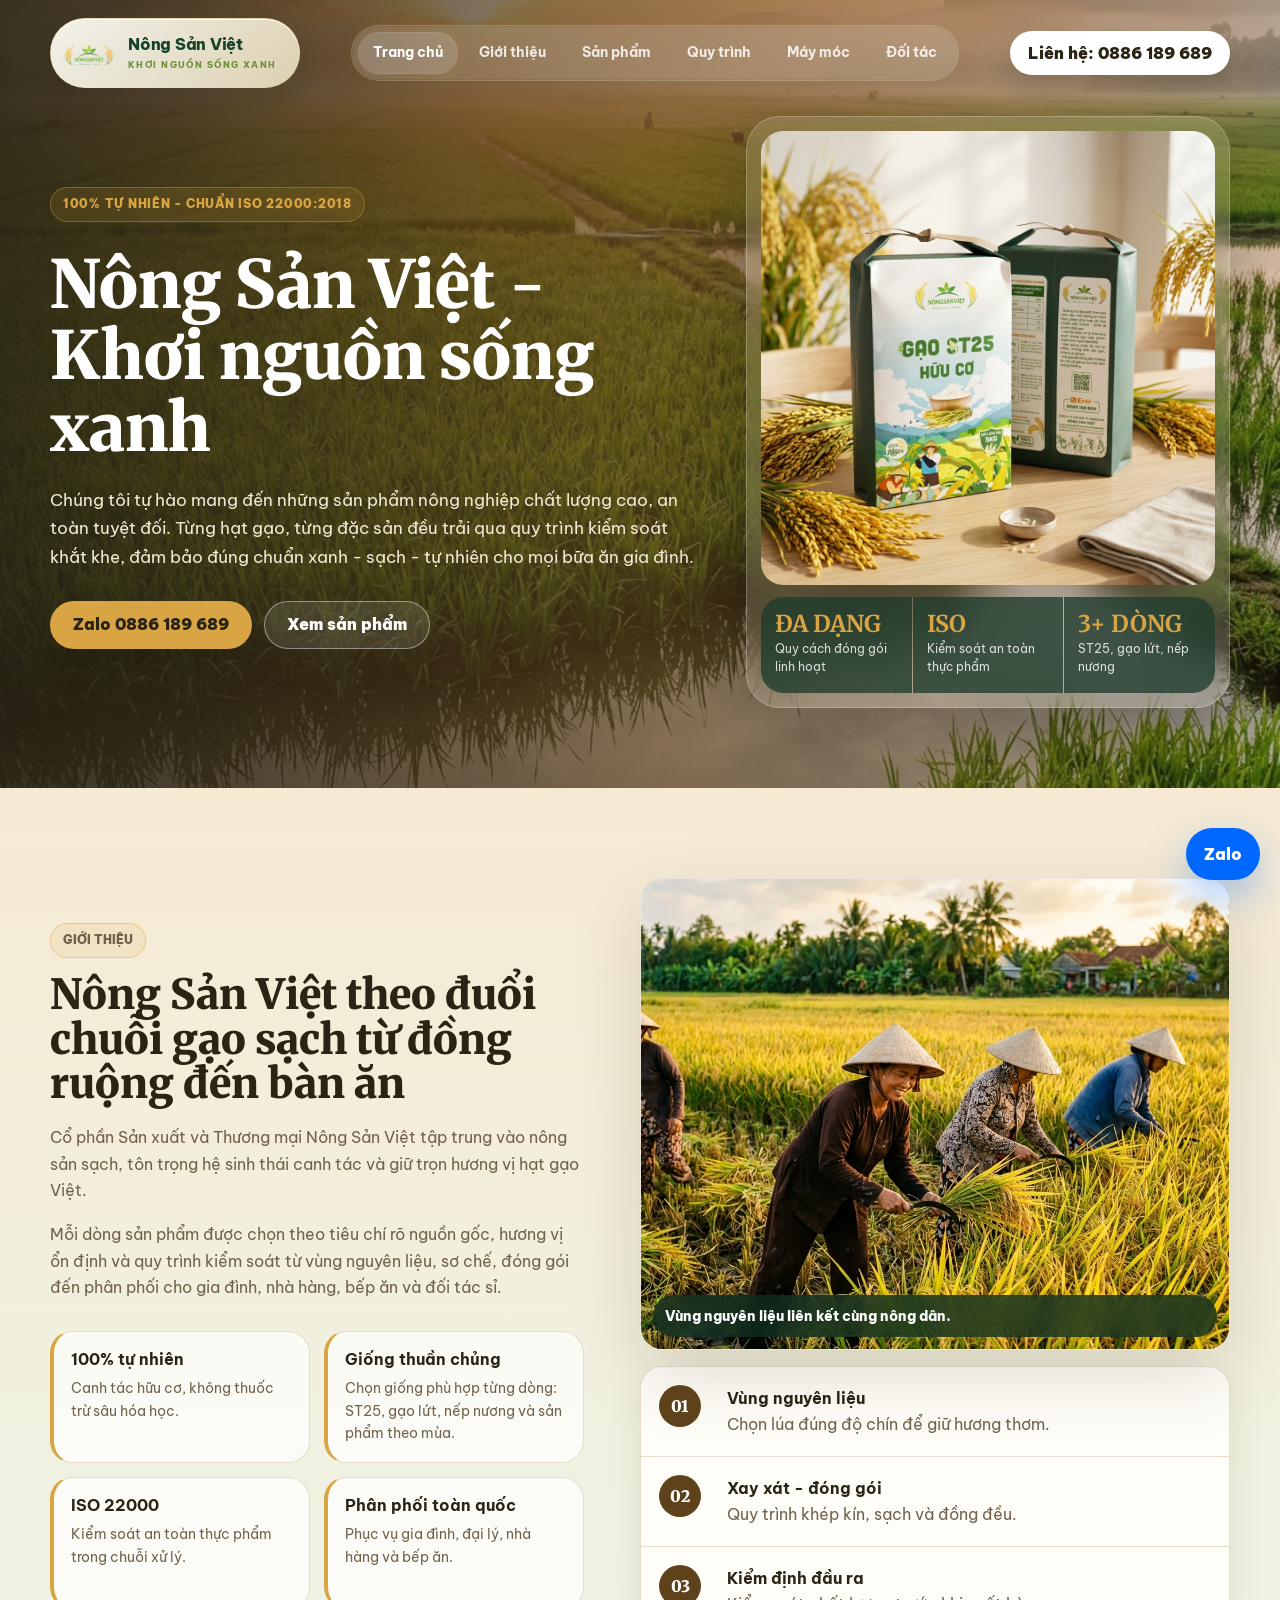
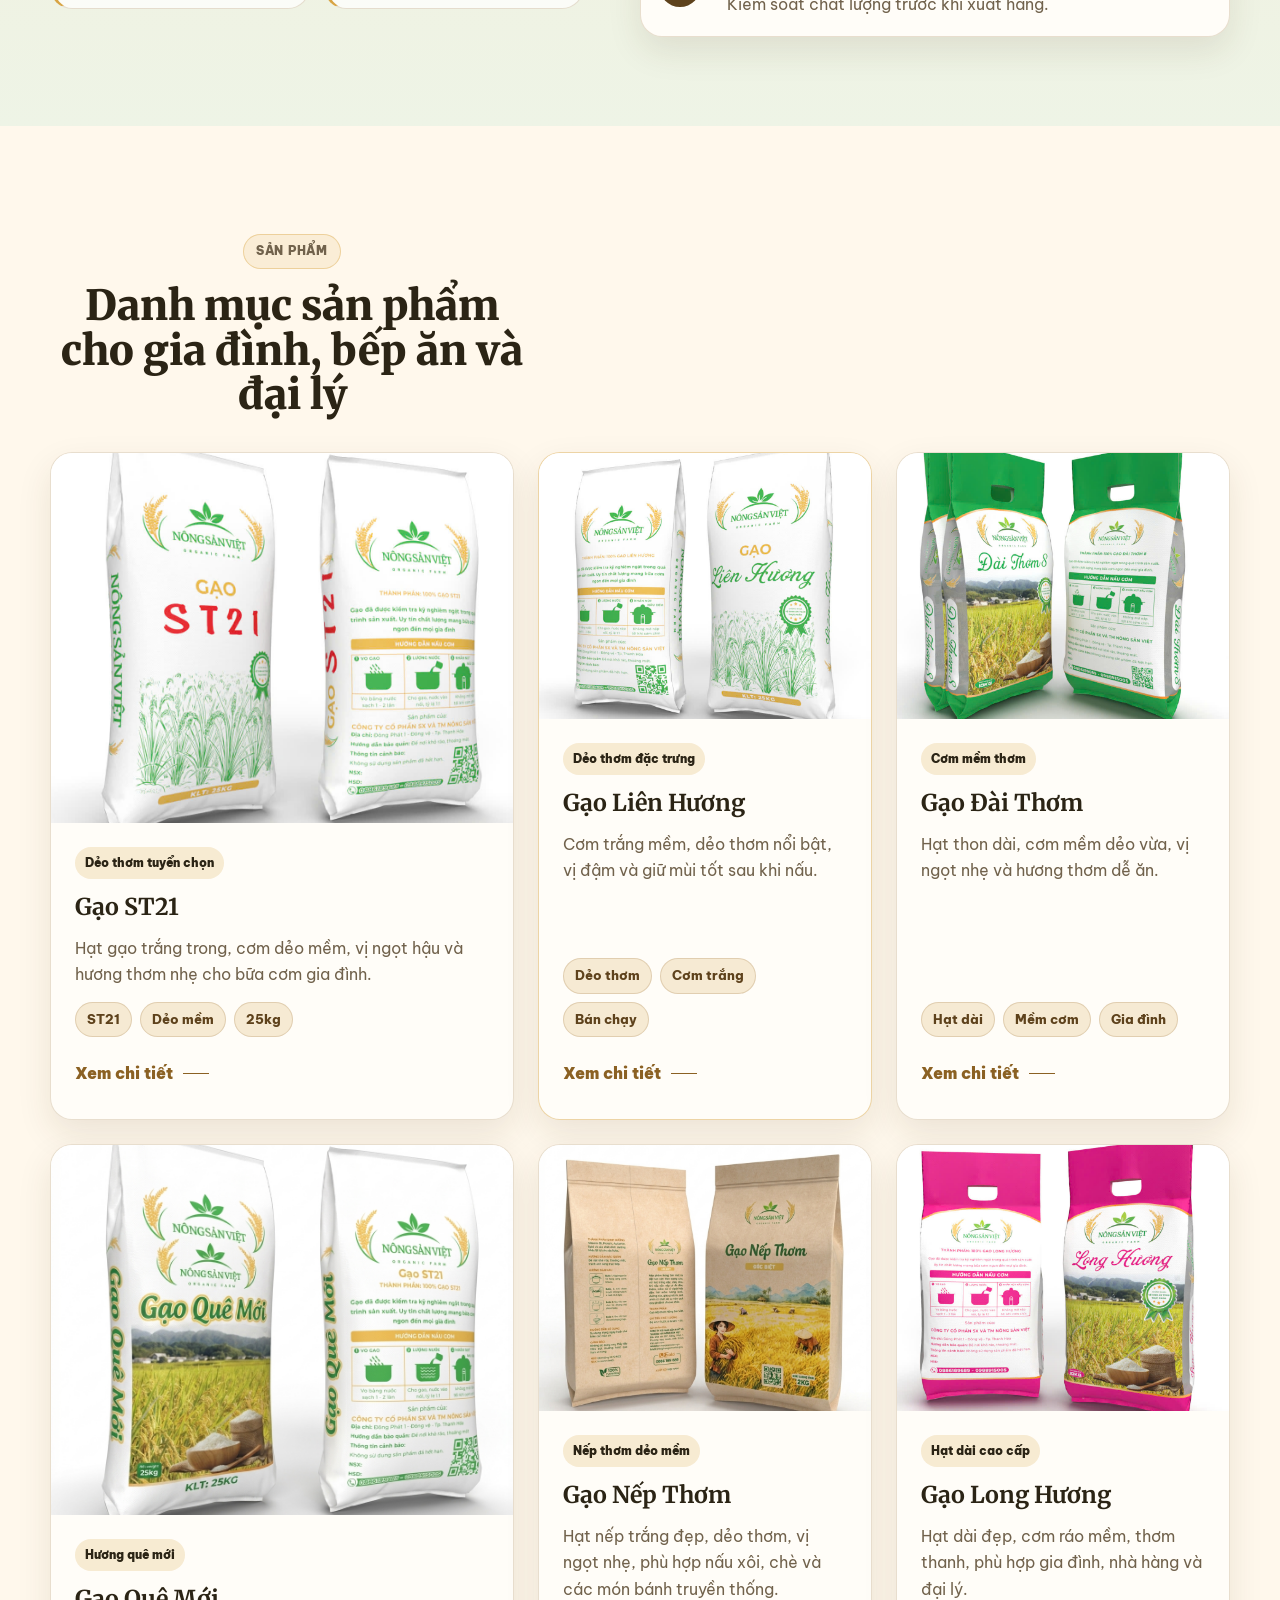
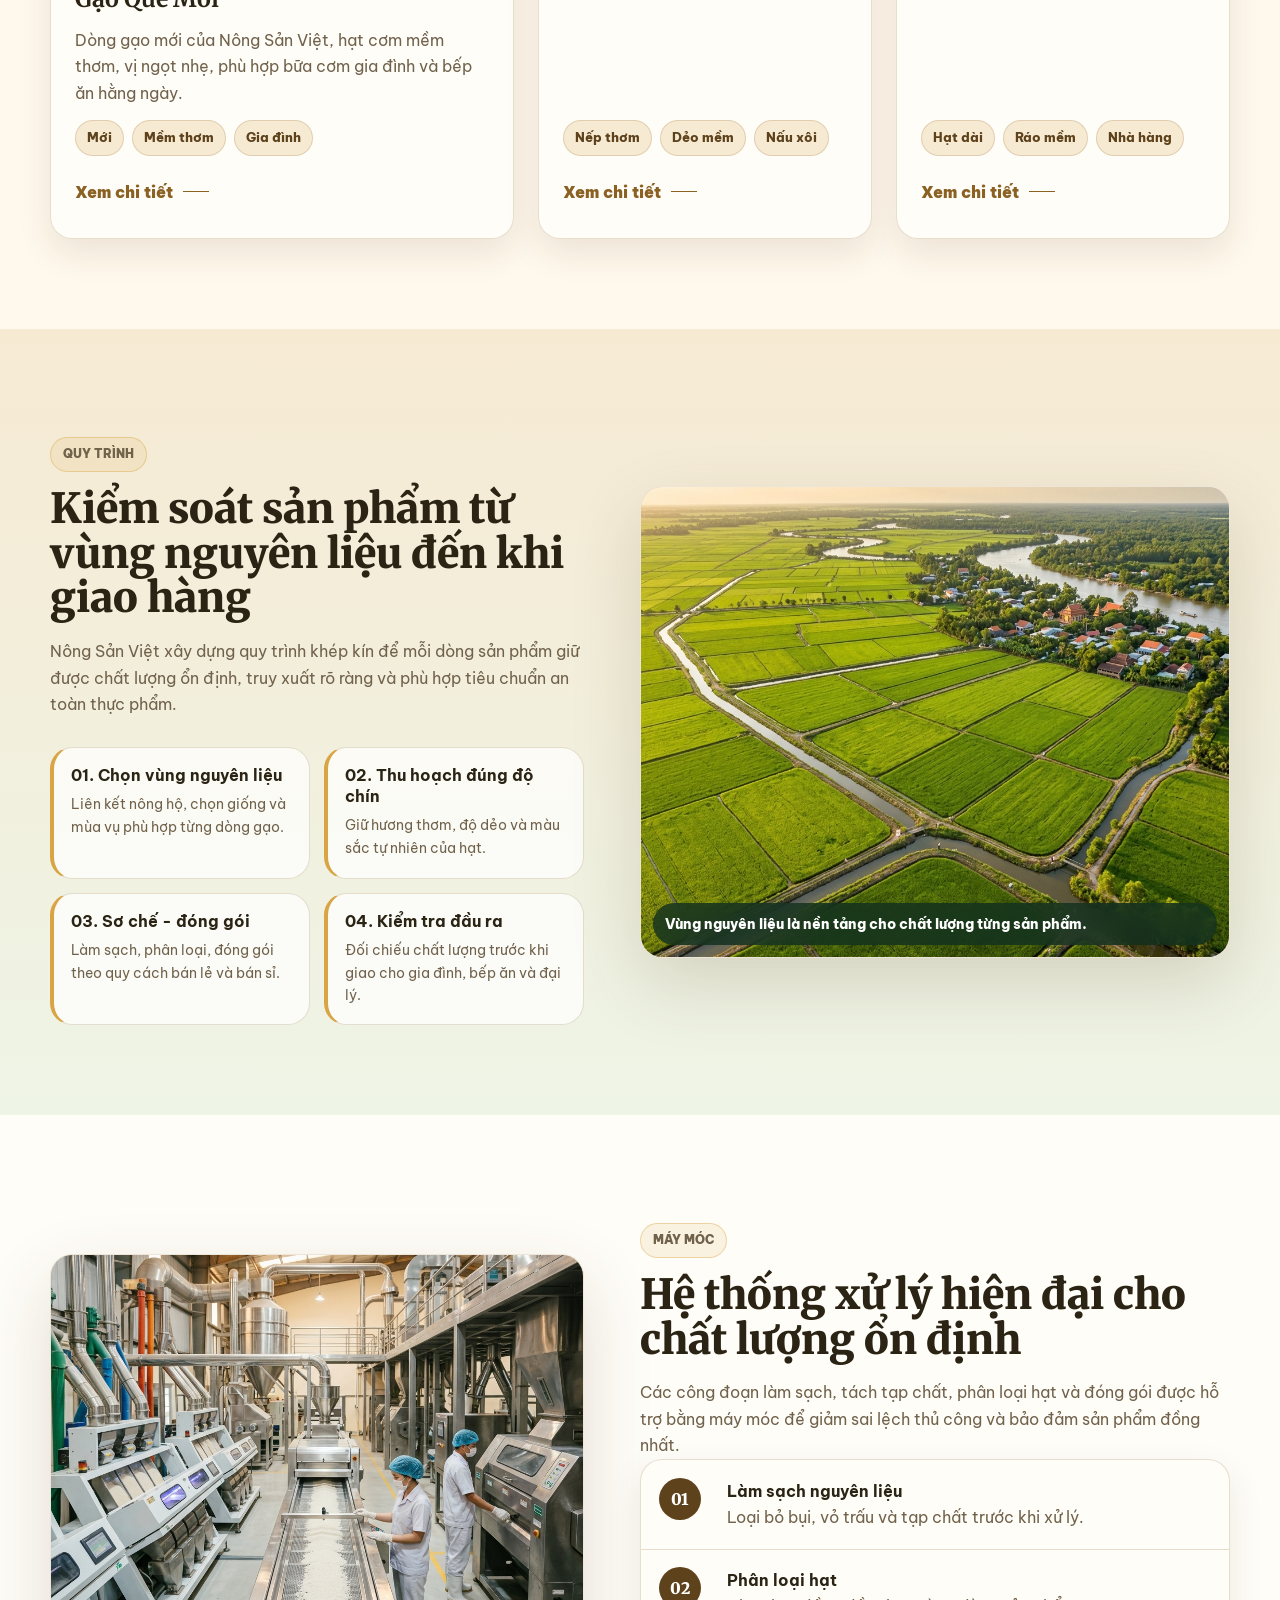
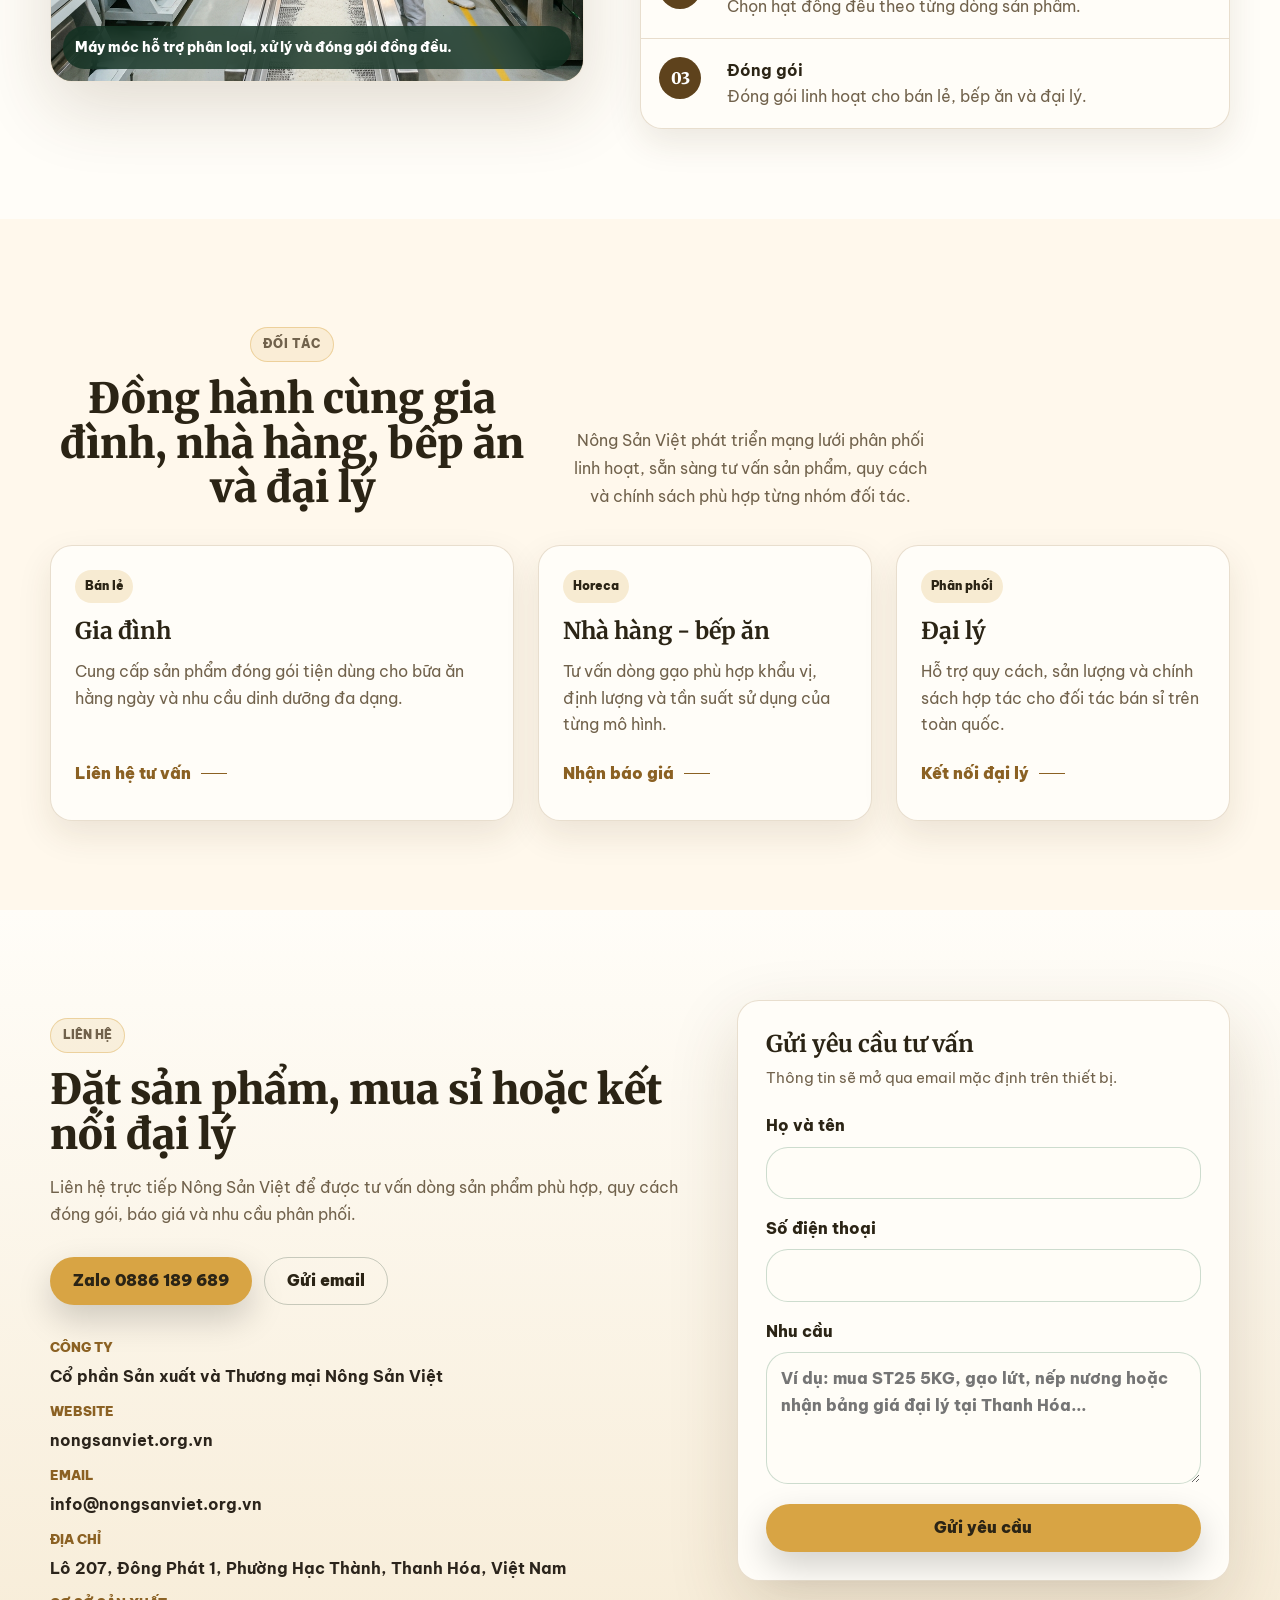
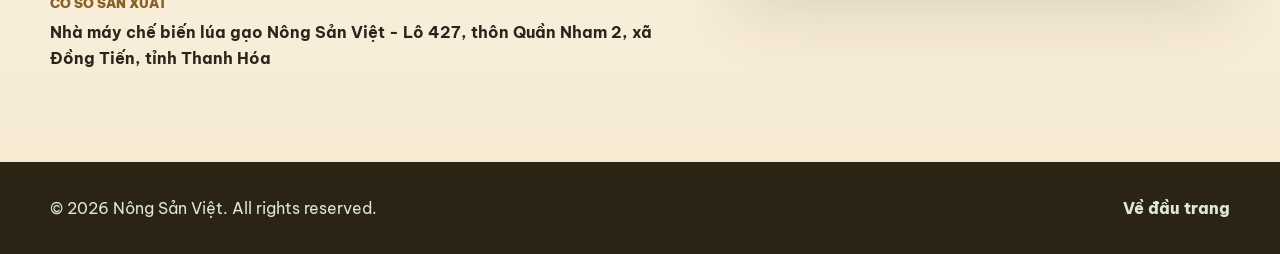
==== commit 2ce9be9b: "ok" ====
--- a/index.html
+++ b/index.html
@@ -83,13 +83,10 @@
       </a>
 
       <button class="nav-toggle" id="navToggle" type="button" aria-label="Mở menu" aria-controls="navLinks" aria-expanded="false">
-
-        <span></span>
-
-        <span></span>
-
-        <span></span>
-
+        <svg class="nav-toggle-icon" viewBox="0 0 24 24" aria-hidden="true" focusable="false">
+          <path class="icon-menu" d="M4 7h16M4 12h16M4 17h16" />
+          <path class="icon-close" d="M6 6l12 12M18 6L6 18" />
+        </svg>
       </button>
 
       <div class="nav-links" id="navLinks">
@@ -392,10 +389,35 @@
 
           </article>
 
+
           <article class="product-card reveal">
 
             <div class="product-media">
 
+              <img src="images/gao_nep_thom.png" alt="Gạo Nếp Thơm Nông Sản Việt" loading="lazy" width="1024" height="1024">
+
+            </div>
+
+            <div class="product-body">
+
+              <span class="tag">Nếp thơm dẻo mềm</span>
+
+              <h3>Gạo Nếp Thơm</h3>
+
+              <p>Hạt nếp trắng đẹp, dẻo thơm, vị ngọt nhẹ, phù hợp nấu xôi, chè và các món bánh truyền thống.</p>
+
+              <div class="chip-row"><span>Nếp thơm</span><span>Dẻo mềm</span><span>Nấu xôi</span></div>
+
+              <a class="text-link" href="sanpham/gao-nep-thom/index.html">Xem chi tiết</a>
+
+            </div>
+
+          </article>
+
+          <article class="product-card reveal">
+
+            <div class="product-media">
+
               <img src="images/gao_long_huong.jpg" alt="Gạo Long Hương Nông Sản Việt" loading="lazy" width="1024" height="1024">
 
             </div>
--- a/styles.css
+++ b/styles.css
@@ -1,4 +1,4 @@
-:root {
+﻿:root {
   --forest-950: #2b2415;
   --forest-900: #5e421c;
   --forest-700: #8b6123;
@@ -961,6 +961,77 @@
     display: none;
   }
 }
+
+
+/* Scroll motion polish */
+.scroll-progress {
+  position: fixed;
+  inset: 0 0 auto 0;
+  height: 4px;
+  z-index: 999;
+  pointer-events: none;
+  transform: scaleX(0);
+  transform-origin: left center;
+  background: linear-gradient(90deg, var(--gold), #78b85b, var(--forest-500));
+  box-shadow: 0 0 18px rgba(215, 160, 58, 0.55);
+}
+.hero,
+.route-hero {
+  background-position: center calc(50% + var(--parallax-y, 0px));
+}
+.reveal {
+  transform: translateY(34px) scale(0.985);
+  filter: none;
+  transition:
+    opacity 360ms ease,
+    transform 460ms cubic-bezier(0.2, 0.82, 0.2, 1);
+  transition-delay: var(--reveal-delay, 0ms);
+  will-change: opacity, transform;
+}
+.reveal-auto:nth-child(3n + 1) { transform: translateY(34px) translateX(-14px) scale(0.985); }
+.reveal-auto:nth-child(3n + 2) { transform: translateY(34px) scale(0.985); }
+.reveal-auto:nth-child(3n) { transform: translateY(34px) translateX(14px) scale(0.985); }
+.reveal-auto.visible { transform: none; }
+.scroll-float {
+  transition-property: opacity, transform, box-shadow, translate;
+}
+.scroll-float:hover {
+  translate: 0 -6px;
+  box-shadow: 0 24px 56px rgba(15, 47, 31, 0.16);
+}
+.product-media img,
+.image-frame img,
+.about-media img {
+  transition: transform 700ms cubic-bezier(0.2, 0.82, 0.2, 1), filter 700ms ease;
+}
+.product-card:hover .product-media img,
+.image-frame:hover img,
+.about-media:hover img {
+  transform: scale(1.045);
+  filter: saturate(1.08) contrast(1.04);
+}
+.btn,
+.text-link,
+.nav-link,
+.floating-contact {
+  transition-property: color, background, background-color, border-color, box-shadow, transform, opacity;
+  transition-duration: 220ms;
+  transition-timing-function: ease;
+}
+.btn:hover,
+.floating-contact:hover {
+  transform: translateY(-3px);
+}
+.section-heading.visible .eyebrow,
+.hero-copy.visible .eyebrow {
+  animation: rice-glow 1400ms ease both;
+}
+@keyframes rice-glow {
+  0% { letter-spacing: 0.02em; text-shadow: none; }
+  50% { letter-spacing: 0.08em; text-shadow: 0 0 18px rgba(215, 160, 58, 0.38); }
+  100% { letter-spacing: 0.06em; text-shadow: none; }
+}
+
 @media (prefers-reduced-motion: reduce) {
   html {
     scroll-behavior: auto;
@@ -980,6 +1051,13 @@
     opacity: 1 !important;
     transform: none !important;
   }
+  .hero,
+  .route-hero {
+    background-position: center center !important;
+  }
+  .scroll-progress {
+    display: none !important;
+  }
 }
 .route-main {
   padding-top: 76px;
@@ -1004,8 +1082,21 @@
 .product-detail-copy .hero-lead {
   max-width: 760px;
 }
-.route-hero p {
-  color: #f3ead5;
+ .route-hero p {
+  color: #fff8dc;
+  font-weight: 650;
+  font-size: 1.08rem;
+  line-height: 1.75;
+  text-shadow: 0 2px 10px rgba(0, 0, 0, 0.38);
+}
+.product-list-hero .section-heading > p {
+  display: inline-block;
+  margin-top: 18px;
+  padding: 14px 18px;
+  border: 1px solid rgba(255, 248, 220, 0.32);
+  border-radius: 18px;
+  background: rgba(15, 47, 31, 0.38);
+  backdrop-filter: blur(8px);
 }
 .product-detail-copy .hero-lead {
   color: var(--muted);
@@ -1297,3 +1388,397 @@
   .site-header .brand strong { font-size: 0.94rem; }
   .site-header .brand small { font-size: 0.55rem; letter-spacing: 0.075em; }
 }
+
+/* Header brand readability: airier text, calmer hierarchy. */
+.site-header .brand {
+  gap: 14px;
+  padding: 9px 22px 9px 13px;
+  min-height: 64px;
+}
+.site-header .brand img {
+  width: 50px;
+  height: 50px;
+}
+.site-header .brand span {
+  gap: 7px;
+}
+.site-header .brand strong {
+  font-family: "Be Vietnam Pro", sans-serif;
+  font-size: clamp(1rem, 1.18vw, 1.22rem);
+  font-weight: 750;
+  line-height: 1.08;
+  letter-spacing: -0.015em;
+}
+.site-header .brand small {
+  font-size: clamp(0.56rem, 0.68vw, 0.66rem);
+  font-weight: 750;
+  line-height: 1.05;
+  letter-spacing: 0.16em;
+  color: #6f933f;
+}
+@media (max-width: 760px) {
+  .site-header .brand {
+    gap: 9px;
+    padding: 7px 12px 7px 8px;
+    min-height: 50px;
+  }
+  .site-header .brand img {
+    width: 38px;
+    height: 38px;
+  }
+  .site-header .brand span { gap: 5px; }
+  .site-header .brand strong { font-size: 0.9rem; letter-spacing: -0.01em; }
+  .site-header .brand small { font-size: 0.48rem; letter-spacing: 0.12em; }
+}
+
+/* Mobile UX final layer: max-width only; desktop untouched. */
+@media (max-width: 920px) {
+  html { scroll-padding-top: 84px; }
+  body { min-width: 0; }
+  .site-header {
+    padding: 10px 0;
+    background: rgba(43, 36, 21, 0.92);
+    backdrop-filter: blur(16px) saturate(1.1);
+  }
+  .site-header.scrolled,
+  .site-header.menu-open { padding: 8px 0; }
+  .nav-shell { gap: 10px; }
+  .nav-toggle {
+    display: inline-flex;
+    align-items: center;
+    justify-content: center;
+    flex: 0 0 48px;
+    touch-action: manipulation;
+  }
+  .nav-toggle span { margin-left: auto; margin-right: auto; }
+  .nav-links {
+    left: 14px;
+    right: 14px;
+    top: calc(100% + 10px);
+    max-height: min(0px, calc(100dvh - 92px));
+    overflow-y: auto;
+    overscroll-behavior: contain;
+    -webkit-overflow-scrolling: touch;
+  }
+  .nav-links.open { max-height: calc(100dvh - 92px); }
+  .nav-link,
+  .btn,
+  .text-link,
+  .floating-contact,
+  .nav-phone { touch-action: manipulation; }
+  .nav-link { min-height: 48px; padding: 0 16px; }
+  .hero-grid,
+  .about-grid,
+  .contact-grid,
+  .split-heading,
+  .product-detail-grid,
+  .related-grid { grid-template-columns: 1fr; }
+  .product-grid { grid-template-columns: repeat(2, minmax(0, 1fr)); }
+  .hero-product { max-width: 520px; }
+}
+
+@media (max-width: 760px) {
+  .site-header .brand {
+    max-width: calc(100vw - 88px);
+    gap: 8px;
+    padding: 6px 10px 6px 7px;
+    min-height: 48px;
+  }
+  .site-header .brand img {
+    width: 38px;
+    height: 38px;
+  }
+  .site-header .brand span { min-width: 0; }
+  .site-header .brand strong,
+  .site-header .brand small {
+    overflow: hidden;
+    text-overflow: ellipsis;
+    white-space: nowrap;
+  }
+  .site-header .brand strong { font-size: clamp(0.82rem, 3.5vw, 0.94rem); }
+  .site-header .brand small { font-size: clamp(0.42rem, 2.2vw, 0.5rem); letter-spacing: 0.08em; }
+}
+
+@media (max-width: 680px) {
+  :root { --radius: 16px; }
+  .container { width: min(100% - 28px, var(--container)); }
+  .section { padding: 56px 0; }
+  .hero {
+    min-height: 78dvh;
+    padding: 96px 0 42px;
+    background-position: 58% center;
+  }
+  .hero-shade {
+    background: linear-gradient(180deg, rgba(43,36,21,.88), rgba(94,66,28,.68) 58%, rgba(94,66,28,.42));
+  }
+  .hero h1 { font-size: clamp(2rem, 11vw, 2.6rem); line-height: 1.1; }
+  .route-hero h1,
+  .product-detail-copy h1 { font-size: clamp(2rem, 10vw, 2.75rem); }
+  .hero-lead,
+  .route-hero p,
+  .product-detail-copy .hero-lead { font-size: 1rem; line-height: 1.65; }
+  .eyebrow { line-height: 1.4; }
+  .hero-actions,
+  .contact-actions { display: grid; grid-template-columns: 1fr; gap: 12px; }
+  .btn {
+    width: 100%;
+    min-height: 48px;
+    justify-content: center;
+    text-align: center;
+    padding: 0 18px;
+  }
+  .hero-product { display: none; }
+  .section-heading h2,
+  .about-copy h2,
+  .contact-copy h2 { font-size: clamp(1.72rem, 8vw, 2.05rem); line-height: 1.18; }
+  .product-grid,
+  .partner-grid,
+  .value-grid { grid-template-columns: 1fr; gap: 16px; }
+  .product-card,
+  .cook-card,
+  .contact-form,
+  .feature-list li { border-radius: var(--radius); }
+  .product-body,
+  .cook-card,
+  .contact-form { padding: 22px; }
+  .chip-row { gap: 8px; }
+  .chip-row span { min-height: 34px; display: inline-flex; align-items: center; }
+  .process-list div { grid-template-columns: 44px 1fr; gap: 12px; padding: 16px; }
+  .process-list span { width: 38px; height: 38px; }
+  .contact-list div { grid-template-columns: 1fr; gap: 6px; }
+  .form-row { grid-template-columns: 1fr; }
+  input,
+  textarea { min-height: 48px; font-size: 16px; }
+  .related-card { grid-template-columns: 92px 1fr; gap: 12px; }
+  .related-card img { width: 92px; height: 78px; }
+  .footer-row { align-items: flex-start; flex-direction: column; gap: 12px; }
+  .floating-contact { right: 14px; bottom: 14px; min-height: 48px; min-width: 72px; padding: 0 16px; }
+}
+
+@media (max-width: 380px) {
+  .container { width: min(100% - 22px, var(--container)); }
+  .site-header .brand small { display: none; }
+  .site-header .brand { max-width: calc(100vw - 82px); }
+  .hero h1 { font-size: 2rem; }
+  .related-card { grid-template-columns: 1fr; }
+  .related-card img { width: 100%; height: auto; aspect-ratio: 4 / 3; }
+}
+
+/* Nav toggle SVG icon: replace 3 text bars with real vector icon. */
+.nav-toggle {
+  display: none;
+  place-items: center;
+  padding: 0;
+}
+.nav-toggle-icon {
+  width: 24px;
+  height: 24px;
+  stroke: currentColor;
+  stroke-width: 2.4;
+  stroke-linecap: round;
+  stroke-linejoin: round;
+  fill: none;
+}
+.nav-toggle .icon-close {
+  opacity: 0;
+  transform: scale(0.86) rotate(-12deg);
+  transform-origin: center;
+  transition: opacity 180ms ease, transform 180ms ease;
+}
+.nav-toggle .icon-menu {
+  opacity: 1;
+  transform-origin: center;
+  transition: opacity 180ms ease, transform 180ms ease;
+}
+.nav-toggle[aria-expanded="true"] .icon-menu {
+  opacity: 0;
+  transform: scale(0.86) rotate(12deg);
+}
+.nav-toggle[aria-expanded="true"] .icon-close {
+  opacity: 1;
+  transform: scale(1) rotate(0deg);
+}
+@media (max-width: 920px) {
+  .nav-toggle { display: grid; }
+}
+
+.machine-grid {
+  display: grid;
+  grid-template-columns: repeat(4, minmax(0, 1fr));
+  gap: 18px;
+  margin-top: 30px;
+}
+.machine-card {
+  overflow: hidden;
+  border: 1px solid var(--line);
+  border-radius: var(--radius);
+  background: var(--surface);
+  box-shadow: var(--soft-shadow);
+}
+.machine-media {
+  background: #fff;
+}
+.machine-media img {
+  width: 100%;
+  aspect-ratio: 4 / 3;
+  object-fit: contain;
+  padding: 14px;
+}
+.machine-body {
+  padding: 16px;
+}
+.machine-body span {
+  display: inline-grid;
+  place-items: center;
+  min-width: 38px;
+  height: 30px;
+  margin-bottom: 10px;
+  border-radius: 999px;
+  color: #fff;
+  background: var(--forest-900);
+  font-family: var(--heading);
+  font-weight: 900;
+}
+.machine-body h3 {
+  margin: 0;
+  color: var(--forest-950);
+  font-size: 1rem;
+}
+.machine-body p {
+  margin: 8px 0 0;
+  color: var(--muted);
+  font-size: 0.9rem;
+  line-height: 1.55;
+}
+.machine-body .machine-en {
+  color: var(--gold-700, var(--gold));
+  font-weight: 800;
+}
+.machinery-support-heading {
+  margin-top: 56px;
+}
+@media (max-width: 1120px) {
+  .machine-grid { grid-template-columns: repeat(3, minmax(0, 1fr)); }
+}
+@media (max-width: 760px) {
+  .machine-grid { grid-template-columns: repeat(2, minmax(0, 1fr)); gap: 14px; }
+  .machine-body { padding: 14px; }
+}
+@media (max-width: 520px) {
+  .machine-grid { grid-template-columns: 1fr; }
+}
+
+
+/* Process + machinery mapped media */
+.section-heading {
+  max-width: 880px;
+  text-align: center;
+}
+.section-heading p:not(.eyebrow) {
+  margin: 12px auto 0;
+  color: var(--muted);
+  line-height: 1.75;
+}
+.process-visual,
+.machinery-hero {
+  margin-top: 30px;
+  max-width: 980px;
+}
+.process-stage-grid {
+  display: grid;
+  gap: 28px;
+  margin-top: 34px;
+}
+.process-stage {
+  border: 1px solid var(--line);
+  border-radius: var(--radius-lg);
+  padding: 22px;
+  background: rgba(255,255,255,.74);
+  box-shadow: var(--soft-shadow);
+}
+.stage-head {
+  display: flex;
+  flex-wrap: wrap;
+  align-items: baseline;
+  gap: 10px 16px;
+  margin-bottom: 18px;
+}
+.stage-head span,
+.machine-card span {
+  color: var(--gold-700, #9d6b16);
+  font-weight: 900;
+  letter-spacing: .08em;
+  text-transform: uppercase;
+}
+.stage-head h3,
+.machine-card h3 {
+  margin: 0;
+  color: var(--forest-950);
+  font-family: var(--heading);
+}
+.machine-step-grid,
+.machine-card-grid {
+  display: grid;
+  grid-template-columns: repeat(3, minmax(0, 1fr));
+  gap: 16px;
+}
+.machine-step,
+.machine-card {
+  overflow: hidden;
+  border: 1px solid var(--line);
+  border-radius: var(--radius);
+  background: var(--surface);
+  box-shadow: var(--soft-shadow);
+}
+.machine-step img,
+.machine-card img {
+  width: 100%;
+  aspect-ratio: 4 / 3;
+  object-fit: cover;
+}
+.machine-step strong {
+  display: block;
+  padding: 14px 14px 0;
+  color: var(--forest-950);
+}
+.machine-step p,
+.machine-card p {
+  margin: 8px 0 0;
+  color: var(--muted);
+  line-height: 1.55;
+}
+.machine-step p { padding: 0 14px 16px; }
+.machine-step.no-photo {
+  display: grid;
+  align-content: center;
+  min-height: 260px;
+  padding: 18px;
+  background: linear-gradient(135deg, var(--rice), #fff);
+}
+.machine-step.no-photo span {
+  display: grid;
+  place-items: center;
+  width: 54px;
+  height: 54px;
+  border-radius: 50%;
+  color: #fff;
+  background: var(--forest-900);
+  font-family: var(--heading);
+  font-weight: 900;
+}
+.machine-step.no-photo strong,
+.machine-step.no-photo p { padding-left: 0; padding-right: 0; }
+.machine-card-grid { margin-top: 34px; }
+.machine-card div { padding: 16px; }
+.auxiliary-section { background: linear-gradient(180deg, var(--surface), var(--rice)); }
+.aux-grid { margin-top: 24px; }
+@media (max-width: 980px) {
+  .machine-step-grid,
+  .machine-card-grid { grid-template-columns: repeat(2, minmax(0, 1fr)); }
+}
+@media (max-width: 640px) {
+  .machine-step-grid,
+  .machine-card-grid { grid-template-columns: 1fr; }
+  .process-stage { padding: 14px; }
+}
+
